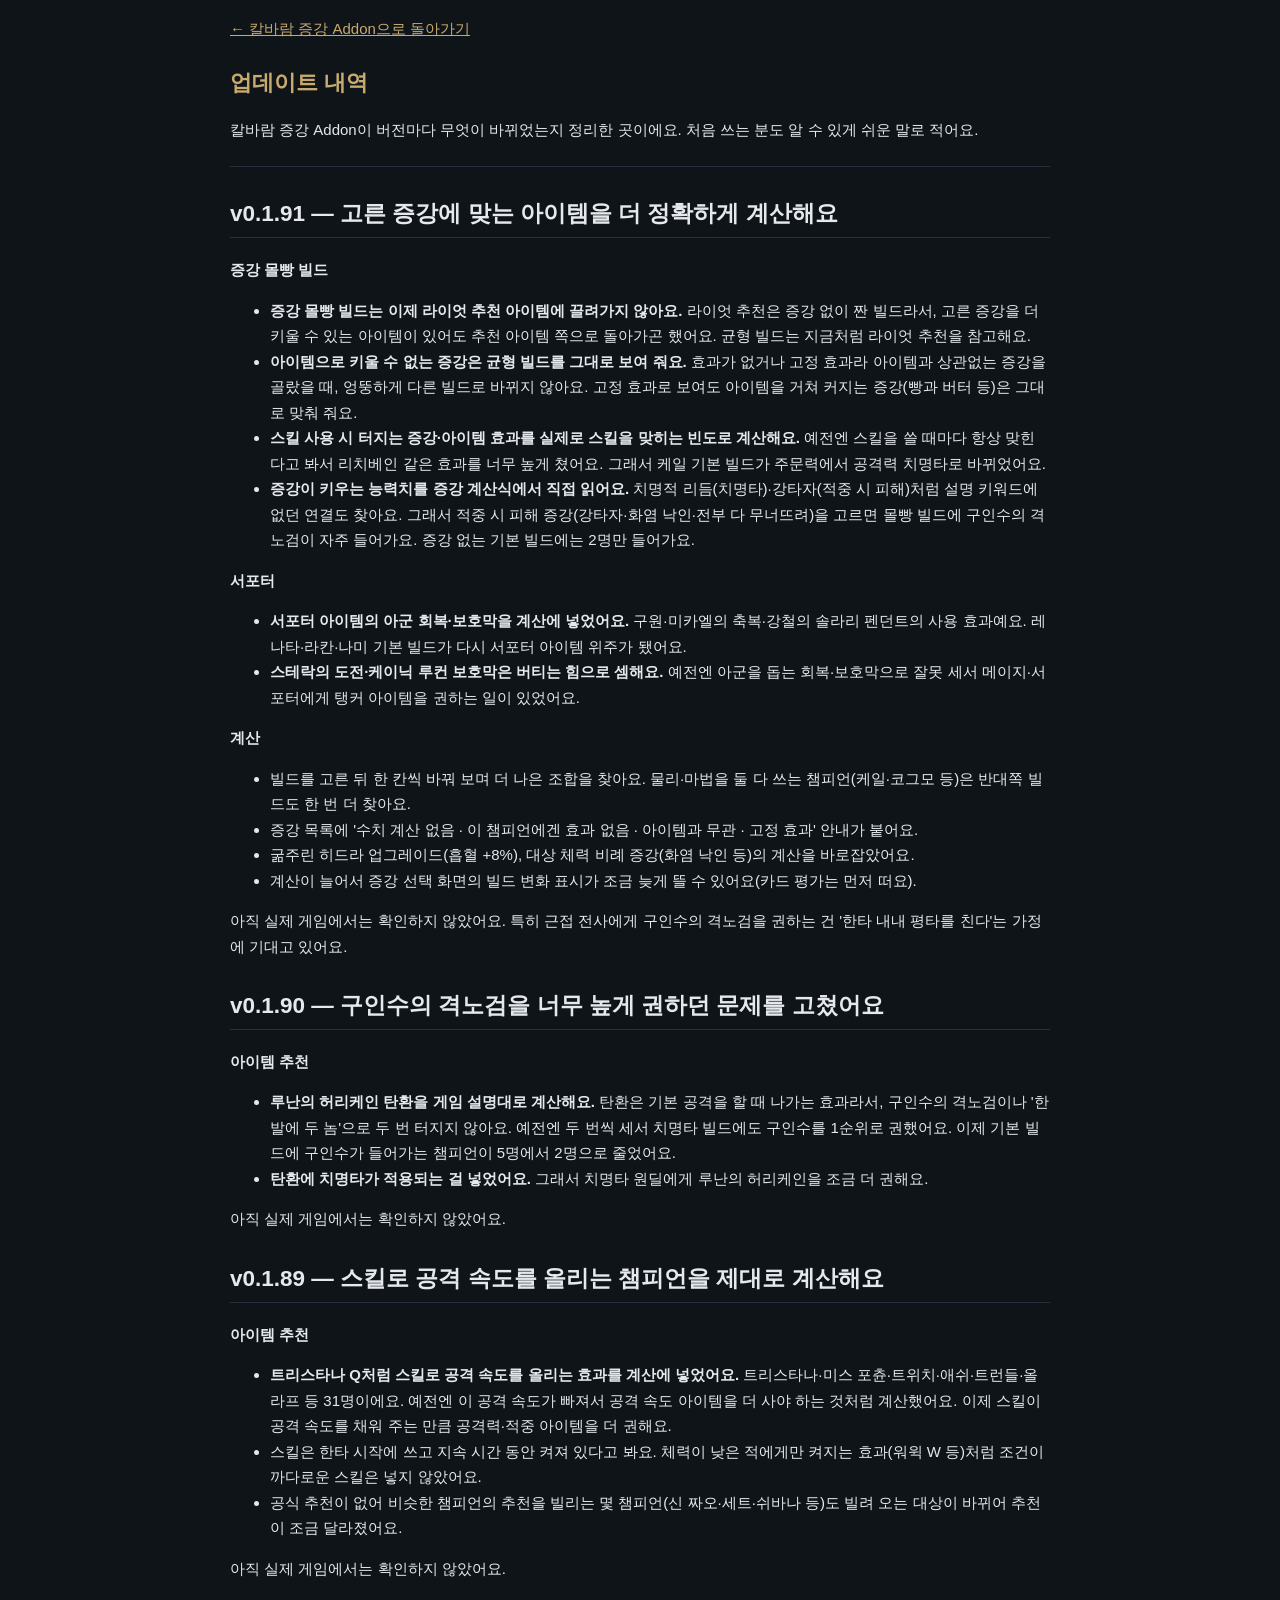
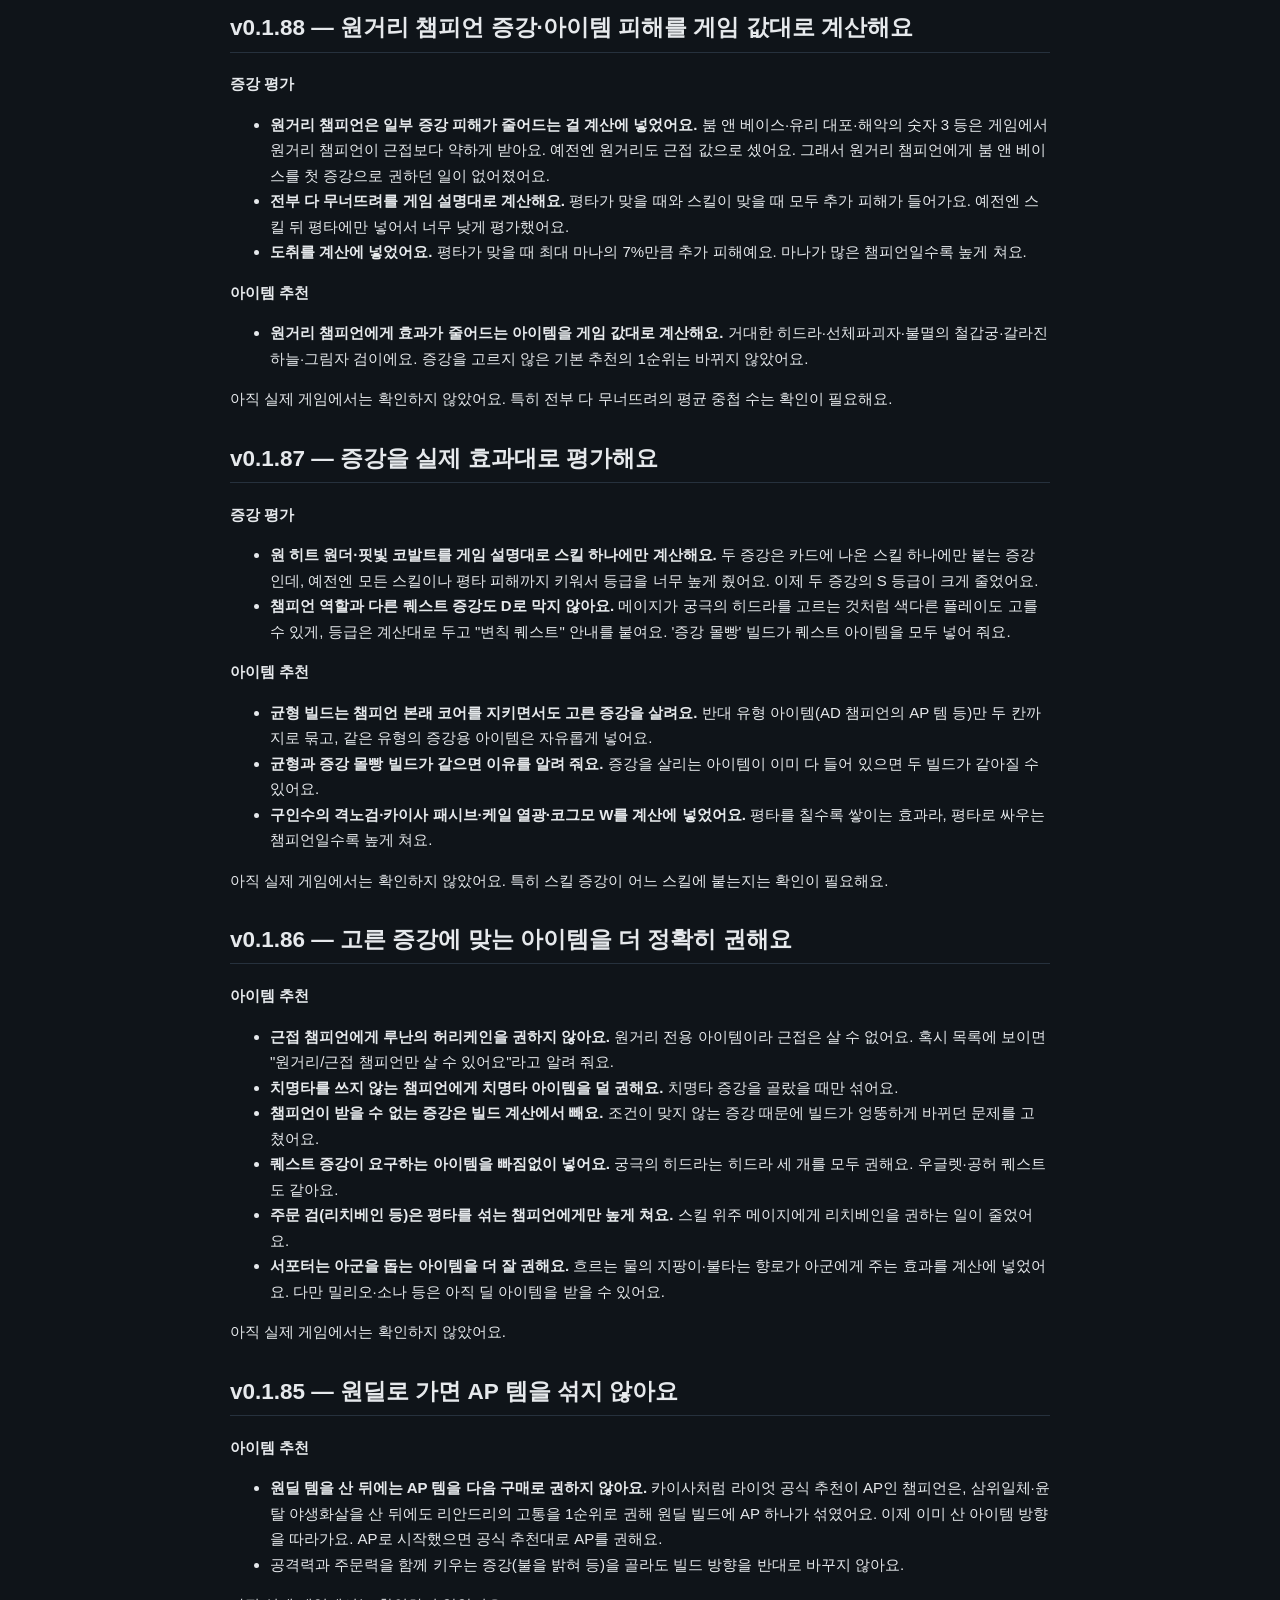
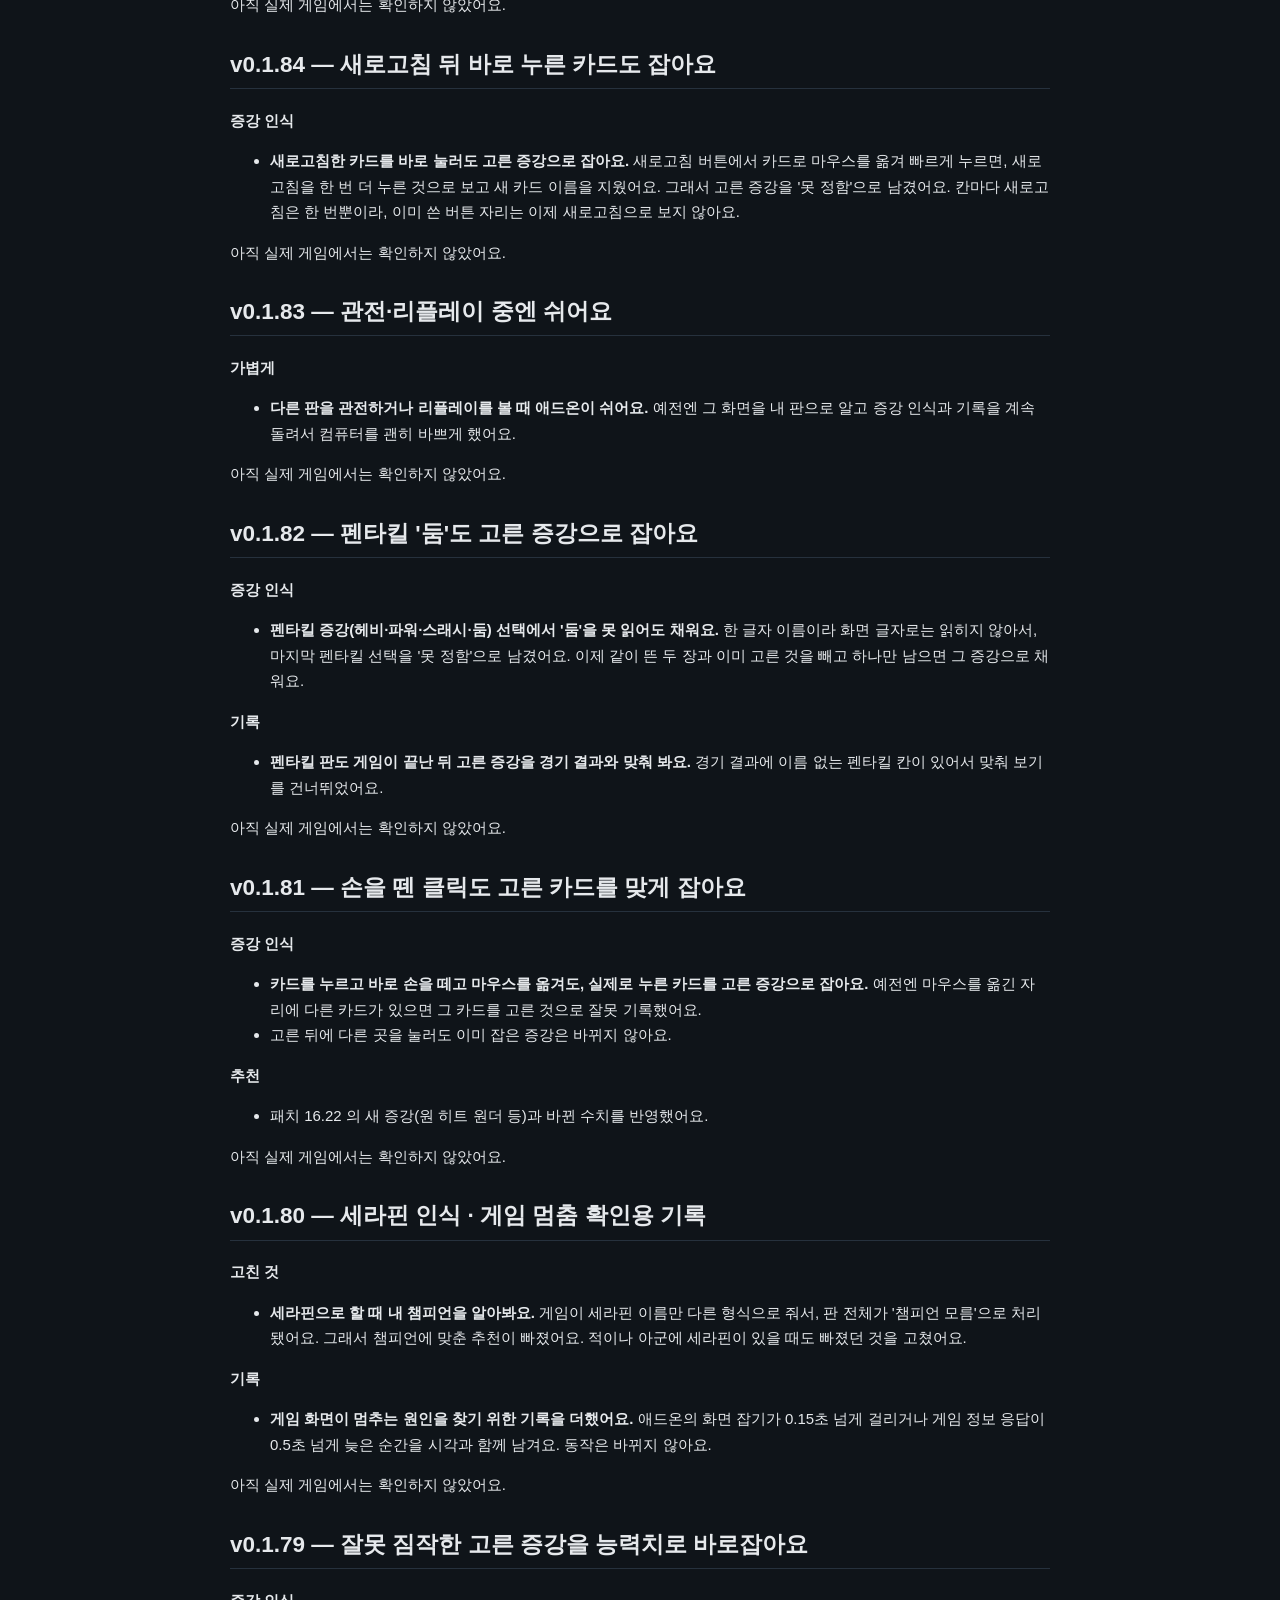
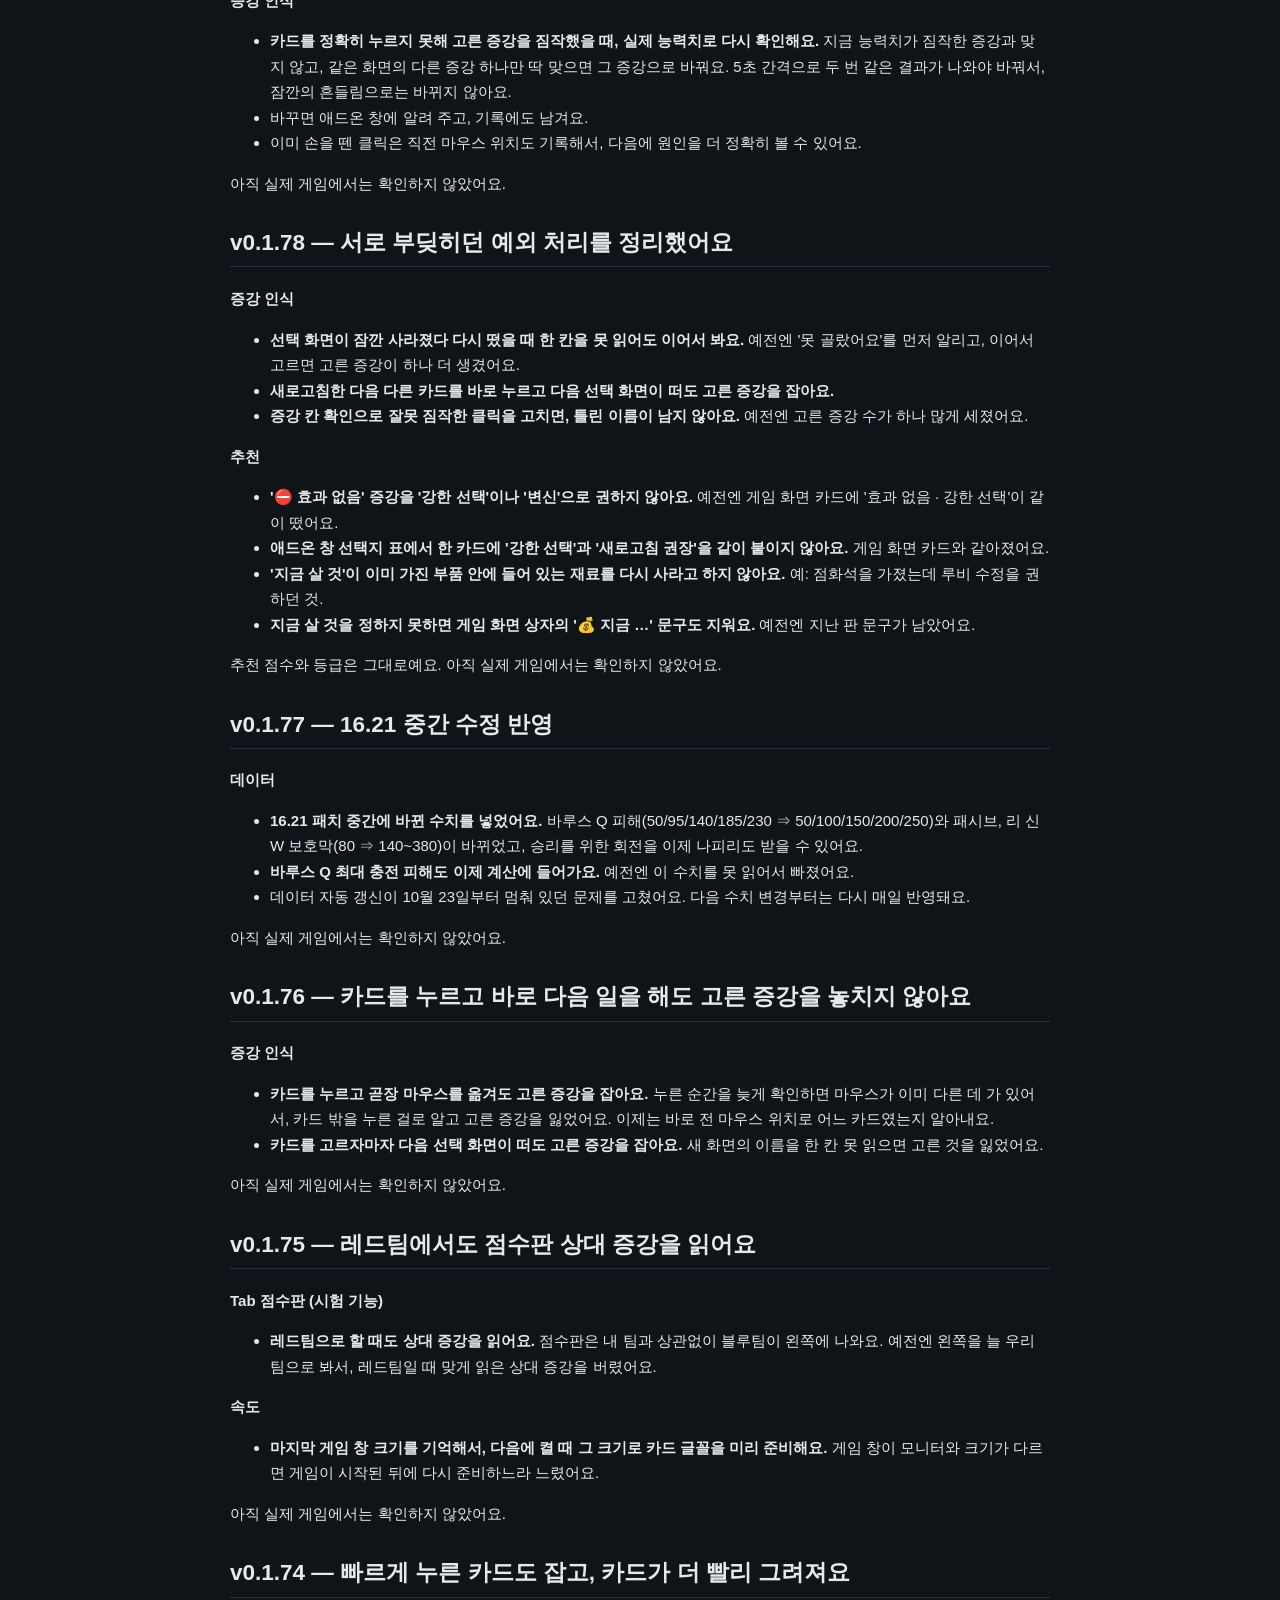
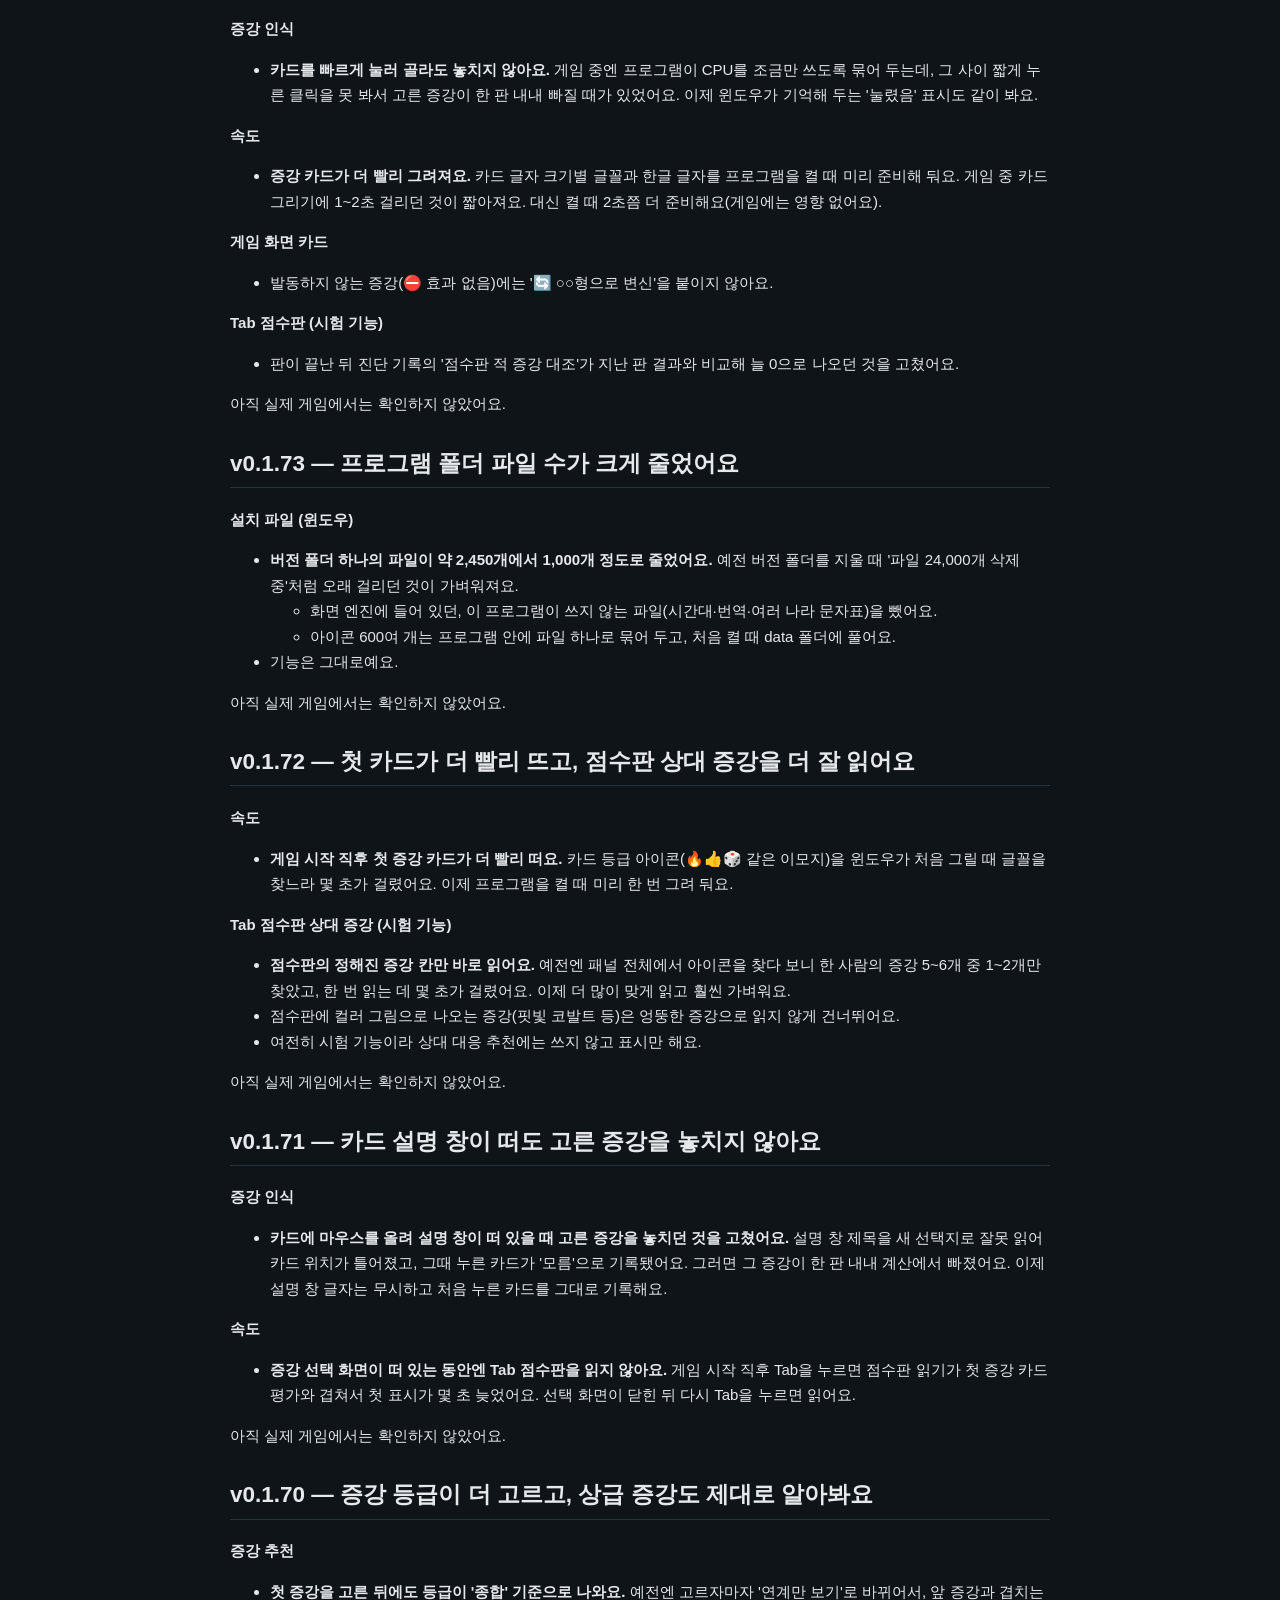
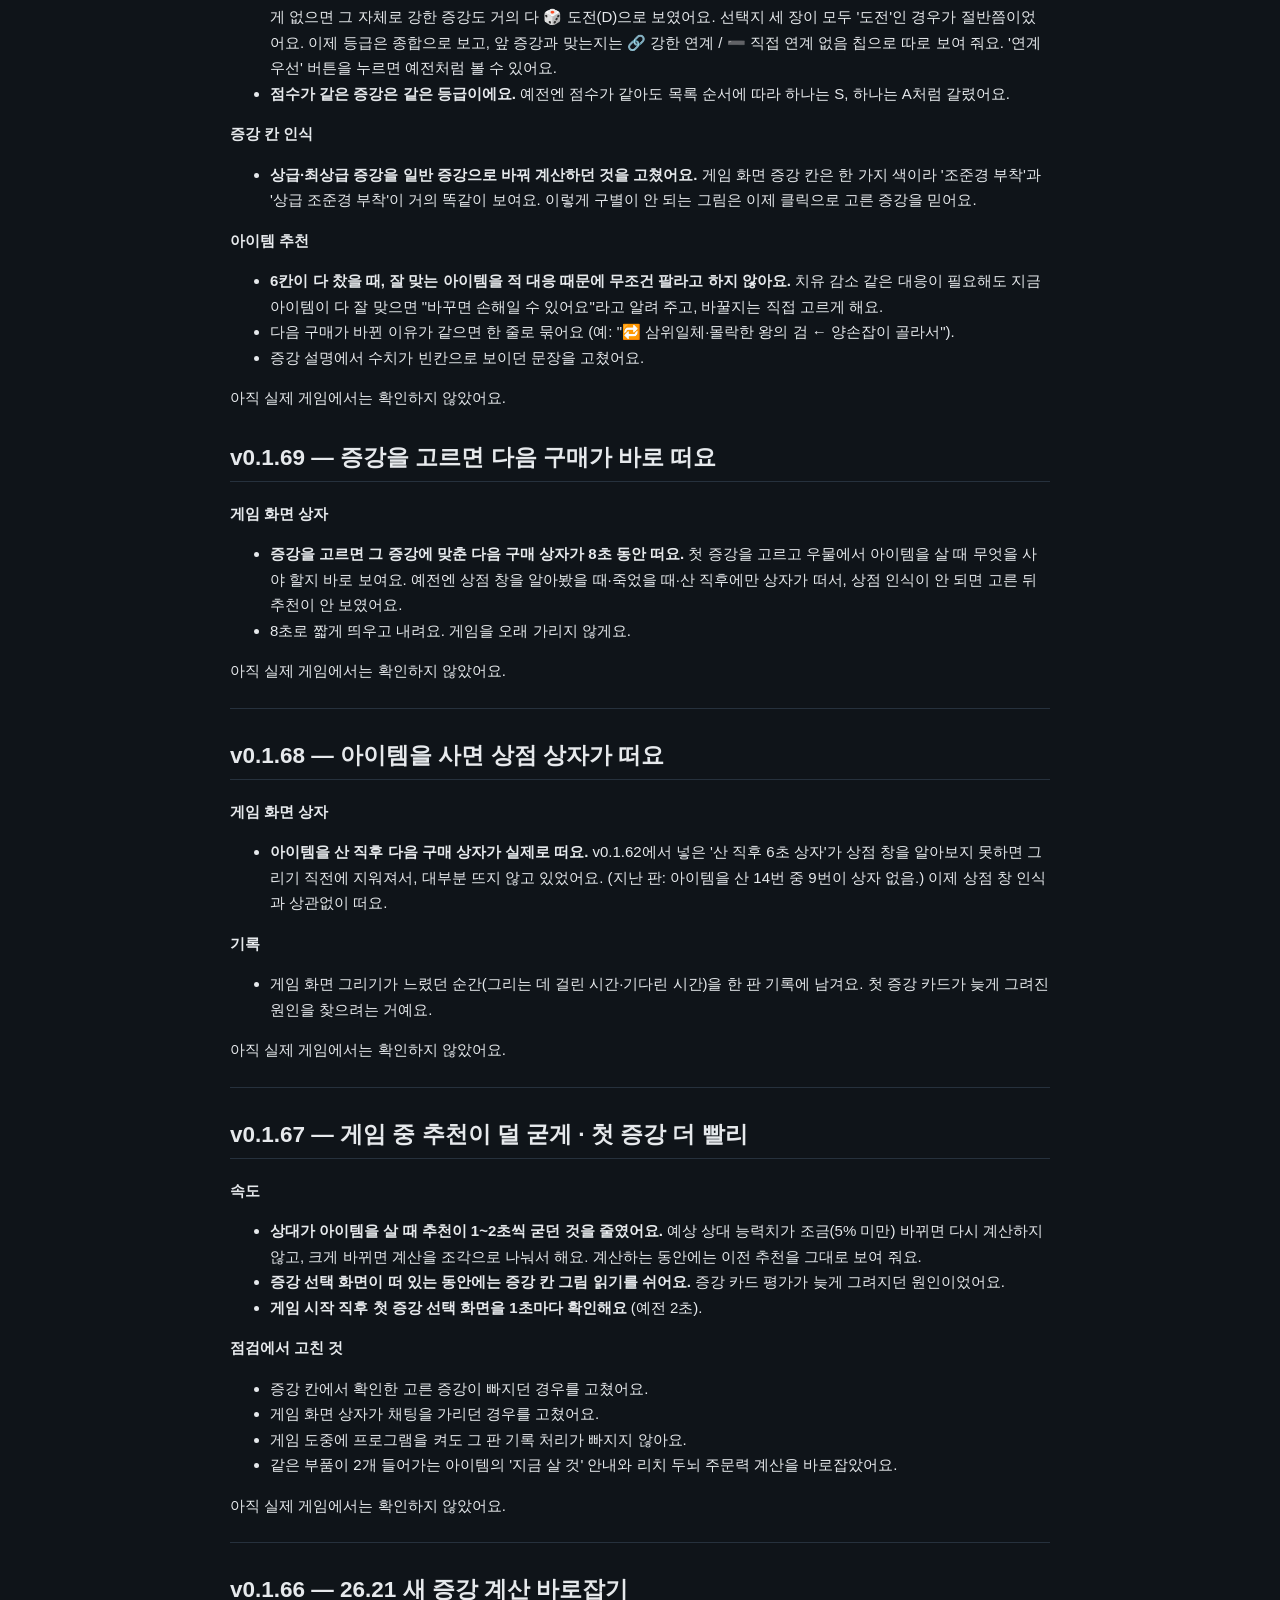
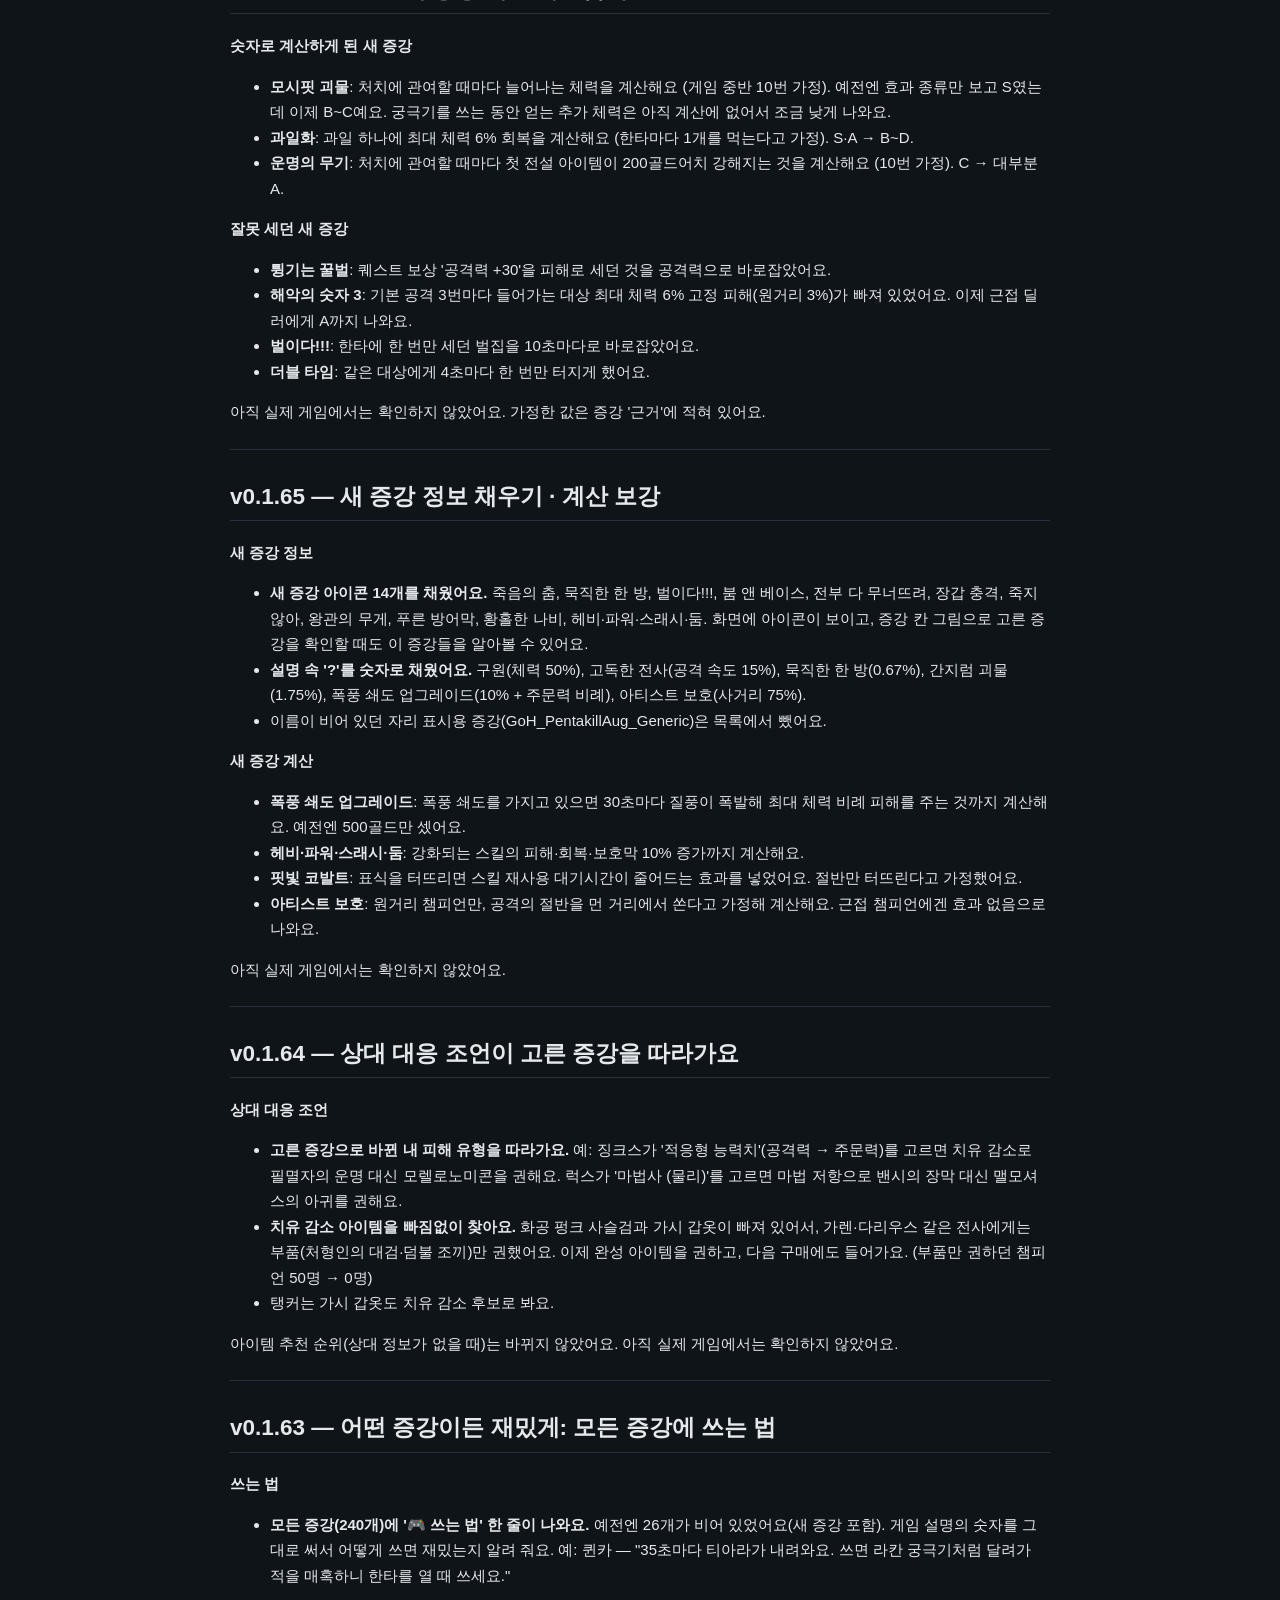
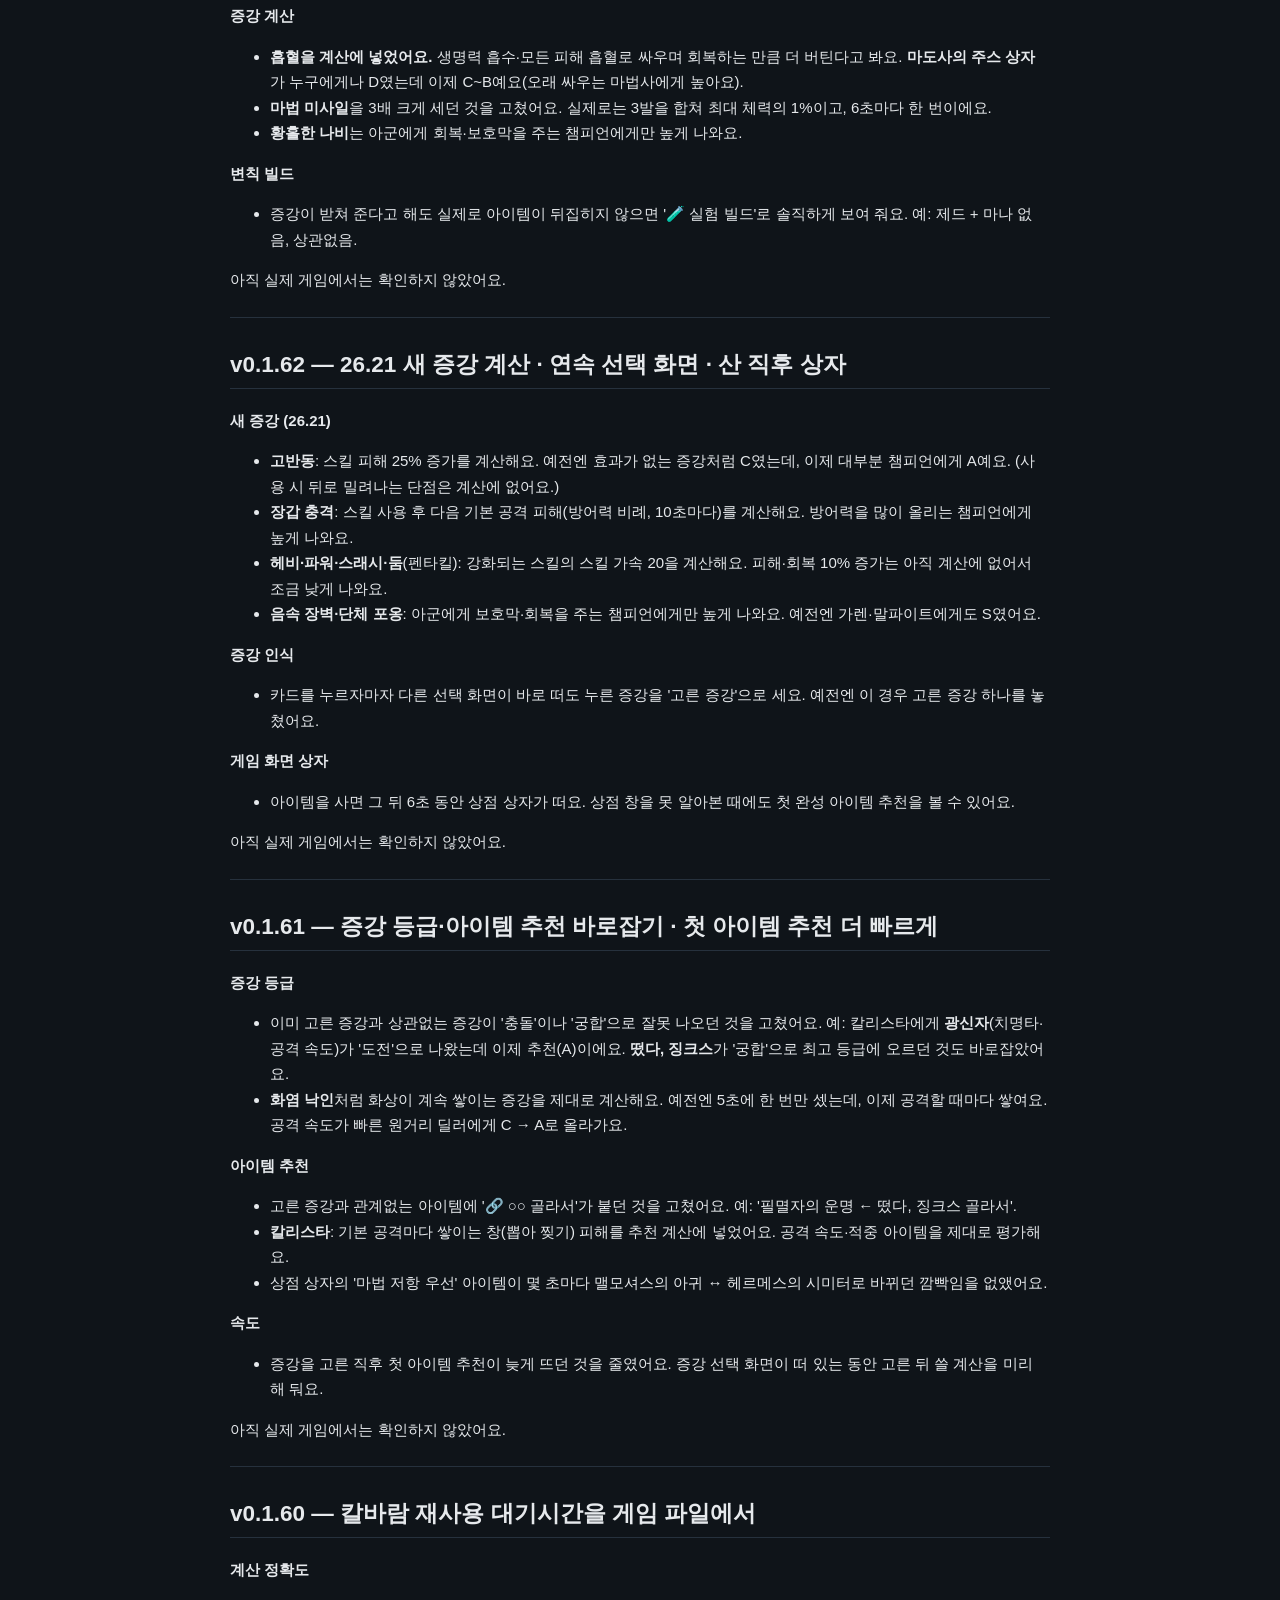
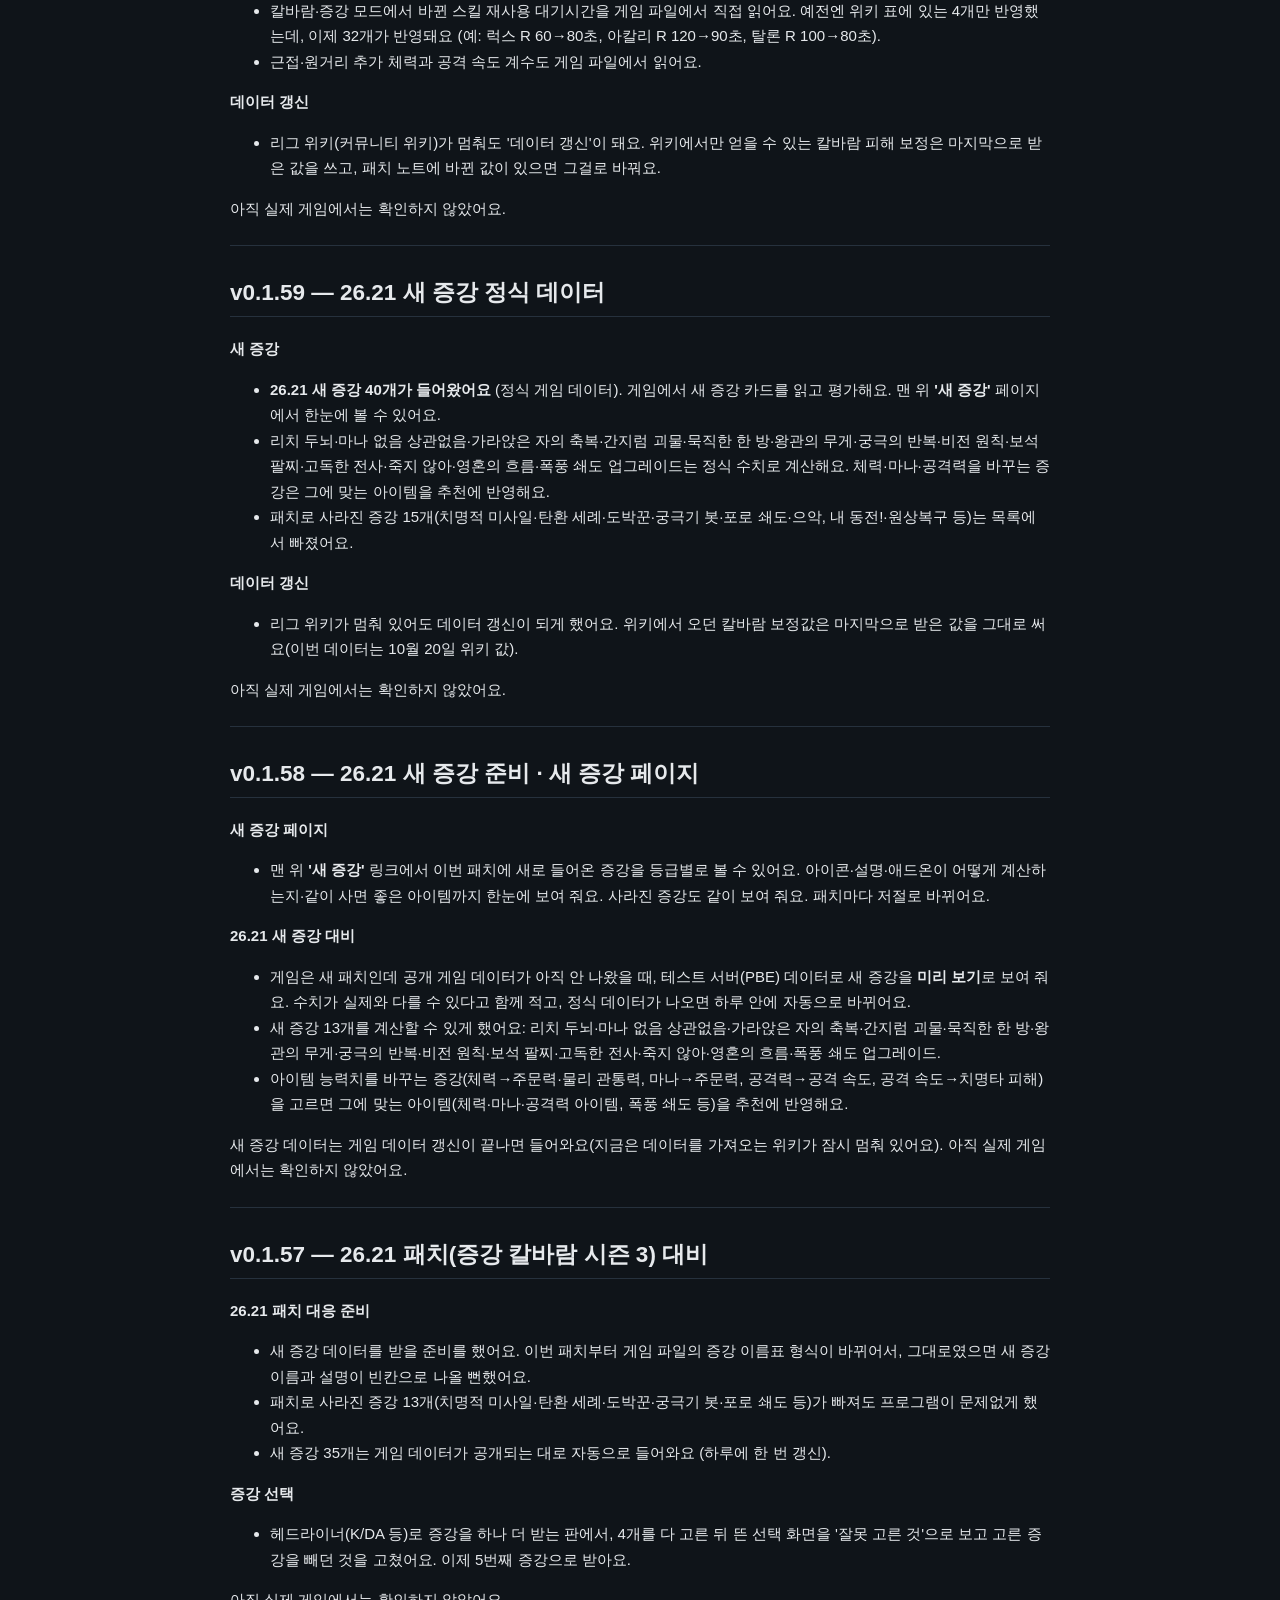
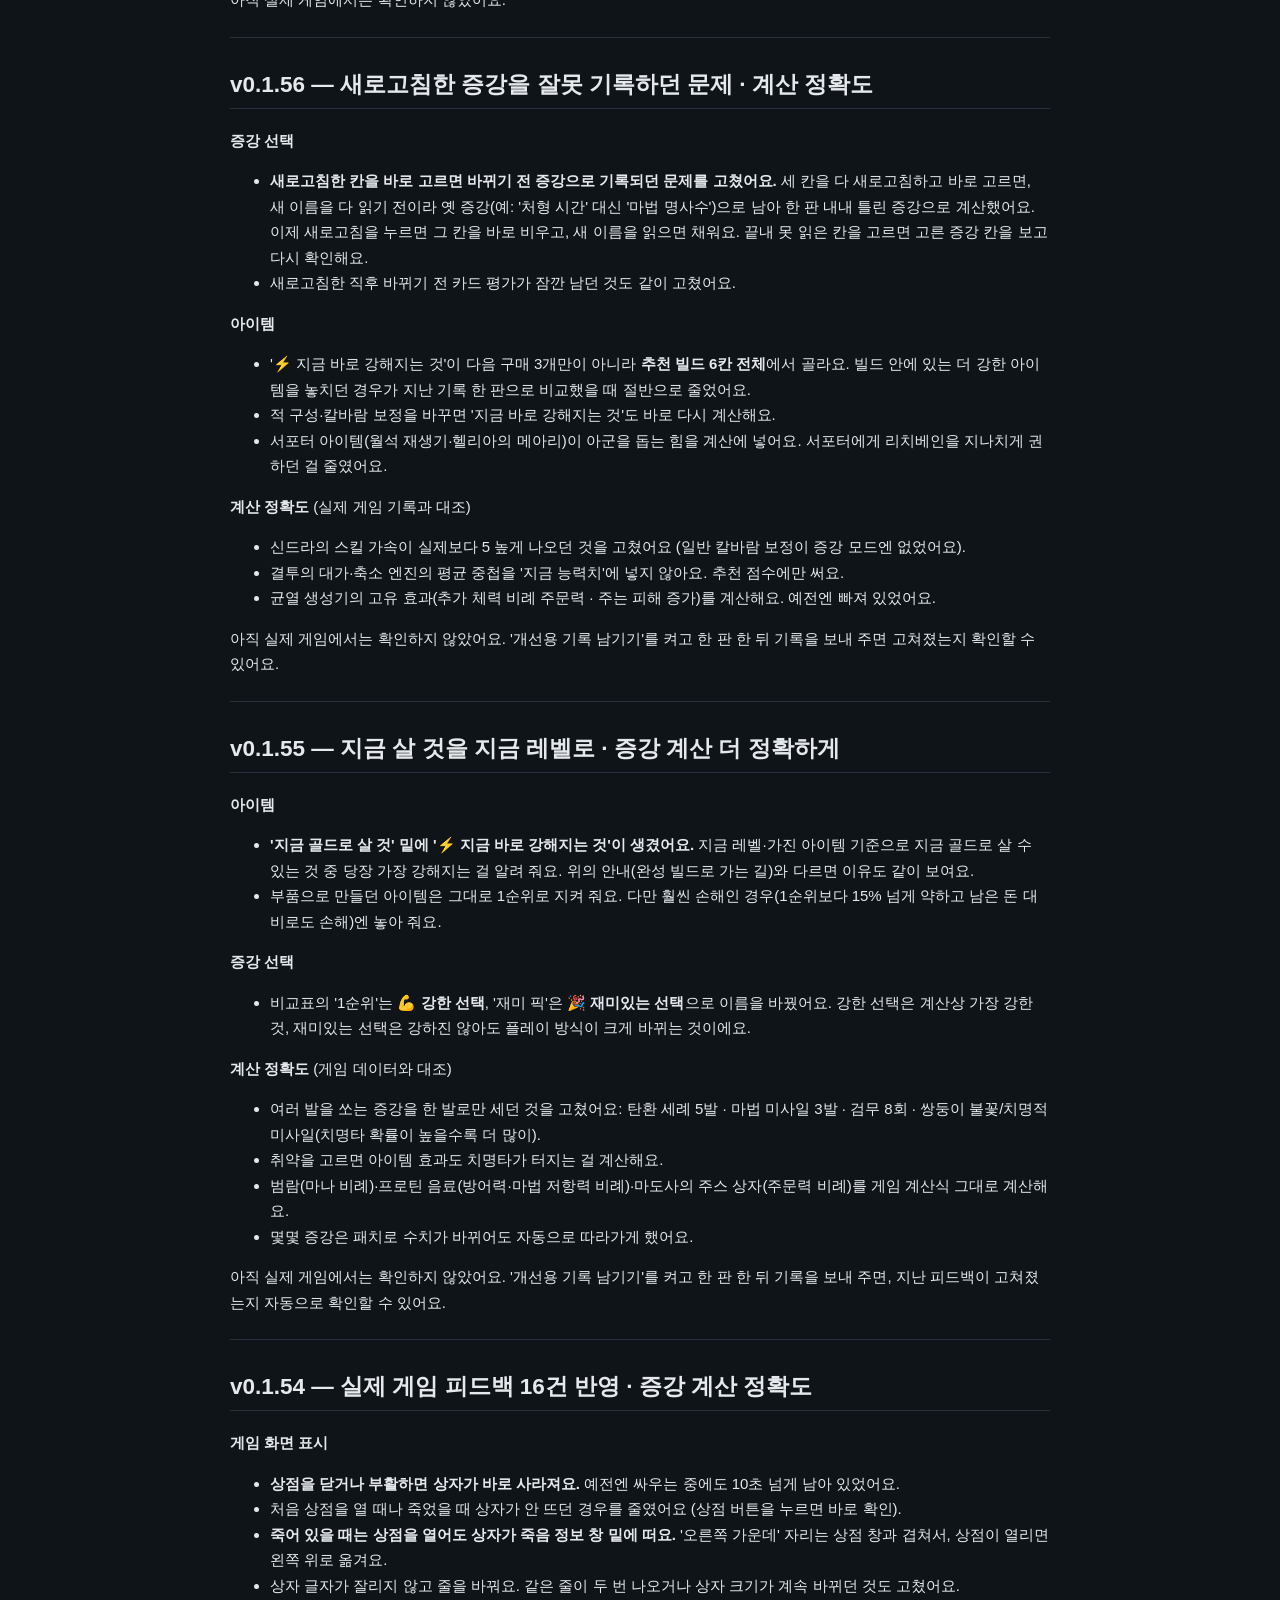
==== web/changelog.html @ 16fe7e18 "docs: 릴리스 후보 점검(균형 재사용·서포터·케일·구인수·재측정·계산 시간), 업데이트 내역·버전 v0.1.91 후보: desktop.py APP_VERSION 0.1.91, " ====
<!doctype html>
<html lang="ko"><head><meta charset="utf-8"><meta name="viewport" content="width=device-width, initial-scale=1"><meta http-equiv="Content-Security-Policy" content="default-src 'self'; script-src 'self' 'unsafe-eval'; style-src 'self' 'unsafe-inline'; img-src 'self' data:; connect-src 'self'; object-src 'none'; base-uri 'none'; form-action 'none'">
<title>업데이트 내역 · 칼바람 증강 Addon</title>
<style>
:root { --bg:#0f1419; --panel:#171e26; --line:#26313d; --text:#e6e9ec; --muted:#8b96a3; --accent:#c8aa6e; }
body { margin:0; background:var(--bg); color:var(--text); font:15px/1.7 -apple-system,"Apple SD Gothic Neo","Malgun Gothic",sans-serif; }
main { max-width:820px; margin:0 auto; padding:16px; }
a { color:var(--accent); } h1 { color:var(--accent); font-size:22px; } h2 { margin-top:28px; border-bottom:1px solid var(--line); padding-bottom:4px; }
h3 { font-size:15px; margin:16px 0 4px; } blockquote { margin:8px 0; padding:8px 12px; background:var(--panel); border-left:3px solid var(--accent); }
code { background:var(--panel); padding:0 4px; border-radius:4px; } hr { border:0; border-top:1px solid var(--line); margin:24px 0; }
.back { display:inline-block; margin-bottom:8px; }
</style></head><body><main>
<a class="back" href="index.html">← 칼바람 증강 Addon으로 돌아가기</a>
<h1>업데이트 내역</h1>
<p>칼바람 증강 Addon이 버전마다 무엇이 바뀌었는지 정리한 곳이에요. 처음 쓰는 분도 알 수 있게 쉬운 말로 적어요.</p>
<hr>
<h2>v0.1.91 — 고른 증강에 맞는 아이템을 더 정확하게 계산해요</h2>
<p><b>증강 몰빵 빌드</b></p>
<ul>
<li><b>증강 몰빵 빌드는 이제 라이엇 추천 아이템에 끌려가지 않아요.</b> 라이엇 추천은 증강 없이 짠 빌드라서, 고른 증강을 더 키울 수 있는 아이템이 있어도 추천 아이템 쪽으로 돌아가곤 했어요. 균형 빌드는 지금처럼 라이엇 추천을 참고해요.</li>
<li><b>아이템으로 키울 수 없는 증강은 균형 빌드를 그대로 보여 줘요.</b> 효과가 없거나 고정 효과라 아이템과 상관없는 증강을 골랐을 때, 엉뚱하게 다른 빌드로 바뀌지 않아요. 고정 효과로 보여도 아이템을 거쳐 커지는 증강(빵과 버터 등)은 그대로 맞춰 줘요.</li>
<li><b>스킬 사용 시 터지는 증강·아이템 효과를 실제로 스킬을 맞히는 빈도로 계산해요.</b> 예전엔 스킬을 쓸 때마다 항상 맞힌다고 봐서 리치베인 같은 효과를 너무 높게 쳤어요. 그래서 케일 기본 빌드가 주문력에서 공격력 치명타로 바뀌었어요.</li>
<li><b>증강이 키우는 능력치를 증강 계산식에서 직접 읽어요.</b> 치명적 리듬(치명타)·강타자(적중 시 피해)처럼 설명 키워드에 없던 연결도 찾아요. 그래서 적중 시 피해 증강(강타자·화염 낙인·전부 다 무너뜨려)을 고르면 몰빵 빌드에 구인수의 격노검이 자주 들어가요. 증강 없는 기본 빌드에는 2명만 들어가요.</li>
</ul>
<p><b>서포터</b></p>
<ul>
<li><b>서포터 아이템의 아군 회복·보호막을 계산에 넣었어요.</b> 구원·미카엘의 축복·강철의 솔라리 펜던트의 사용 효과예요. 레나타·라칸·나미 기본 빌드가 다시 서포터 아이템 위주가 됐어요.</li>
<li><b>스테락의 도전·케이닉 루컨 보호막은 버티는 힘으로 셈해요.</b> 예전엔 아군을 돕는 회복·보호막으로 잘못 세서 메이지·서포터에게 탱커 아이템을 권하는 일이 있었어요.</li>
</ul>
<p><b>계산</b></p>
<ul>
<li>빌드를 고른 뒤 한 칸씩 바꿔 보며 더 나은 조합을 찾아요. 물리·마법을 둘 다 쓰는 챔피언(케일·코그모 등)은 반대쪽 빌드도 한 번 더 찾아요.</li>
<li>증강 목록에 &#x27;수치 계산 없음 · 이 챔피언에겐 효과 없음 · 아이템과 무관 · 고정 효과&#x27; 안내가 붙어요.</li>
<li>굶주린 히드라 업그레이드(흡혈 +8%), 대상 체력 비례 증강(화염 낙인 등)의 계산을 바로잡았어요.</li>
<li>계산이 늘어서 증강 선택 화면의 빌드 변화 표시가 조금 늦게 뜰 수 있어요(카드 평가는 먼저 떠요).</li>
</ul>
<p>아직 실제 게임에서는 확인하지 않았어요. 특히 근접 전사에게 구인수의 격노검을 권하는 건 &#x27;한타 내내 평타를 친다&#x27;는 가정에 기대고 있어요.</p>
<h2>v0.1.90 — 구인수의 격노검을 너무 높게 권하던 문제를 고쳤어요</h2>
<p><b>아이템 추천</b></p>
<ul>
<li><b>루난의 허리케인 탄환을 게임 설명대로 계산해요.</b> 탄환은 기본 공격을 할 때 나가는 효과라서, 구인수의 격노검이나 &#x27;한 발에 두 놈&#x27;으로 두 번 터지지 않아요. 예전엔 두 번씩 세서 치명타 빌드에도 구인수를 1순위로 권했어요. 이제 기본 빌드에 구인수가 들어가는 챔피언이 5명에서 2명으로 줄었어요.</li>
<li><b>탄환에 치명타가 적용되는 걸 넣었어요.</b> 그래서 치명타 원딜에게 루난의 허리케인을 조금 더 권해요.</li>
</ul>
<p>아직 실제 게임에서는 확인하지 않았어요.</p>
<h2>v0.1.89 — 스킬로 공격 속도를 올리는 챔피언을 제대로 계산해요</h2>
<p><b>아이템 추천</b></p>
<ul>
<li><b>트리스타나 Q처럼 스킬로 공격 속도를 올리는 효과를 계산에 넣었어요.</b> 트리스타나·미스 포츈·트위치·애쉬·트런들·올라프 등 31명이에요. 예전엔 이 공격 속도가 빠져서 공격 속도 아이템을 더 사야 하는 것처럼 계산했어요. 이제 스킬이 공격 속도를 채워 주는 만큼 공격력·적중 아이템을 더 권해요.</li>
<li>스킬은 한타 시작에 쓰고 지속 시간 동안 켜져 있다고 봐요. 체력이 낮은 적에게만 켜지는 효과(워윅 W 등)처럼 조건이 까다로운 스킬은 넣지 않았어요.</li>
<li>공식 추천이 없어 비슷한 챔피언의 추천을 빌리는 몇 챔피언(신 짜오·세트·쉬바나 등)도 빌려 오는 대상이 바뀌어 추천이 조금 달라졌어요.</li>
</ul>
<p>아직 실제 게임에서는 확인하지 않았어요.</p>
<h2>v0.1.88 — 원거리 챔피언 증강·아이템 피해를 게임 값대로 계산해요</h2>
<p><b>증강 평가</b></p>
<ul>
<li><b>원거리 챔피언은 일부 증강 피해가 줄어드는 걸 계산에 넣었어요.</b> 붐 앤 베이스·유리 대포·해악의 숫자 3 등은 게임에서 원거리 챔피언이 근접보다 약하게 받아요. 예전엔 원거리도 근접 값으로 셌어요. 그래서 원거리 챔피언에게 붐 앤 베이스를 첫 증강으로 권하던 일이 없어졌어요.</li>
<li><b>전부 다 무너뜨려를 게임 설명대로 계산해요.</b> 평타가 맞을 때와 스킬이 맞을 때 모두 추가 피해가 들어가요. 예전엔 스킬 뒤 평타에만 넣어서 너무 낮게 평가했어요.</li>
<li><b>도취를 계산에 넣었어요.</b> 평타가 맞을 때 최대 마나의 7%만큼 추가 피해예요. 마나가 많은 챔피언일수록 높게 쳐요.</li>
</ul>
<p><b>아이템 추천</b></p>
<ul>
<li><b>원거리 챔피언에게 효과가 줄어드는 아이템을 게임 값대로 계산해요.</b> 거대한 히드라·선체파괴자·불멸의 철갑궁·갈라진 하늘·그림자 검이에요. 증강을 고르지 않은 기본 추천의 1순위는 바뀌지 않았어요.</li>
</ul>
<p>아직 실제 게임에서는 확인하지 않았어요. 특히 전부 다 무너뜨려의 평균 중첩 수는 확인이 필요해요.</p>
<h2>v0.1.87 — 증강을 실제 효과대로 평가해요</h2>
<p><b>증강 평가</b></p>
<ul>
<li><b>원 히트 원더·핏빛 코발트를 게임 설명대로 스킬 하나에만 계산해요.</b> 두 증강은 카드에 나온 스킬 하나에만 붙는 증강인데, 예전엔 모든 스킬이나 평타 피해까지 키워서 등급을 너무 높게 줬어요. 이제 두 증강의 S 등급이 크게 줄었어요.</li>
<li><b>챔피언 역할과 다른 퀘스트 증강도 D로 막지 않아요.</b> 메이지가 궁극의 히드라를 고르는 것처럼 색다른 플레이도 고를 수 있게, 등급은 계산대로 두고 &quot;변칙 퀘스트&quot; 안내를 붙여요. &#x27;증강 몰빵&#x27; 빌드가 퀘스트 아이템을 모두 넣어 줘요.</li>
</ul>
<p><b>아이템 추천</b></p>
<ul>
<li><b>균형 빌드는 챔피언 본래 코어를 지키면서도 고른 증강을 살려요.</b> 반대 유형 아이템(AD 챔피언의 AP 템 등)만 두 칸까지로 묶고, 같은 유형의 증강용 아이템은 자유롭게 넣어요.</li>
<li><b>균형과 증강 몰빵 빌드가 같으면 이유를 알려 줘요.</b> 증강을 살리는 아이템이 이미 다 들어 있으면 두 빌드가 같아질 수 있어요.</li>
<li><b>구인수의 격노검·카이사 패시브·케일 열광·코그모 W를 계산에 넣었어요.</b> 평타를 칠수록 쌓이는 효과라, 평타로 싸우는 챔피언일수록 높게 쳐요.</li>
</ul>
<p>아직 실제 게임에서는 확인하지 않았어요. 특히 스킬 증강이 어느 스킬에 붙는지는 확인이 필요해요.</p>
<h2>v0.1.86 — 고른 증강에 맞는 아이템을 더 정확히 권해요</h2>
<p><b>아이템 추천</b></p>
<ul>
<li><b>근접 챔피언에게 루난의 허리케인을 권하지 않아요.</b> 원거리 전용 아이템이라 근접은 살 수 없어요. 혹시 목록에 보이면 &quot;원거리/근접 챔피언만 살 수 있어요&quot;라고 알려 줘요.</li>
<li><b>치명타를 쓰지 않는 챔피언에게 치명타 아이템을 덜 권해요.</b> 치명타 증강을 골랐을 때만 섞어요.</li>
<li><b>챔피언이 받을 수 없는 증강은 빌드 계산에서 빼요.</b> 조건이 맞지 않는 증강 때문에 빌드가 엉뚱하게 바뀌던 문제를 고쳤어요.</li>
<li><b>퀘스트 증강이 요구하는 아이템을 빠짐없이 넣어요.</b> 궁극의 히드라는 히드라 세 개를 모두 권해요. 우글렛·공허 퀘스트도 같아요.</li>
<li><b>주문 검(리치베인 등)은 평타를 섞는 챔피언에게만 높게 쳐요.</b> 스킬 위주 메이지에게 리치베인을 권하는 일이 줄었어요.</li>
<li><b>서포터는 아군을 돕는 아이템을 더 잘 권해요.</b> 흐르는 물의 지팡이·불타는 향로가 아군에게 주는 효과를 계산에 넣었어요. 다만 밀리오·소나 등은 아직 딜 아이템을 받을 수 있어요.</li>
</ul>
<p>아직 실제 게임에서는 확인하지 않았어요.</p>
<h2>v0.1.85 — 원딜로 가면 AP 템을 섞지 않아요</h2>
<p><b>아이템 추천</b></p>
<ul>
<li><b>원딜 템을 산 뒤에는 AP 템을 다음 구매로 권하지 않아요.</b> 카이사처럼 라이엇 공식 추천이 AP인 챔피언은, 삼위일체·윤 탈 야생화살을 산 뒤에도 리안드리의 고통을 1순위로 권해 원딜 빌드에 AP 하나가 섞였어요. 이제 이미 산 아이템 방향을 따라가요. AP로 시작했으면 공식 추천대로 AP를 권해요.</li>
<li>공격력과 주문력을 함께 키우는 증강(불을 밝혀 등)을 골라도 빌드 방향을 반대로 바꾸지 않아요.</li>
</ul>
<p>아직 실제 게임에서는 확인하지 않았어요.</p>
<h2>v0.1.84 — 새로고침 뒤 바로 누른 카드도 잡아요</h2>
<p><b>증강 인식</b></p>
<ul>
<li><b>새로고침한 카드를 바로 눌러도 고른 증강으로 잡아요.</b> 새로고침 버튼에서 카드로 마우스를 옮겨 빠르게 누르면, 새로고침을 한 번 더 누른 것으로 보고 새 카드 이름을 지웠어요. 그래서 고른 증강을 &#x27;못 정함&#x27;으로 남겼어요. 칸마다 새로고침은 한 번뿐이라, 이미 쓴 버튼 자리는 이제 새로고침으로 보지 않아요.</li>
</ul>
<p>아직 실제 게임에서는 확인하지 않았어요.</p>
<h2>v0.1.83 — 관전·리플레이 중엔 쉬어요</h2>
<p><b>가볍게</b></p>
<ul>
<li><b>다른 판을 관전하거나 리플레이를 볼 때 애드온이 쉬어요.</b> 예전엔 그 화면을 내 판으로 알고 증강 인식과 기록을 계속 돌려서 컴퓨터를 괜히 바쁘게 했어요.</li>
</ul>
<p>아직 실제 게임에서는 확인하지 않았어요.</p>
<h2>v0.1.82 — 펜타킬 &#x27;둠&#x27;도 고른 증강으로 잡아요</h2>
<p><b>증강 인식</b></p>
<ul>
<li><b>펜타킬 증강(헤비·파워·스래시·둠) 선택에서 &#x27;둠&#x27;을 못 읽어도 채워요.</b> 한 글자 이름이라 화면 글자로는 읽히지 않아서, 마지막 펜타킬 선택을 &#x27;못 정함&#x27;으로 남겼어요. 이제 같이 뜬 두 장과 이미 고른 것을 빼고 하나만 남으면 그 증강으로 채워요.</li>
</ul>
<p><b>기록</b></p>
<ul>
<li><b>펜타킬 판도 게임이 끝난 뒤 고른 증강을 경기 결과와 맞춰 봐요.</b> 경기 결과에 이름 없는 펜타킬 칸이 있어서 맞춰 보기를 건너뛰었어요.</li>
</ul>
<p>아직 실제 게임에서는 확인하지 않았어요.</p>
<h2>v0.1.81 — 손을 뗀 클릭도 고른 카드를 맞게 잡아요</h2>
<p><b>증강 인식</b></p>
<ul>
<li><b>카드를 누르고 바로 손을 떼고 마우스를 옮겨도, 실제로 누른 카드를 고른 증강으로 잡아요.</b> 예전엔 마우스를 옮긴 자리에 다른 카드가 있으면 그 카드를 고른 것으로 잘못 기록했어요.</li>
<li>고른 뒤에 다른 곳을 눌러도 이미 잡은 증강은 바뀌지 않아요.</li>
</ul>
<p><b>추천</b></p>
<ul>
<li>패치 16.22 의 새 증강(원 히트 원더 등)과 바뀐 수치를 반영했어요.</li>
</ul>
<p>아직 실제 게임에서는 확인하지 않았어요.</p>
<h2>v0.1.80 — 세라핀 인식 · 게임 멈춤 확인용 기록</h2>
<p><b>고친 것</b></p>
<ul>
<li><b>세라핀으로 할 때 내 챔피언을 알아봐요.</b> 게임이 세라핀 이름만 다른 형식으로 줘서, 판 전체가 &#x27;챔피언 모름&#x27;으로 처리됐어요. 그래서 챔피언에 맞춘 추천이 빠졌어요. 적이나 아군에 세라핀이 있을 때도 빠졌던 것을 고쳤어요.</li>
</ul>
<p><b>기록</b></p>
<ul>
<li><b>게임 화면이 멈추는 원인을 찾기 위한 기록을 더했어요.</b> 애드온의 화면 잡기가 0.15초 넘게 걸리거나 게임 정보 응답이 0.5초 넘게 늦은 순간을 시각과 함께 남겨요. 동작은 바뀌지 않아요.</li>
</ul>
<p>아직 실제 게임에서는 확인하지 않았어요.</p>
<h2>v0.1.79 — 잘못 짐작한 고른 증강을 능력치로 바로잡아요</h2>
<p><b>증강 인식</b></p>
<ul>
<li><b>카드를 정확히 누르지 못해 고른 증강을 짐작했을 때, 실제 능력치로 다시 확인해요.</b> 지금 능력치가 짐작한 증강과 맞지 않고, 같은 화면의 다른 증강 하나만 딱 맞으면 그 증강으로 바꿔요. 5초 간격으로 두 번 같은 결과가 나와야 바꿔서, 잠깐의 흔들림으로는 바뀌지 않아요.</li>
<li>바꾸면 애드온 창에 알려 주고, 기록에도 남겨요.</li>
<li>이미 손을 뗀 클릭은 직전 마우스 위치도 기록해서, 다음에 원인을 더 정확히 볼 수 있어요.</li>
</ul>
<p>아직 실제 게임에서는 확인하지 않았어요.</p>
<h2>v0.1.78 — 서로 부딪히던 예외 처리를 정리했어요</h2>
<p><b>증강 인식</b></p>
<ul>
<li><b>선택 화면이 잠깐 사라졌다 다시 떴을 때 한 칸을 못 읽어도 이어서 봐요.</b> 예전엔 &#x27;못 골랐어요&#x27;를 먼저 알리고, 이어서 고르면 고른 증강이 하나 더 생겼어요.</li>
<li><b>새로고침한 다음 다른 카드를 바로 누르고 다음 선택 화면이 떠도 고른 증강을 잡아요.</b></li>
<li><b>증강 칸 확인으로 잘못 짐작한 클릭을 고치면, 틀린 이름이 남지 않아요.</b> 예전엔 고른 증강 수가 하나 많게 세졌어요.</li>
</ul>
<p><b>추천</b></p>
<ul>
<li><b>&#x27;⛔ 효과 없음&#x27; 증강을 &#x27;강한 선택&#x27;이나 &#x27;변신&#x27;으로 권하지 않아요.</b> 예전엔 게임 화면 카드에 &#x27;효과 없음 · 강한 선택&#x27;이 같이 떴어요.</li>
<li><b>애드온 창 선택지 표에서 한 카드에 &#x27;강한 선택&#x27;과 &#x27;새로고침 권장&#x27;을 같이 붙이지 않아요.</b> 게임 화면 카드와 같아졌어요.</li>
<li><b>&#x27;지금 살 것&#x27;이 이미 가진 부품 안에 들어 있는 재료를 다시 사라고 하지 않아요.</b> 예: 점화석을 가졌는데 루비 수정을 권하던 것.</li>
<li><b>지금 살 것을 정하지 못하면 게임 화면 상자의 &#x27;💰 지금 …&#x27; 문구도 지워요.</b> 예전엔 지난 판 문구가 남았어요.</li>
</ul>
<p>추천 점수와 등급은 그대로예요. 아직 실제 게임에서는 확인하지 않았어요.</p>
<h2>v0.1.77 — 16.21 중간 수정 반영</h2>
<p><b>데이터</b></p>
<ul>
<li><b>16.21 패치 중간에 바뀐 수치를 넣었어요.</b> 바루스 Q 피해(50/95/140/185/230 ⇒ 50/100/150/200/250)와 패시브, 리 신 W 보호막(80 ⇒ 140~380)이 바뀌었고, 승리를 위한 회전을 이제 나피리도 받을 수 있어요.</li>
<li><b>바루스 Q 최대 충전 피해도 이제 계산에 들어가요.</b> 예전엔 이 수치를 못 읽어서 빠졌어요.</li>
<li>데이터 자동 갱신이 10월 23일부터 멈춰 있던 문제를 고쳤어요. 다음 수치 변경부터는 다시 매일 반영돼요.</li>
</ul>
<p>아직 실제 게임에서는 확인하지 않았어요.</p>
<h2>v0.1.76 — 카드를 누르고 바로 다음 일을 해도 고른 증강을 놓치지 않아요</h2>
<p><b>증강 인식</b></p>
<ul>
<li><b>카드를 누르고 곧장 마우스를 옮겨도 고른 증강을 잡아요.</b> 누른 순간을 늦게 확인하면 마우스가 이미 다른 데 가 있어서, 카드 밖을 누른 걸로 알고 고른 증강을 잃었어요. 이제는 바로 전 마우스 위치로 어느 카드였는지 알아내요.</li>
<li><b>카드를 고르자마자 다음 선택 화면이 떠도 고른 증강을 잡아요.</b> 새 화면의 이름을 한 칸 못 읽으면 고른 것을 잃었어요.</li>
</ul>
<p>아직 실제 게임에서는 확인하지 않았어요.</p>
<h2>v0.1.75 — 레드팀에서도 점수판 상대 증강을 읽어요</h2>
<p><b>Tab 점수판 (시험 기능)</b></p>
<ul>
<li><b>레드팀으로 할 때도 상대 증강을 읽어요.</b> 점수판은 내 팀과 상관없이 블루팀이 왼쪽에 나와요. 예전엔 왼쪽을 늘 우리 팀으로 봐서, 레드팀일 때 맞게 읽은 상대 증강을 버렸어요.</li>
</ul>
<p><b>속도</b></p>
<ul>
<li><b>마지막 게임 창 크기를 기억해서, 다음에 켤 때 그 크기로 카드 글꼴을 미리 준비해요.</b> 게임 창이 모니터와 크기가 다르면 게임이 시작된 뒤에 다시 준비하느라 느렸어요.</li>
</ul>
<p>아직 실제 게임에서는 확인하지 않았어요.</p>
<h2>v0.1.74 — 빠르게 누른 카드도 잡고, 카드가 더 빨리 그려져요</h2>
<p><b>증강 인식</b></p>
<ul>
<li><b>카드를 빠르게 눌러 골라도 놓치지 않아요.</b> 게임 중엔 프로그램이 CPU를 조금만 쓰도록 묶어 두는데, 그 사이 짧게 누른 클릭을 못 봐서 고른 증강이 한 판 내내 빠질 때가 있었어요. 이제 윈도우가 기억해 두는 &#x27;눌렸음&#x27; 표시도 같이 봐요.</li>
</ul>
<p><b>속도</b></p>
<ul>
<li><b>증강 카드가 더 빨리 그려져요.</b> 카드 글자 크기별 글꼴과 한글 글자를 프로그램을 켤 때 미리 준비해 둬요. 게임 중 카드 그리기에 1~2초 걸리던 것이 짧아져요. 대신 켤 때 2초쯤 더 준비해요(게임에는 영향 없어요).</li>
</ul>
<p><b>게임 화면 카드</b></p>
<ul>
<li>발동하지 않는 증강(⛔ 효과 없음)에는 &#x27;🔄 ○○형으로 변신&#x27;을 붙이지 않아요.</li>
</ul>
<p><b>Tab 점수판 (시험 기능)</b></p>
<ul>
<li>판이 끝난 뒤 진단 기록의 &#x27;점수판 적 증강 대조&#x27;가 지난 판 결과와 비교해 늘 0으로 나오던 것을 고쳤어요.</li>
</ul>
<p>아직 실제 게임에서는 확인하지 않았어요.</p>
<h2>v0.1.73 — 프로그램 폴더 파일 수가 크게 줄었어요</h2>
<p><b>설치 파일 (윈도우)</b></p>
<ul>
<li><b>버전 폴더 하나의 파일이 약 2,450개에서 1,000개 정도로 줄었어요.</b> 예전 버전 폴더를 지울 때 &#x27;파일 24,000개 삭제 중&#x27;처럼 오래 걸리던 것이 가벼워져요.</li>
<ul>
<li>화면 엔진에 들어 있던, 이 프로그램이 쓰지 않는 파일(시간대·번역·여러 나라 문자표)을 뺐어요.</li>
<li>아이콘 600여 개는 프로그램 안에 파일 하나로 묶어 두고, 처음 켤 때 data 폴더에 풀어요.</li>
</ul>
<li>기능은 그대로예요.</li>
</ul>
<p>아직 실제 게임에서는 확인하지 않았어요.</p>
<h2>v0.1.72 — 첫 카드가 더 빨리 뜨고, 점수판 상대 증강을 더 잘 읽어요</h2>
<p><b>속도</b></p>
<ul>
<li><b>게임 시작 직후 첫 증강 카드가 더 빨리 떠요.</b> 카드 등급 아이콘(🔥👍🎲 같은 이모지)을 윈도우가 처음 그릴 때 글꼴을 찾느라 몇 초가 걸렸어요. 이제 프로그램을 켤 때 미리 한 번 그려 둬요.</li>
</ul>
<p><b>Tab 점수판 상대 증강 (시험 기능)</b></p>
<ul>
<li><b>점수판의 정해진 증강 칸만 바로 읽어요.</b> 예전엔 패널 전체에서 아이콘을 찾다 보니 한 사람의 증강 5~6개 중 1~2개만 찾았고, 한 번 읽는 데 몇 초가 걸렸어요. 이제 더 많이 맞게 읽고 훨씬 가벼워요.</li>
<li>점수판에 컬러 그림으로 나오는 증강(핏빛 코발트 등)은 엉뚱한 증강으로 읽지 않게 건너뛰어요.</li>
<li>여전히 시험 기능이라 상대 대응 추천에는 쓰지 않고 표시만 해요.</li>
</ul>
<p>아직 실제 게임에서는 확인하지 않았어요.</p>
<h2>v0.1.71 — 카드 설명 창이 떠도 고른 증강을 놓치지 않아요</h2>
<p><b>증강 인식</b></p>
<ul>
<li><b>카드에 마우스를 올려 설명 창이 떠 있을 때 고른 증강을 놓치던 것을 고쳤어요.</b> 설명 창 제목을 새 선택지로 잘못 읽어 카드 위치가 틀어졌고, 그때 누른 카드가 &#x27;모름&#x27;으로 기록됐어요. 그러면 그 증강이 한 판 내내 계산에서 빠졌어요. 이제 설명 창 글자는 무시하고 처음 누른 카드를 그대로 기록해요.</li>
</ul>
<p><b>속도</b></p>
<ul>
<li><b>증강 선택 화면이 떠 있는 동안엔 Tab 점수판을 읽지 않아요.</b> 게임 시작 직후 Tab을 누르면 점수판 읽기가 첫 증강 카드 평가와 겹쳐서 첫 표시가 몇 초 늦었어요. 선택 화면이 닫힌 뒤 다시 Tab을 누르면 읽어요.</li>
</ul>
<p>아직 실제 게임에서는 확인하지 않았어요.</p>
<h2>v0.1.70 — 증강 등급이 더 고르고, 상급 증강도 제대로 알아봐요</h2>
<p><b>증강 추천</b></p>
<ul>
<li><b>첫 증강을 고른 뒤에도 등급이 &#x27;종합&#x27; 기준으로 나와요.</b> 예전엔 고르자마자 &#x27;연계만 보기&#x27;로 바뀌어서, 앞 증강과 겹치는 게 없으면 그 자체로 강한 증강도 거의 다 🎲 도전(D)으로 보였어요. 선택지 세 장이 모두 &#x27;도전&#x27;인 경우가 절반쯤이었어요. 이제 등급은 종합으로 보고, 앞 증강과 맞는지는 🔗 강한 연계 / ➖ 직접 연계 없음 칩으로 따로 보여 줘요. &#x27;연계 우선&#x27; 버튼을 누르면 예전처럼 볼 수 있어요.</li>
<li><b>점수가 같은 증강은 같은 등급이에요.</b> 예전엔 점수가 같아도 목록 순서에 따라 하나는 S, 하나는 A처럼 갈렸어요.</li>
</ul>
<p><b>증강 칸 인식</b></p>
<ul>
<li><b>상급·최상급 증강을 일반 증강으로 바꿔 계산하던 것을 고쳤어요.</b> 게임 화면 증강 칸은 한 가지 색이라 &#x27;조준경 부착&#x27;과 &#x27;상급 조준경 부착&#x27;이 거의 똑같이 보여요. 이렇게 구별이 안 되는 그림은 이제 클릭으로 고른 증강을 믿어요.</li>
</ul>
<p><b>아이템 추천</b></p>
<ul>
<li><b>6칸이 다 찼을 때, 잘 맞는 아이템을 적 대응 때문에 무조건 팔라고 하지 않아요.</b> 치유 감소 같은 대응이 필요해도 지금 아이템이 다 잘 맞으면 &quot;바꾸면 손해일 수 있어요&quot;라고 알려 주고, 바꿀지는 직접 고르게 해요.</li>
<li>다음 구매가 바뀐 이유가 같으면 한 줄로 묶어요 (예: &quot;🔁 삼위일체·몰락한 왕의 검 ← 양손잡이 골라서&quot;).</li>
<li>증강 설명에서 수치가 빈칸으로 보이던 문장을 고쳤어요.</li>
</ul>
<p>아직 실제 게임에서는 확인하지 않았어요.</p>
<h2>v0.1.69 — 증강을 고르면 다음 구매가 바로 떠요</h2>
<p><b>게임 화면 상자</b></p>
<ul>
<li><b>증강을 고르면 그 증강에 맞춘 다음 구매 상자가 8초 동안 떠요.</b> 첫 증강을 고르고 우물에서 아이템을 살 때 무엇을 사야 할지 바로 보여요. 예전엔 상점 창을 알아봤을 때·죽었을 때·산 직후에만 상자가 떠서, 상점 인식이 안 되면 고른 뒤 추천이 안 보였어요.</li>
<li>8초로 짧게 띄우고 내려요. 게임을 오래 가리지 않게요.</li>
</ul>
<p>아직 실제 게임에서는 확인하지 않았어요.</p>
<hr>
<h2>v0.1.68 — 아이템을 사면 상점 상자가 떠요</h2>
<p><b>게임 화면 상자</b></p>
<ul>
<li><b>아이템을 산 직후 다음 구매 상자가 실제로 떠요.</b> v0.1.62에서 넣은 &#x27;산 직후 6초 상자&#x27;가 상점 창을 알아보지 못하면 그리기 직전에 지워져서, 대부분 뜨지 않고 있었어요. (지난 판: 아이템을 산 14번 중 9번이 상자 없음.) 이제 상점 창 인식과 상관없이 떠요.</li>
</ul>
<p><b>기록</b></p>
<ul>
<li>게임 화면 그리기가 느렸던 순간(그리는 데 걸린 시간·기다린 시간)을 한 판 기록에 남겨요. 첫 증강 카드가 늦게 그려진 원인을 찾으려는 거예요.</li>
</ul>
<p>아직 실제 게임에서는 확인하지 않았어요.</p>
<hr>
<h2>v0.1.67 — 게임 중 추천이 덜 굳게 · 첫 증강 더 빨리</h2>
<p><b>속도</b></p>
<ul>
<li><b>상대가 아이템을 살 때 추천이 1~2초씩 굳던 것을 줄였어요.</b> 예상 상대 능력치가 조금(5% 미만) 바뀌면 다시 계산하지 않고, 크게 바뀌면 계산을 조각으로 나눠서 해요. 계산하는 동안에는 이전 추천을 그대로 보여 줘요.</li>
<li><b>증강 선택 화면이 떠 있는 동안에는 증강 칸 그림 읽기를 쉬어요.</b> 증강 카드 평가가 늦게 그려지던 원인이었어요.</li>
<li><b>게임 시작 직후 첫 증강 선택 화면을 1초마다 확인해요</b> (예전 2초).</li>
</ul>
<p><b>점검에서 고친 것</b></p>
<ul>
<li>증강 칸에서 확인한 고른 증강이 빠지던 경우를 고쳤어요.</li>
<li>게임 화면 상자가 채팅을 가리던 경우를 고쳤어요.</li>
<li>게임 도중에 프로그램을 켜도 그 판 기록 처리가 빠지지 않아요.</li>
<li>같은 부품이 2개 들어가는 아이템의 &#x27;지금 살 것&#x27; 안내와 리치 두뇌 주문력 계산을 바로잡았어요.</li>
</ul>
<p>아직 실제 게임에서는 확인하지 않았어요.</p>
<hr>
<h2>v0.1.66 — 26.21 새 증강 계산 바로잡기</h2>
<p><b>숫자로 계산하게 된 새 증강</b></p>
<ul>
<li><b>모시핏 괴물</b>: 처치에 관여할 때마다 늘어나는 체력을 계산해요 (게임 중반 10번 가정). 예전엔 효과 종류만 보고 S였는데 이제 B~C예요. 궁극기를 쓰는 동안 얻는 추가 체력은 아직 계산에 없어서 조금 낮게 나와요.</li>
<li><b>과일화</b>: 과일 하나에 최대 체력 6% 회복을 계산해요 (한타마다 1개를 먹는다고 가정). S·A → B~D.</li>
<li><b>운명의 무기</b>: 처치에 관여할 때마다 첫 전설 아이템이 200골드어치 강해지는 것을 계산해요 (10번 가정). C → 대부분 A.</li>
</ul>
<p><b>잘못 세던 새 증강</b></p>
<ul>
<li><b>튕기는 꿀벌</b>: 퀘스트 보상 &#x27;공격력 +30&#x27;을 피해로 세던 것을 공격력으로 바로잡았어요.</li>
<li><b>해악의 숫자 3</b>: 기본 공격 3번마다 들어가는 대상 최대 체력 6% 고정 피해(원거리 3%)가 빠져 있었어요. 이제 근접 딜러에게 A까지 나와요.</li>
<li><b>벌이다!!!</b>: 한타에 한 번만 세던 벌집을 10초마다로 바로잡았어요.</li>
<li><b>더블 타임</b>: 같은 대상에게 4초마다 한 번만 터지게 했어요.</li>
</ul>
<p>아직 실제 게임에서는 확인하지 않았어요. 가정한 값은 증강 &#x27;근거&#x27;에 적혀 있어요.</p>
<hr>
<h2>v0.1.65 — 새 증강 정보 채우기 · 계산 보강</h2>
<p><b>새 증강 정보</b></p>
<ul>
<li><b>새 증강 아이콘 14개를 채웠어요.</b> 죽음의 춤, 묵직한 한 방, 벌이다!!!, 붐 앤 베이스, 전부 다 무너뜨려, 장갑 충격, 죽지 않아, 왕관의 무게, 푸른 방어막, 황홀한 나비, 헤비·파워·스래시·둠. 화면에 아이콘이 보이고, 증강 칸 그림으로 고른 증강을 확인할 때도 이 증강들을 알아볼 수 있어요.</li>
<li><b>설명 속 &#x27;?&#x27;를 숫자로 채웠어요.</b> 구원(체력 50%), 고독한 전사(공격 속도 15%), 묵직한 한 방(0.67%), 간지럼 괴물(1.75%), 폭풍 쇄도 업그레이드(10% + 주문력 비례), 아티스트 보호(사거리 75%).</li>
<li>이름이 비어 있던 자리 표시용 증강(GoH_PentakillAug_Generic)은 목록에서 뺐어요.</li>
</ul>
<p><b>새 증강 계산</b></p>
<ul>
<li><b>폭풍 쇄도 업그레이드</b>: 폭풍 쇄도를 가지고 있으면 30초마다 질풍이 폭발해 최대 체력 비례 피해를 주는 것까지 계산해요. 예전엔 500골드만 셌어요.</li>
<li><b>헤비·파워·스래시·둠</b>: 강화되는 스킬의 피해·회복·보호막 10% 증가까지 계산해요.</li>
<li><b>핏빛 코발트</b>: 표식을 터뜨리면 스킬 재사용 대기시간이 줄어드는 효과를 넣었어요. 절반만 터뜨린다고 가정했어요.</li>
<li><b>아티스트 보호</b>: 원거리 챔피언만, 공격의 절반을 먼 거리에서 쏜다고 가정해 계산해요. 근접 챔피언에겐 효과 없음으로 나와요.</li>
</ul>
<p>아직 실제 게임에서는 확인하지 않았어요.</p>
<hr>
<h2>v0.1.64 — 상대 대응 조언이 고른 증강을 따라가요</h2>
<p><b>상대 대응 조언</b></p>
<ul>
<li><b>고른 증강으로 바뀐 내 피해 유형을 따라가요.</b> 예: 징크스가 &#x27;적응형 능력치&#x27;(공격력 → 주문력)를 고르면 치유 감소로 필멸자의 운명 대신 모렐로노미콘을 권해요. 럭스가 &#x27;마법사 (물리)&#x27;를 고르면 마법 저항으로 밴시의 장막 대신 맬모셔스의 아귀를 권해요.</li>
<li><b>치유 감소 아이템을 빠짐없이 찾아요.</b> 화공 펑크 사슬검과 가시 갑옷이 빠져 있어서, 가렌·다리우스 같은 전사에게는 부품(처형인의 대검·덤불 조끼)만 권했어요. 이제 완성 아이템을 권하고, 다음 구매에도 들어가요. (부품만 권하던 챔피언 50명 → 0명)</li>
<li>탱커는 가시 갑옷도 치유 감소 후보로 봐요.</li>
</ul>
<p>아이템 추천 순위(상대 정보가 없을 때)는 바뀌지 않았어요. 아직 실제 게임에서는 확인하지 않았어요.</p>
<hr>
<h2>v0.1.63 — 어떤 증강이든 재밌게: 모든 증강에 쓰는 법</h2>
<p><b>쓰는 법</b></p>
<ul>
<li><b>모든 증강(240개)에 &#x27;🎮 쓰는 법&#x27; 한 줄이 나와요.</b> 예전엔 26개가 비어 있었어요(새 증강 포함). 게임 설명의 숫자를 그대로 써서 어떻게 쓰면 재밌는지 알려 줘요. 예: 퀸카 — &quot;35초마다 티아라가 내려와요. 쓰면 라칸 궁극기처럼 달려가 적을 매혹하니 한타를 열 때 쓰세요.&quot;</li>
</ul>
<p><b>증강 계산</b></p>
<ul>
<li><b>흡혈을 계산에 넣었어요.</b> 생명력 흡수·모든 피해 흡혈로 싸우며 회복하는 만큼 더 버틴다고 봐요. <b>마도사의 주스 상자</b>가 누구에게나 D였는데 이제 C~B예요(오래 싸우는 마법사에게 높아요).</li>
<li><b>마법 미사일</b>을 3배 크게 세던 것을 고쳤어요. 실제로는 3발을 합쳐 최대 체력의 1%이고, 6초마다 한 번이에요.</li>
<li><b>황홀한 나비</b>는 아군에게 회복·보호막을 주는 챔피언에게만 높게 나와요.</li>
</ul>
<p><b>변칙 빌드</b></p>
<ul>
<li>증강이 받쳐 준다고 해도 실제로 아이템이 뒤집히지 않으면 &#x27;🧪 실험 빌드&#x27;로 솔직하게 보여 줘요. 예: 제드 + 마나 없음, 상관없음.</li>
</ul>
<p>아직 실제 게임에서는 확인하지 않았어요.</p>
<hr>
<h2>v0.1.62 — 26.21 새 증강 계산 · 연속 선택 화면 · 산 직후 상자</h2>
<p><b>새 증강 (26.21)</b></p>
<ul>
<li><b>고반동</b>: 스킬 피해 25% 증가를 계산해요. 예전엔 효과가 없는 증강처럼 C였는데, 이제 대부분 챔피언에게 A예요. (사용 시 뒤로 밀려나는 단점은 계산에 없어요.)</li>
<li><b>장갑 충격</b>: 스킬 사용 후 다음 기본 공격 피해(방어력 비례, 10초마다)를 계산해요. 방어력을 많이 올리는 챔피언에게 높게 나와요.</li>
<li><b>헤비·파워·스래시·둠</b>(펜타킬): 강화되는 스킬의 스킬 가속 20을 계산해요. 피해·회복 10% 증가는 아직 계산에 없어서 조금 낮게 나와요.</li>
<li><b>음속 장벽·단체 포옹</b>: 아군에게 보호막·회복을 주는 챔피언에게만 높게 나와요. 예전엔 가렌·말파이트에게도 S였어요.</li>
</ul>
<p><b>증강 인식</b></p>
<ul>
<li>카드를 누르자마자 다른 선택 화면이 바로 떠도 누른 증강을 &#x27;고른 증강&#x27;으로 세요. 예전엔 이 경우 고른 증강 하나를 놓쳤어요.</li>
</ul>
<p><b>게임 화면 상자</b></p>
<ul>
<li>아이템을 사면 그 뒤 6초 동안 상점 상자가 떠요. 상점 창을 못 알아본 때에도 첫 완성 아이템 추천을 볼 수 있어요.</li>
</ul>
<p>아직 실제 게임에서는 확인하지 않았어요.</p>
<hr>
<h2>v0.1.61 — 증강 등급·아이템 추천 바로잡기 · 첫 아이템 추천 더 빠르게</h2>
<p><b>증강 등급</b></p>
<ul>
<li>이미 고른 증강과 상관없는 증강이 &#x27;충돌&#x27;이나 &#x27;궁합&#x27;으로 잘못 나오던 것을 고쳤어요. 예: 칼리스타에게 <b>광신자</b>(치명타·공격 속도)가 &#x27;도전&#x27;으로 나왔는데 이제 추천(A)이에요. <b>떴다, 징크스</b>가 &#x27;궁합&#x27;으로 최고 등급에 오르던 것도 바로잡았어요.</li>
<li><b>화염 낙인</b>처럼 화상이 계속 쌓이는 증강을 제대로 계산해요. 예전엔 5초에 한 번만 셌는데, 이제 공격할 때마다 쌓여요. 공격 속도가 빠른 원거리 딜러에게 C → A로 올라가요.</li>
</ul>
<p><b>아이템 추천</b></p>
<ul>
<li>고른 증강과 관계없는 아이템에 &#x27;🔗 ○○ 골라서&#x27;가 붙던 것을 고쳤어요. 예: &#x27;필멸자의 운명 ← 떴다, 징크스 골라서&#x27;.</li>
<li><b>칼리스타</b>: 기본 공격마다 쌓이는 창(뽑아 찢기) 피해를 추천 계산에 넣었어요. 공격 속도·적중 아이템을 제대로 평가해요.</li>
<li>상점 상자의 &#x27;마법 저항 우선&#x27; 아이템이 몇 초마다 맬모셔스의 아귀 ↔ 헤르메스의 시미터로 바뀌던 깜빡임을 없앴어요.</li>
</ul>
<p><b>속도</b></p>
<ul>
<li>증강을 고른 직후 첫 아이템 추천이 늦게 뜨던 것을 줄였어요. 증강 선택 화면이 떠 있는 동안 고른 뒤 쓸 계산을 미리 해 둬요.</li>
</ul>
<p>아직 실제 게임에서는 확인하지 않았어요.</p>
<hr>
<h2>v0.1.60 — 칼바람 재사용 대기시간을 게임 파일에서</h2>
<p><b>계산 정확도</b></p>
<ul>
<li>칼바람·증강 모드에서 바뀐 스킬 재사용 대기시간을 게임 파일에서 직접 읽어요. 예전엔 위키 표에 있는 4개만 반영했는데, 이제 32개가 반영돼요 (예: 럭스 R 60→80초, 아칼리 R 120→90초, 탈론 R 100→80초).</li>
<li>근접·원거리 추가 체력과 공격 속도 계수도 게임 파일에서 읽어요.</li>
</ul>
<p><b>데이터 갱신</b></p>
<ul>
<li>리그 위키(커뮤니티 위키)가 멈춰도 &#x27;데이터 갱신&#x27;이 돼요. 위키에서만 얻을 수 있는 칼바람 피해 보정은 마지막으로 받은 값을 쓰고, 패치 노트에 바뀐 값이 있으면 그걸로 바꿔요.</li>
</ul>
<p>아직 실제 게임에서는 확인하지 않았어요.</p>
<hr>
<h2>v0.1.59 — 26.21 새 증강 정식 데이터</h2>
<p><b>새 증강</b></p>
<ul>
<li><b>26.21 새 증강 40개가 들어왔어요</b> (정식 게임 데이터). 게임에서 새 증강 카드를 읽고 평가해요. 맨 위 <b>&#x27;새 증강&#x27;</b> 페이지에서 한눈에 볼 수 있어요.</li>
<li>리치 두뇌·마나 없음 상관없음·가라앉은 자의 축복·간지럼 괴물·묵직한 한 방·왕관의 무게·궁극의 반복·비전 원칙·보석 팔찌·고독한 전사·죽지 않아·영혼의 흐름·폭풍 쇄도 업그레이드는 정식 수치로 계산해요. 체력·마나·공격력을 바꾸는 증강은 그에 맞는 아이템을 추천에 반영해요.</li>
<li>패치로 사라진 증강 15개(치명적 미사일·탄환 세례·도박꾼·궁극기 봇·포로 쇄도·으악, 내 동전!·원상복구 등)는 목록에서 빠졌어요.</li>
</ul>
<p><b>데이터 갱신</b></p>
<ul>
<li>리그 위키가 멈춰 있어도 데이터 갱신이 되게 했어요. 위키에서 오던 칼바람 보정값은 마지막으로 받은 값을 그대로 써요(이번 데이터는 10월 20일 위키 값).</li>
</ul>
<p>아직 실제 게임에서는 확인하지 않았어요.</p>
<hr>
<h2>v0.1.58 — 26.21 새 증강 준비 · 새 증강 페이지</h2>
<p><b>새 증강 페이지</b></p>
<ul>
<li>맨 위 <b>&#x27;새 증강&#x27;</b> 링크에서 이번 패치에 새로 들어온 증강을 등급별로 볼 수 있어요. 아이콘·설명·애드온이 어떻게 계산하는지·같이 사면 좋은 아이템까지 한눈에 보여 줘요. 사라진 증강도 같이 보여 줘요. 패치마다 저절로 바뀌어요.</li>
</ul>
<p><b>26.21 새 증강 대비</b></p>
<ul>
<li>게임은 새 패치인데 공개 게임 데이터가 아직 안 나왔을 때, 테스트 서버(PBE) 데이터로 새 증강을 <b>미리 보기</b>로 보여 줘요. 수치가 실제와 다를 수 있다고 함께 적고, 정식 데이터가 나오면 하루 안에 자동으로 바뀌어요.</li>
<li>새 증강 13개를 계산할 수 있게 했어요: 리치 두뇌·마나 없음 상관없음·가라앉은 자의 축복·간지럼 괴물·묵직한 한 방·왕관의 무게·궁극의 반복·비전 원칙·보석 팔찌·고독한 전사·죽지 않아·영혼의 흐름·폭풍 쇄도 업그레이드.</li>
<li>아이템 능력치를 바꾸는 증강(체력→주문력·물리 관통력, 마나→주문력, 공격력→공격 속도, 공격 속도→치명타 피해)을 고르면 그에 맞는 아이템(체력·마나·공격력 아이템, 폭풍 쇄도 등)을 추천에 반영해요.</li>
</ul>
<p>새 증강 데이터는 게임 데이터 갱신이 끝나면 들어와요(지금은 데이터를 가져오는 위키가 잠시 멈춰 있어요). 아직 실제 게임에서는 확인하지 않았어요.</p>
<hr>
<h2>v0.1.57 — 26.21 패치(증강 칼바람 시즌 3) 대비</h2>
<p><b>26.21 패치 대응 준비</b></p>
<ul>
<li>새 증강 데이터를 받을 준비를 했어요. 이번 패치부터 게임 파일의 증강 이름표 형식이 바뀌어서, 그대로였으면 새 증강 이름과 설명이 빈칸으로 나올 뻔했어요.</li>
<li>패치로 사라진 증강 13개(치명적 미사일·탄환 세례·도박꾼·궁극기 봇·포로 쇄도 등)가 빠져도 프로그램이 문제없게 했어요.</li>
<li>새 증강 35개는 게임 데이터가 공개되는 대로 자동으로 들어와요 (하루에 한 번 갱신).</li>
</ul>
<p><b>증강 선택</b></p>
<ul>
<li>헤드라이너(K/DA 등)로 증강을 하나 더 받는 판에서, 4개를 다 고른 뒤 뜬 선택 화면을 &#x27;잘못 고른 것&#x27;으로 보고 고른 증강을 빼던 것을 고쳤어요. 이제 5번째 증강으로 받아요.</li>
</ul>
<p>아직 실제 게임에서는 확인하지 않았어요.</p>
<hr>
<h2>v0.1.56 — 새로고침한 증강을 잘못 기록하던 문제 · 계산 정확도</h2>
<p><b>증강 선택</b></p>
<ul>
<li><b>새로고침한 칸을 바로 고르면 바뀌기 전 증강으로 기록되던 문제를 고쳤어요.</b> 세 칸을 다 새로고침하고 바로 고르면, 새 이름을 다 읽기 전이라 옛 증강(예: &#x27;처형 시간&#x27; 대신 &#x27;마법 명사수&#x27;)으로 남아 한 판 내내 틀린 증강으로 계산했어요. 이제 새로고침을 누르면 그 칸을 바로 비우고, 새 이름을 읽으면 채워요. 끝내 못 읽은 칸을 고르면 고른 증강 칸을 보고 다시 확인해요.</li>
<li>새로고침한 직후 바뀌기 전 카드 평가가 잠깐 남던 것도 같이 고쳤어요.</li>
</ul>
<p><b>아이템</b></p>
<ul>
<li>&#x27;⚡ 지금 바로 강해지는 것&#x27;이 다음 구매 3개만이 아니라 <b>추천 빌드 6칸 전체</b>에서 골라요. 빌드 안에 있는 더 강한 아이템을 놓치던 경우가 지난 기록 한 판으로 비교했을 때 절반으로 줄었어요.</li>
<li>적 구성·칼바람 보정을 바꾸면 &#x27;지금 바로 강해지는 것&#x27;도 바로 다시 계산해요.</li>
<li>서포터 아이템(월석 재생기·헬리아의 메아리)이 아군을 돕는 힘을 계산에 넣어요. 서포터에게 리치베인을 지나치게 권하던 걸 줄였어요.</li>
</ul>
<p><b>계산 정확도</b> (실제 게임 기록과 대조)</p>
<ul>
<li>신드라의 스킬 가속이 실제보다 5 높게 나오던 것을 고쳤어요 (일반 칼바람 보정이 증강 모드엔 없었어요).</li>
<li>결투의 대가·축소 엔진의 평균 중첩을 &#x27;지금 능력치&#x27;에 넣지 않아요. 추천 점수에만 써요.</li>
<li>균열 생성기의 고유 효과(추가 체력 비례 주문력 · 주는 피해 증가)를 계산해요. 예전엔 빠져 있었어요.</li>
</ul>
<p>아직 실제 게임에서는 확인하지 않았어요. &#x27;개선용 기록 남기기&#x27;를 켜고 한 판 한 뒤 기록을 보내 주면 고쳐졌는지 확인할 수 있어요.</p>
<hr>
<h2>v0.1.55 — 지금 살 것을 지금 레벨로 · 증강 계산 더 정확하게</h2>
<p><b>아이템</b></p>
<ul>
<li><b>&#x27;지금 골드로 살 것&#x27; 밑에 &#x27;⚡ 지금 바로 강해지는 것&#x27;이 생겼어요.</b> 지금 레벨·가진 아이템 기준으로 지금 골드로 살 수 있는 것 중 당장 가장 강해지는 걸 알려 줘요. 위의 안내(완성 빌드로 가는 길)와 다르면 이유도 같이 보여요.</li>
<li>부품으로 만들던 아이템은 그대로 1순위로 지켜 줘요. 다만 훨씬 손해인 경우(1순위보다 15% 넘게 약하고 남은 돈 대비로도 손해)엔 놓아 줘요.</li>
</ul>
<p><b>증강 선택</b></p>
<ul>
<li>비교표의 &#x27;1순위&#x27;는 <b>💪 강한 선택</b>, &#x27;재미 픽&#x27;은 <b>🎉 재미있는 선택</b>으로 이름을 바꿨어요. 강한 선택은 계산상 가장 강한 것, 재미있는 선택은 강하진 않아도 플레이 방식이 크게 바뀌는 것이에요.</li>
</ul>
<p><b>계산 정확도</b> (게임 데이터와 대조)</p>
<ul>
<li>여러 발을 쏘는 증강을 한 발로만 세던 것을 고쳤어요: 탄환 세례 5발 · 마법 미사일 3발 · 검무 8회 · 쌍둥이 불꽃/치명적 미사일(치명타 확률이 높을수록 더 많이).</li>
<li>취약을 고르면 아이템 효과도 치명타가 터지는 걸 계산해요.</li>
<li>범람(마나 비례)·프로틴 음료(방어력·마법 저항력 비례)·마도사의 주스 상자(주문력 비례)를 게임 계산식 그대로 계산해요.</li>
<li>몇몇 증강은 패치로 수치가 바뀌어도 자동으로 따라가게 했어요.</li>
</ul>
<p>아직 실제 게임에서는 확인하지 않았어요. &#x27;개선용 기록 남기기&#x27;를 켜고 한 판 한 뒤 기록을 보내 주면, 지난 피드백이 고쳐졌는지 자동으로 확인할 수 있어요.</p>
<hr>
<h2>v0.1.54 — 실제 게임 피드백 16건 반영 · 증강 계산 정확도</h2>
<p><b>게임 화면 표시</b></p>
<ul>
<li><b>상점을 닫거나 부활하면 상자가 바로 사라져요.</b> 예전엔 싸우는 중에도 10초 넘게 남아 있었어요.</li>
<li>처음 상점을 열 때나 죽었을 때 상자가 안 뜨던 경우를 줄였어요 (상점 버튼을 누르면 바로 확인).</li>
<li><b>죽어 있을 때는 상점을 열어도 상자가 죽음 정보 창 밑에 떠요.</b> &#x27;오른쪽 가운데&#x27; 자리는 상점 창과 겹쳐서, 상점이 열리면 왼쪽 위로 옮겨요.</li>
<li>상자 글자가 잘리지 않고 줄을 바꿔요. 같은 줄이 두 번 나오거나 상자 크기가 계속 바뀌던 것도 고쳤어요.</li>
<li><b>아이템을 산 직후 &#x27;지금 살 것&#x27;이 틀리던 것을 고쳤어요.</b> 상점이 열려 있거나 죽어 있을 땐 게임 정보를 1초마다 읽고, 💰 줄에 몇 골드 기준인지 같이 적어요.</li>
<li>증강 카드 평가가 카드 설명을 가리지 않게 카드 아래쪽에 붙여요. 이유 글은 카드 폭 안으로 줄였고, ⚙ 표시 설정의 세로 위치가 게임 중에도 들어요.</li>
</ul>
<p><b>증강 선택</b></p>
<ul>
<li><b>증강 카드 3장 중 1장에 평가가 안 뜨던 것을 고쳤어요.</b> 못 읽은 카드는 그 자리만 다시 읽어요.</li>
<li><b>카드 밑 새로고침 버튼을 누르면 &#x27;새로고침 씀&#x27;이 자동으로 체크돼요.</b> 이미 쓴 칸에 &#x27;새로고침 권장&#x27;이 붙지 않아요.</li>
<li>죽어 있을 때 뜬 증강 선택 화면을 바로 알아봐요 (예전엔 5초쯤 늦었어요).</li>
<li><b>증강을 고른 뒤 다음 추천이 전부 🔥 강력 추천 · 🔗 강한 연계로 나오던 것을 고쳤어요.</b> 정말 잘 맞는 증강만 강한 연계예요.</li>
<li>점수가 같은 증강은 &#x27;공동 1순위&#x27;로 보여요. 보석 건틀릿(스킬 치명타)·한 발에 두 놈(치명타 때 적중 효과 한 번 더)은 효과를 계산에 넣어 서로 구분돼요.</li>
<li>대마법사 + 노련한 저격수처럼 재사용 대기시간을 돌려받는 증강을 같이 고르면 터무니없이 강하게 계산되던 오류를 고쳤어요.</li>
<li>최첨단 발명가가 &#x27;스킬 가속&#x27;으로 잘못 평가되던 것을 고쳤어요. 증강 4개를 다 고르면 &#x27;증강 4개 완료&#x27;로 바뀌어요.</li>
</ul>
<p><b>계산 정확도</b> (게임 데이터와 하나씩 대조)</p>
<ul>
<li>설명에 &#x27;?&#x27;로 나오던 증강 16개 중 9개를 고쳤어요. 곰 투하·신념을 통한 강화 같은 증강의 피해가 이제 계산에 들어가요.</li>
<li>골드 강탈(챔피언별 30초)·탄환 세례·쌍둥이 불꽃·지옥불 난사 발동을 공격할 때마다 터지는 것으로 세던 것을 재사용 대기시간대로 고쳤어요.</li>
<li>케일 E·바루스 W처럼 기본 공격마다 붙는 스킬 피해를 평타 피해로 세요 (케일은 주문력 적중 빌드가 앞서요). 진의 4번째 탄 확정 치명타도 넣었어요.</li>
<li>고른 증강과 &#x27;연계&#x27;되는 아이템 표시(🔗)가 엉뚱한 아이템에 붙던 것을 고쳤어요.</li>
</ul>
<p><b>애드온 창</b></p>
<ul>
<li>위쪽 상태 글이 짧아지고 버튼이 더 이상 좌우로 움직이지 않아요. 자세한 값은 마우스를 올리면 보여요.</li>
<li>⚙ 표시 설정은 바깥을 누르거나 Esc·✕로 닫혀요.</li>
<li>상점 추천 등록 상태가 &#x27;기본 빌드 등록됨&#x27;으로 보여요 (기본 빌드 한 줄이 원래 동작이에요).</li>
</ul>
<p>아직 실제 게임에서는 확인하지 않았어요. 이상한 점이 보이면 &#x27;개선용 기록 남기기&#x27;를 켜고 알려 주세요.</p>
<hr>
<h2>v0.1.53 — 원딜 챔피언 추천을 더 챔피언답게</h2>
<ul>
<li><b>챔피언만의 스킬 효과를 추천 점수에 넣었어요.</b> 지금까지는 게임 계산식에 없는 효과가 빠져 있어서 원딜 추천이 서로 비슷했어요.</li>
<ul>
<li>베인 은화살 · 바루스 역병 폭발 · 진 4번째 탄 · 징크스 미니건 공격 속도 · 케일 18레벨 사거리</li>
<li>몇 번 터지는지 같은 부분은 스킬 설명 수치로 어림한 값이라 📐 근거에 적어 뒀어요. 추천 점수에만 쓰고, 게임 중 &#x27;지금 능력치&#x27; 비교에는 넣지 않아요.</li>
</ul>
<li><b>물리·마법 판단이 정확해졌어요.</b> 바루스·이즈리얼·잭스처럼 스킬 피해는 마법이지만 실제로는 물리 아이템을 가는 챔피언은 라이엇 기준(물리/마법)을 따라요. 케일·카이사처럼 둘 다 가는 챔피언은 한쪽 아이템을 밀어내지 않아요.</li>
<li>점수가 비슷할 때 정하는 순서(증강에 꼭 필요한 것 → 증강과 연계되는 것 → 라이엇 추천)를 실제 전적으로 점검했어요. 지금 규칙이 실제로 산 아이템을 더 잘 맞혀서 그대로 둬요.</li>
<li>아직 실제 게임에서는 확인하지 않았어요.</li>
</ul>
<hr>
<h2>v0.1.52 — 표시 설정을 찾기 쉽게 · 글자 크기</h2>
<ul>
<li><b>게임 화면 팁 설정을 맨 위로 옮겼어요.</b> 맨 위 줄 &#x27;게임 화면 표시&#x27; 바로 옆의 <b>⚙ 표시 설정</b>을 누르면 한곳에서 다 바꿀 수 있어요. 예전엔 가운데 칸의 &#x27;위치 맞추기&#x27; 안에 숨어 있어서 찾기 어려웠어요.</li>
<ul>
<li><b>상점 상자</b> (상점을 열면 왼쪽에 뜨는 팁): 자리 · 내용(보통/간단히/자세히) · 글자 크기</li>
<li><b>증강 카드 평가</b> (증강을 고를 때 카드 밑): 세로 위치 · 카드 간격</li>
<li>고르는 칸마다 무엇이 바뀌는지 한 줄 설명이 붙어 있어요.</li>
</ul>
<li><b>상자 글자 크기를 고를 수 있어요</b> (작게 · 보통 · 크게). 크게로 해도 죽음 정보 창과 채팅은 가리지 않아요.</li>
<li><b>미리 보기가 좋아졌어요.</b> 상자 설정을 바꾸면 예시 상자가, 카드 위치를 움직이면 예시 카드가 게임 화면에 바로 떠요. 게임 밖에서도 볼 수 있어요.</li>
<li>처음 한 번은 표시 설정이 어디 있는지 안내해 줘요.</li>
</ul>
<hr>
<h2>v0.1.51 — 상자를 상황에 맞춰 자동으로 · 증강 이름 다시 읽기 넓힘</h2>
<ul>
<li><b>상자 내용에 &#x27;보통&#x27;이 생겼고 기본이 됐어요.</b> 상황에 맞춰 정보량을 바꿔요.</li>
<ul>
<li>상점을 열었을 때: 다음 구매·지금 살 것·적 대응 조언까지 자세히</li>
<li>죽어 있을 때: 다음 구매·💰 지금 살 것·가장 중요한 적 대응 한 줄 (예: 치유 감소)</li>
<li>싸우는 중: 아무것도 안 띄워요</li>
<li>간단히·자세히도 그대로 고를 수 있어요 (&#x27;게임 화면 표시 위치 맞추기&#x27; → 상자 내용).</li>
</ul>
<li><b>상자가 게임 화면을 가리지 않게 했어요.</b> 죽어 있을 땐 상자가 왼쪽 위 죽음 정보 창 밑으로 내려가요. 그리고 어떤 설정이든 상자가 왼쪽 아래 채팅 위에서 멈추고, 넘치는 줄은 &#x27;…&#x27;로 줄여요.</li>
<li><b>증강 이름을 다시 읽는 경우를 넓혔어요.</b> 이전엔 카드 3장 중 2장을 읽었을 때만 나머지를 다시 읽었어요. 이제 1장만 읽었을 때, 이름 조각만 보일 때, 비슷하게만 맞은 이름도 그 카드 자리를 크게 키워 다시 읽어요. 선택 화면이 떠 있을 때만, 정해진 횟수까지만 해서 게임에 부담을 주지 않아요.</li>
<li>아직 실제 게임에서 확인하지 못했어요. 이상하면 ⚙ 더보기 → &#x27;개선용 기록 남기기&#x27;를 켜고 한 판 해서 기록을 보내 주세요.</li>
</ul>
<hr>
<h2>v0.1.50 — 증강 카드 표시 고침 · 상자 간단히/자세히 · 증강 기준 아이템 순서</h2>
<ul>
<li><b>첫 증강 설명이 안 뜨던 문제를 줄였어요.</b> 카드 이름 3개 중 하나를 못 읽으면(예: &#x27;주문 분산&#x27;) 그 카드 자리만 크게 키워 한 번 더 읽어요.</li>
<li><b>증강을 고른 뒤 팁이 오래 남지 않아요.</b> 카드를 누른 걸 놓쳐도 선택 화면이 닫히면 게임 화면의 카드 평가를 바로 지워요. 예전엔 20초쯤 남아 있었고, 화면 아래쪽으로 내려가 엉뚱한 곳에 떠 있었어요.</li>
<li><b>왼쪽 상자가 &#x27;나오다 마는&#x27; 문제를 고쳤어요.</b> 죽어 있을 땐 다음 구매(아이템마다 한 줄)와 💰 지금 살 것만 보여 주고, 상자 크기도 글자에 맞춰 작아져요. 아이템 이름이 잘리지 않아요.</li>
<li><b>상자를 &#x27;간단히/자세히&#x27;로 고를 수 있어요.</b> &#x27;게임 화면 표시 위치 맞추기&#x27; → 상자 내용. 간단히(기본)는 지금처럼 짧게, 자세히는 예전처럼 죽어 있을 때·게임 시작 직후에도 조언까지 다 보여 줘요.</li>
<li><b>점수가 비슷한 아이템은 증강 기준으로 골라요.</b> 다음 구매에서 점수 차이가 5% 안쪽이면 고른 증강에 필요한 것 → 고른 증강과 연계되는 것(🔗) → 라이엇 추천 순서로 앞에 둬요. 그렇게 바뀐 줄에는 &#x27;점수 비슷 → 증강 연계 우선&#x27;처럼 표시돼요.</li>
<li><b>Tab 점수판 적 증강 읽기(시험)를 다시 만들었어요.</b> 실제 점수판 스크린샷으로 확인해 보니, 증강은 점수판 양옆 패널(왼쪽 우리 팀, 오른쪽 적 팀)에 있고 줄 순서가 정해져 있었어요. 이제 초상화 대신 줄 위치로 읽어서, 아군 증강을 적 것으로 붙이는 일이 없어요. 다만 아이콘을 비슷한 다른 증강으로 착각하는 일이 아직 있어서, 기본 꺼짐과 &#x27;정보로만 보여 줌&#x27;은 그대로예요.</li>
<li>아직 실제 게임에서 확인하지 못했어요. 이상하면 ⚙ 더보기 → &#x27;개선용 기록 남기기&#x27;를 켜고 한 판 해서 기록을 보내 주세요.</li>
</ul>
<hr>
<h2>v0.1.49 — 게임 화면을 덜 가리게 · 무거운 확인 줄이기</h2>
<ul>
<li><b>증강을 고를 때는 카드 밑 평가만 떠요.</b> 왼쪽 상자가 카드와 게임 정보를 가리던 문제를 고쳤어요. 고르는 동안은 상자·바꾸기·쿨타임 표시를 숨겨요.</li>
<li><b>게임 시작 직후에 상자가 계속 떠 있지 않아요.</b> 예전엔 시작하고 1분 넘게 상자가 떠 있어 방해가 됐어요. 이제 상점을 열었을 때만 상자가 떠요.</li>
<li><b>죽어 있을 땐 다음 구매 한 줄만 떠요.</b> 죽었을 때 상세 정보가 크게 떠서 죽음 정보(받은 피해)가 안 보였어요. 상세는 상점을 열었을 때만 보여 줘요.</li>
<li><b>상점 상자 자리를 고를 수 있어요.</b> &#x27;게임 화면 표시 위치 맞추기&#x27;에서 왼쪽 위 · 왼쪽 가운데 · 오른쪽 가운데 중에 골라요. 상자는 7줄까지, 줄이 길면 줄여서 보여 줘요.</li>
<li><b>증강 평가가 없을 때 빈칸 대신 &#x27;❔ 평가 없음&#x27;으로 보여 줘요.</b> 라벨이 안 보인다는 제보를 따라가려고, 판마다 선택지를 몇 장 읽었고 라벨을 몇 장 보냈는지 진단 기록에 남겨요.</li>
<li><b>Tab 점수판 적 증강 읽기는 이제 기본으로 꺼져 있어요.</b> 첫 실제 판에서 적 증강 3개 중 1개만 맞았어요 (아군 줄을 적으로 착각). 켜고 싶으면 ⚙ 더보기 → &#x27;Tab 점수판 적 증강 읽기 (시험)&#x27;. 켜도 정보로만 보여 주고 아이템 대응에는 쓰지 않아요.</li>
<li><b>증강 칸이 안 보이는 화면에서는 무거운 확인을 건너뛰어요.</b> 해상도에 따라 화면 아래 증강 칸 아이콘을 못 찾는 경우가 있는데, 그래도 고를 때마다 몇 초씩 확인을 반복해 게임이 버벅일 수 있었어요. 고른 증강은 판이 끝나면 경기 결과로 맞춰 봐요.</li>
<li>아직 실제 게임에서 확인하지 못했어요. 이상하면 ⚙ 더보기 → &#x27;개선용 기록 남기기&#x27;를 켜고 한 판 해서 기록을 보내 주세요.</li>
</ul>
<hr>
<h2>v0.1.48 — 사던 아이템 그대로 · 증강 표시 빨라짐 · 상자 글자 크게</h2>
<ul>
<li><b>부품을 사던 아이템이 다음 구매 1순위에 그대로 남아요.</b> 루난의 허리케인을 보고 단검·민첩성의 망토를 샀는데 다음에 윤 탈 야생화살로 바뀌는 일이 있었어요. 두 아이템 점수가 비슷하면 레벨이 오르거나 적이 아이템을 살 때 순서가 뒤집혔어요. 이제 그 아이템에 쓰이는 부품을 500G 넘게 샀으면 <b>🧩 만드는 중</b> 으로 표시하고 1순위로 둬요.</li>
<li><b>증강 선택지 추천이 더 빨리 떠요.</b> 7·11·15레벨에 오르고 아직 증강을 안 골랐으면 선택 화면을 1초마다 찾아요. 예전엔 레벨이 오르고 20초가 지나면 6초에 한 번만 찾아서, 선택 화면을 늦게 열면 추천 표시가 늦었어요.</li>
<li><b>게임 화면 표시가 게임 뒤로 숨지 않게 했어요.</b> 알트탭을 한 번 해야 보이던 경우가 있었어요. 보이는 동안 1초마다 맨 위로 다시 올리고, 게임이 맨 앞인지 더 정확히 확인해요.</li>
<li><b>게임 화면 왼쪽 위 상자 글자가 커졌어요.</b> &#x27;다음 구매&#x27;는 한 줄에 아이템 하나씩 번호를 붙여 보여 줘요. 상자가 길어지면 증강 쿨타임 아이콘은 상자 밑으로 내려가요.</li>
<li><b>애드온 창의 왼쪽·가운데·오른쪽 칸 너비가 창 크기에 맞춰 바뀌어요.</b> 게임 중 가운데 내용이 좁은 칸에 끼고 오른쪽에 빈 칸이 생기던 문제도 고쳤어요.</li>
<li>아직 실제 게임에서 확인하지 못했어요. 이상하면 <b>⚙ 더보기 → &#x27;개선용 기록 남기기&#x27;</b> 를 켜고 한 판 해서 기록을 보내 주세요.</li>
</ul>
<hr>
<h2>v0.1.47 — 원딜 추천이 챔피언마다 달라짐 · 적 대응 바꾸기</h2>
<ul>
<li><b>크라켄 학살자를 너무 높게 계산하던 문제를 고쳤어요.</b> 크라켄의 추가 피해는 &#x27;세 번째 기본 공격마다&#x27; 들어가고, 350은 상대 체력이 많이 깎였을 때의 최대값이에요. 그런데 최대값을 평타마다 넣고 있어서 크라켄 하나로 평타 피해가 약 5배가 됐어요. 그래서 원딜이면 누구든 1순위가 크라켄이었고 6칸이 거의 똑같았어요. 이제 게임 데이터 그대로(3번째 평타마다, 기본 피해 150~200) 계산해요.</li>
<ul>
<li>징크스·이즈리얼은 삼위일체, 케이틀린은 정수 약탈자, 베인·트리스타나는 몰락한 왕의 검처럼 챔피언마다 달라졌어요. 서로 다른 6칸 구성: 49가지 → 79가지.</li>
</ul>
<li><b>라이엇 칼바람 추천이 없는 챔피언(54명)은 성향이 비슷한 챔피언 3명의 라이엇 추천을 참고해요.</b> 이유 칸에 <b>비슷한 챔피언 라이엇 추천 (시비르·카이사·유나라)</b> 처럼 표시돼요. 내 주 피해 유형과 반대인 아이템(물리 챔피언에게 주문력 아이템 등)은 빌리지 않아요.</li>
<li><b>6칸이 다 찼어도 적 대응이 필요하면 바꿀 아이템을 알려 줘요.</b> 예전에는 아래에 &#x27;적 회복 많음 → 치유 감소&#x27;라고 하면서 위에는 &#x27;지금 빌드 그대로 좋아요&#x27;라고 했어요. 이제 &#x27;적 대응(치유 감소)으로 바꾸면 좋아요: 도미닉 경의 인사 → 필멸자의 운명&#x27;처럼 무엇을 팔고 무엇을 살지 알려 줘요. 고른 증강에 필요한 아이템과 신발은 팔라고 하지 않아요.</li>
<li><b>적 증강도 대응에 써요.</b> 회복·흡혈 증강은 치유 감소, 체력·방어 증강은 관통, 공격 속도 증강은 공속 대응, 군중 제어 증강이 2개 이상이면 헤르메스의 발걸음·시미터를 검토하라고 알려 줘요. 조언 줄에 어떤 적 증강 때문인지 함께 보여 줘요 (게임 화면 상자에선 짧게).</li>
<li>아이템 이유 칸에 고른 증강과의 연계가 라이엇 추천보다 먼저 나와요.</li>
<li>추천이 바뀐 이유 줄이, 증강을 여러 개 고른 뒤 바뀌었을 때 가장 최근에 고른 증강을 원인으로 보여 줘요.</li>
</ul>
<hr>
<h2>v0.1.46 — 챔피언마다 다른 아이템 추천 · 적 증강 정답 확인</h2>
<ul>
<li><b>추천 아이템이 챔피언마다 달라졌어요.</b> 지금까지는 같은 역할(원딜·탱커 등)이면 추천이 거의 똑같았어요. 이제 라이엇이 챔피언마다 정해 둔 칼바람 추천 아이템을 점수에 더해요. 이유 칸에 <b>라이엇 추천 (칼바람)</b> 으로 표시돼요. 그대로 따라 하지는 않고, 고른 증강에 맞는 아이템이 여전히 먼저예요 (변칙 빌드에는 넣지 않아요).</li>
<ul>
<li>공식 핵심 아이템을 담는 챔피언: 108명 중 24명 → 76명. 같은 역할에서 6칸이 똑같던 챔피언: 137명 → 100명.</li>
<li>징크스·베인처럼 라이엇 칼바람 추천이 없는 챔피언(54명)은 예전과 같아요.</li>
</ul>
<li><b>Tab 점수판으로 읽은 적 증강이 맞았는지 판이 끝나면 확인해요.</b> 롤 클라이언트 전적에 그 판 10명이 실제로 고른 증강이 올라오면, 점수판에서 읽은 것과 맞춰 진단 기록에 남겨요. 이름·계정 정보는 저장하지 않아요.</li>
<li>증강을 5개 고른 사람도 있어서(최근 전적), 점수판에서 적 증강을 게임이 기록하는 6칸까지 읽어요.</li>
<li>새 패치 직후 데이터가 아직 안 바뀌었을 때도, 롤 클라이언트에서 증강 번호를 찾아 고른 증강 확인을 이어 가요.</li>
</ul>
<hr>
<h2>v0.1.45 — Tab 점수판으로 적 증강 보기 (시험)</h2>
<ul>
<li><b>Tab 을 누르면 적이 고른 증강을 알아봐요 (시험 기능).</b> 지금까지는 급속 성장·점멸 난사처럼 소환사 주문 칸에 생기는 증강 몇 개만 알 수 있었어요. 이제 게임 중 Tab(점수판)을 잠깐 누르고 있으면, 점수판에 보이는 적 증강 아이콘을 그 챔피언 것으로 읽어 <b>적 증강 (확인됨)</b> 과 상대 능력치 계산에 넣어요.</li>
<li>키를 누르는 것만 보고 게임에는 아무것도 보내지 않아요. 6초에 한 번만 읽고, 적 증강을 다 찾으면 더 읽지 않아요. 점수판 그림은 저장하지 않아요.</li>
<li>그림이 똑같은 증강(돌진·앙파상 등)은 적이 무엇을 골랐는지 몰라서 표시하지 않아요.</li>
<li>아직 실제 게임 점수판에서 확인하지 못했어요. 적 증강이 안 뜨거나 틀리면 <b>⚙ 더보기 → &#x27;개선용 기록 남기기&#x27;</b> 를 켜고 한 판 해서 기록을 보내 주세요.</li>
</ul>
<hr>
<h2>v0.1.44 — 상점 추천 놓침 수정 · 진 계산</h2>
<ul>
<li><b>상점에 우리 추천이 안 뜨던 문제를 고쳤어요.</b> 대기석에서 선택 끝나기 직전에 챔피언을 바꾸면 바꾸기 전 챔피언으로 등록돼서, 실제로 한 챔피언 상점에는 아무 추천도 없었어요 (아우렐리온 솔 판: 제라스로 등록). 이제 챔피언 선택·로딩 중엔 1초마다 확인하고, 선택이 끝난 뒤엔 그 판의 실제 챔피언으로 맞춰요.</li>
<li><b>진 계산을 고쳤어요.</b> 진 패시브(속삭임)가 빠져 있어 18레벨 공격력을 367로 봤어요 (실제 788). 이제 공격 속도는 레벨로만 오르고, 치명타·추가 공격 속도만큼 공격력이 늘어요. 진에게 윤 탈·루난 같은 공격 속도 아이템을 권하지 않아요.</li>
</ul>
<hr>
<h2>v0.1.43 — 고른 증강 클릭 놓침 수정 · 모루 능력치</h2>
<ul>
<li><b>고른 증강을 잘못 알던 문제를 고쳤어요.</b> 프로그램이 선택 화면 글자를 읽는 동안(0.1~1.5초)엔 클릭을 보지 못해서, 그 사이 누른 카드가 빠지고 닫히는 중 누른 다른 카드가 고른 것으로 잡혔어요 (아우렐리온 솔 판: 환영 무기 → 최첨단 발명가로 잘못 알고, 추천도 그 증강 기준으로 바뀌었어요). 이제 선택 화면이 떠 있는 동안 클릭을 따로 지켜봐요.</li>
<li><b>모루 능력치를 지금 능력치에 넣어요.</b> 모루에서 고른 능력치는 게임이 알려 주지 않아요. 도박꾼·능력치! 같은 모루 증강을 골랐거나 모루 아이템을 쓴 판에서, 계산과 게임 실제 값의 차이가 30초 넘게 그대로면 모루 능력치로 더해요 (🔨 표시). 잠깐 켜지는 효과와 헷갈리지 않게 공격 속도·이동 속도·치명타는 보지 않아요.</li>
</ul>
<hr>
<h2>v0.1.42 — 기록은 켤 때만 · 쌓는 챔피언 지금 능력치</h2>
<ul>
<li><b>게임 기록은 이제 켤 때만 남아요 (기본 꺼짐).</b> 판마다 몇 MB씩 쌓이던 한 판 기록(읽은 화면 조각 그림)·게임 정보 파일·경기 결과 파일을 일반 사용자는 남기지 않아요. 인식이 빗나가거나 추천이 이상해서 알려 주실 때 <b>⚙ 더보기 → &#x27;개선용 기록 남기기&#x27;</b> 를 켜고 한 판 해 주세요. 작은 진단 기록(<code>diag.log</code>)은 늘 남고, 이미 쌓인 기록은 지우지 않아요.</li>
<li><b>경기 결과 파일에서 계정 정보를 더 지워요.</b> 경기 후 채팅방 접속 토큰 안에 계정 고유 ID가 들어 있었어요.</li>
<li><b>쌓는 챔피언의 지금 능력치가 맞아졌어요.</b> 세나 안개·베이가 극악·쓰레쉬 영혼처럼 쌓는 능력치를 게임 중반 평균으로 고정해서, 세나는 초반 공격력이 30 높게, 후반엔 46 낮게 나왔어요. 이제 게임 실제 값으로 지금 쌓인 만큼 맞춰요 (세나 치명타는 20개마다 10% 계단). 추천 점수는 평균 그대로예요.</li>
</ul>
<hr>
<h2>v0.1.41 — 경기 결과 대조 고침 · 게임 중 부담 줄이기</h2>
<ul>
<li><b>경기 결과와 고른 증강 대조가 이제 돌아요.</b> 경기 결과가 판 끝 처리보다 몇 초 먼저 오면 대조를 건너뛰었어요 (그래서 맞게 읽은 그림도 안 지워졌어요). 먼저 오면 기억해 두고 판이 끝날 때 맞춰요.</li>
<li><b>게임 중 부담을 줄였어요.</b> 증강 칸 아이콘을 여러 번 읽어도 하나도 못 찾으면 (그 자리가 평소엔 능력치 창이에요) 30초마다 다시 읽던 것을 멈춰요. 세나 판에서 44번, 한 번에 평균 3초씩 헛돌았어요. 증강을 고른 직후 확인은 그대로 해요.</li>
</ul>
<hr>
<h2>v0.1.40 — 게임 중 멈춤 수정 · 지금 할 일 먼저 · 적에 맞춘 추천</h2>
<ul>
<li><b>판이 끝나면 게임 연동이 멈추던 문제를 고쳤어요.</b> 판 끝 기록에서 오류가 나 다음 판을 알아보지 못하고, 게임 중 CPU 제한이 그대로 남았어요. 지난 버전의 &#x27;문제없던 판 그림 지우기&#x27;도 이것 때문에 돌지 않았어요.</li>
<li><b>지금 할 일이 먼저 보여요.</b> 게임 화면 상자 맨 위에 &#x27;다음 구매&#x27;·&#x27;지금 살 것&#x27;, 고른 증강은 맨 아래로. 6칸이 다 차면 &#x27;✅ 6칸 완성&#x27;과 바꿀 것만 보여요.</li>
<li><b>추천이 바뀌면 이유를 붙여요.</b> 예: &quot;🔁 필멸자의 운명 ← 적 회복 많음 (소라카·유미)&quot;, &quot;🔁 거대한 히드라 ← 도취 골라서&quot;.</li>
<li><b>1순위가 한눈에.</b> 카드 밑 1순위는 금색 테두리, 애드온 창 1순위 줄은 금색 띠·굵은 이름.</li>
<li><b>상점 상자가 커졌다 작아졌다 하지 않아요</b> (창이 움직이는 것처럼 보이던 것).</li>
<li><b>적에 맞춘 추천:</b> 적 마법(물리) 피해가 많으면 마법 저항(방어력) 아이템을 다음 구매에, 킬·아이템이 많은 적을 더 크게 봐요 (&quot;많이 큼: 럭스&quot;).</li>
<li><b>같이 못 가지는 아이템을 함께 권하지 않아요.</b> 도미닉 경의 인사·필멸자의 운명·세릴다의 원한은 하나만 가질 수 있어요. 관통력 %도 게임처럼 곱해서 계산해요 (35% + 35% = 57.75%).</li>
<li><b>그레이브즈:</b> 공격 속도는 재장전 속도라 상한(0.65~0.89)이 있어요. 공격 속도 아이템을 너무 높게 치던 것을 고쳤어요. 탄환 세례가 스킬 가속 아이템을 끌어오던 것도 고쳤어요.</li>
<li>화면 정리: 게임 중엔 챔피언 칸을 좁히고, 자주 안 쓰는 버튼은 &#x27;⚙ 더보기&#x27;로.</li>
</ul>
<hr>
<h2>v0.1.39 — 지금 능력치 더 정확하게 · 로그 덜 쌓기</h2>
<ul>
<li><b>처치 관여로 쌓는 능력치를 셉니다.</b> 무한 반복의 스킬 가속을 60으로만 셌어요 (실제 147 = 60 + 처치 관여 29 × 3). 이제 게임이 알려 준 킬·어시스트 수로 더해요.</li>
<li><b>잠깐만 켜지는 능력치는 지금 능력치에서 빼요.</b> 윤 탈 야생화살 &#x27;광풍&#x27; 공격 속도처럼 평균으로 셈한 값 때문에 공격 속도가 늘 0.1 높게 나왔어요. 추천 점수에는 그대로 써요.</li>
<li><b>치명타 100% 넘는 부분이 공격력으로 가요.</b> 공격력을 쌓은 트리스타나에게 주문력으로 주던 것을 고쳤어요. 게임처럼 추가 공격력과 주문력 중 큰 쪽으로 줘요.</li>
<li><b>문제없던 판은 그림을 지워요.</b> 판이 끝나고 경기 결과의 증강과 고른 증강이 모두 같으면, 맞게 읽은 화면 그림(판마다 6~7MB)을 지워요. 틀린 판·못 알아본 상점 그림·기록 파일은 남겨요.</li>
<li>상점 글자를 &#x27;증강 인식 못 맞춘 글자&#x27;로 남기던 것을 고쳤어요.</li>
</ul>
<hr>
<h2>v0.1.38 — 고른 증강·상점·능력치 더 정확하게</h2>
<ul>
<li><b>가려진 증강 이름을 짐작하지 않아요.</b> 카드 설명 창이 이름을 가려 &#x27;지옥불&#x27;만 보일 때 &#x27;지옥불 영혼&#x27;으로 짐작해 고른 증강을 잘못 알려 줬어요 (실제는 지옥불 난사 발동). 이제 여러 증강에 해당하는 잘린 이름은 정하지 않아요.</li>
<li><b>증강에 필요한 아이템은 ✅.</b> 징수의 총 업그레이드를 고르고 징수의 총을 사면 &#x27;🤔 다른 선택이 나아요&#x27;로 나오던 것을 고쳤어요.</li>
<li><b>지금 능력치를 바로잡았어요.</b> 골드를 주는 증강(징수의 총 업그레이드 등)의 골드를 공격력으로 한 번 더 세던 것을 고쳤어요. 지난 사미라 판 기록과 비교하면 모든 능력치가 실제와 같아요.</li>
<li><b>게임을 덜 무겁게.</b> 상점이 닫혀 있을 때는 클릭마다 상점을 확인하지 않고 (P·ESC는 그대로), 결과가 없던 상점 안 아이템 자리 찾기(한 번에 7초)는 껐어요. 그림으로 확인할 수 없는 증강(공용 아이콘 20개)은 확인을 건너뛰어요.</li>
<li>불러오는 중 계산·실제 능력치를 비교해 기록하던 것, 사고 바로 닫은 상점을 &#x27;못 알아봄&#x27;으로 세던 것을 고쳤어요.</li>
</ul>
<hr>
<h2>v0.1.37 — 상점을 바로 알아보기 · 카드 문구 바로잡기</h2>
<ul>
<li><b>상점을 열고 닫을 때 바로 알아봐요.</b> 2초마다 화면을 읽어서 짧게 열고 닫으면 놓쳤어요. 이제 P·ESC·클릭을 보면 바로 상점 창을 확인해요 (키를 읽기만 하고 게임에 입력은 보내지 않아요).</li>
<li><b>카드 문구를 바로잡았어요.</b> 원래 탱커 역할이 있는 챔피언(우르곳 등)에게 체력 증강을 &#x27;탱커형으로 변신&#x27;이라고 하지 않아요. 등급이 &#x27;애매&#x27;인데 &#x27;잘 맞아요&#x27;라고 하던 문구도 고쳤어요.</li>
<li><b>선택 화면을 잠깐 내렸다 다시 열어도</b> &#x27;못 정함&#x27;을 먼저 알리지 않아요.</li>
<li>지난 버전의 &#x27;게임 중 상점 추천 갱신&#x27; 시험을 뺐어요. 게임 중에 바꿔도 그 판 상점에는 반영되지 않는 걸 확인했어요 (상점은 게임 시작 때 한 번만 읽어요).</li>
</ul>
<hr>
<h2>v0.1.36 — 상대 대응을 다음 구매와 연결</h2>
<ul>
<li><b>대응 조언과 다음 구매를 연결했어요.</b> &quot;적 회복 많음 → 치유 감소: 필멸자의 운명&quot;이라고 하면서 다음 구매엔 없던 문제를 고쳤어요. 이제 다음 구매 3번째에 <code>필멸자의 운명(치유 감소)</code>처럼 이유와 함께 넣어요 (보호막 감소·공격 속도 대응·관통도).</li>
<li><b>적 구성 비율을 산 아이템으로 고쳐요.</b> 아이템을 2개 이상 산 적은 실제로 산 아이템(주문력·공격력)으로 봐요. AP로 간 원딜 같은 경우도 맞게 나와요.</li>
<li><b>보이는 적 증강을 계산에 넣어요.</b> 급속 성장처럼 체력을 올리는 증강을 상대 능력치에 더해요 (게임이 알려 주는 증강만).</li>
<li><b>(시험) 게임 중 상점 추천 갱신.</b> 다음 구매가 바뀌면 상점의 &#x27;칼바람 증강 Addon&#x27; 세트 맨 위에 &quot;지금 추천 (게임 5:05 갱신)&quot; 줄을 다시 써요. 게임 중에 상점에서 이 시각이 바뀌는지 봐 주세요. 바뀌면 상점 안에서 바로 추천을 볼 수 있게 키울게요.</li>
</ul>
<hr>
<h2>v0.1.35 — 고른 증강을 잘못 알려 주던 문제</h2>
<ul>
<li><b>고른 증강을 잘못 알려 주던 문제를 고쳤어요.</b> 카드를 누른 뒤 사라지는 옆 카드를 한 번 더 누르면 그 카드로 알려 줬어요 (예: 광휘의 검 업그레이드를 골랐는데 &#x27;빵과 치즈&#x27;). 이제 처음 누른 카드로 봐요.</li>
<li><b>지금 능력치에 부품도 더해요.</b> 롱소드·광휘의 검 같은 부품 능력치가 빠져서 게임 실제보다 낮게 나왔어요. 지난 카이사 판 기록과 비교하면 체력·공격력·방어·치명타·스킬 가속이 모두 실제와 같아졌어요.</li>
<li><b>상점 창을 더 잘 알아봐요.</b> 아이템을 고르지 않으면 &#x27;판매&#x27; 버튼이 흐려서 상점이 열린 걸 못 알아봤어요. &#x27;되돌리기&#x27;나 &#x27;상위 아이템&#x27; 글자로도 알아봐요.</li>
<li>게임 시작 직후 계산과 실제를 다른 레벨로 비교해 기록하던 것을 고쳤어요.</li>
</ul>
<hr>
<h2>v0.1.34 — 능력치 계산을 실제 게임 값에 맞춤</h2>
<ul>
<li><b>레벨당 공격력을 바로잡았어요.</b> 라이엇 공식 데이터가 모든 챔피언의 레벨당 공격력을 0으로 주고 있어서, 레벨이 올라도 공격력이 안 늘게 계산됐어요. 위키 값으로 채웠고, 지난 베인 판 실제 공격력과 똑같아졌어요.</li>
<li><b>증강 모드가 주는 기본 능력치를 넣었어요.</b> 모든 챔피언이 받는 기본 체력(원거리 20→400, 근접 20→600), 공격 속도 상한 5.0(전엔 2.5로 막았어요), 치명타 100% 넘는 만큼 적응형 능력치. 베인 18레벨 체력이 실제처럼 2646이 됐어요.</li>
<li><b>증강에 맞는 아이템을 덜 치던 문제를 고쳤어요.</b> 예: 가렌이 치명타 증강을 고르면 탱커템 빌드가 나왔어요.</li>
<li><b>게임 실제 능력치를 옆에 보여 줘요.</b> 능력치 표에 &#x27;게임 실제&#x27; 칸이 생겼어요. 계산과 5% 넘게 다르면 ⚠️ (룬·중첩·데이터 차이). 기록에도 남겨서 계산이 틀린 곳을 찾는 데 써요.</li>
<li><b>증강 쿨타임 숫자:</b> 발동 3초 전부터 노랗게, 60초 넘으면 1:05처럼.</li>
<li>선택 화면이 막 떴을 때 카드 평가가 1~3초 늦던 경우를 줄였어요.</li>
</ul>
<hr>
<h2>v0.1.33 — 적별 대응·치명타 순위·아이템 바꾸기 골드</h2>
<ul>
<li><b>적마다 위협을 보여 줘요.</b> 팀 평균에 묻히지 않게 &quot;모데카이저 탱커 3·보호막 · 자야 공속 2&quot;처럼 적별로 알려 줘요. 이 줄은 애드온 창에만 나와요.</li>
<li><b>새 대응 추천.</b> 적이 보호막 아이템을 3개 이상 사면 독사의 송곳니, 공격 속도가 높은 적이 있고 내가 앞에서 맞는 챔피언이면 얼어붙은 심장·가시 갑옷을 검토하라고 알려 줘요.</li>
<li><b>확인된 적 증강을 보여 줘요.</b> 게임 데이터에는 소환사 주문 칸을 바꾸는 증강만 나와요 (215개 중 9개). 추측한 증강은 보여 주지 않아요.</li>
<li><b>치명타 순위를 바로잡았어요.</b> 치명적 리듬 베인에서 무한의 대검보다 불경한 히드라를 높게 치던 문제를 고쳤어요. 치명타마다 쌓이는 공격 속도를 계산에 넣고(게임 데이터: 중첩당 6%·최대 10·6초 유지), 원거리 챔피언의 히드라 쪼개기는 근접의 절반(공격력 20%)으로 셌어요.</li>
<li><b>아이템 바꾸기에 실제로 드는 골드.</b> 팔 때 돌려받는 골드(게임 데이터 판매가)를 빼고 &quot;지금 바꿀 수 있어요&quot; 또는 &quot;○○G 더 모으면 돼요&quot;로 알려 줘요.</li>
<li><b>효과 종류만 있는 증강도 빌드에 반영해요.</b> 메아리 시전(스킬 가속)을 골라도 평타 빌드 그대로 나오던 것을 고쳤어요. 눈 오는 날(눈덩이 가속)·퀸카(티아라 매혹)는 아이템과 상관없어서 빌드를 바꾸지 않고, 최첨단 발명가(아이템 가속)는 사용 효과 아이템을 넣어요.</li>
<li><b>고른 증강 옆에 출처.</b> &#x27;✔ 확인됨&#x27;(증강 칸에서 봄) / &#x27;화면 추정&#x27;(클릭으로 짐작).</li>
<li><b>게임 끊김 줄이기.</b> 쿨타임 숫자만 바뀔 때는 쿨타임만 다시 그려요. 글자 읽기가 계속 느리면 진단용 그림·상점 위쪽 띠부터 건너뛰어요 (증강 선택 읽기는 줄이지 않아요).</li>
<li><b>기록 추가.</b> 그리기·추천 계산 시간, 상점 인식 횟수, 자동 보호 켬·끔, 상점 안 추천 아이템 자리 찾기(시험 — 아직 화면에 표시하지 않아요), 적 증강.</li>
</ul>
<hr>
<h2>v0.1.32 — 게임 끊김 줄이기</h2>
<ul>
<li><b>아이콘 비교가 CPU 코어를 다 쓰지 않아요.</b> 고른 증강을 찾는 아이콘 비교가 계산할 때 모든 코어를 잠깐씩 차지해 게임이 끊길 수 있었어요. 이제 코어 하나만, 게임보다 낮은 순서로 써요 (걸리는 시간은 같아요).</li>
<li><b>글자 읽기도 게임보다 뒤에 돌아요.</b></li>
<li><b>증강 칸을 덜 읽어요.</b> 고른 증강을 다 찾았으면 60초에 한 번만, 4개를 다 찾았으면 더 읽지 않아요. 새로 고르면 그때 바로 읽어요. 지난 판엔 30초마다 이미 아는 증강을 다시 확인했어요.</li>
<li><b>상점 확인을 덜 해요.</b> 아래 &#x27;판매·되돌리기&#x27; 줄로 상점을 알아본 뒤에는 위쪽 넓은 띠를 따로 읽지 않아요.</li>
<li>기록 추가: 화면을 잡는 데 걸린 시간 (그래도 끊기면 원인을 숫자로 보려고).</li>
</ul>
<hr>
<h2>v0.1.31 — 상점 창 그림 기록</h2>
<ul>
<li><b>상점 창 그림을 기록에 남겨요.</b> 상점을 알아본 순간 상점 창 전체를 한 장 남기고(채팅은 빼고), 5분 뒤 한 장 더 남겨요 (한 판에 최대 2장). 다음 버전에서 상점 안 아이템 칸 위에 추천·팔 아이템을 직접 표시하려고 위치를 재는 데 써요.</li>
</ul>
<hr>
<h2>v0.1.30 — 상점 인식·카드 크기·증강 인식 바로잡기·아이템 바꾸기 표시</h2>
<ul>
<li><b>상점 창을 알아봐요.</b> 창 크기에 따라 상점이 생각보다 아래에 있어 한 번도 못 알아봤어요. 이제 상점 아래쪽 &#x27;판매 · 되돌리기&#x27; 버튼 줄로 알아봐요.</li>
<li><b>증강 카드 밑 설명이 새로고침 버튼을 가리지 않아요.</b> 윈도우 화면 배율(150% 등)에서 글자가 두 번 커지던 문제를 고치고, 길면 글자를 줄이거나 뒤 문장을 덜어 새로고침 버튼 위에서 끝나게 했어요.</li>
<li><b>고른 증강을 틀리게 바꾸지 않아요.</b> 색만 다르고 그림이 같은 증강(시작부터 끝까지·포로 쇄도 등)을 헷갈려, 맞게 잡은 증강을 다른 것으로 바꾸고 4번째 증강이 빠지던 문제를 고쳤어요. 증강 칸은 고른 순서대로 차니까 한 번 정해진 칸은 그대로 둬요.</li>
<li><b>🔁 아이템 바꾸기 표시</b>: 아이템 6칸이 다 찼고 안 맞는 아이템(🤔·⚠️)이 있으면 게임 화면 상자 밑에 &#x27;팔 아이템 ✕ → 살 아이템&#x27; 아이콘을 보여 줘요. 글은 늘리지 않았어요.</li>
</ul>
<hr>
<h2>v0.1.29 — 적 대응 표시·증강 인식 바로잡기·아이템 추천 상자</h2>
<ul>
<li><b>🛡️ 적 대응</b>: 적이 산 아이템 때문에 순위가 크게 오른 아이템을 &#x27;다음 구매&#x27;에 넣고 표시해요. 게임 화면 상자에 이유도 같이 보여 줘요 (예: 적 가시 갑옷 2·강철심장 2 (체력·방어력 높음) → 적 대응: 리안드리의 고통). 증강 선택 화면에서도 이번 판 적에게 더 좋은 증강(고정 피해·체력 비례 피해 등)에 표시해요.</li>
<li><b>🎯 증강에 필요</b>: 강철 같은 심장처럼 아이템이 있어야 효과가 나는 증강을 고르면 그 아이템을 &#x27;다음 구매&#x27; 맨 앞에 올려요.</li>
<li><b>게임 화면 상자(다음 구매·조언)</b> 가 상점 창 인식이 안 돼도 죽어 있을 때·게임 시작 직후에 떠요. 지난 버전은 상점을 못 알아봐서 한 번도 안 뜨는 일이 있었어요.</li>
<li><b>고른 증강을 잘못 잡았을 때 늦게라도 바로잡아요.</b> 클릭으로 잘못 짐작한 증강이 남아 4개가 찬 걸로 보고 마지막 선택 화면에 카드가 안 뜨던 문제를 고쳤어요.</li>
<li>기록 추가: 상점을 못 알아봤을 때의 화면, 게임 화면 표시를 누가 지웠는지, 게임 중 멈춤(몇 초 멈췄는지)·30초마다 자원 사용량. 한 판 그림 한도 20 → 32장.</li>
</ul>
<hr>
<h2>v0.1.28 — 상대 능력치를 용도별로 나눠 더 정확하게</h2>
<ul>
<li><b>아이템·증강 비교</b>는 지금처럼 &#x27;18레벨 완성&#x27; 기준이라, 상대도 18레벨 예상(산 아이템 + 안 산 칸은 평균 빌드)으로 계산해요.</li>
<li><b>능력치 패널의 지금 수치</b>는 적의 <b>지금 레벨과 실제로 산 아이템만</b>으로 계산해요. &#x27;상대&#x27; 칸에 두 값을 같이 보여 줘요.</li>
<li><b>관통 조언</b>은 예상 빌드로 채운 값이 아니라 적이 <b>실제로 산 방어 아이템</b>(팀 합계 3개 이상)을 보고 해요.</li>
<li>한 판 기록에 적 레벨·지금 상대 능력치·실제로 산 방어 아이템 수를 더 남겨요.</li>
</ul>
<hr>
<h2>v0.1.27 — 상대가 산 아이템으로 추천</h2>
<ul>
<li><b>이번 판 상대 기준으로 계산해요.</b> 게임 중엔 적이 실제로 산 아이템(게임 안 Tab 점수판에 보이는 정보)으로 상대 체력·방어력·마법 저항력을 잡아요. 아직 안 산 칸은 평균 빌드만큼 산다고 봐요. 스킬 피해·초당 피해·아이템 순위가 그 판 상대에 맞춰져요. &#x27;상대&#x27;를 직접 고르면 그대로 두고, 게임이 끝나면 원래 기준으로 돌아가요.</li>
<li><b>관통 조언</b>: 적이 방어 아이템을 많이 사서 내 피해 쪽 방어가 평소보다 25% 넘게 높으면 관통 아이템을 권해요.</li>
<li><b>치유 감소 조언</b>: 흡혈 아이템을 산 적도 &#x27;회복 많음&#x27;으로 보고 치유 감소를 권해요. 방어 아이템을 2개 이상 산 적은 탱커로 봐요.</li>
<li>한 판 기록에 적 아이템·잡은 상대 능력치·조언을 남겨요 (잘 맞았는지 확인용).</li>
</ul>
<hr>
<h2>v0.1.26 — 쿨타임 아이콘 자리 기록</h2>
<ul>
<li>쿨타임 아이콘이 뜬 판에는 아이콘 자리 밑의 게임 화면을 한 번 저장해요 (아이콘이 무엇을 가리는지 확인용, 채팅창과 떨어진 자리만). 한 판 기록에 들어가요.</li>
</ul>
<hr>
<h2>v0.1.25 — 증강 쿨타임을 아이콘으로</h2>
<ul>
<li><b>⏳ 증강 쿨타임이 아이콘으로 바뀌었어요.</b> 게임 스킬 쿨처럼 증강 아이콘 위의 어두운 덮개가 12시부터 시계 방향으로 걷히고, 가운데에 남은 초가 보여요. 다시 쓸 수 있으면 초록 테두리. 점선 테두리는 예상값이라는 뜻이에요.</li>
<li>아이콘 크기는 게임 창 크기에 맞춰요 (1080p 기준 32픽셀, 24~40픽셀). 창 모드로 작게 하면 같이 작아져서 게임을 덜 가려요.</li>
</ul>
<hr>
<h2>v0.1.24 — 게임 화면에 증강 쿨타임 (예상)</h2>
<ul>
<li><b>⏳ 증강 쿨타임</b>: 게임 화면 왼쪽에 쿨타임이 있는 증강의 남은 시간을 보여 줘요. 모두 <b>예상값</b>이에요 (게임은 증강 발동을 알려 주지 않아서 짐작해요).</li>
<ul>
<li>퀸카·신성한 중재(35초)·감시의 장막(30초): 고른 순간부터 주기로 세요.</li>
<li>도주 계획(체력 35% → 75초)·빛의 인도자 결의(체력 50% 아래 → 45초, 죽으면 초기화): 내 체력으로 발동을 짐작해요 (1~3초 늦을 수 있어요).</li>
<li>궁극기·스킬을 써야 도는 증강은 쓴 순간을 알 수 없어서 표시하지 않아요.</li>
</ul>
<li>실게임 확인용 기록을 늘렸어요: 카드 밑 이유 문장, 쿨타임을 언제 시작했다고 봤는지, 게임 화면 표시가 어디에 떴는지. 한 판 기록은 최근 15판까지 남겨요.</li>
</ul>
<hr>
<h2>v0.1.23 — 증강 선택 화면 반응 빠르게 · 게임 중 증강 읽기 우선</h2>
<ul>
<li><b>게임 화면 카드 평가가 바로 떠요.</b> 등급·연계·이유를 먼저 보내고, 선택지별 몰빵 빌드(아이템 아이콘·수치)는 그다음에 채워요. 윈도우 측정에서 카드가 뜨기까지 최대 1.5초 → 0.2초 안.</li>
<li><b>추천 계산이 빨라졌어요.</b> 능력치 계산에서 스킬 이름을 매번 다시 분류하던 것을 스킬마다 한 번만 하게 바꿨어요. 선택지 3개 계산 0.7~2.2초 → 0.3초. 계산 결과는 그대로예요 (챔피언 전원 4,152가지 경우 비교, 차이 0).</li>
<li><b>게임 중엔 증강 이름 읽기가 먼저.</b> 게임 시작 직후 화면 계산과 겹쳐 선택 화면을 15초 늦게 읽은 경우가 있어서, 게임 중엔 화면 엔진 우선순위를 낮춰요 (게임이 끝나면 되돌림).</li>
<li>증강 칸 결과와 고른 증강이 같이 오면 화면을 한 번만 다시 그려요.</li>
<li>측정은 윈도우 가상 PC·가짜 게임 창 기준이에요. 실제 게임에서 렉·반응이 어떤지 알려 주세요.</li>
</ul>
<hr>
<h2>v0.1.22 — 연계 상태 따로 보기 · 효과 충돌 알림 · 쓰는 법 문장 바로잡기</h2>
<ul>
<li><b>연계 상태를 등급과 따로 보여 줘요.</b> S~D 등급은 같은 등급 증강끼리의 순위라서, 고른 증강과 실제로 맞는지는 🔗 강한 연계 · ➕ 일반 연계 · ➖ 직접 연계 없음 · ⚠️ 효과 충돌 · ❔ 판정 불확실로 따로 표시해요. 지금까지 고른 증강을 모두 합쳐서 봐요.</li>
<li><b>⚠️ 효과 충돌</b>은 확실한 경우만 알려 줘요: 궁극기를 봉인하는 증강 + 궁극기 증강, 서로 반대 방향 환산, 공격 속도가 스킬 가속으로 바뀌는 증강 + 공격 속도 증강, 근접으로 바뀌는 증강 + 원거리 전용 증강. 숫자로 계산이 안 되는 증강이 끼면 &#x27;판정 불확실&#x27;이라고 해요 (단정하지 않아요).</li>
<li><b>🎉 재미 픽</b>은 플레이 방향이 실제로 바뀌는 선택(🔄 변신·🎭 변칙 열쇠)만 골라요. 고른 증강과 충돌하는 건 빼요.</li>
<li><b>🎮 쓰는 법 문장</b>을 바로잡았어요 (예: 재사용 대기시간이 있을 뿐인 증강을 &#x27;저절로 터진다&#x27;고 하던 것, 자동 발동 증강에 &#x27;스킬 위주로 싸우세요&#x27;). 증강 215개 문장 목록을 문서로 만들었어요.</li>
<li>&#x27;메아리 시전&#x27;이 주문력 전용으로 계산되던 것을 고쳤어요 (물리 스킬도 두 번 써요).</li>
<li>추천 품질 점검(계산끼리의 일관성, 실제 게임 정확도 아님): 몰빵 98.3% · 변칙 100%, 실패 원인을 나눠 적었어요.</li>
</ul>
<hr>
<h2>v0.1.21 — 증강 쓰는 법 · 재미 픽 · 변칙은 증강이 받쳐 줄 때만 · 몰빵 빌드 바로잡기</h2>
<ul>
<li><b>🎮 쓰는 법</b>: 선택지와 고른 증강 밑에 &quot;어떻게 싸우면 되는지&quot;와 같이 살 아이템이 떠요 (예: 강타자 &quot;기본 공격을 자주 넣어야 터져요&quot;, 징수의 총 업그레이드 &quot;징수의 총을 사야 효과가 나요&quot;).</li>
<li><b>🎉 재미 픽</b>: 가장 강하진 않아도 플레이가 확 바뀌는 선택지를 하나 알려 줘요 (게임 화면 카드에도 표시). 변칙 빌드를 진짜로 만들어 주는 증강엔 <b>🎭 변칙 열쇠</b>.</li>
<li><b>변칙 빌드</b>는 반대쪽을 키워 주는 증강이 있을 때만 그만큼 뒤집어요 (예: 징크스 + 전술적 대비 → 주문력 보호막 징크스). 그런 증강이 없으면 &quot;🧪 실험 빌드&quot;라고 알려 줘요.</li>
<li><b>증강 몰빵 빌드 바로잡기</b></li>
<ul>
<li>아이템 업그레이드 증강(징수의 총·무한의 대검 등)을 골라도 그 아이템이 빌드에 안 들어가던 문제를 고쳤어요.</li>
<li>적 방어력을 깎는 &#x27;부식&#x27;에 방어력 아이템을 추천하던 것처럼, 증강 효과 종류를 잘못 따라가던 문제를 고쳤어요. 이제 증강이 실제로 키우는 능력치만 따라가요. &#x27;🔄 변신&#x27; 표시도 같은 기준이에요.</li>
<li>몰빵은 &#x27;증강이 보태는 힘&#x27;까지 키우는 방향으로 아이템을 골라요.</li>
</ul>
<li>추천 품질 점검 도구: 대표 챔피언 12명 × 증강 전부 계산에서 몰빵 빌드가 증강을 살리는 비율 98.0%, 변칙 정상 100% (실제 게임 결과와의 대조는 아직이에요).</li>
</ul>
<hr>
<h2>v0.1.20 — 롤 연결이 안 될 때 챔피언 직접 고르기 · 게임 사이 증강 칸 섞임 막기 · 처리 시간 기록</h2>
<ul>
<li>윈도우 프로그램: <b>롤 클라이언트와 연결이 안 되면</b> 챔피언 목록이 다시 보여 직접 고를 수 있어요 (연결되거나 게임에 들어가면 다시 숨김).</li>
<li>게임이 끝나고 바로 다음 게임이 시작될 때, 지난 게임의 증강 칸 그림이 새 게임에 섞이지 않게.</li>
<li>한 판 기록에 글자 인식·증강 칸 처리 시간(평균·p95·최대)과 넓혀 찾기 실패 이유를 남겨요 (실제 게임에서 느린 구간을 찾으려고).</li>
</ul>
<hr>
<h2>v0.1.19 — 챔피언 검색 없애기 · 게임 포커스 지키기 · 증강 칸 넓혀 찾기</h2>
<ul>
<li><b>윈도우 프로그램에선 챔피언 검색·목록을 없앴어요.</b> 롤 챔피언 선택 화면·게임에서 고른 챔피언이 가운데 칸에 자동으로 떠요 (웹사이트·맥은 그대로 검색).</li>
<li>게임 화면 표시 창이 나타날 때 게임이 키 입력을 잃지 않게 (활성화 없이 띄우고, 숨길 땐 화면 밖으로).</li>
<li>선택지 이름을 잘못 읽어 고른 증강을 못 찾으면 증강 전체로 넓혀 찾아요 (아주 확실한 그림만).</li>
</ul>
<hr>
<h2>v0.1.18 — 게임 렉 줄이기 · 모드 하나로 · 고른 증강 더 정확하게</h2>
<h3>⚡ 게임 렉 줄이기</h3>
<ul>
<li><b>게임 위 투명 창은 보여 줄 게 있을 때만, 그 크기만큼만 떠요.</b> 예전엔 카드 평가·상점 상자가 없어도 게임 크기만 한 투명 창이 게임 위에 계속 떠 있었어요. 윈도우가 게임 화면을 그릴 때마다 그 창까지 섞어야 해서 렉의 원인이 될 수 있었어요. 같은 내용은 다시 그리지 않고, 게임 창이 움직이면 위치만 옮겨요.</li>
<li><b>전투 중 증강 이름 읽기는 6초에 한 번만.</b> 게임 시작 60초·레벨이 오른 뒤 20초·죽어 있는 동안·선택 화면이 떠 있는 동안은 지금처럼 자주 읽어요 (미뤘다가 연 선택 화면도 6초 안에 잡아요).</li>
<li><b>게임 중 화면 확인은 3초마다.</b> 증강 선택 화면이 뜨거나, 고르거나, 상점을 열면 바로 깨워서 카드 평가는 오히려 빨라졌어요 (0.1~0.8초).</li>
<li>칼바람은 골드가 1초마다 올라서 &#x27;지금 살 것&#x27;·게임 화면 상자를 1초마다 다시 계산했어요 (산 아이템 비교도 잘못돼 늘 바뀐 걸로 봤어요). 이제 상점을 열었을 때·아이템이 바뀌었을 때만 바로, 그 밖엔 10초마다.</li>
<li>추천 빌드는 종류(증강 몰빵·균형·변칙)마다 따로 기억해서 같은 빌드를 두 번 찾지 않아요. 보통 화면에선 지금 보는 탭만 계산해요.</li>
<li>게임 중엔 애드온 화면 엔진을 &#x27;메모리 적게 쓰기&#x27;로, 2분마다 하던 메모리 강제 반납은 끊김이 생길 수 있어 게임 중엔 하지 않아요.</li>
<li>CPU 상한(코어 0.5개분)은 게임 중에만. 켤 때까지 묶으면 애드온 창이 몇 초 굳었어요.</li>
<li>켤 때 화면 엔진이 아이콘을 받을 때마다 프로그램을 부르던 것을 꺼서 창이 굳지 않아요.</li>
</ul>
<h3>🎯 모드는 하나 · 고른 증강 더 정확하게</h3>
<ul>
<li><b>가벼운/전체 모드를 하나로 합쳤어요.</b> 증강 칸(화면 아래 고른 증강 아이콘) 읽기를 모두에게 켜되, <b>그 판 선택 화면에 떴던 증강하고만</b> 비교해서 가벼워요 (예전 전체 모드는 215개 전부와 30초마다).</li>
<li><b>클릭으로 짐작한 증강이 틀리면 증강 칸 그림으로 고쳐요.</b> 클릭을 못 잡았으면 그림으로 채워요 (&#x27;이걸로 선택&#x27;을 덜 눌러도 돼요).</li>
<li>증강 칸 아이콘 크기를 해상도별로 기억해서 두 번째 판부터 더 가볍게 찾아요.</li>
</ul>
<h3>🐛 계산 고친 것</h3>
<ul>
<li>조건을 못 맞춘 증강(예: 럭스 + 승리를 위한 회전)은 D등급인데도 능력치가 계산에 남아 있었어요 → 능력치도 0.</li>
<li>계산 기억이 길이만 같은 다른 증강 목록을 같은 것으로 착각할 수 있었어요 → 이름까지 보고 구분.</li>
<li>적 마법/물리 비율은 실제 받은 피해가 아니라 적 챔피언 유형으로 짐작한 값이라 <b>&#x27;적 구성 추정&#x27;</b>으로 표시해요.</li>
</ul>
<h3>🔒 안정성</h3>
<ul>
<li>롤 클라이언트 연결 정보(lockfile)가 이상하면 연결하지 않아요 (이 컴퓨터 주소·올바른 포트만).</li>
<li>매일 데이터 갱신에서 챔피언·증강·아이템 수가 갑자기 크게 줄면(덜 받음) 반영하지 않아요.</li>
</ul>
<h3>측정 (윈도우 가상 PC, 게임 중)</h3>
<p>| | v0.1.17 | v0.1.18 |</p>
<p>|---|---|---|</p>
<p>| 애드온 메모리 (평소) | 약 370MB | <b>약 200MB</b> |</p>
<p>| 카드 평가가 뜨기까지 | 0.4~2.1초 | <b>0.1~0.8초</b> |</p>
<p>| 게임 위 투명 창 | 게임 내내 | <b>카드·상점 상자가 있을 때만</b> |</p>
<blockquote>가상 PC 에선 게임 FPS 를 잴 수 없어요. 렉이 나아졌는지는 실제 게임에서 확인해 주세요.</blockquote>
<hr>
<h2>v0.1.17 — 렉·순간 멈춤 줄이기</h2>
<h3>🐛 고친 것</h3>
<ul>
<li><b>게임 중 PC가 갑자기 뚝 멈추던 문제.</b> 증강 칸 아이콘 찾기가 화면 아래쪽을 한꺼번에 메모리에 펼쳐 놓고 비교해서, 큰 화면(2520 너비 등)에선 <b>한 번에 480MB</b>를 잡았다 놓았어요. 나눠서 비교하게 바꿔 <b>21MB</b>로 줄였어요 (결과는 같아요).</li>
<li><b>증강 칸을 못 찾는 화면에서 5초마다 무겁게 다시 찾던 것</b> → 증강을 고른 직후와 30초마다만 (아직 못 찾았으면 60초마다).</li>
</ul>
<h3>⚡ 가벼워진 것 (윈도우 가상 PC 측정)</h3>
<ul>
<li><b>게임 중 CPU 평균 30% → 약 5% (가벼운 모드 · 전체 모드는 약 15%).</b></li>
<ul>
<li>애드온을 <b>낮은 우선순위</b>로 실행해요 (게임이 CPU 를 먼저 써요).</li>
<li>글자 인식은 큰 화면이면 줄여서 읽고, 상점 탭은 2초마다, 필요한 범위만.</li>
</ul>
<li><b>메모리 (게임 중 최대 약 920MB → 약 480MB)</b>: 화면 엔진을 저사양 모드로 (GPU 끄기·화면 프로세스 하나·백그라운드 네트워크 끄기), 쓰고 남은 메모리는 2분마다 돌려줘요. 게임 중엔 챔피언 목록을 접어요 (검색하면 보여요).</li>
<li>증강 선택 화면이 아닐 땐 이름 줄을 2초마다만 읽어요 (뜨면 1초마다). 상점이 열려 있을 땐 더 드물게.</li>
<li><b>가벼운 모드가 기본이에요 (저사양 PC 도).</b> 증강 칸 아이콘 읽기를 꺼서 이미지 비교 라이브러리를 아예 안 불러오고(고른 증강은 선택 화면 클릭으로 — 실제 게임에서 4번 다 맞았어요), 쉽게 보기만·계산 기억도 작게. 위쪽 <b>가벼운 모드</b> 체크를 풀면 증강 칸 읽기까지 켜진 전체 모드예요 (다시 켜야 다 적용돼요).</li>
<li>화면 엔진의 네트워크 처리를 본체에 합치고 JavaScript 를 크기 우선으로.</li>
<li><b>CPU 상한</b>: 애드온 전체(화면 엔진 포함)가 쓸 수 있는 CPU 를 윈도우가 묶어요 — 가벼운 모드 코어 0.5개분, 전체 모드 1개분. 무거운 계산이 몰려도 게임 몫을 뺏지 않아요 (대신 게임 시작 직후 첫 계산이 조금 늦게 끝나요).</li>
</ul>
<h3>🐛 같이 고친 것</h3>
<ul>
<li>애드온 상자에 쓴 글자(&#x27;허리케인 &gt; 몰락한 왕의 검&#x27; 등)를 증강 이름으로 읽던 문제.</li>
<li>상점 아이템 이름(&#x27;무한의 대검&#x27;)을 증강 이름 일부로 읽던 문제.</li>
<li>해상도에 따라 왼쪽으로 치우친 HUD(2520×1575 등)에서도 증강 칸을 찾도록 범위를 넓혔어요.</li>
</ul>
<hr>
<h2>v0.1.16 — 엉뚱한 증강 표시 고침 · 상자는 왼쪽 위 고정</h2>
<h3>🐛 고친 것</h3>
<ul>
<li><b>&#x27;고른 증강&#x27;에 고르지 않은 증강(예: 존야 업그레이드)이 뜨던 문제.</b> 증강 칸 아이콘 비교에서 바닥·단색 영역의 점수가 계산 오류로 터져(7.4) 엉뚱한 증강으로 읽었어요 (보내 주신 한 판 기록으로 찾았어요). 단색 영역은 비교하지 않고, <b>그 판 선택 화면에 떴던 증강만</b> 증강 칸에서 인정해요.</li>
<li>증강 칸 판정이 클릭으로 맞게 잡은 증강(광신자·조준경 부착 등)을 <b>지우던 문제</b> → 이제 합치기만 해요.</li>
</ul>
<h3>🔧 바뀐 것</h3>
<ul>
<li><b>상점 옆 상자를 게임 창 왼쪽 위에 고정했어요.</b> 상점 위치를 따라가서 너무 움직였어요. 상점을 열었을 때만 보여요.</li>
<li>한 판 기록에 증강 칸 둘레(화면 아래 가운데) 그림을 한 판에 한 장 더 남겨요 (해상도마다 증강 칸 위치를 맞추려고).</li>
</ul>
<hr>
<h2>v0.1.15 — 고른 증강은 게임 증강 칸으로 확정 · 적 구성 맞춤 추천 · 상자는 상점 옆에만</h2>
<h3>✨ 새로 생긴 것</h3>
<ul>
<li><b>고른 증강을 게임 화면 증강 칸(초상화 왼쪽)의 아이콘으로 확정해요.</b> 선택 화면에서 클릭한 카드로 짐작하던 방식은 새로고침·빠른 선택 때 놓쳤어요. 이제 실제로 칸에 들어간 증강을 읽어서, 애드온을 게임 중간에 켜도 이미 고른 증강을 알아요. 실제 게임 화면(나피리 판)으로 확인했어요.</li>
<ul>
<li>같은 그림을 쓰는 증강(돌진·앙파상 등)은 그 판 선택 화면에 떴던 이름으로 가려요.</li>
</ul>
<li><b>적 구성에 맞춘 추천.</b> 게임 중 적 챔피언 5명으로:</li>
<ul>
<li>받는 피해의 마법·물리 비율에 맞춰 &#x27;버티는 힘&#x27;을 계산해서 다음 구매가 바뀌어요 (예: 마법 위주 → 마법 저항).</li>
<li>회복 많은 적이 2명 이상이면 내 챔피언에게 맞는 치유 감소 아이템(없으면 부품)을 알려 줘요.</li>
<li>탱커가 2명 이상이면 관통 아이템을 알려 줘요.</li>
</ul>
<li><b>한 판 기록.</b> 게임마다 <code>data\logs\games\날짜_챔피언</code> 폴더(끝나면 zip)에 그 판 동안 읽은 것·보여 준 추천을 순서대로, 그리고 증강 이름 줄·증강 칸·상점 탭 줄만 잘라 낸 화면 조각을 남겨요. 이상했던 판의 zip 하나만 보내 주시면 왜 그랬는지 바로 볼 수 있어요. 최근 5판만 남겨요.</li>
</ul>
<h3>🔧 바뀐 것</h3>
<ul>
<li><b>게임 화면 상자는 상점 창을 열었을 때만, 상점 옆에 떠요.</b> 오른쪽 위에 늘 떠서 게임을 가렸어요. 상자엔 고른 증강 · 산 아이템 평가 · 적 구성 조언 · 다음 구매 · 지금 살 것.</li>
</ul>
<h3>🐛 고친 것</h3>
<ul>
<li>증강 이름이 짧으면 한 글자만 잘못 읽어도 못 맞추던 문제 (&#x27;양파상&#x27; → 앙파상).</li>
</ul>
<hr>
<h2>v0.1.14 — 고른 증강 제대로 잡기 · &#x27;항상 위&#x27; 없앰 · 전체 멈춤 기록</h2>
<h3>🐛 고친 것</h3>
<ul>
<li><b>증강 카드에 마우스를 올리면 선택 화면이 닫혔다고 착각하던 문제.</b> 카드가 펼쳐지며 이름이 &#x27;포로&#x27;·&#x27;난사 발동&#x27;처럼 잘려 읽히자 닫힌 걸로 보고, 그 뒤 클릭을 못 잡아 &#x27;고른 증강&#x27;이 안 들어갔어요 (v0.1.13 실제 게임 기록으로 확인). 이름이 일부라도 보이면 아직 선택 화면으로 봐요. 그래서 고른 증강 기준 &#x27;연계 좋은 증강&#x27;·&#x27;다음 구매&#x27;도 이제 바뀌어요.</li>
<li><b>선택이 끝났는데 게임 화면 카드 팁이 안 사라지던 문제.</b> 선택 화면이 닫히면 카드 팁은 항상 지워요 (고른 증강을 못 정했을 때는 애드온에서 &#x27;이걸로 선택&#x27;).</li>
<li>카드 이름이 다른 글자와 붙어 읽혀도 맞춰요 (예: &#x27;포로 쇄도 저항&#x27; → 포로 쇄도).</li>
<li><b>&#x27;데이터 갱신&#x27;이 브라우저 확인창(127.0.0.1:…의 메시지)으로 묻던 것</b> → 버튼 옆 안내로. 이미 최신이면 &#x27;한 번 더 누르면 다시 받아요&#x27;. (&#x27;데이터 갱신&#x27;은 게임 패치 데이터만 받아요. 프로그램은 위 &#x27;새 버전&#x27; 알림으로 바꿔요.)</li>
</ul>
<h3>🔧 바뀐 것</h3>
<ul>
<li><b>&#x27;항상 위&#x27;를 없앴어요.</b> 이 기능을 켠 판에서만 애드온이 &#x27;응답 없음&#x27;으로 통째로 멈췄어요 (두 번). 예전 설정에 켜져 있어도 무시해요. 게임 옆에 두려면 &#x27;작게 보기&#x27;를 쓰세요.</li>
<li>화면이 프로그램에 게임 상태를 묻는 횟수를 줄였어요 (게임 중에만 1초마다, 그 밖엔 3초마다).</li>
</ul>
<h3>🔍 새로 생긴 것</h3>
<ul>
<li><b>프로그램 전체가 멈춰도 기록이 남아요.</b> 45초 넘게 굳으면 그 순간 프로그램이 어디서 멈췄는지 <code>data\logs\freeze_stack.txt</code> 에 남겨요 (v0.1.13 까지는 통째로 멈추면 <code>diag.log</code> 도 같이 멈춰서 남지 않았어요). 또 멈추면 이 파일을 보내 주세요.</li>
</ul>
<hr>
<h2>v0.1.13 — 증강 인식 실제로 동작 · 증강 기준 추천 · 산 아이템 평가</h2>
<h3>🐛 고친 것</h3>
<ul>
<li><b>증강 선택 화면 인식이 한 번도 동작하지 않던 문제 (v0.1.12).</b> <code>diag.log</code> 에 &#x27;읽기 오류: Invalid parameter count&#x27; 가 남던 것 — 화면 이미지를 윈도우 글자 인식에 넘기는 방법을 고쳤어요. 윈도우에서 처음부터 끝까지 확인했어요: 선택지 채우기 → 카드 밑 표시 → 클릭한 카드를 고른 증강으로 → 다음 구매가 그 증강 기준으로.</li>
<li><b>기본 빌드가 챔피언과 반대 유형으로 쏠리던 문제.</b> 이렐리아가 라바돈·리치베인, 아지르·티모·케일이 치명타 원딜템, 다리우스·트런들이 윤 탈 야생화살을 추천받았어요. 라이엇 게임 데이터의 챔피언 주 피해 유형(물리·마법·혼합)을 따르고, 치명타 아이템은 원거리 딜러·치명타 특성 챔피언만 넣어요. 증강이 반대 유형을 키우면(환산·AP 증강 등) 막지 않아요.</li>
</ul>
<h3>✨ 새로 생긴 것</h3>
<ul>
<li><b>게임 화면 오른쪽 위 상자에 추천 증강 TOP.</b> 첫 증강은 이 챔피언 기준, 고른 뒤엔 고른 증강과 연계 좋은 것 — 등급별(실버·골드·프리즘) 2개씩. 카드에 표시를 못 붙일 때도 이름 보고 고를 수 있어요.</li>
<li><b>산 아이템 평가.</b> ✅ 잘 맞아요 · 👍 괜찮아요 · 🤔 더 잘 맞는 것: ○○ · ⚠️ 반대 유형이에요 — 애드온 &#x27;고른 아이템&#x27; 밑과 게임 화면 상자에 보여요.</li>
<li><b>게임에서 산 부품도 보여요</b> (완성 아이템만 칸에 들어가서 초반엔 산 게 안 보였어요).</li>
<li><b>상단에 &#x27;증강 인식&#x27; 상태</b>가 보여요 (안 될 때 이유를 바로 알 수 있게).</li>
<li>카드 표시에서 셋 중 가장 좋은 카드는 &#x27;1순위&#x27;로 표시해요.</li>
</ul>
<h3>💡 알아 두기</h3>
<ul>
<li>&#x27;항상 위&#x27;로 애드온 창이 증강 카드를 가리면 클릭이 애드온으로 가서 고른 증강을 못 잡아요. &#x27;작게 보기&#x27;로 게임 옆에 두세요.</li>
</ul>
<hr>
<h2>v0.1.12 — 증강 선택 화면 자동 인식 · 멈춤 줄이기 · 데이터 폴더 옮김</h2>
<h3>✨ 새로 생긴 것</h3>
<ul>
<li><b>증강 선택 화면을 자동으로 읽어요 (윈도우).</b> 카드 3장의 이름을 윈도우 기본 글자 인식으로 읽어서 &#x27;이번 선택지&#x27;를 채워요. 이제 입력하지 않아도 게임 화면의 카드마다 🔥 강력 추천 · 👍 추천 같은 표시가 붙어요.</li>
<ul>
<li>고르고 화면이 닫히면, 선택 화면에서 <b>클릭한 카드</b>를 &#x27;고른 증강&#x27;에 넣어요 (마우스 위치·버튼만 읽고 게임에 입력을 보내지 않아요. 카드 밑 새로고침 버튼은 빼요). 클릭을 못 봤으면 애드온에서 <b>이걸로 선택</b>을 한 번 눌러 달라고 알려 줘요.</li>
<li>라이엇 게임 중 데이터에는 고른 증강이 들어 있지 않아서(실제 게임 기록으로 확인) 화면을 읽는 방식이에요. 게임에 손대지 않고 화면만 봐요.</li>
<li>윈도우에 한국어 &#x27;광학 문자 인식&#x27;이 있어야 해요 (한국어 윈도우는 보통 있어요). 없으면 상단 상태와 <code>diag.log</code> 에 이유가 나와요.</li>
</ul>
<li><b>게임 화면 카드 표시가 실제 카드 위치에 붙어요.</b> 읽은 카드 자리 기준으로 설명 밑 빈 곳에 표시해서 블리츠 같은 다른 프로그램 배지와 겹치지 않아요.</li>
</ul>
<h3>🐛 고친 것</h3>
<ul>
<li><b>데이터 갱신 중에 애드온 창이 &#x27;응답 없음&#x27;이 될 수 있던 문제.</b> 갱신을 별도 실행으로 떼어 냈어요. 버튼에 지금 단계와 걸린 시간이 보여요 (예: 받는 중… 아이콘 512개 받는 중 · 1분 20초).</li>
<li><b>롤 상점 아이템 세트 이름 앞에 &#x27;?&#x27;가 붙던 문제.</b> 상점이 이모지를 못 그려서 생긴 거라 이모지를 뺐어요. 세트 이름도 &#x27;칼바람 증강 Addon · 챔피언&#x27;으로 바꿨어요.</li>
<li><b>챔피언 선택 중에 애드온이 챔피언을 몰랐던 문제.</b> 이제 챔피언 선택 화면에서 내 챔피언을 바로 보여 주고, 대기석에서 바꾸면 따라가요.</li>
<li><b>대기석에서 챔피언을 바꿔도 상점 추천이 앞 챔피언으로 남던 문제</b> (예: 암베사로 바꿨는데 이렐리아 세트).</li>
</ul>
<h3>🔧 바뀐 것</h3>
<ul>
<li><b>상점 추천은 기본 빌드 한 줄만</b> 넣어요 (왼쪽부터 사면 돼요). 증강별 후보를 여러 줄 넣던 건 뭘 사야 할지 헷갈려서 뺐어요. 상점은 게임 로딩 때 한 번만 읽혀서 증강을 고른 뒤엔 안 바뀌어요 → 고른 증강 기준 아이템은 게임 화면 오른쪽 위 &#x27;다음 구매&#x27;를 보세요.</li>
<li><b>윈도우 데이터 폴더가 프로그램 폴더 안 <code>data</code> 로 바뀌었어요</b> (설정·기록 <code>logs</code>·받은 데이터). 예전 <code>%APPDATA%\AramAugment</code> 는 처음 켤 때 옮기고 지워요. 새 버전으로 바꿀 땐 예전 폴더의 <code>data</code> 를 새 폴더로 옮기면 돼요.</li>
<li><code>diag.log</code> 에 증강 인식 결과(읽은 선택지·고른 증강·못 맞춘 글자)도 남아요.</li>
</ul>
<hr>
<h2>v0.1.11 — 멈춤 진단 기록 · 게임 화면 표시 상태 보이기</h2>
<h3>🔍 새로 생긴 것</h3>
<ul>
<li><b>멈춤 진단 기록 <code>diag.log</code></b> (<code>%APPDATA%\AramAugment\logs\diag.log</code>)</li>
<ul>
<li>게임 연동·롤 클라이언트·게임 화면 표시·애드온 화면이 오래 멈추면, 무엇이 몇 초째 멈췄는지와 그 순간 프로그램이 어느 줄에 있었는지를 남겨요.</li>
<li>다시 움직이면 &quot;다시 움직임&quot;도 남겨요.</li>
<li>게임 화면 표시 상태가 바뀔 때마다 남겨요 (예: 게임 창 없음 → 표시 중). 게임 위에 안 보이는 이유를 알 수 있어요.</li>
<li>이름·사용자 폴더 경로는 남기지 않아요. 파일이 커지면(512KB) 예전 내용은 <code>diag.old.log</code> 로 옮겨요.</li>
</ul>
<li><b>게임 중 상단 상태에 &#x27;게임 화면 표시&#x27; 상태가 같이 보여요.</b> 게임 위에 안 보일 때 이유를 바로 확인할 수 있어요.</li>
</ul>
<h3>💬 멈춤이 생기면</h3>
<p><code>logs</code> 폴더의 <code>diag.log</code> 와 그 판 <code>game_*.json</code> 을 보내 주세요.</p>
<hr>
<h2>v0.1.10 — 정확도 올리기 (숫자로 계산되는 증강 155개 · 스킬 빈자리 25곳)</h2>
<h3>🎯 더 정확해진 것</h3>
<ul>
<li><b>숫자로 계산되는 증강 138 → 155개</b>. 새로 17개: 흡수(스킬 피해의 30% 회복), 죽음의 순환(회복량의 70% 피해), 정신 변환(최대 마나 50% 체력), 끝없는 학살(8초마다 자동 피해), 부식, 감시의 장막, 감쇠 광선, 적응형 와드, 믿음직한 무기, 결투의 대가, 우당탕탕, 탱크 엔진, 극악무도, 영혼의 포식자, 거인의 결의, 이빨 요정, 보강. 평균 중첩 같은 가정은 📐 근거에 이유와 함께 있어요.</li>
<li><b>스킬 수치 빈자리 71 → 25곳</b>: 능력치끼리 곱하는 식((피해 + 계수) × (1 + 치명타 확률) 등)을 그대로 저장해서 실제 능력치로 계산해요. 닐라 Q, 비에고 Q·R, 시비르 Q, 케이틀린 R, 루시안 R, 트페 W, 킨드레드 E 등이 채워졌어요.</li>
<li><b>같은 스킬의 대체 버전은 하나만</b>: 강화 버전(렝가 강화 Q, 이블린 E, 베인 E, 모데카이저 Q, 유미 Q 등)을 기본 피해에 <b>더하던 것을 고쳤어요</b>. 트페 W는 카드 한 장, 총합과 한 번당 값이 같이 있으면 총합만, 치명타 버전은 치명타 확률만큼만. 리 신 Q2처럼 실제로 한 번 더 맞는 피해는 그대로 더해요.</li>
<li><b>중첩형 패시브·스킬 9명</b>: 베이가(주문력)·쓰레쉬(방어력·주문력)·세나(공격력·치명타)·초가스(R 체력)·사이온(W 체력)·스웨인(체력)·킨드레드·나서스(Q 중첩)·스몰더(Q 중첩)를 게임 중반 평균 중첩으로 계산해요.</li>
</ul>
<h3>🐛 고친 것</h3>
<ul>
<li><b>가속 추구·위력 추구·압력솥·초장거리 저격의 설명이 비어 있던</b> 문제 (게임 툴팁이 비어 있으면 기본 설명을 써요).</li>
<li>숫자로 계산되는 증강(능력치 모루·후원 등)에 &quot;효과 분류 안 됨&quot;이 붙던 문제. 숫자가 없는 증강은 이제 이유를 보여 줘요: 📜 퀘스트 · 🎰 무작위 · ✨ 소환사 주문.</li>
</ul>
<hr>
<h2>v0.1.9 — 이름 변경: kalbaram-addon</h2>
<h3>🔧 바뀐 것</h3>
<ul>
<li>GitHub 저장소 이름이 <b><code>kalbaram-addon</code></b> 으로 바뀌었어요.</li>
<ul>
<li>저장소·릴리스·이슈의 예전 주소는 새 주소로 자동 연결돼요.</li>
<li><b>웹 사이트 주소가 바뀌었어요</b>: https://theddack.github.io/kalbaram-addon/ (예전 <code>…/aram-augment-tool/</code> 주소는 열리지 않아요)</li>
<li>받은 파일 확인: https://theddack.github.io/kalbaram-addon/verify.html</li>
</ul>
<li>상점 추천에 등록하는 세트 이름표도 새 이름으로 바꿨어요. 예전 이름으로 등록된 세트는 다음 등록 때 알아서 교체돼요 (두 개씩 남지 않아요).</li>
</ul>
<hr>
<h2>v0.1.8 — 지금 골드로 살 것 · 실측 기록 · 전체 코드 점검</h2>
<h3>🐛 고친 것 (전체 코드 점검에서 찾은 33건 중 32건, 남은 1건: 일부 계산식 종류 미지원)</h3>
<p><b>계산</b></p>
<ul>
<li>최소·최대가 있는 스킬 피해를 <b>둘 다 더하던</b> 문제 (36개 스킬, 예: 다리우스 R 375+750 → 750). 이제 최대 하나만 세요 (계산 가정값에 적음).</li>
<li><b>추가 주문력 계수가 0으로</b> 계산되던 문제 (잭스 E·R, 잔나 W, 벨베스 W 등).</li>
<li><b>레벨별 수치 표를 한 칸 밀려</b> 읽던 문제 (카타리나 패시브 0~224 → 68~240, 세트 패시브 0~85 → 5~90, 위키와 일치).</li>
<li><b>스킬 레벨</b>: 제이스(Q·W·E 6단계), 니달리·엘리스·카르마(R 4단계, 1레벨부터), 우디르(4개 모두 기본 스킬)가 18레벨에 포인트를 잃던 문제.</li>
<li><b>검을 뽑아라(근접 전환)</b>가 추천 빌드·아이템 순위·능력치 표에는 안 들어가던 문제.</li>
<li>상대 챔피언 능력치가 <b>앞에 고른 상대에 따라 달라지던</b> 문제.</li>
<li>이동 속도: % 증가는 더하고, 게임의 감속 구간(415·490 초과)을 반영.</li>
<li>아래·위 한계가 있는 계산식, &#x27;중첩 × 값&#x27; 계산식 지원.</li>
</ul>
<p><b>화면</b></p>
<ul>
<li><b>쉽게 보기에서 &#x27;다음에 살 아이템&#x27;이 안 나오던 문제</b> (v0.1.7) — 게임 화면 표시의 &#x27;다음 구매&#x27;도.</li>
<li>같은 챔피언으로 <b>다음 게임을 하면 지난 게임의 증강이 남던</b> 문제.</li>
<li>가중치를 바꿔도 선택지 비교가 그대로이던 문제, 칼바람 보정을 꺼도 상대 능력치가 그대로이던 문제.</li>
<li>상점 추천 등록이 한 번 실패하면 <b>다시 시도하지 않던</b> 문제.</li>
<li>데이터에서 온 글자 몇 곳을 이스케이프하지 않던 문제 (보안).</li>
</ul>
<p><b>프로그램</b></p>
<ul>
<li>앱을 새 버전으로 바꿔도 <b>예전 패치 데이터를 계속 쓰던</b> 문제. 갱신 중에 꺼져 <b>반쯤 쓰인 데이터가 남던</b> 문제.</li>
<li>위치 슬라이더를 빠르게 움직이면 <b>설정 파일이 깨지던</b> 문제.</li>
<li>윈도우 <b>시스템 프록시</b>(VPN·PC방 등)가 켜져 있으면 게임 연동·롤 클라이언트 연결이 안 되던 문제.</li>
<li>피들스틱을 게임 연동에서 못 알아보던 문제 (대소문자).</li>
<li>게임 화면 표시: 오류가 한 번 나면 <b>멈춰 버리던</b> 문제, 64비트 창 번호 처리, 엉뚱한 설치 폴더의 화면 설정을 읽던 문제.</li>
<li>게임 데이터 감시가 디스크 오류 하나로 <b>조용히 멈추던</b> 문제, 잠깐 끊겨도 게임이 끝난 걸로 보던 문제.</li>
<li>위키를 못 받으면 데이터 갱신 전체가 실패하던 문제 → 그 부분만 빼고 진행 + 확인 이슈.</li>
<li>상점 추천 저장 전 사용자 세트 확인이 실제로는 아무것도 안 걸러내던 문제.</li>
</ul>
<h3>✨ 새로 생긴 것</h3>
<ul>
<li><b>💰 지금 골드로 살 것</b> (게임 연동): &#x27;다음에 살 아이템&#x27; 1순위를 완성하려면 얼마 남았는지, 지금 골드로 살 수 있는 가장 비싼 부품을 알려 줘요. 이미 가진 부품은 빼고 계산해요. 게임 화면 표시에도 한 줄 나와요.</li>
<li><b>📏 내 실측</b>: 게임이 끝나면 롤 클라이언트의 경기 결과(가한 피해·받은 피해·회복·CC)를 이 컴퓨터에 저장해요 (이름은 지움, 최근 100판). &#x27;데이터 출처 → 계산 가정값&#x27; 아래에 분당 평균이 나와요. 판 수가 쌓이면 가정값을 실측으로 바꿔 갈 거예요.</li>
<li><b>자동 테스트</b>: 화면·계산 33개 + 파이썬 30개. 빌드·사이트 배포·매일 갱신 모두 테스트를 통과해야 진행돼요. 매일 갱신은 새 데이터로 테스트가 깨지면 반영하지 않아요.</li>
</ul>
<h3>⚠️ 알아 두세요</h3>
<ul>
<li>지금 골드·실측은 <b>윈도우 실제 게임에서 아직 확인하지 않았어요</b>. 실측에 쓰는 경기 결과는 라이엇이 문서로 보장하지 않는 클라이언트 내부 API라, 형식이 다르면 그 칸은 비어요.</li>
</ul>
<hr>
<h2>v0.1.7 — 더 가볍게 · 계산 오류 수정</h2>
<h3>🐛 고친 것 (계산)</h3>
<ul>
<li><b>&#x27;스킬 사용 시&#x27; 효과가 부풀던 문제</b>: 징크스 Q(무기 바꾸기, 0.9초)처럼 재사용 대기시간이 아주 짧은 토글·충전형 스킬을 &quot;스킬 사용&quot;으로 세서, 리안드리의 고통 같은 효과가 과하게 계산됐어요. 이제 한 스킬당 최대 2초에 1번으로 세요.</li>
<li><b>지속 피해(화상 등)는 다시 걸면 시간만 갱신</b>되는 게임 규칙대로 지속 시간마다 1번만 세요. 예) 징크스 + 리안드리 화상 초당 피해 109 → 25. 그래서 징크스 + 능수능란 추천 아이템에서 리안드리가 빠졌어요.</li>
</ul>
<h3>⚡ 가벼워진 것 (맥 실측)</h3>
<p>| 동작 | 전 | 후 |</p>
<p>|---|---|---|</p>
<p>| 게임 중 레벨업 | 0.83초 | <b>0.05초</b> |</p>
<p>| 챔피언 선택 (처음 계산) | 약 0.64초 | <b>0.28초</b> |</p>
<p>| 증강 고르기 | 약 0.71초 | <b>0.18초</b> |</p>
<p>| 이미 계산한 상태로 돌아가기 | 약 0.4초 | <b>0.006초</b> |</p>
<ul>
<li>같은 챔피언·증강·아이템 조합은 계산 결과를 기억해 다시 계산하지 않아요.</li>
<li>레벨만 바뀌면 순위를 다시 계산하지 않아요 (순위는 18레벨 완성 빌드 기준이라).</li>
<li>쉽게 보기에서는 숨긴 표·목록을 그리지 않아요.</li>
<li>게임 밖에서는 게임·롤 클라이언트 확인을 10초마다로 줄였어요 (게임 중·챔피언 선택 중은 3초). 게임 화면 표시도 게임 창이 없으면 1초마다만.</li>
<li>아이콘을 WebP로 바꿔 7.4MB → 2MB.</li>
</ul>
<h3>✨ 새로 생긴 것</h3>
<ul>
<li>🤖 자동 추정 값을 <b>위키 설명과 자동 대조</b>해요 (📚 위키 대조). 지금 자동 추정 13개 모두 일치. 다르면 확인 이슈로 올라가요.</li>
</ul>
<h3>🔧 기타</h3>
<ul>
<li>GitHub Actions 9개를 최신 버전으로 올렸어요 (Dependabot 제안 5개 + 같은 이유의 4개). 버전 알림은 한 달에 한 번, 묶어서 와요.</li>
</ul>
<hr>
<h2>v0.1.6 — 받은 파일 확인 페이지</h2>
<h3>✨ 새로 생긴 것</h3>
<ul>
<li><b><a href="https://theddack.github.io/kalbaram-addon/verify.html" target="_blank" rel="noopener">받은 파일 확인</a></b>: 받은 zip을 끌어다 놓으면 ✅ 공식 파일 / ⚠️ 예전 공식 파일 / ⛔ 공식 파일 아님을 알려 줘요. 실행하기 전에 확인하세요.</li>
<ul>
<li>파일은 업로드되지 않아요. 브라우저가 지문(SHA-256)을 계산해서 GitHub가 공식 릴리스 파일마다 직접 계산해 둔 지문과 비교해요.</li>
<li>코드 서명이 없는 동안 변조된 파일을 걸러 내는 방법이에요 (Overwolf로 옮기면 플랫폼 서명으로 바꿀 예정).</li>
</ul>
<li>화면 맨 위·사용 설명서·릴리스 안내에 확인 링크</li>
</ul>
<hr>
<h2>v0.1.5 — 보안 점검 대응 · 새 버전 알림</h2>
<h3>🔒 보안</h3>
<ul>
<li><b>화면에서 부를 수 있는 프로그램 기능을 15개로 줄였어요.</b> 예전에는 내부 기능까지 530개가 화면 코드에 열려 있었어요 (파일 쓰기·롤 클라이언트 요청 포함). 화면에 악성 코드가 들어올 경로는 찾지 못했지만, 만약을 대비해 막았어요.</li>
<li>화면에 <b>CSP</b>를 넣어 끼워 넣은 스크립트가 실행되지 않게 했어요. 외부 데이터의 이름표(id)와 링크도 검사해요.</li>
<li><b>상점 추천 등록</b>: 내 아이템 세트 목록을 못 읽으면 저장하지 않아요. 예전에는 이 경우 내가 만든 세트가 지워질 수 있었어요. 저장 직전 목록을 <code>itemset_backup</code> 폴더에 남겨요.</li>
<li><b>게임 기록 파일</b>: 소환사 이름을 &#x27;플레이어0·1…&#x27;로 바꿔 저장하고, 최근 30개만 남겨요.</li>
<li><b>받은 파일 확인</b>: 릴리스마다 SHA-256 체크섬과 GitHub 빌드 출처 증명을 붙여요. 사용 설명서에 &quot;공식 릴리스에서 받은 파일만 경고를 넘기세요&quot;를 적었어요.</li>
<li>빌드 도구·GitHub Actions 버전을 고정했어요 (오염된 새 버전이 자동으로 들어오지 않게).</li>
</ul>
<h3>✨ 새로 생긴 것</h3>
<ul>
<li><b>새 버전 알림</b>: 프로그램을 켜면 새 버전이 있는지 알려 줘요. 받기는 공식 릴리스 페이지에서 직접 해요 (보안 때문에 자동으로 바꾸지 않아요).</li>
</ul>
<hr>
<h2>v0.1.4 — 쉽게 보기 · 숫자마다 근거 · 패치 노트 대조 · 맥 실행 오류 수정</h2>
<h3>🐛 고친 것</h3>
<ul>
<li><b>맥에서 &quot;손상되었기 때문에 열 수 없습니다&quot;</b>가 뜨던 문제. 한글 실행 파일 이름 때문에 서명이 도중에 끊긴 채로 묶였어요. 이제 서명을 끝까지 하고 검사한 뒤에만 내보내요.</li>
<li>이유 문장의 큰 퍼센트(&quot;회복·보호막이 263% 늘어요&quot;)를 실제 숫자로 바꿨어요 → &quot;회복·보호막이 늘어요 (402 → 1,538)&quot;</li>
<li>계산이 설명과 안 맞던 증강 2개: 신난다! 공격 속도 3% → 2.25% (15% × 가동률 15%), 급속 성장 최대 체력 20% 부분 반영</li>
</ul>
<h3>✨ 새로 생긴 것</h3>
<ul>
<li><b>쉽게 보기</b> (기본): 처음 보는 사람도 헷갈리지 않게 3단계 안내 + 추천 평가 · 이유 · 살 아이템만. 능력치 표·점수·가중치는 맨 위 <b>자세히 보기</b>에서.</li>
<li><b>📐 근거 보기</b>: 증강·아이템마다 숫자가 어디서 왔는지 — 📊 게임 데이터 / 📖 설명 수치 / 🧮 계산 / ⚠️ 가정(+이유) / ⏱️ 발동 빈도. 근거 없는 가정값은 데이터를 만들 때 경고가 나요.</li>
<li><b>계산 가정값 표</b>: 데이터 출처 페이지에 공통 가정 12개와 이유.</li>
<li><b>패치 노트 대조</b>: 패치 노트 줄마다 게임 데이터·위키와 맞춰 봐요 (✅ 반영 확인 · 📄 패치 노트 값으로 임시 계산 · ⚠️ 이전 값 · ❔ 못 찾음). 챔피언 모드 보정·재사용 대기시간·증강 수치는 게임 데이터가 늦으면 확실한 줄만 패치 노트 값으로 계산해요.</li>
<li><b>기록 파일 위치</b> 안내 (사용 설명서): 윈도우 <code>%APPDATA%\AramAugment\logs</code></li>
</ul>
<h3>🎯 더 정확해진 것</h3>
<ul>
<li><b>기준 상대</b>를 정한 값(체력 3000·방어력 80·마법 저항력 60)에서 <b>전 챔피언 173명의 18레벨 추천 빌드 중앙값</b>(체력 2470·방어력 113·마법 저항력 63)으로 바꿨어요.</li>
</ul>
<hr>
<h2>v0.1.3 — 새 증강 자동 반영 · 출처 표시 · 매일 자동 갱신</h2>
<h3>✨ 새로 생긴 것</h3>
<ul>
<li><b>✨ 새 증강 표시</b>: 이번 패치에 처음 나온 증강에 표시가 붙어요.</li>
<li><b>🤖 새 증강 자동 추정</b>: 아직 사람이 규칙을 안 만든 증강도, 설명의 조건 없는 능력치 문장(&quot;치명타 확률이 25% 증가합니다&quot;)을 읽어서 바로 숫자로 평가해요. 직접 만든 규칙 12개와 대조해 12개 모두 일치했어요.</li>
<li><b>확인 필요 자동 알림</b>: 매일 갱신 때 새 증강, 설명이 바뀐 증강, 패치 노트 숫자와 게임 데이터가 다른 것, 규칙이 깨진 것을 모아 GitHub 이슈로 올려요.</li>
<li><b>상대 고르기</b>: 능력치 패널의 &#x27;상대&#x27;에서 챔피언을 고르면 그 챔피언의 18레벨 추천 빌드 능력치로 피해를 계산해요. 예) 상대 말파이트(체력 5,457·방어력 313)</li>
<li><b>🆕 이번 패치 표시</b>: 라이엇 공식 패치 노트의 아수라장 변경을 가져와서, 바뀐 증강·챔피언에 표시해요. 예) 지옥불 난사 발동 &quot;재사용 대기시간 15초 ⇒ 5초&quot;</li>
<li><b>🔗 출처 링크</b>: 증강·챔피언·아이템마다 정보를 가져온 곳(게임 데이터, 위키, 패치 노트)으로 가는 링크가 붙어요.</li>
<li><b>통계 보기 (외부)</b>: 증강마다 승률 통계 사이트로 가는 링크. 통계는 가져오지 않고 링크만 걸어요.</li>
<li><b>데이터 출처 페이지</b>: 맨 위 &quot;데이터 출처&quot;에서 가져온 곳 16곳의 링크·라이선스·받은 시각과 이번 패치 아수라장 변경 전체를 볼 수 있어요.</li>
<li><b>매일 자동 갱신</b>: 웹 버전은 매일 새벽 3시에 새 데이터를 받아요 (바뀐 게 있을 때만). 프로그램은 &quot;데이터 갱신&quot; 버튼으로 받아요.</li>
</ul>
<h3>🎯 더 정확해진 것</h3>
<ul>
<li><b>상대 체력 % 피해</b>가 스킬 피해에 들어가요 (25명). 예) 문도 박사 Q 현재 체력 20~30%, 제이스 E 최대 체력 8~22%, 가렌 R 잃은 체력 25~35%. 체력 소모(로크 W 등)는 빼요.</li>
<li><b>중첩당 수치</b> 표시: &quot;?&quot;였던 자리 중 중첩 비례 값을 &quot;중첩당 20&quot;처럼 보여 줘요. 스킬 못 채운 자리 77 → 71곳, 증강 17 → 15개.</li>
<li><b>소환 특징</b>: 9명 → 14명 (엘리스·아지르·일라오이·나피리·마오카이 추가) → 소환술사 같은 증강 판정에 반영</li>
</ul>
<h3>🐛 고친 것</h3>
<ul>
<li>능력치 패널의 체크 상자가 넓게 늘어나 보이던 문제</li>
</ul>
<h3>⚠️ 수집 원칙</h3>
<ul>
<li>라이선스가 허용하는 곳(위키 CC BY-SA 등)과 공개된 공식 자료만, 하루 1번, 출처를 남겨서 가져와요.</li>
<li>승률 통계 사이트는 이용약관상 자동 수집하지 않아요.</li>
</ul>
<hr>
<h2>v0.1.2 — 정확도 대폭 개선</h2>
<blockquote>한 줄 요약: <b>&quot;정확한 지표가 곧 재미&quot;</b> — 게임 파일과 위키에서 칼바람 증강 모드 전용 수치를 찾아 넣고, 숫자로 평가되는 증강을 77개 → 137개로 늘렸어요.</blockquote>
<h3>✨ 새로 생긴 것</h3>
<ul>
<li><b>기동성 · 제어력 지표</b>: 능력치 패널에 두 칸이 생겼어요.</li>
<ul>
<li>기동성 = 평균 이동 속도 (조건부 이동 속도는 켜져 있는 시간 비율로)</li>
<li>제어력 = 콤보 한 번에 거는 CC 시간 (기절·속박은 그대로, 둔화는 30%만)</li>
</ul>
<li><b>📐 계산 기준</b>: 숫자가 아닌 효과를 어떻게 계산했는지 증강마다 적어 둬요.</li>
<li><b>아이템 같은 계열 안내</b>: 주문 검·히드라·치명 계열처럼 하나만 효과가 있는 아이템은 같이 추천하지 않고, 직접 고를 때도 알려 줘요.</li>
</ul>
<h3>🎯 더 정확해진 것</h3>
<ul>
<li><b>칼바람 증강 모드 전용 스킬 수치</b>를 씁니다. 예) 바드 미프 주문력 계수 50% → <b>67%</b>, 가렌 패시브 회복 → <b>2~12%</b> (패치 26.20 노트와 일치)</li>
<li><b>증강 모드 전용 재사용 대기시간</b>: 가렌 W 22 → 18초, 크산테 W 14 → 10초, 스카너 E, 쓰레쉬 W</li>
<li><b>증강 모드 전용 챔피언 보정 59명</b>: 일반 칼바람 보정 위에 증강 모드 보정을 덮어써요. 예) 아크샨 가하는 피해 +5% → 0%</li>
<li><b>쿨 반환·초기화 증강을 스킬 가속으로 환산</b>: 신비한 주먹, 대마법사, 노련한 저격수, 궁극기 대변혁 등 25개</li>
<li><b>조건부 효과를 기대값으로</b>: 윤 탈 야생화살(치명타 영구 중첩), 쇼진의 창, 나보리 명멸검, 생명선 아이템 등</li>
<li><b>무적·피해 감소 → 버티는 힘</b>, <b>골드·모루 → 능력치</b>(위키 골드 효율 기준)</li>
<li><b>증강 적용 스킬 목록</b>: 승리를 위한 회전은 위키에 나온 24명만 발동해요.</li>
</ul>
<h3>🐛 고친 것</h3>
<ul>
<li><b>레벨 구간 계산 버그</b>: 레벨에 따라 증가량이 바뀌는 수치를 낮게 계산하던 문제. 스킬·패시브 <b>77개</b>의 18레벨 값이 바로잡혔어요 (다리우스 패시브, 쉔 Q, 파이크 R 등).</li>
<li><b>비활성 증강</b>: 위키에 &#x27;현재 비활성&#x27;으로 나온 <b>신발 수집가</b>를 추천에서 뺐어요 (모두 8개).</li>
</ul>
<h3>⚠️ 알아 두세요</h3>
<ul>
<li>가정값(받는 피해 초당 600, 가동률 등)은 실제 게임과 다를 수 있어요. 이상하면 알려 주세요.</li>
<li>위키 증강 모드 보정 표는 기준 시점이 25.17로 적혀 있어 최신 패치와 조금 다를 수 있어요.</li>
</ul>
<hr>
<h2>v0.1.1 — 이름 변경</h2>
<h3>✨ 바뀐 것</h3>
<ul>
<li>이름이 <b>칼바람 증강 Addon</b>이 됐어요. 압축을 풀면 <code>칼바람증강Addon</code> 폴더가 나와요.</li>
</ul>
<h3>🐛 고친 것</h3>
<ul>
<li><b>맥</b>: 보조 모니터를 쓰다가 뺀 경우처럼 저장된 창 위치가 화면 밖이면 시작하다 멈추던 문제</li>
<li>압축 파일 안의 한글 파일 이름이 깨지던 문제</li>
</ul>
<hr>
<h2>v0.1.0 — 첫 공개</h2>
<h3>✨ 기능</h3>
<ul>
<li><b>첫 증강 추천 → 다음 증강은 고른 증강과의 연계 순서</b>로 추천 (🔥 강력 추천 ~ 🎲 도전, ⛔ 효과 없음, 🔄 변신)</li>
<li><b>이번 선택지</b>: 게임에 뜬 증강 3개를 넣으면 비교하고, 새로고침할 칸도 알려 줘요.</li>
<li><b>다음에 살 아이템</b>과 <b>추천 빌드</b> (증강 몰빵 · 균형 · 변칙)</li>
<li><b>게임 연동</b>: 챔피언·레벨·산 아이템 자동 반영</li>
<li><b>게임 화면 표시</b> (윈도우, 창 모드·테두리 없음): 증강 카드 밑에 평가, 오른쪽 위에 다음 구매</li>
<li><b>상점 추천 등록</b>: 챔피언이 정해지면 게임 상점 추천 칸에 우리 빌드를 넣어요.</li>
<li><b>작게 보기</b>, <b>항상 위</b>, <b>데이터 갱신</b></li>
</ul>
<p style="color:var(--muted);font-size:12px">라이엇 게임즈와 무관한 팬 제작 도구입니다.</p>
</main></body></html>
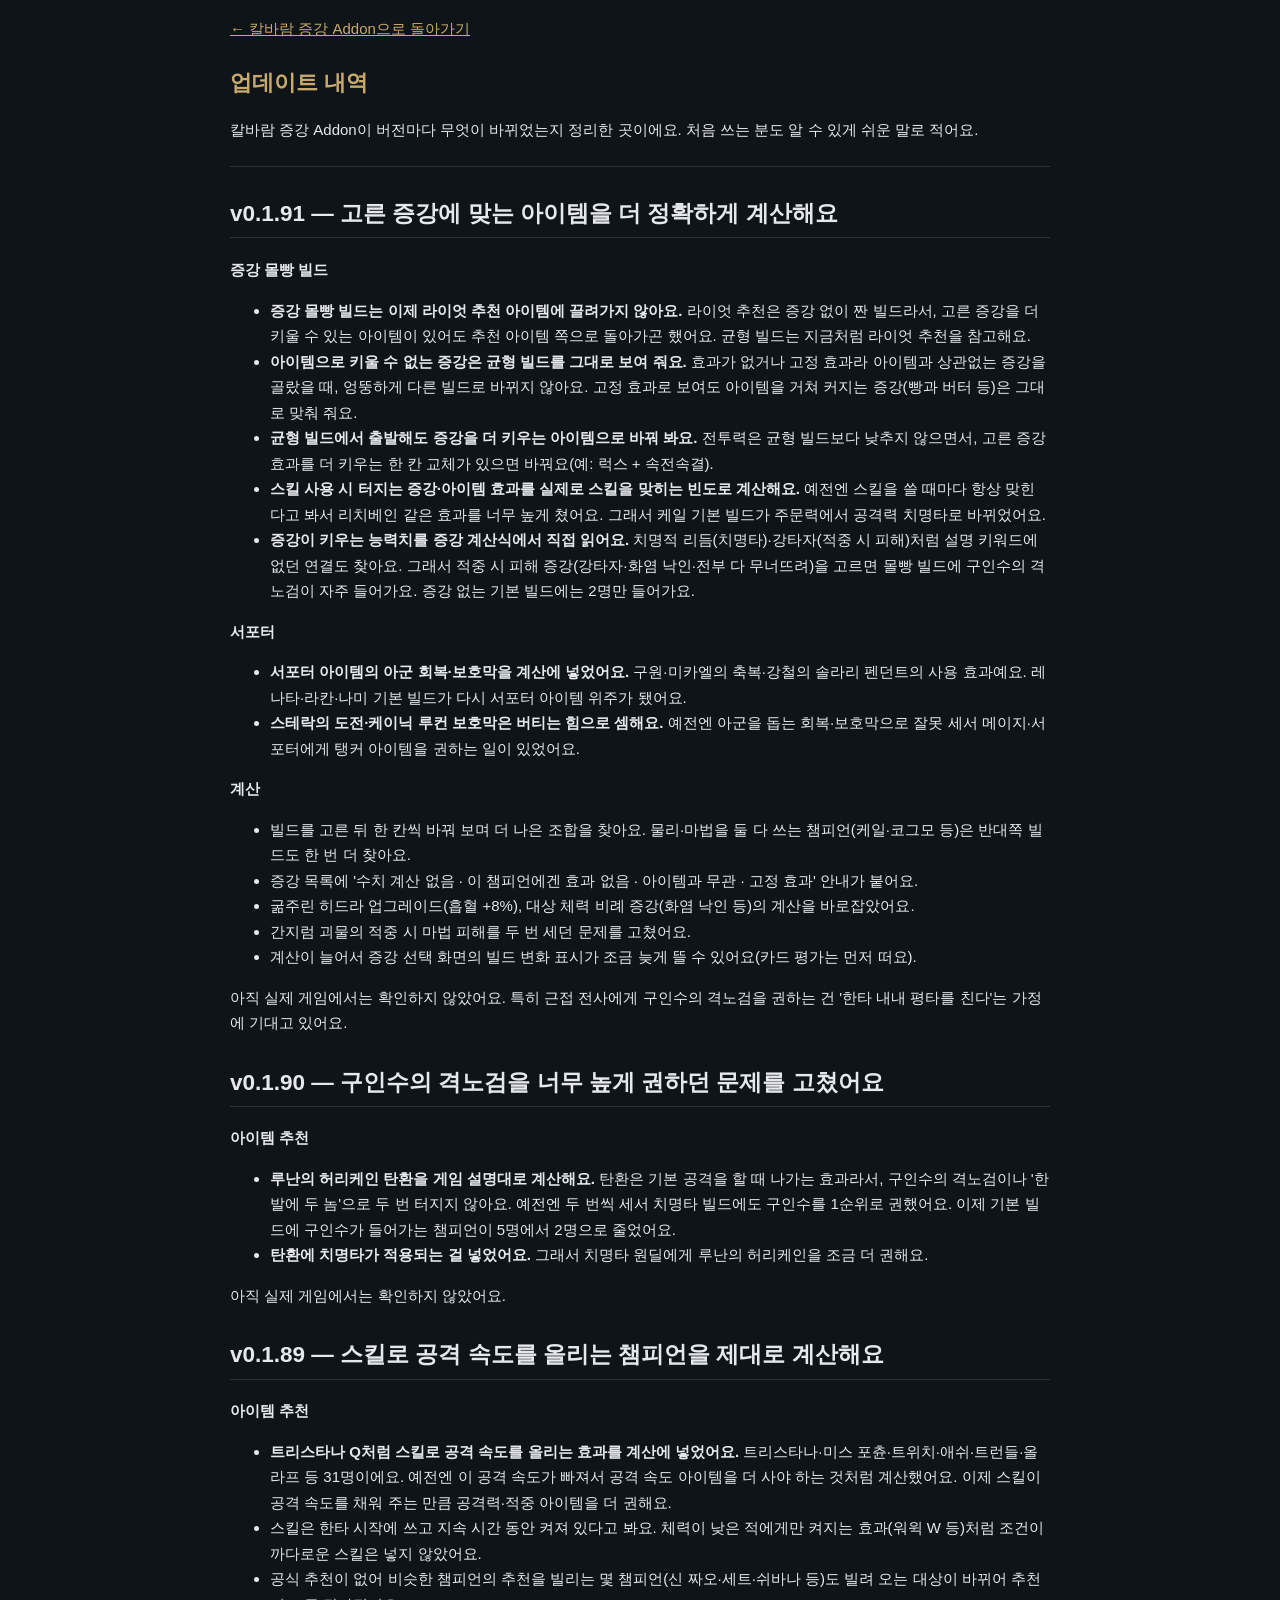
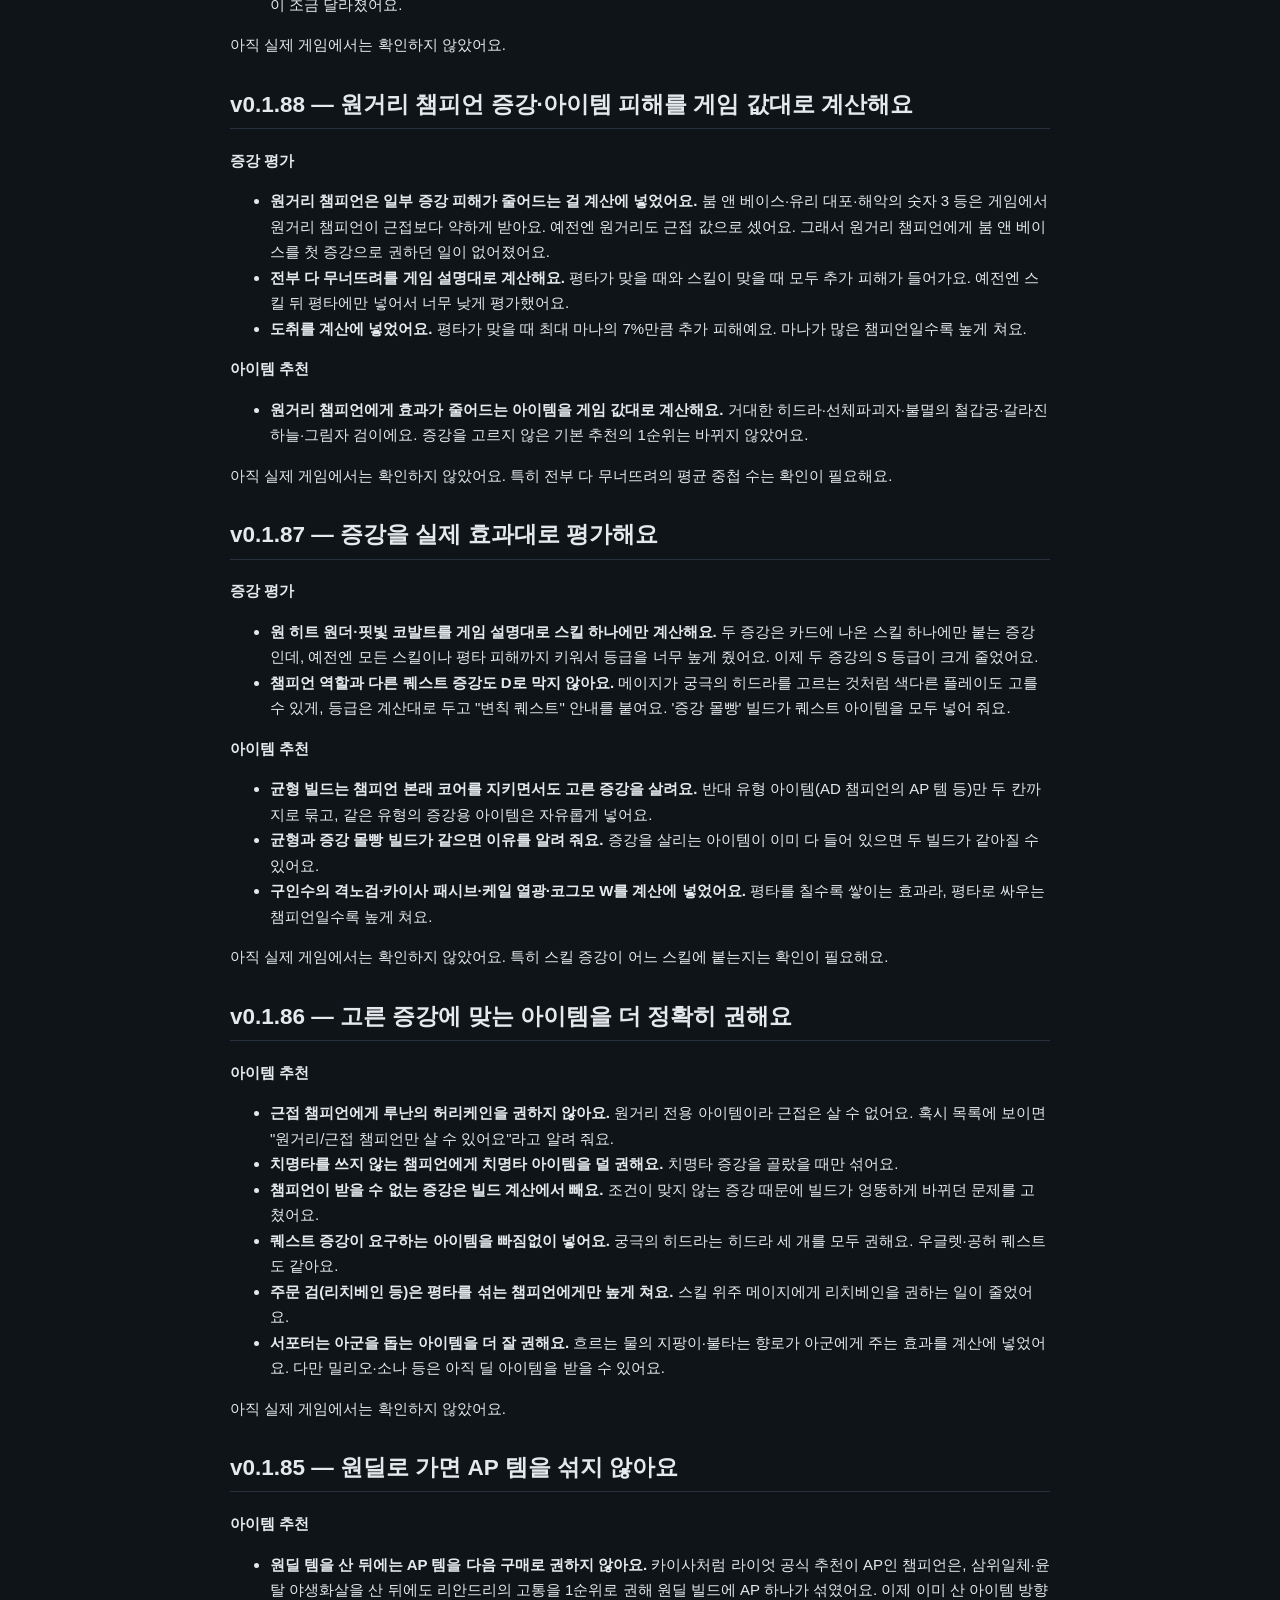
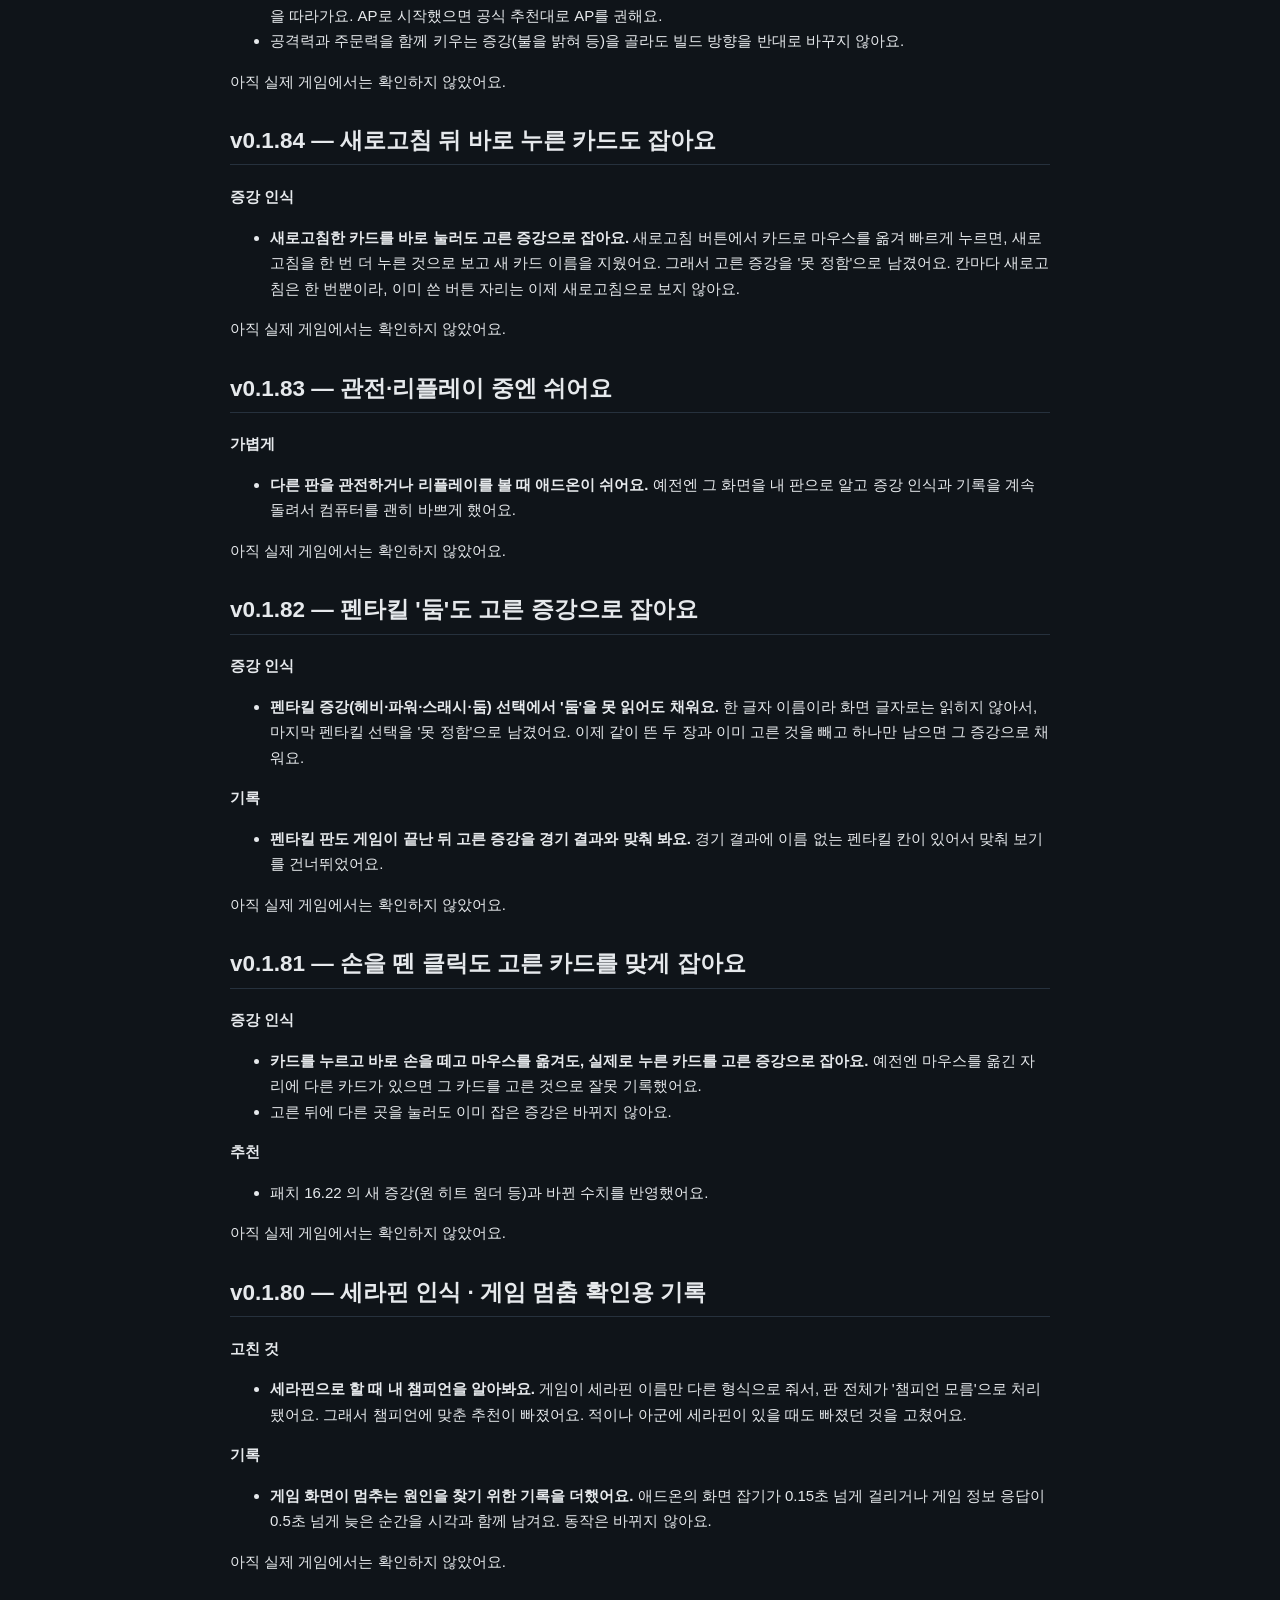
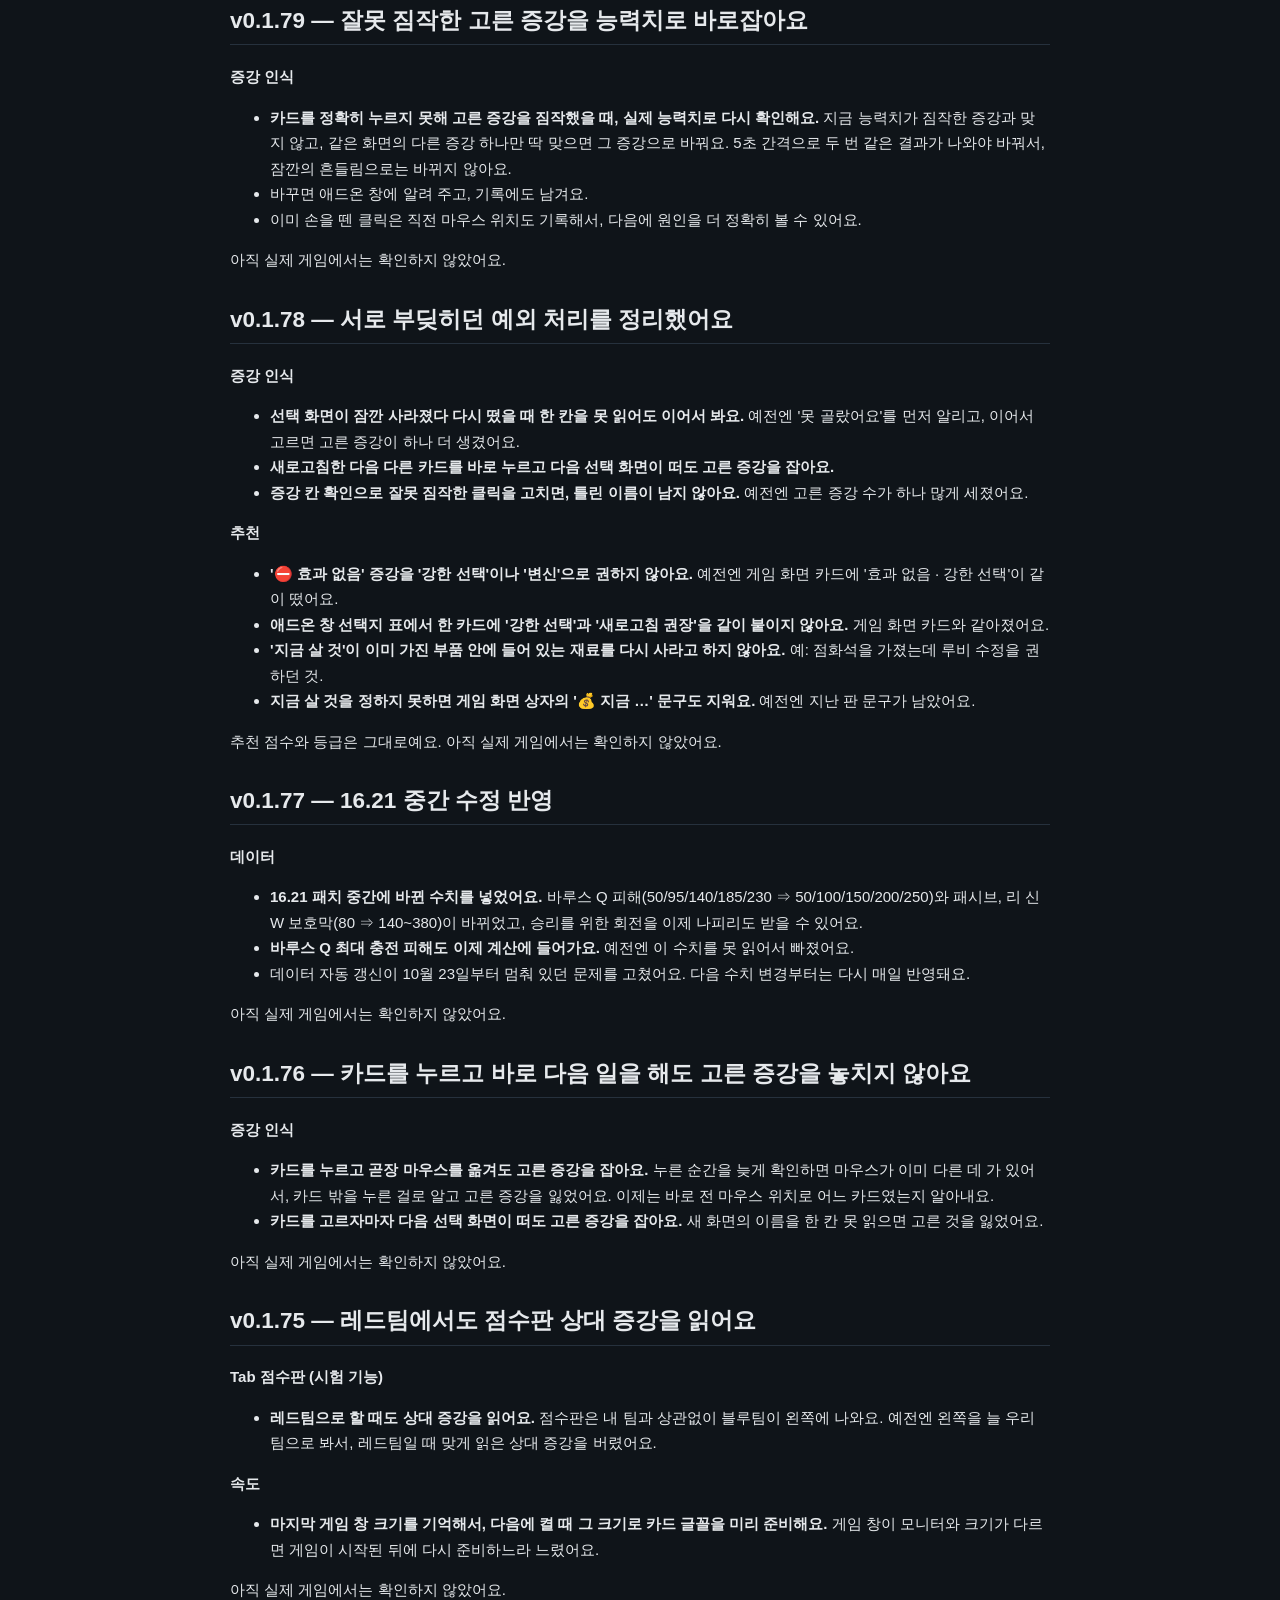
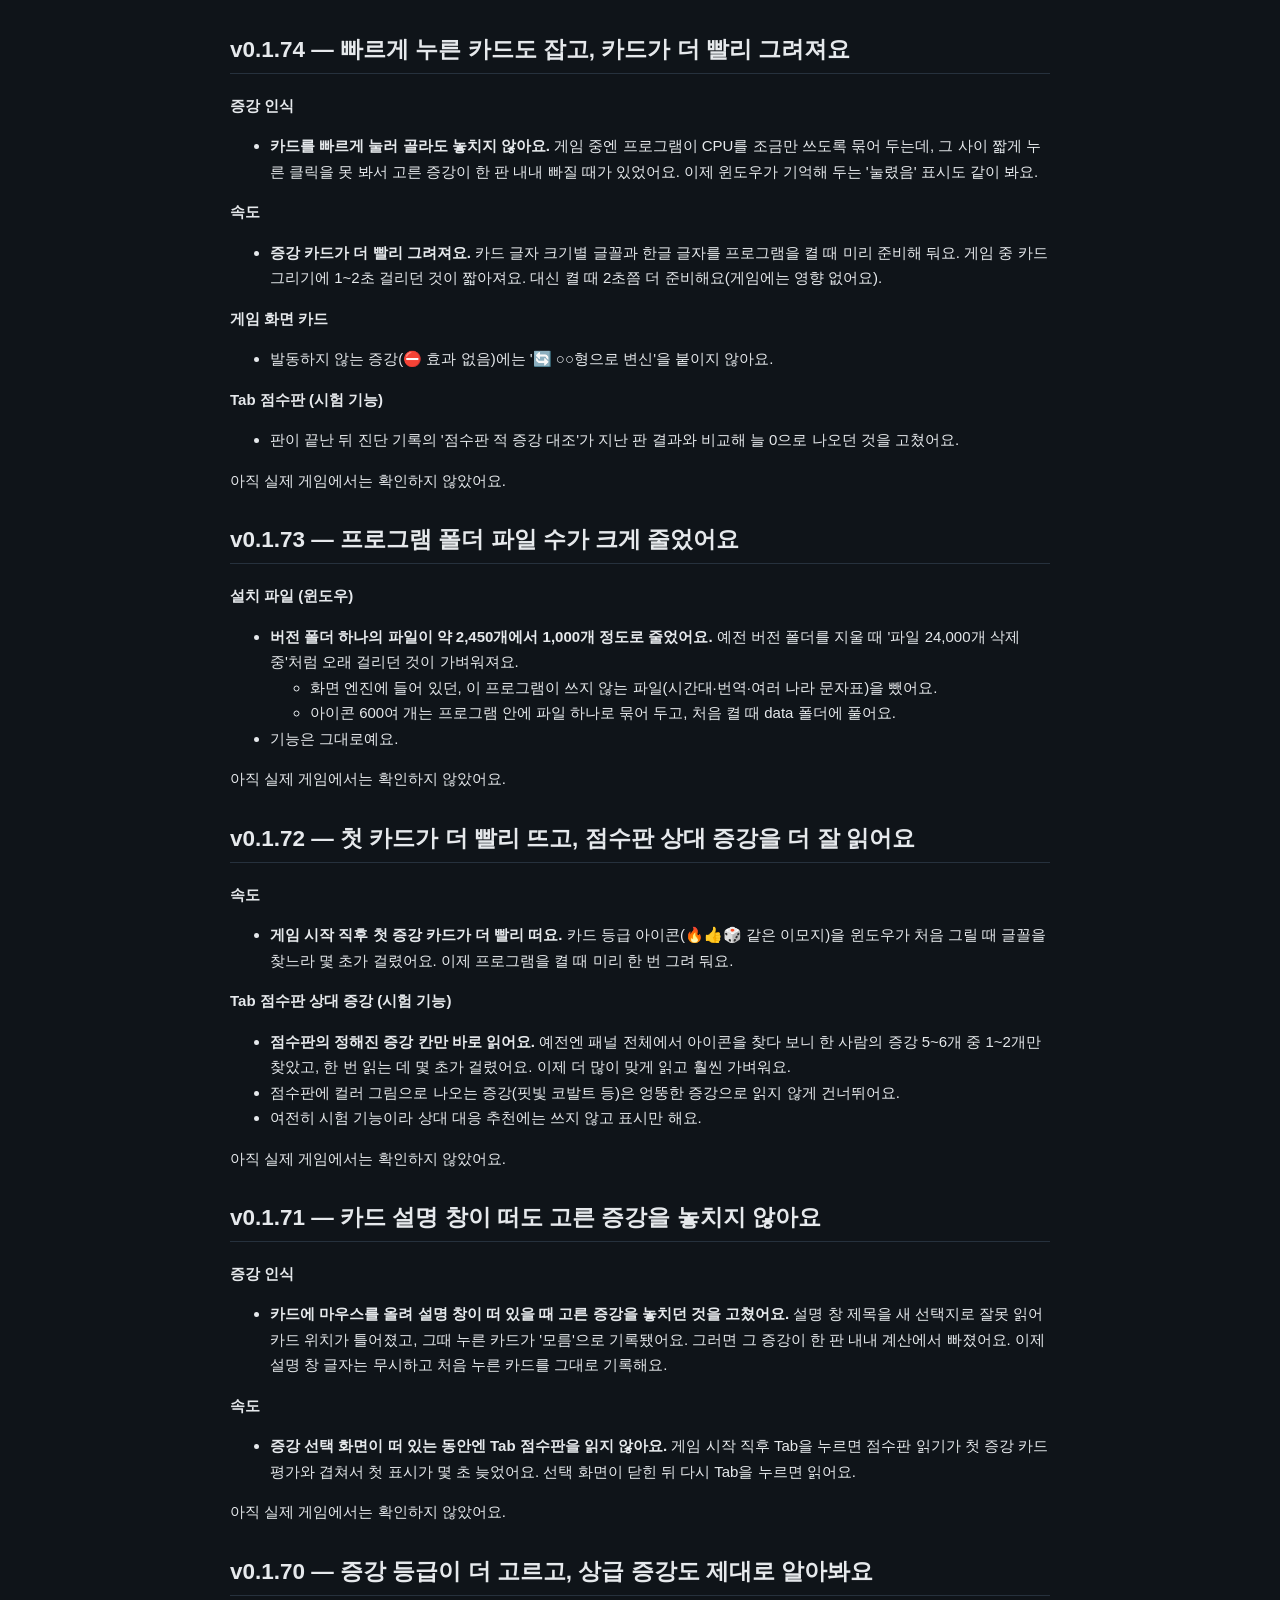
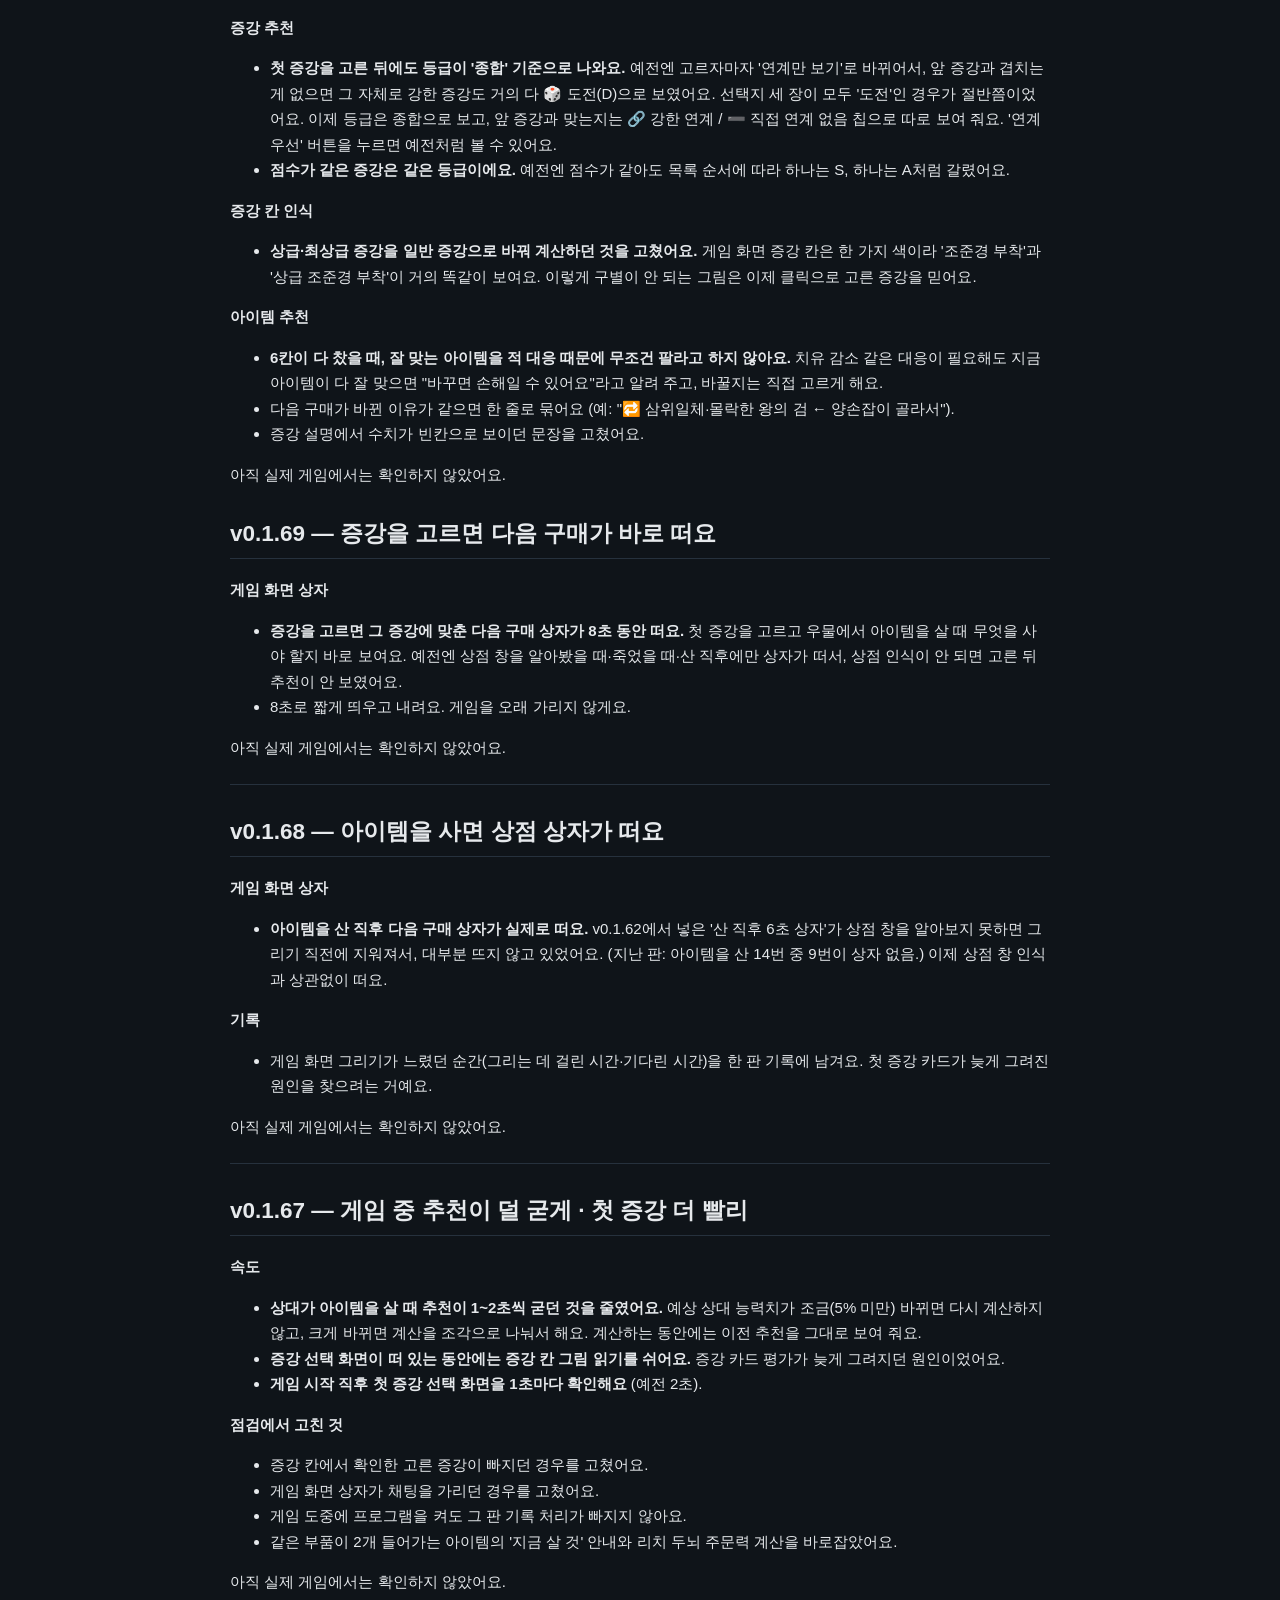
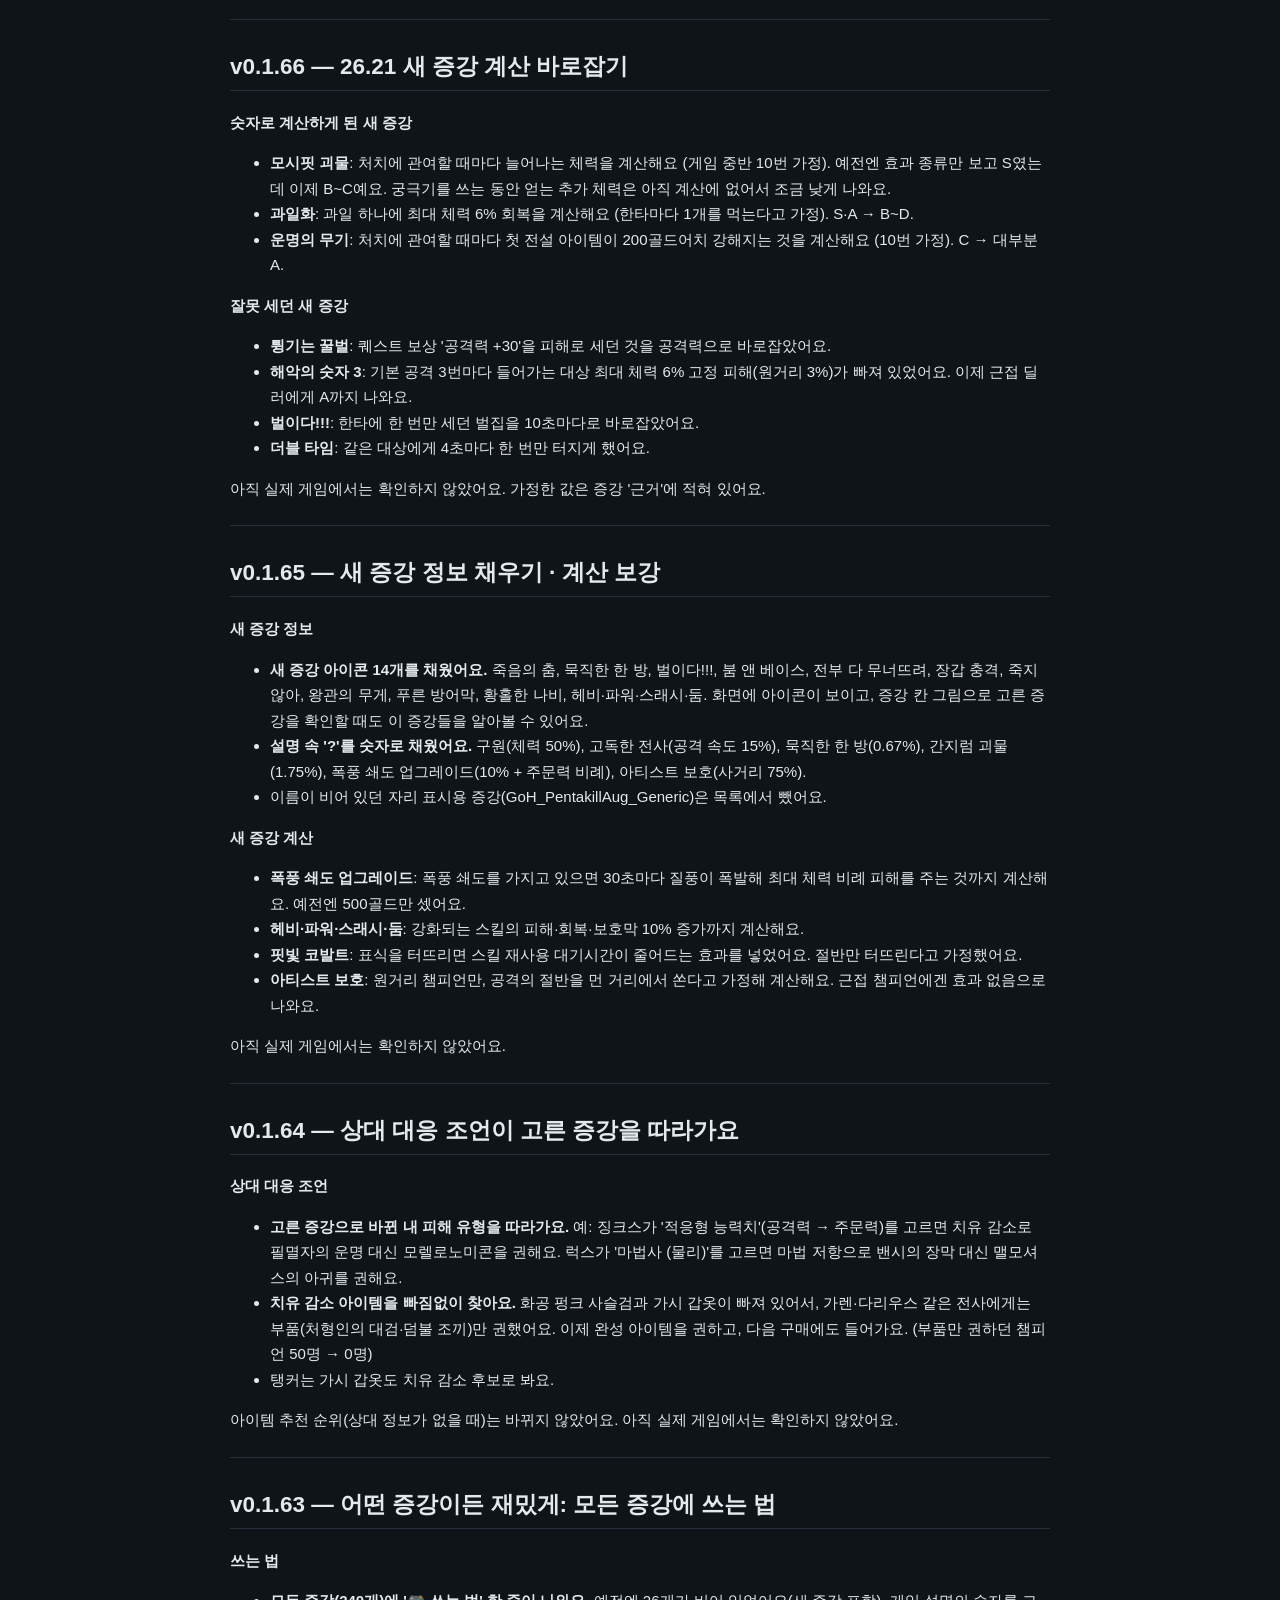
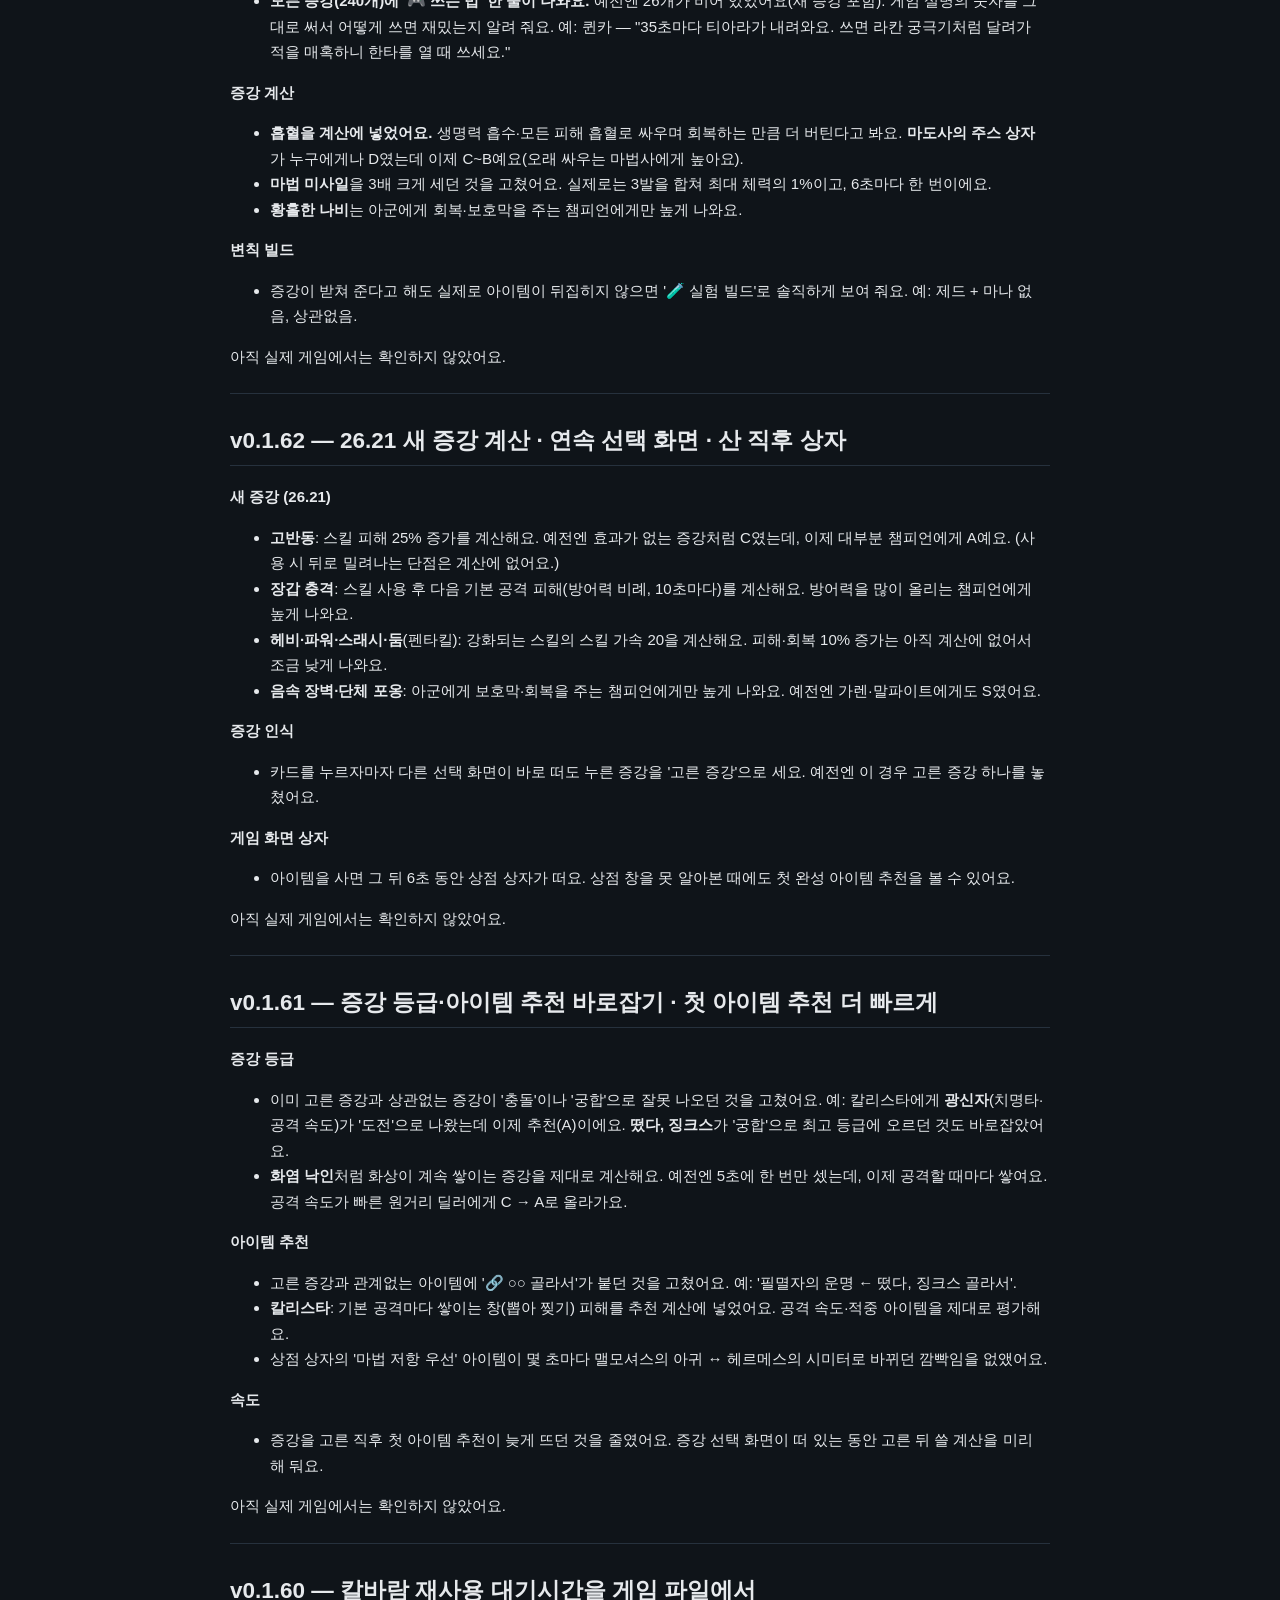
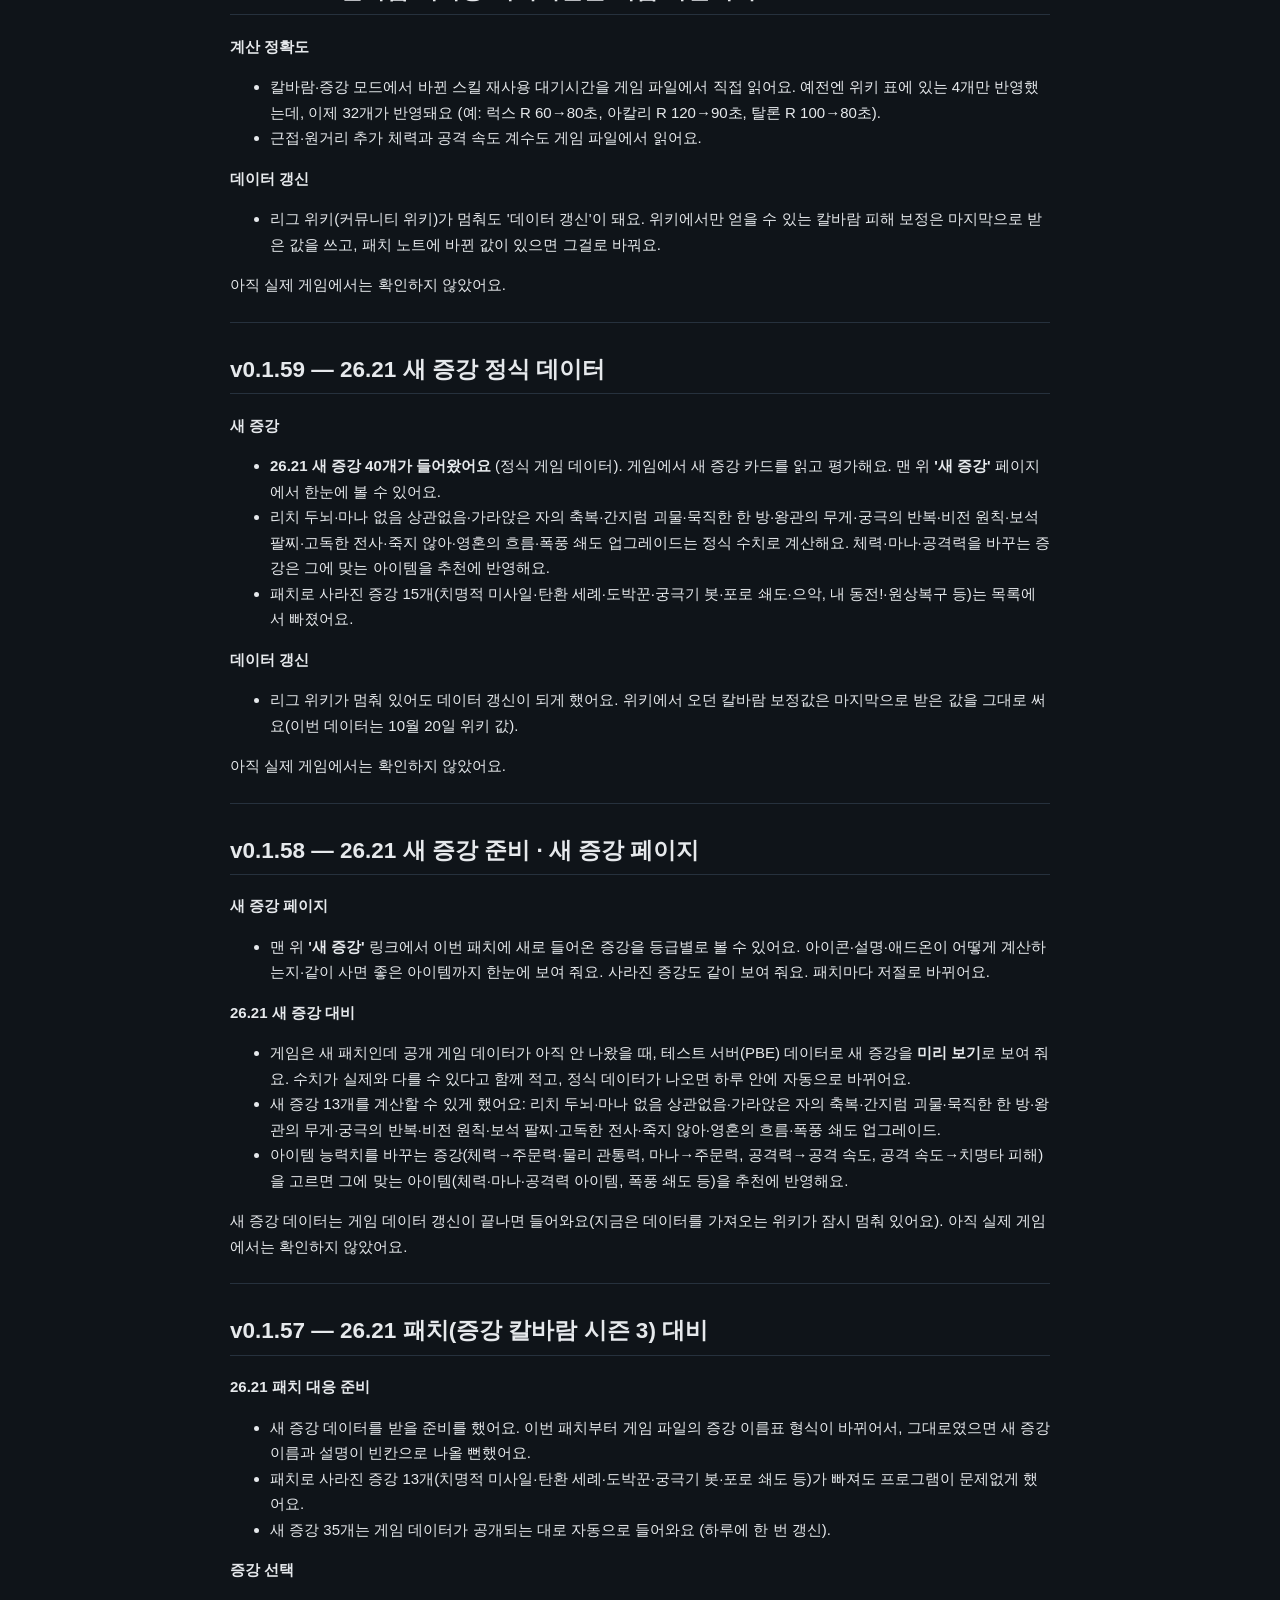
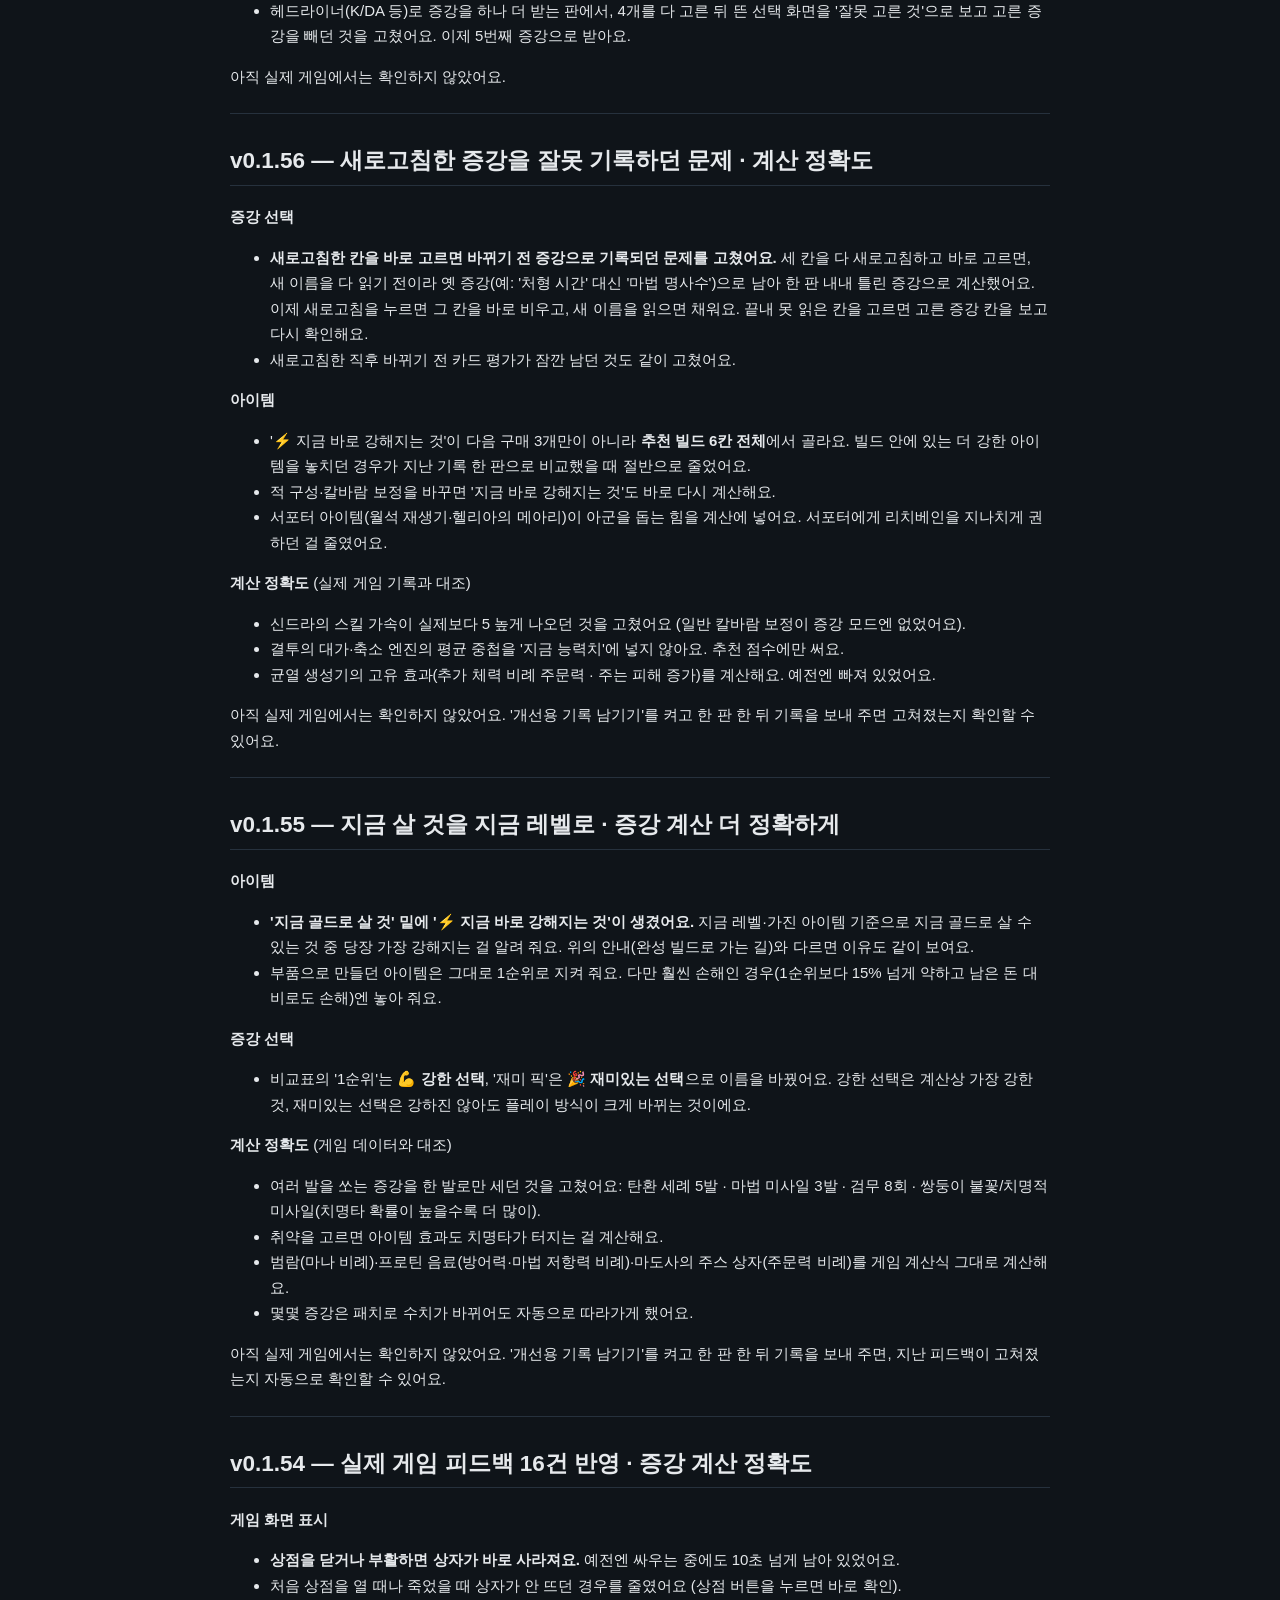
==== commit 3c35fd5f: "docs: 전체 아이템·증강 검증 도구와 보고서(P1~P7), 업데이트 내역 보강 - tools/item_audit.js: 아이템 능력치 대조·고유 효과 계산 상태·순서 점검 → " ====
--- a/web/changelog.html
+++ b/web/changelog.html
@@ -19,6 +19,7 @@
 <ul>
 <li><b>증강 몰빵 빌드는 이제 라이엇 추천 아이템에 끌려가지 않아요.</b> 라이엇 추천은 증강 없이 짠 빌드라서, 고른 증강을 더 키울 수 있는 아이템이 있어도 추천 아이템 쪽으로 돌아가곤 했어요. 균형 빌드는 지금처럼 라이엇 추천을 참고해요.</li>
 <li><b>아이템으로 키울 수 없는 증강은 균형 빌드를 그대로 보여 줘요.</b> 효과가 없거나 고정 효과라 아이템과 상관없는 증강을 골랐을 때, 엉뚱하게 다른 빌드로 바뀌지 않아요. 고정 효과로 보여도 아이템을 거쳐 커지는 증강(빵과 버터 등)은 그대로 맞춰 줘요.</li>
+<li><b>균형 빌드에서 출발해도 증강을 더 키우는 아이템으로 바꿔 봐요.</b> 전투력은 균형 빌드보다 낮추지 않으면서, 고른 증강 효과를 더 키우는 한 칸 교체가 있으면 바꿔요(예: 럭스 + 속전속결).</li>
 <li><b>스킬 사용 시 터지는 증강·아이템 효과를 실제로 스킬을 맞히는 빈도로 계산해요.</b> 예전엔 스킬을 쓸 때마다 항상 맞힌다고 봐서 리치베인 같은 효과를 너무 높게 쳤어요. 그래서 케일 기본 빌드가 주문력에서 공격력 치명타로 바뀌었어요.</li>
 <li><b>증강이 키우는 능력치를 증강 계산식에서 직접 읽어요.</b> 치명적 리듬(치명타)·강타자(적중 시 피해)처럼 설명 키워드에 없던 연결도 찾아요. 그래서 적중 시 피해 증강(강타자·화염 낙인·전부 다 무너뜨려)을 고르면 몰빵 빌드에 구인수의 격노검이 자주 들어가요. 증강 없는 기본 빌드에는 2명만 들어가요.</li>
 </ul>
@@ -32,6 +33,7 @@
 <li>빌드를 고른 뒤 한 칸씩 바꿔 보며 더 나은 조합을 찾아요. 물리·마법을 둘 다 쓰는 챔피언(케일·코그모 등)은 반대쪽 빌드도 한 번 더 찾아요.</li>
 <li>증강 목록에 &#x27;수치 계산 없음 · 이 챔피언에겐 효과 없음 · 아이템과 무관 · 고정 효과&#x27; 안내가 붙어요.</li>
 <li>굶주린 히드라 업그레이드(흡혈 +8%), 대상 체력 비례 증강(화염 낙인 등)의 계산을 바로잡았어요.</li>
+<li>간지럼 괴물의 적중 시 마법 피해를 두 번 세던 문제를 고쳤어요.</li>
 <li>계산이 늘어서 증강 선택 화면의 빌드 변화 표시가 조금 늦게 뜰 수 있어요(카드 평가는 먼저 떠요).</li>
 </ul>
 <p>아직 실제 게임에서는 확인하지 않았어요. 특히 근접 전사에게 구인수의 격노검을 권하는 건 &#x27;한타 내내 평타를 친다&#x27;는 가정에 기대고 있어요.</p>
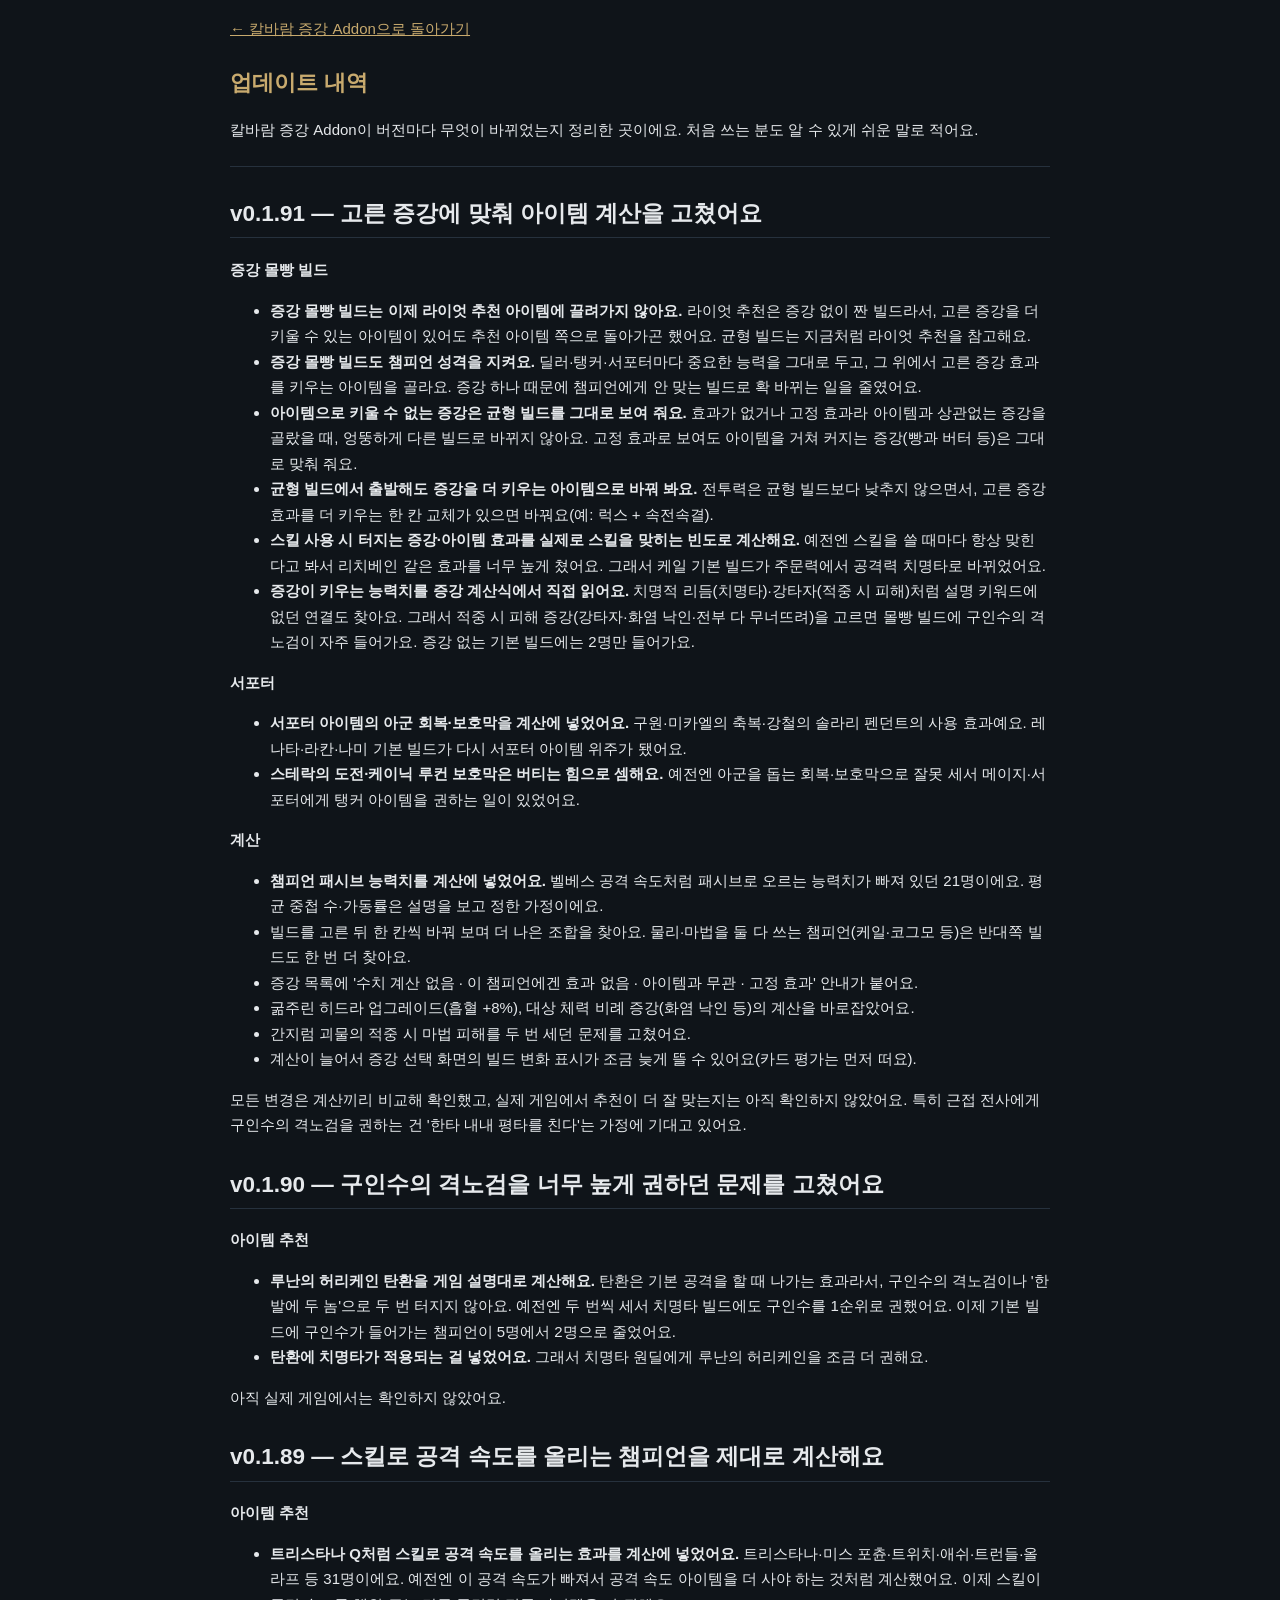
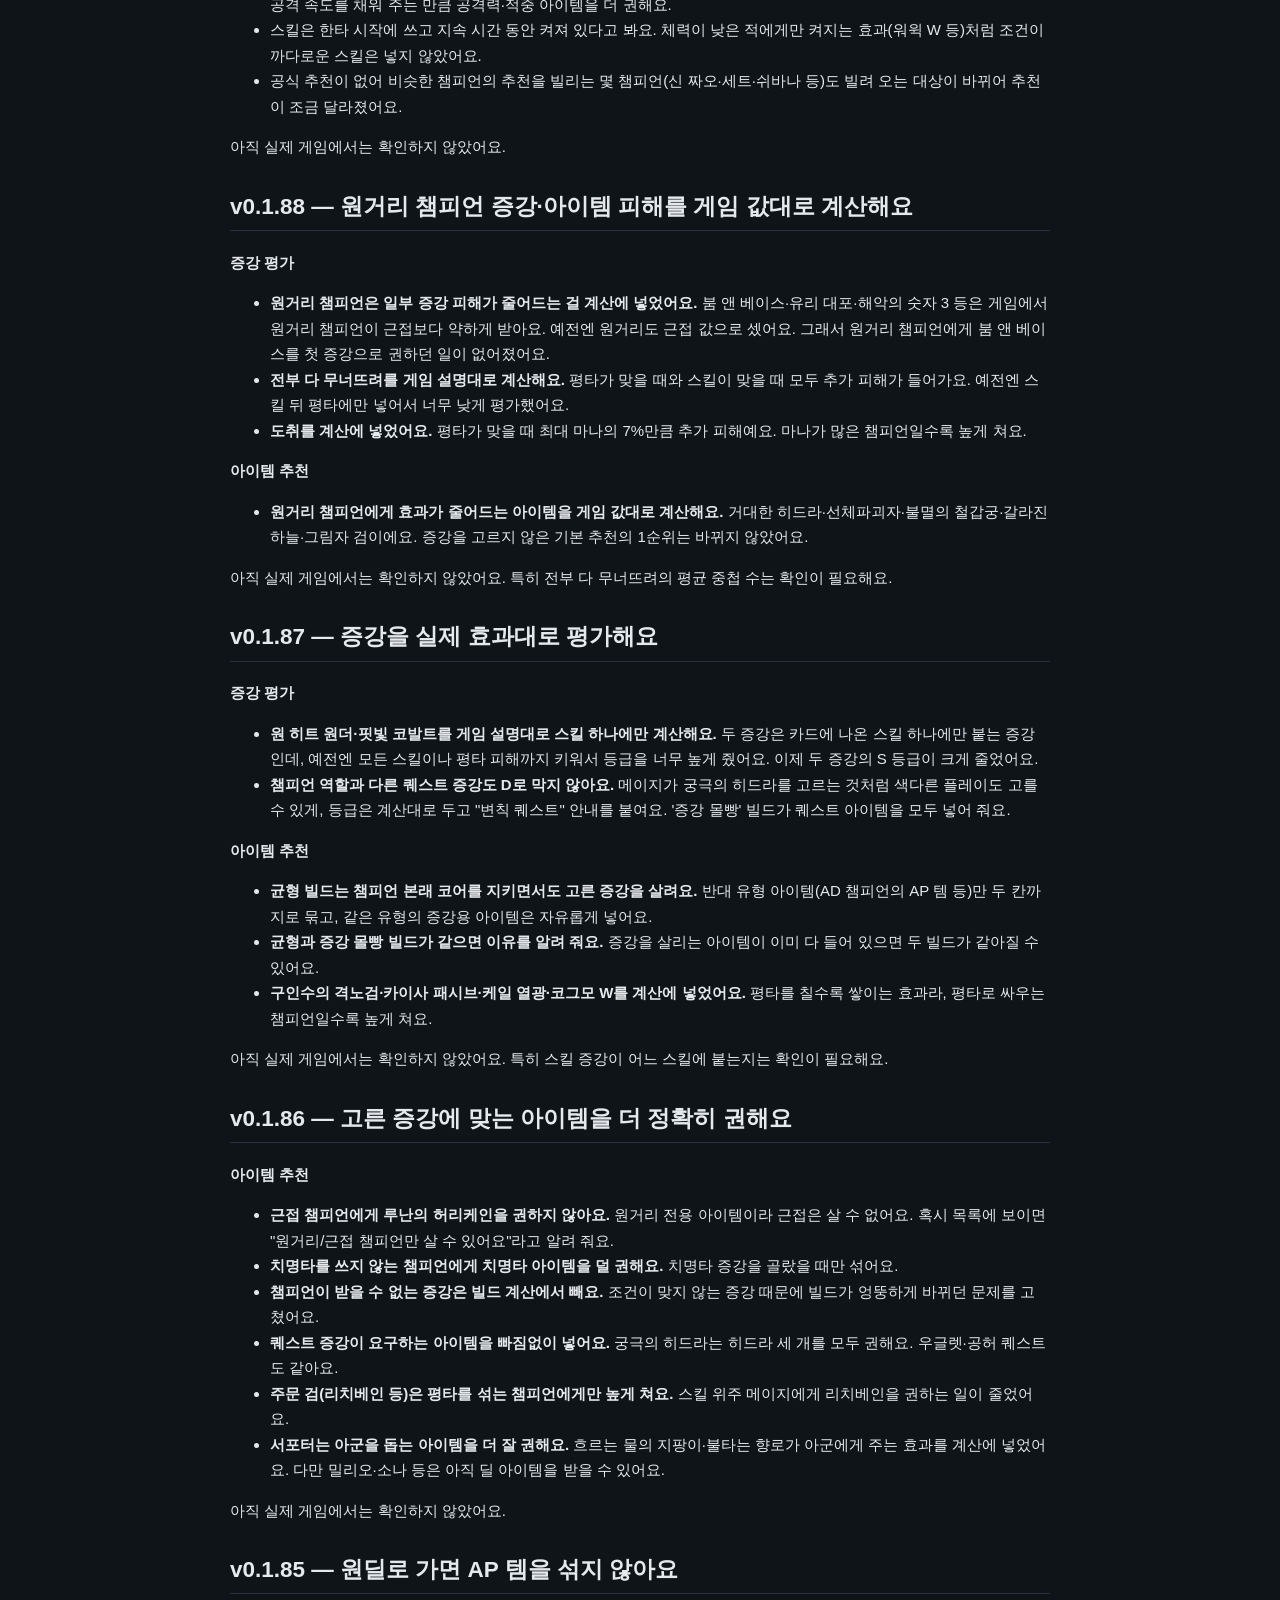
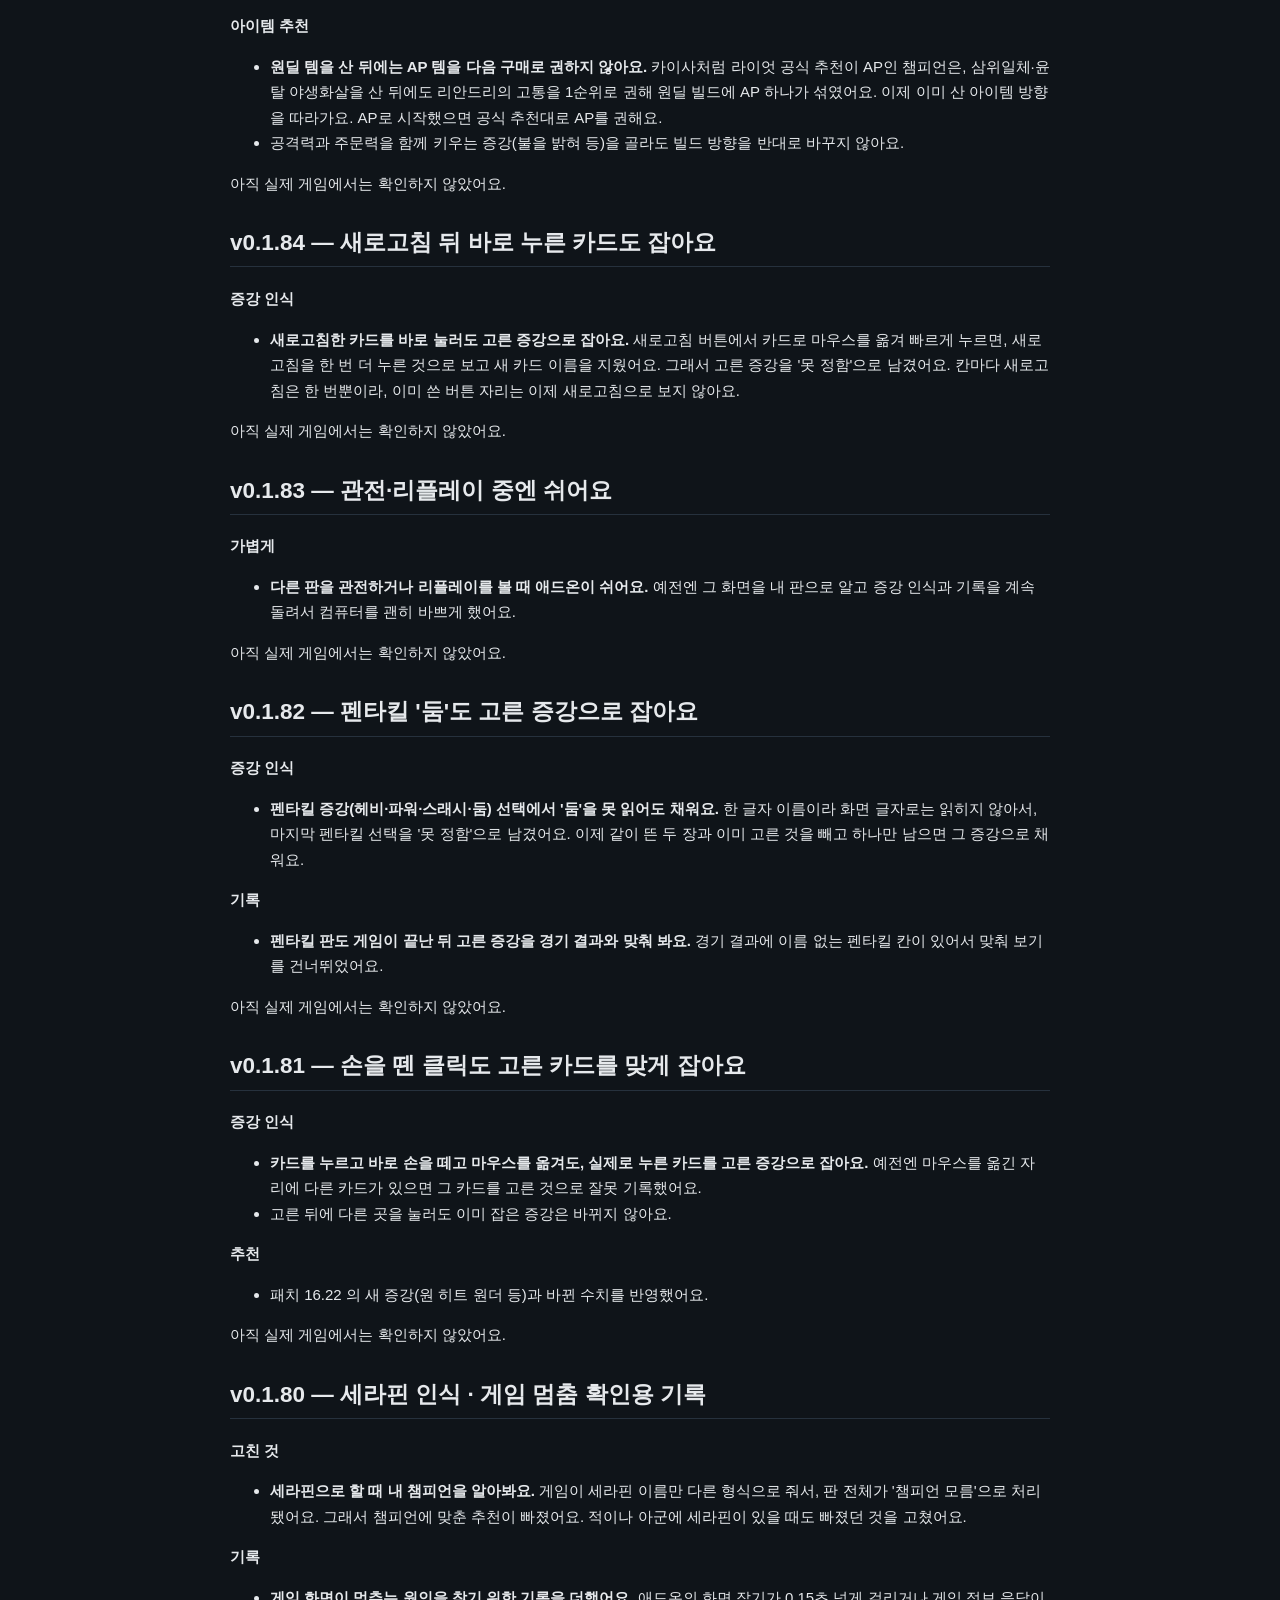
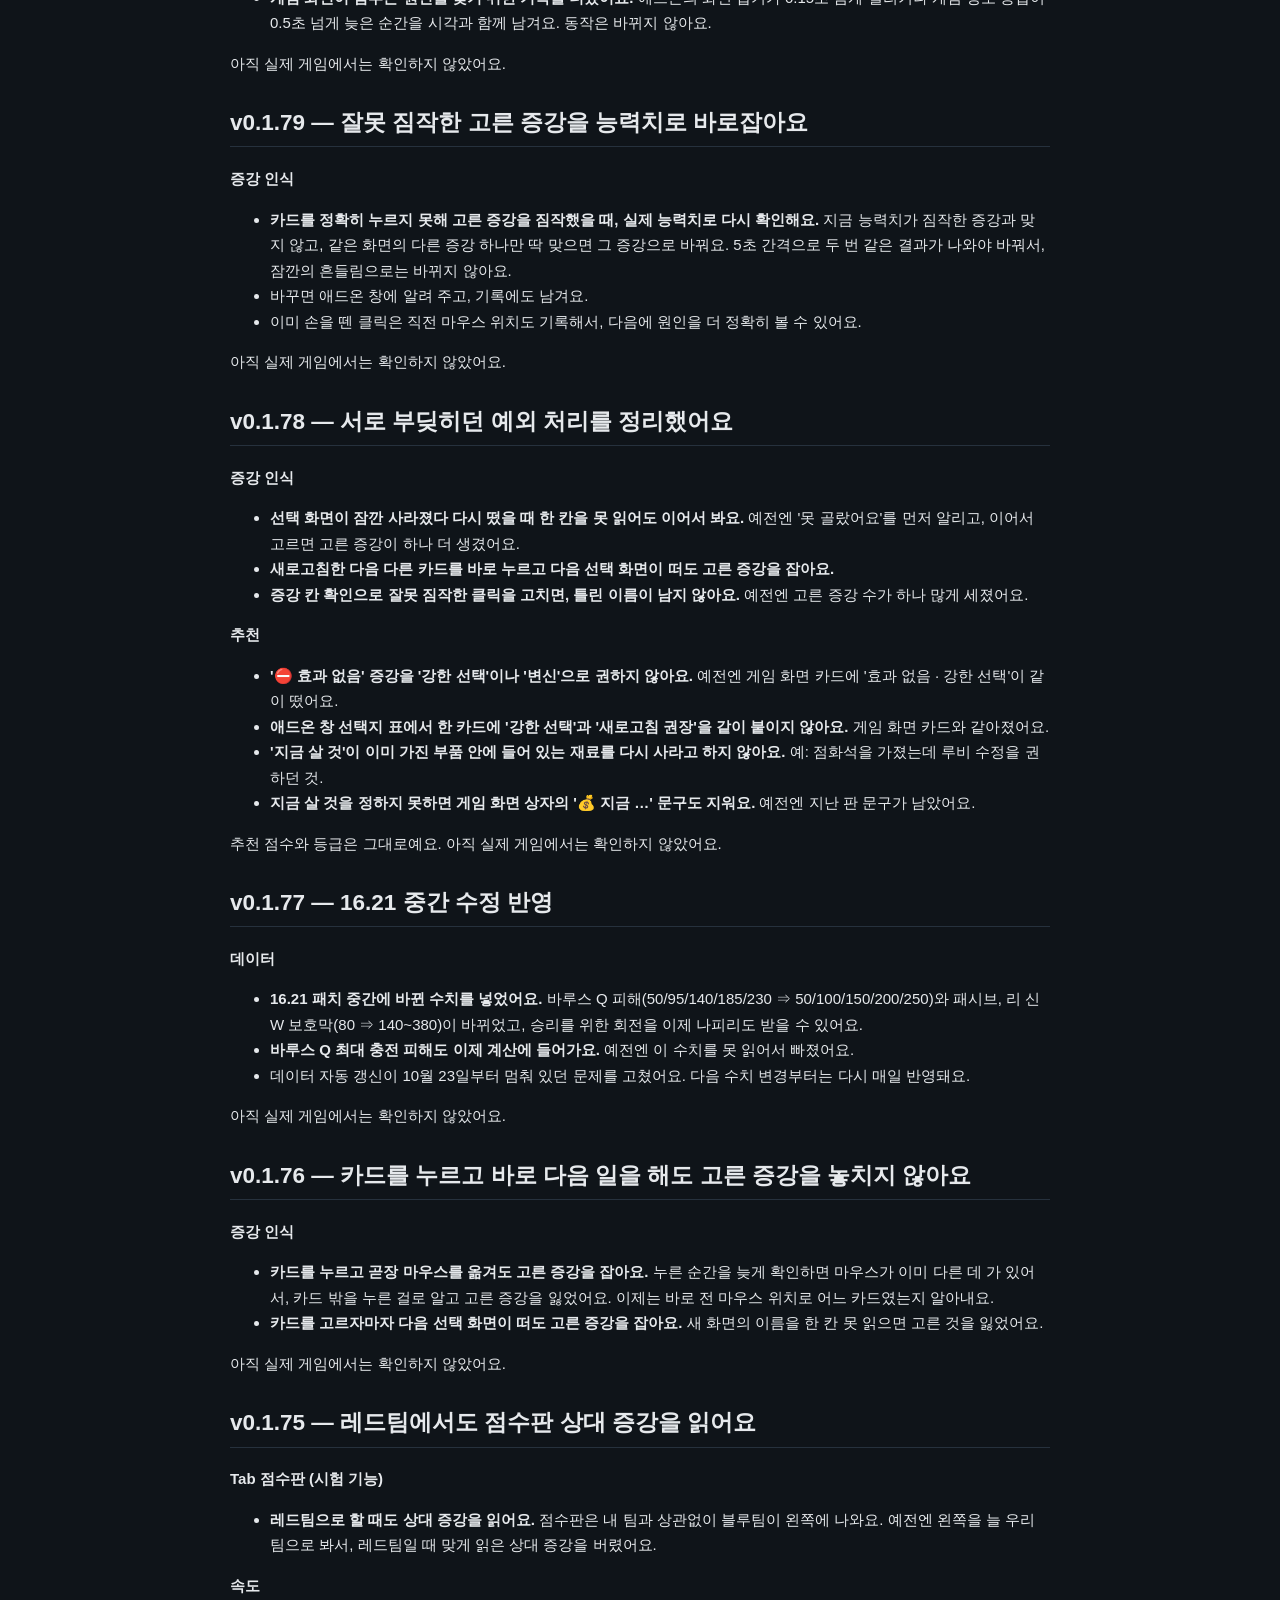
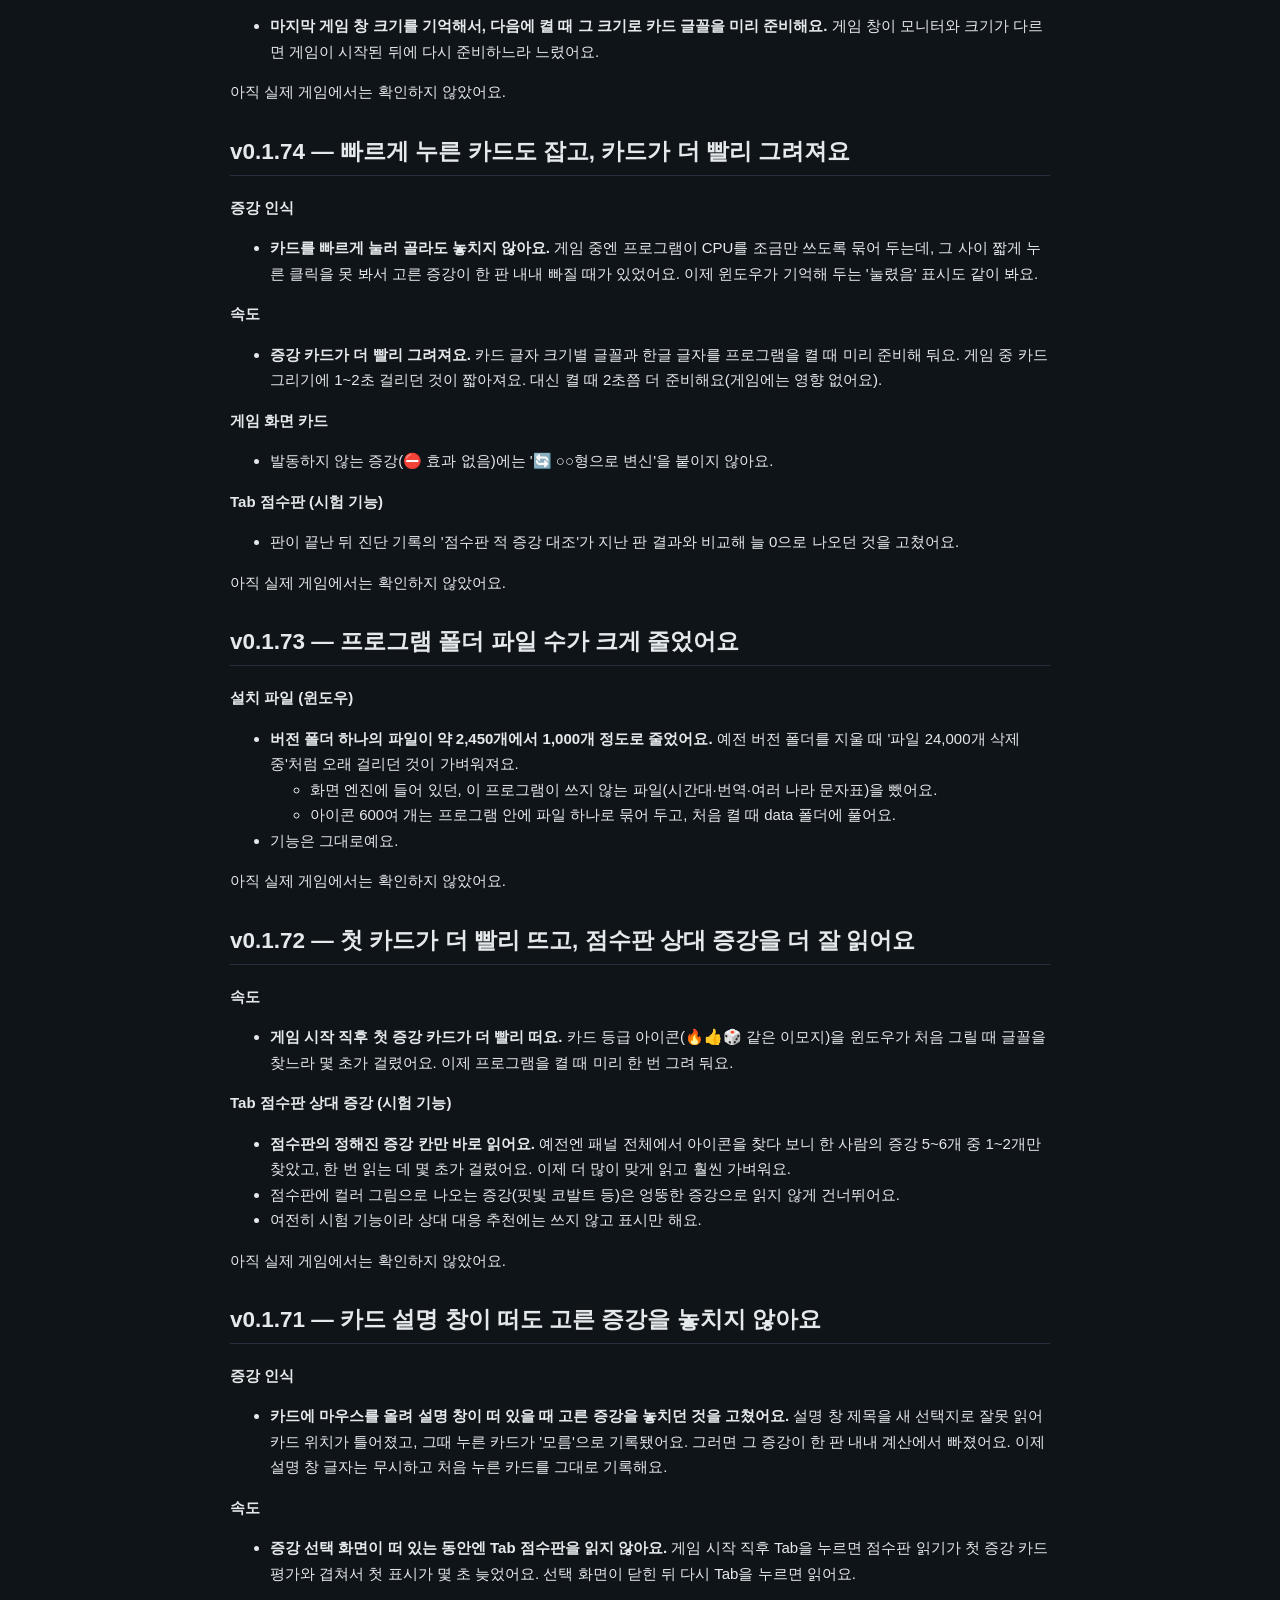
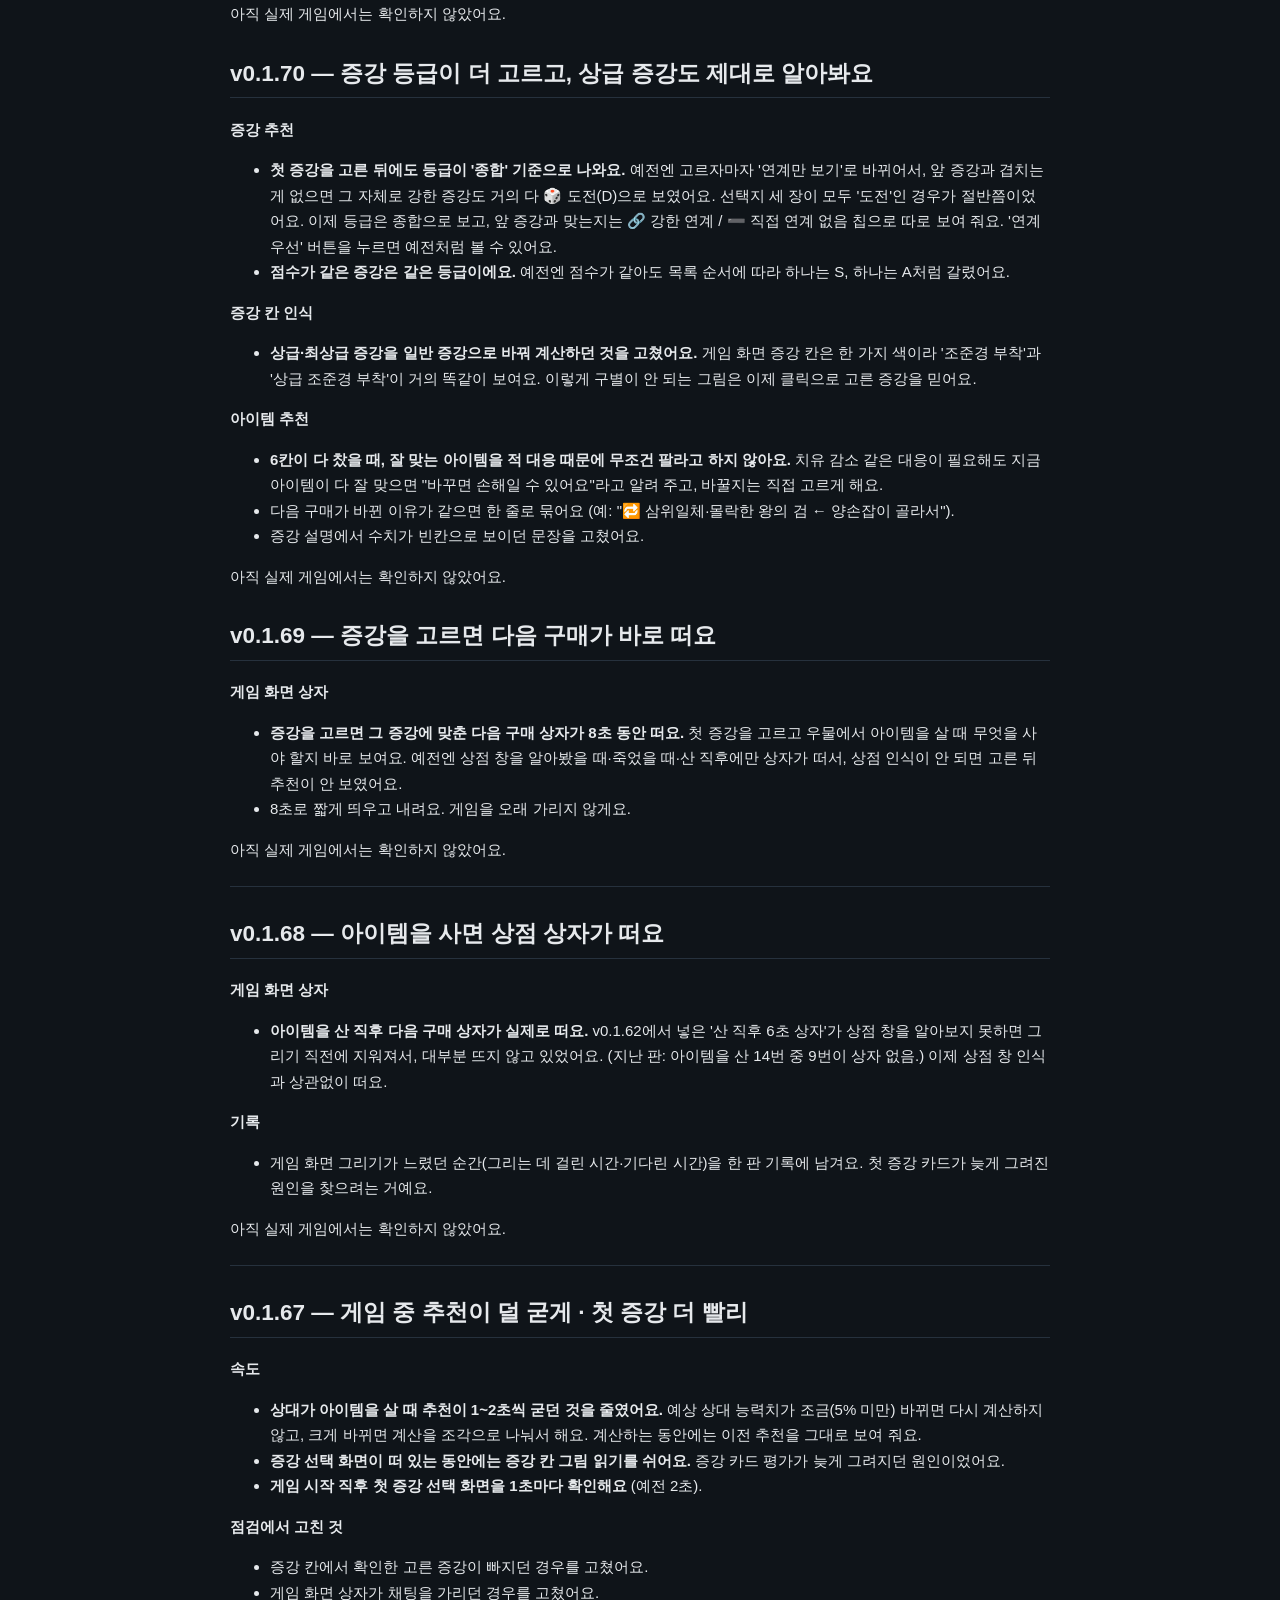
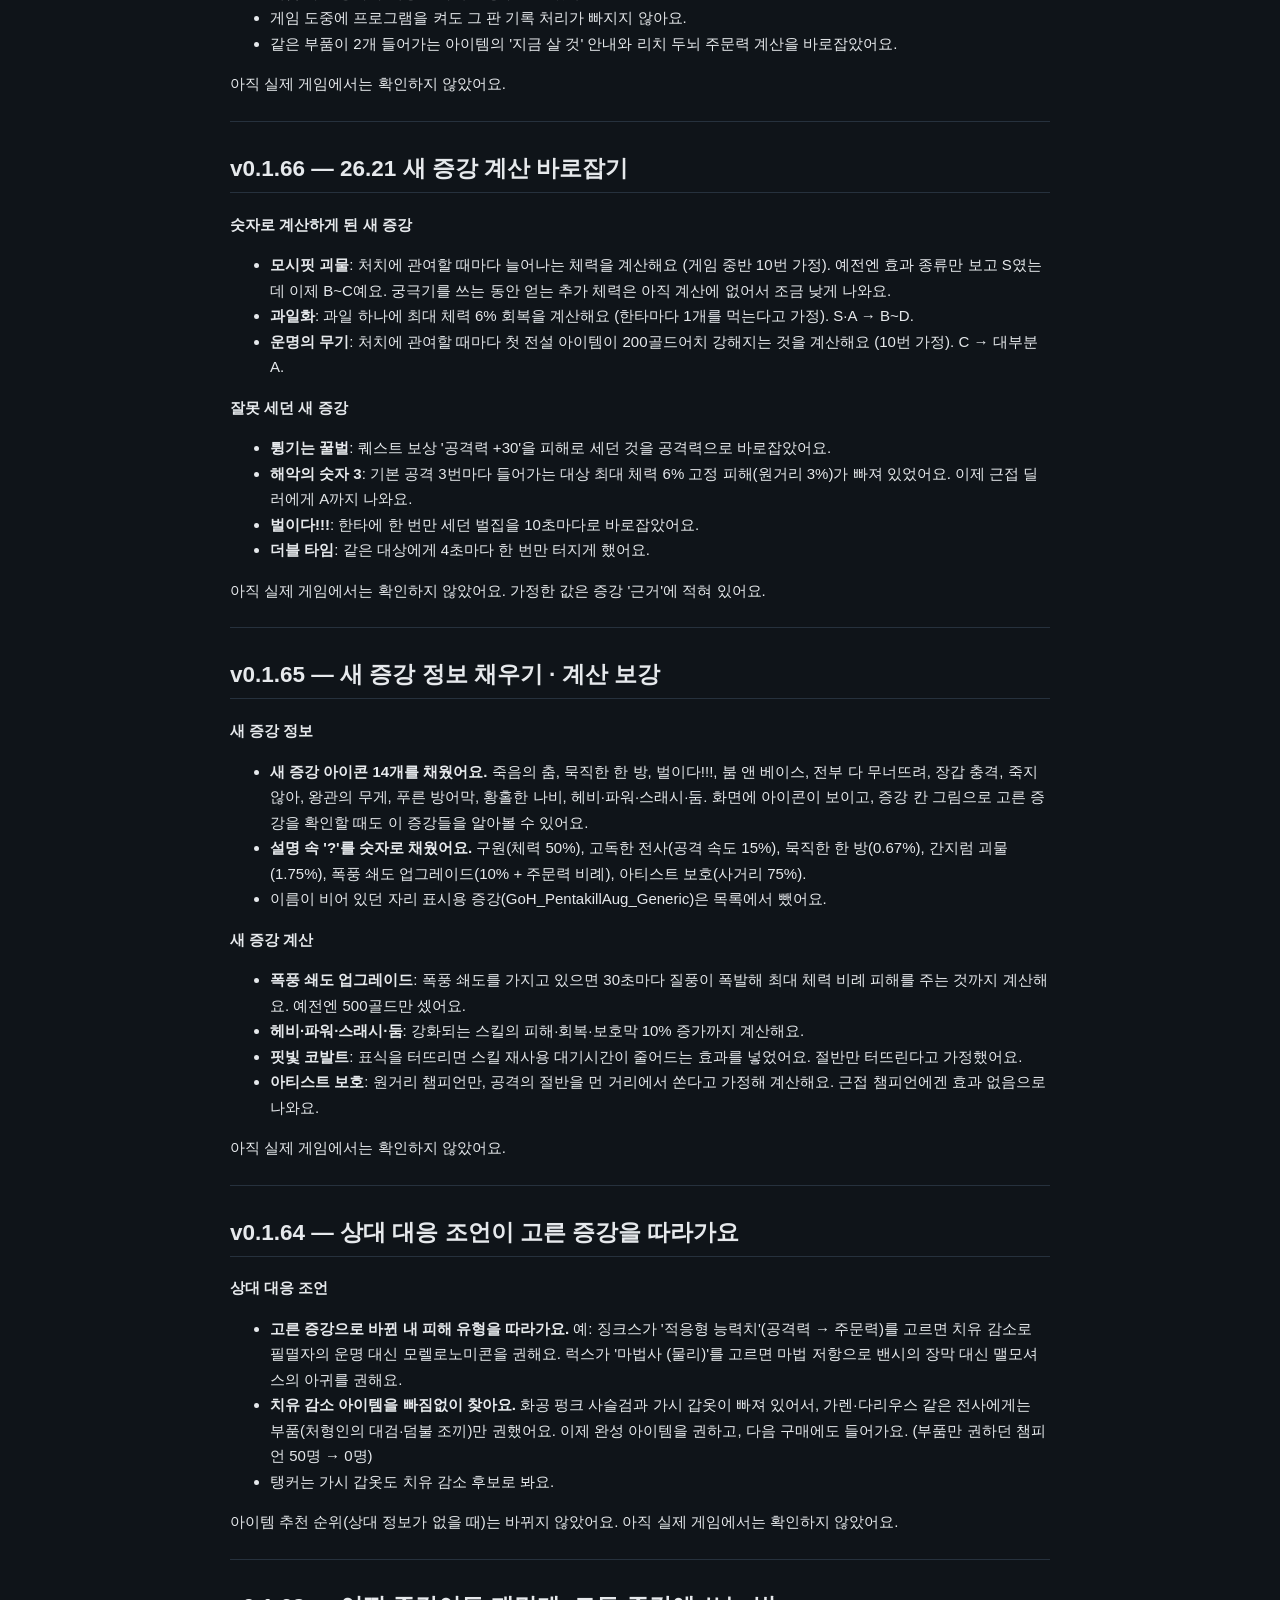
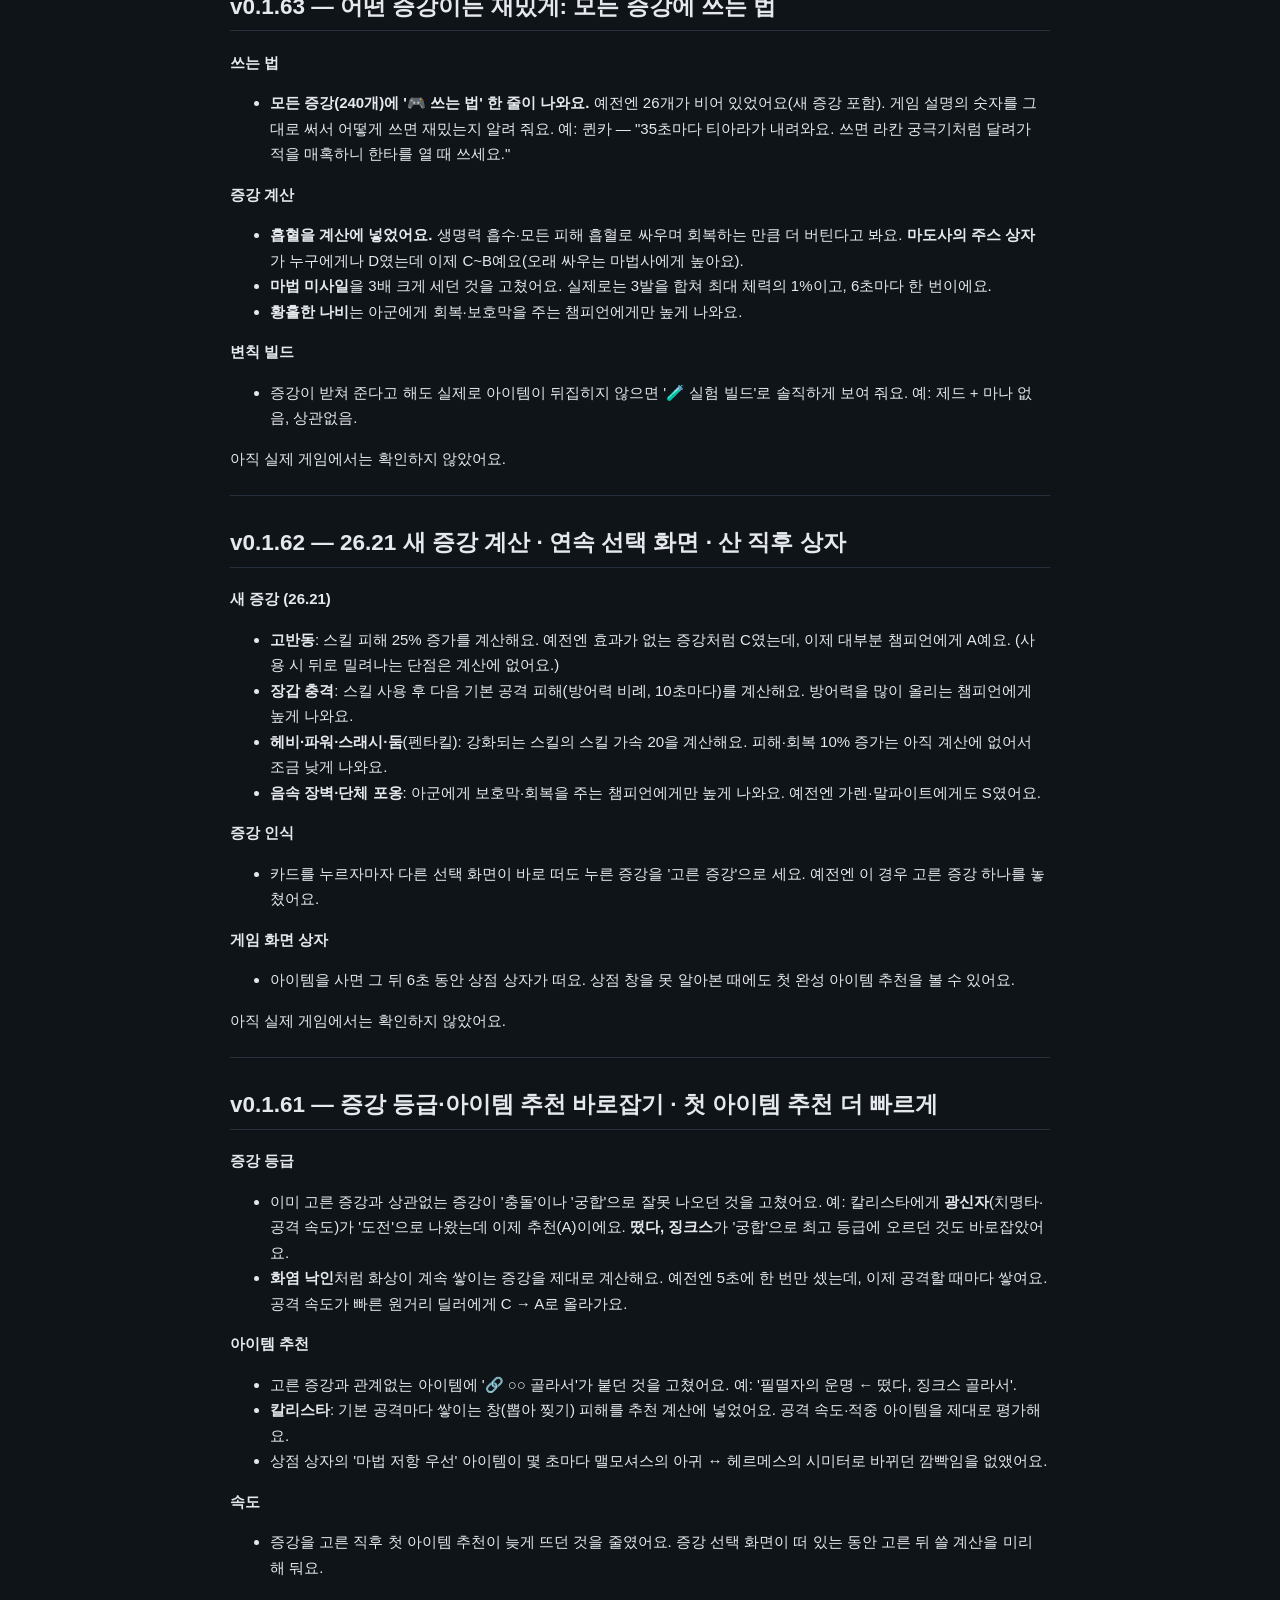
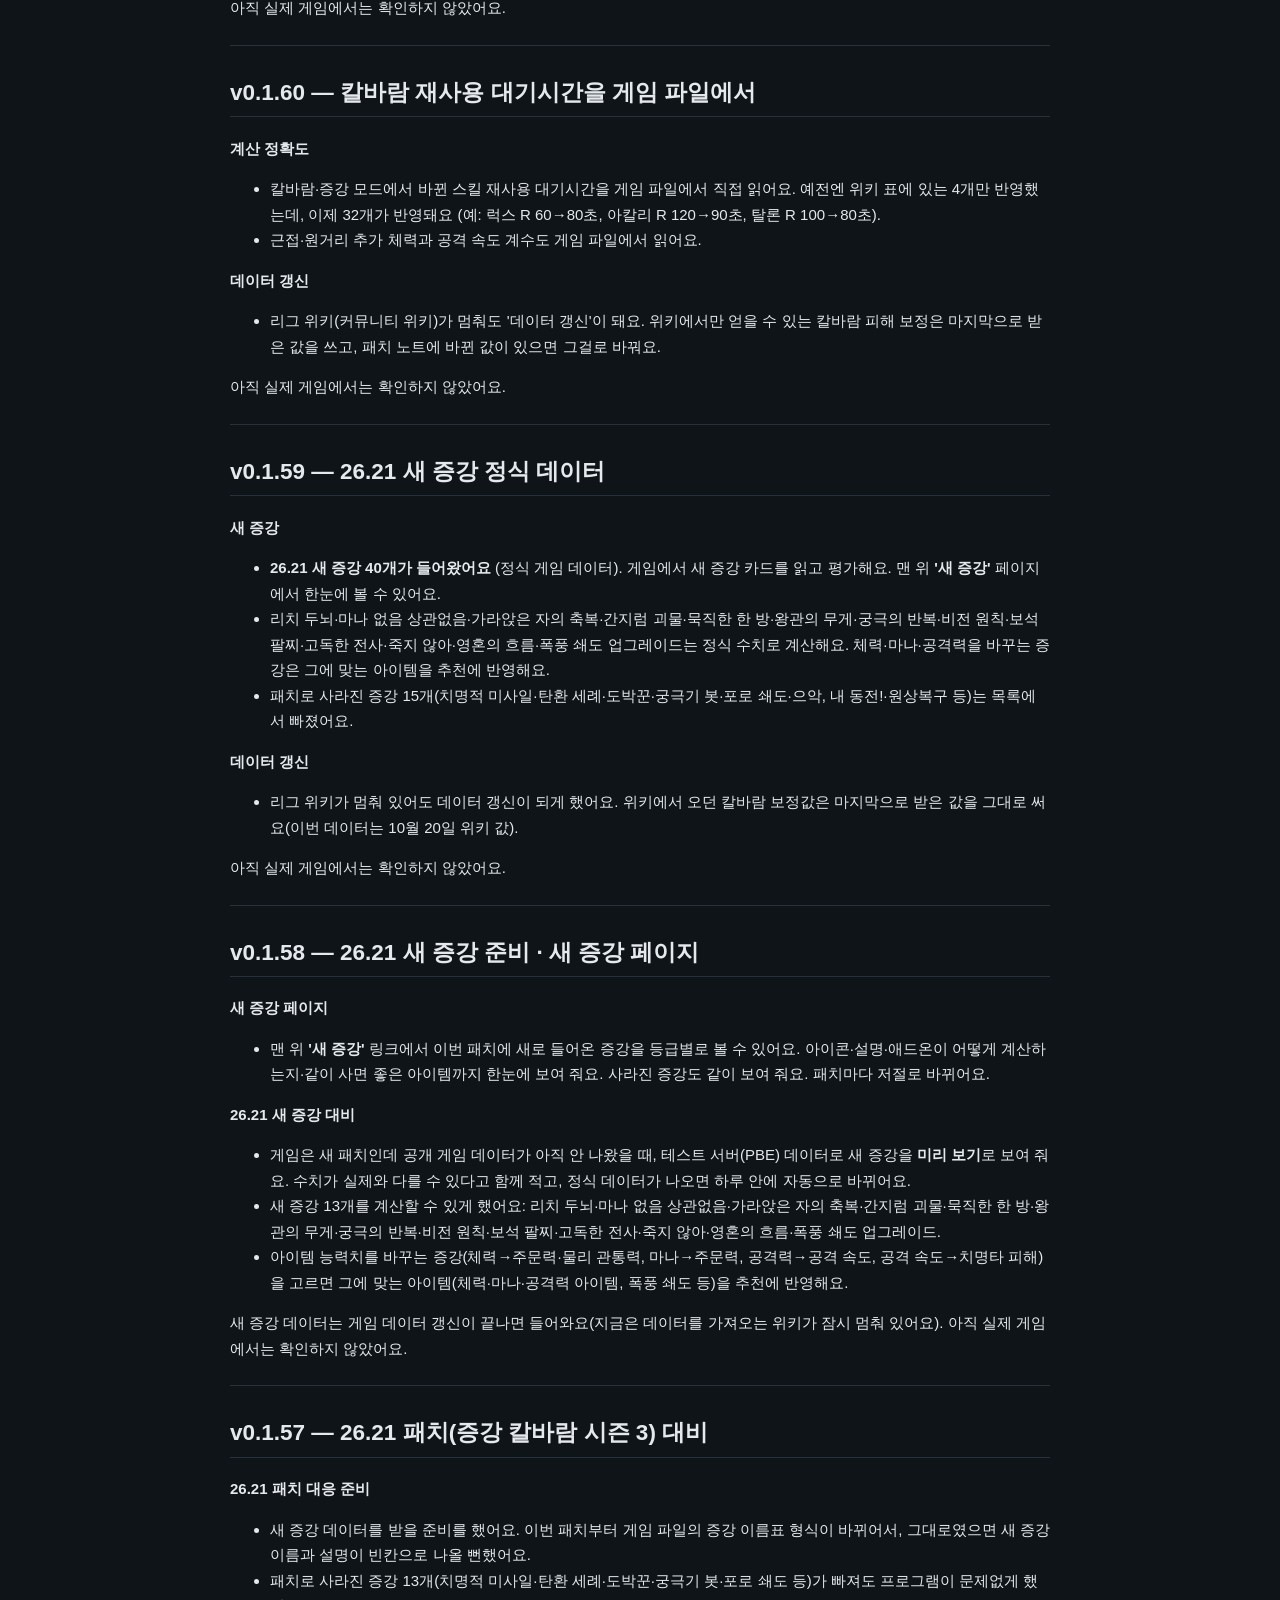
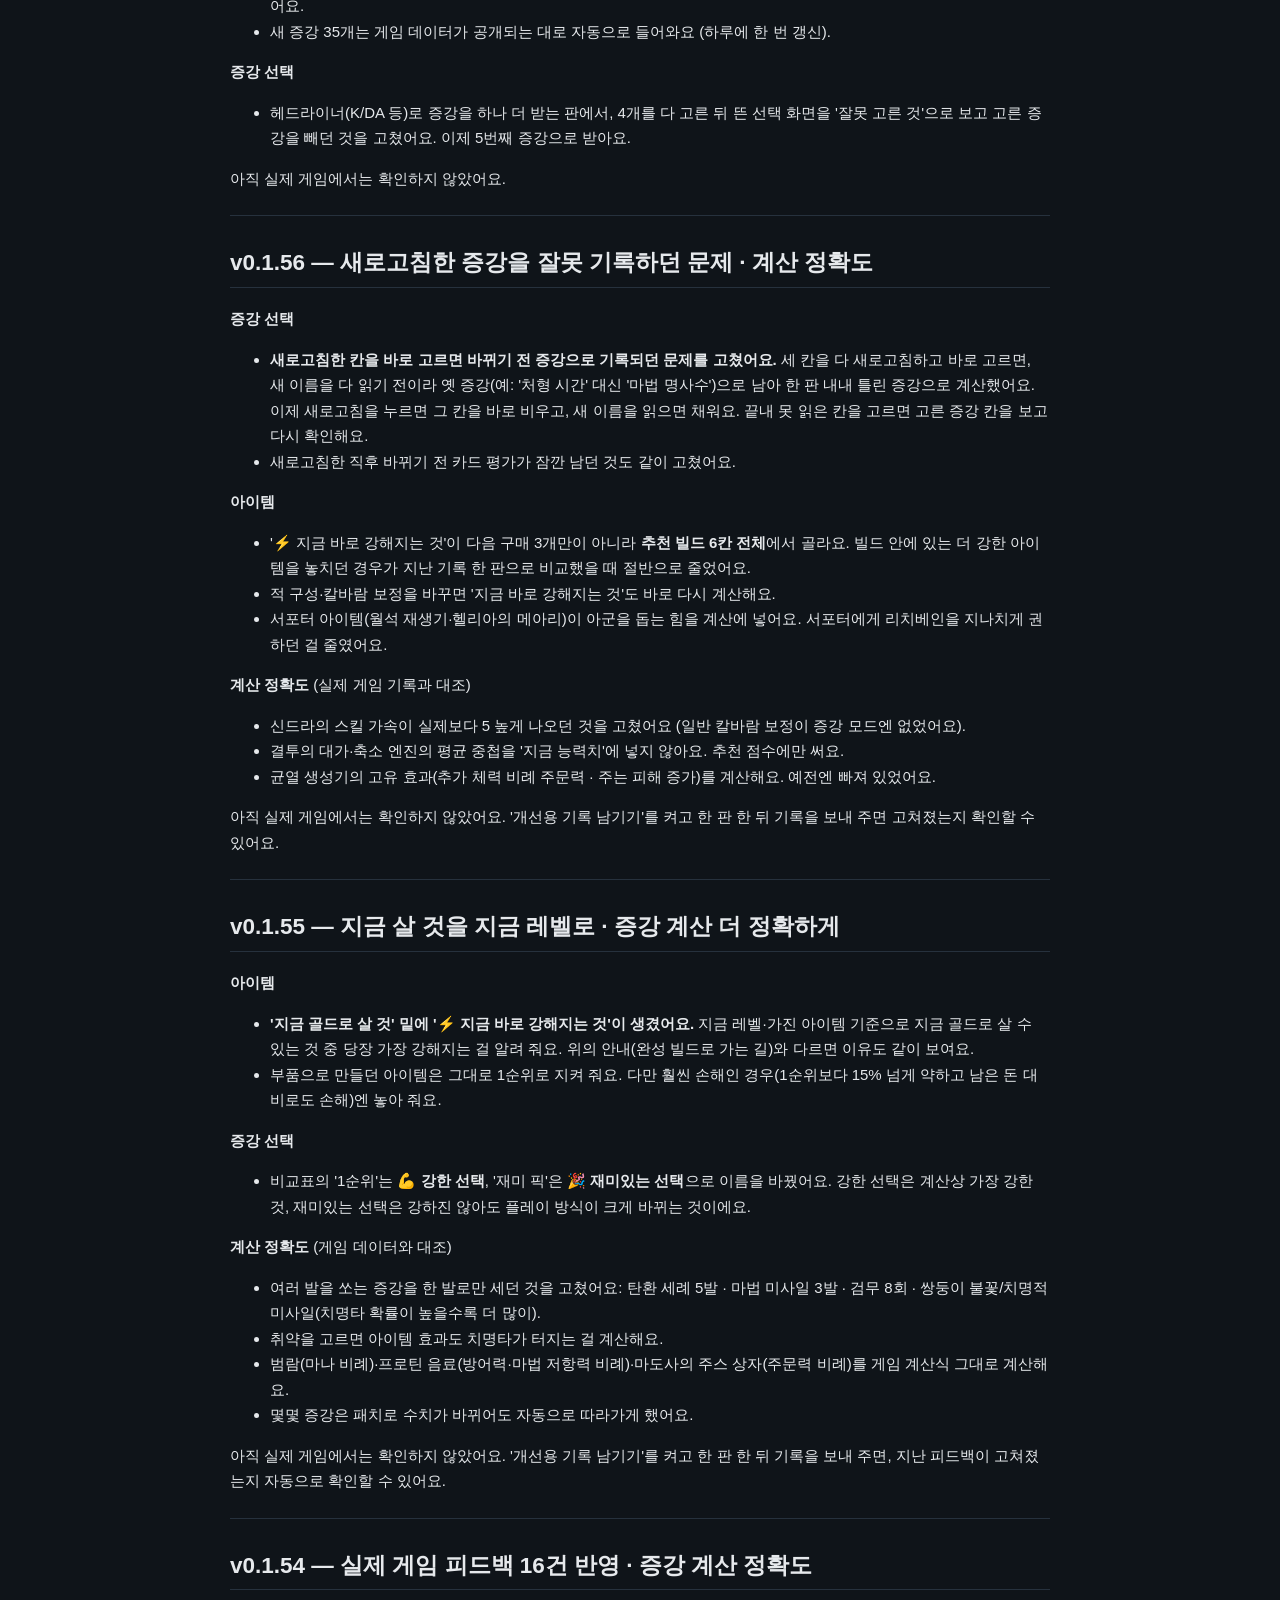
==== commit 1da2846b: "docs: v0.1.91 업데이트 내역에 챔피언 패시브·챔피언 성격 유지 추가, 실게임 미확인 문구 명확히 Co-Authored-By: Claude Opus 5.5 <noreply" ====
--- a/web/changelog.html
+++ b/web/changelog.html
@@ -14,10 +14,11 @@
 <h1>업데이트 내역</h1>
 <p>칼바람 증강 Addon이 버전마다 무엇이 바뀌었는지 정리한 곳이에요. 처음 쓰는 분도 알 수 있게 쉬운 말로 적어요.</p>
 <hr>
-<h2>v0.1.91 — 고른 증강에 맞는 아이템을 더 정확하게 계산해요</h2>
+<h2>v0.1.91 — 고른 증강에 맞춰 아이템 계산을 고쳤어요</h2>
 <p><b>증강 몰빵 빌드</b></p>
 <ul>
 <li><b>증강 몰빵 빌드는 이제 라이엇 추천 아이템에 끌려가지 않아요.</b> 라이엇 추천은 증강 없이 짠 빌드라서, 고른 증강을 더 키울 수 있는 아이템이 있어도 추천 아이템 쪽으로 돌아가곤 했어요. 균형 빌드는 지금처럼 라이엇 추천을 참고해요.</li>
+<li><b>증강 몰빵 빌드도 챔피언 성격을 지켜요.</b> 딜러·탱커·서포터마다 중요한 능력을 그대로 두고, 그 위에서 고른 증강 효과를 키우는 아이템을 골라요. 증강 하나 때문에 챔피언에게 안 맞는 빌드로 확 바뀌는 일을 줄였어요.</li>
 <li><b>아이템으로 키울 수 없는 증강은 균형 빌드를 그대로 보여 줘요.</b> 효과가 없거나 고정 효과라 아이템과 상관없는 증강을 골랐을 때, 엉뚱하게 다른 빌드로 바뀌지 않아요. 고정 효과로 보여도 아이템을 거쳐 커지는 증강(빵과 버터 등)은 그대로 맞춰 줘요.</li>
 <li><b>균형 빌드에서 출발해도 증강을 더 키우는 아이템으로 바꿔 봐요.</b> 전투력은 균형 빌드보다 낮추지 않으면서, 고른 증강 효과를 더 키우는 한 칸 교체가 있으면 바꿔요(예: 럭스 + 속전속결).</li>
 <li><b>스킬 사용 시 터지는 증강·아이템 효과를 실제로 스킬을 맞히는 빈도로 계산해요.</b> 예전엔 스킬을 쓸 때마다 항상 맞힌다고 봐서 리치베인 같은 효과를 너무 높게 쳤어요. 그래서 케일 기본 빌드가 주문력에서 공격력 치명타로 바뀌었어요.</li>
@@ -30,13 +31,14 @@
 </ul>
 <p><b>계산</b></p>
 <ul>
+<li><b>챔피언 패시브 능력치를 계산에 넣었어요.</b> 벨베스 공격 속도처럼 패시브로 오르는 능력치가 빠져 있던 21명이에요. 평균 중첩 수·가동률은 설명을 보고 정한 가정이에요.</li>
 <li>빌드를 고른 뒤 한 칸씩 바꿔 보며 더 나은 조합을 찾아요. 물리·마법을 둘 다 쓰는 챔피언(케일·코그모 등)은 반대쪽 빌드도 한 번 더 찾아요.</li>
 <li>증강 목록에 &#x27;수치 계산 없음 · 이 챔피언에겐 효과 없음 · 아이템과 무관 · 고정 효과&#x27; 안내가 붙어요.</li>
 <li>굶주린 히드라 업그레이드(흡혈 +8%), 대상 체력 비례 증강(화염 낙인 등)의 계산을 바로잡았어요.</li>
 <li>간지럼 괴물의 적중 시 마법 피해를 두 번 세던 문제를 고쳤어요.</li>
 <li>계산이 늘어서 증강 선택 화면의 빌드 변화 표시가 조금 늦게 뜰 수 있어요(카드 평가는 먼저 떠요).</li>
 </ul>
-<p>아직 실제 게임에서는 확인하지 않았어요. 특히 근접 전사에게 구인수의 격노검을 권하는 건 &#x27;한타 내내 평타를 친다&#x27;는 가정에 기대고 있어요.</p>
+<p>모든 변경은 계산끼리 비교해 확인했고, 실제 게임에서 추천이 더 잘 맞는지는 아직 확인하지 않았어요. 특히 근접 전사에게 구인수의 격노검을 권하는 건 &#x27;한타 내내 평타를 친다&#x27;는 가정에 기대고 있어요.</p>
 <h2>v0.1.90 — 구인수의 격노검을 너무 높게 권하던 문제를 고쳤어요</h2>
 <p><b>아이템 추천</b></p>
 <ul>
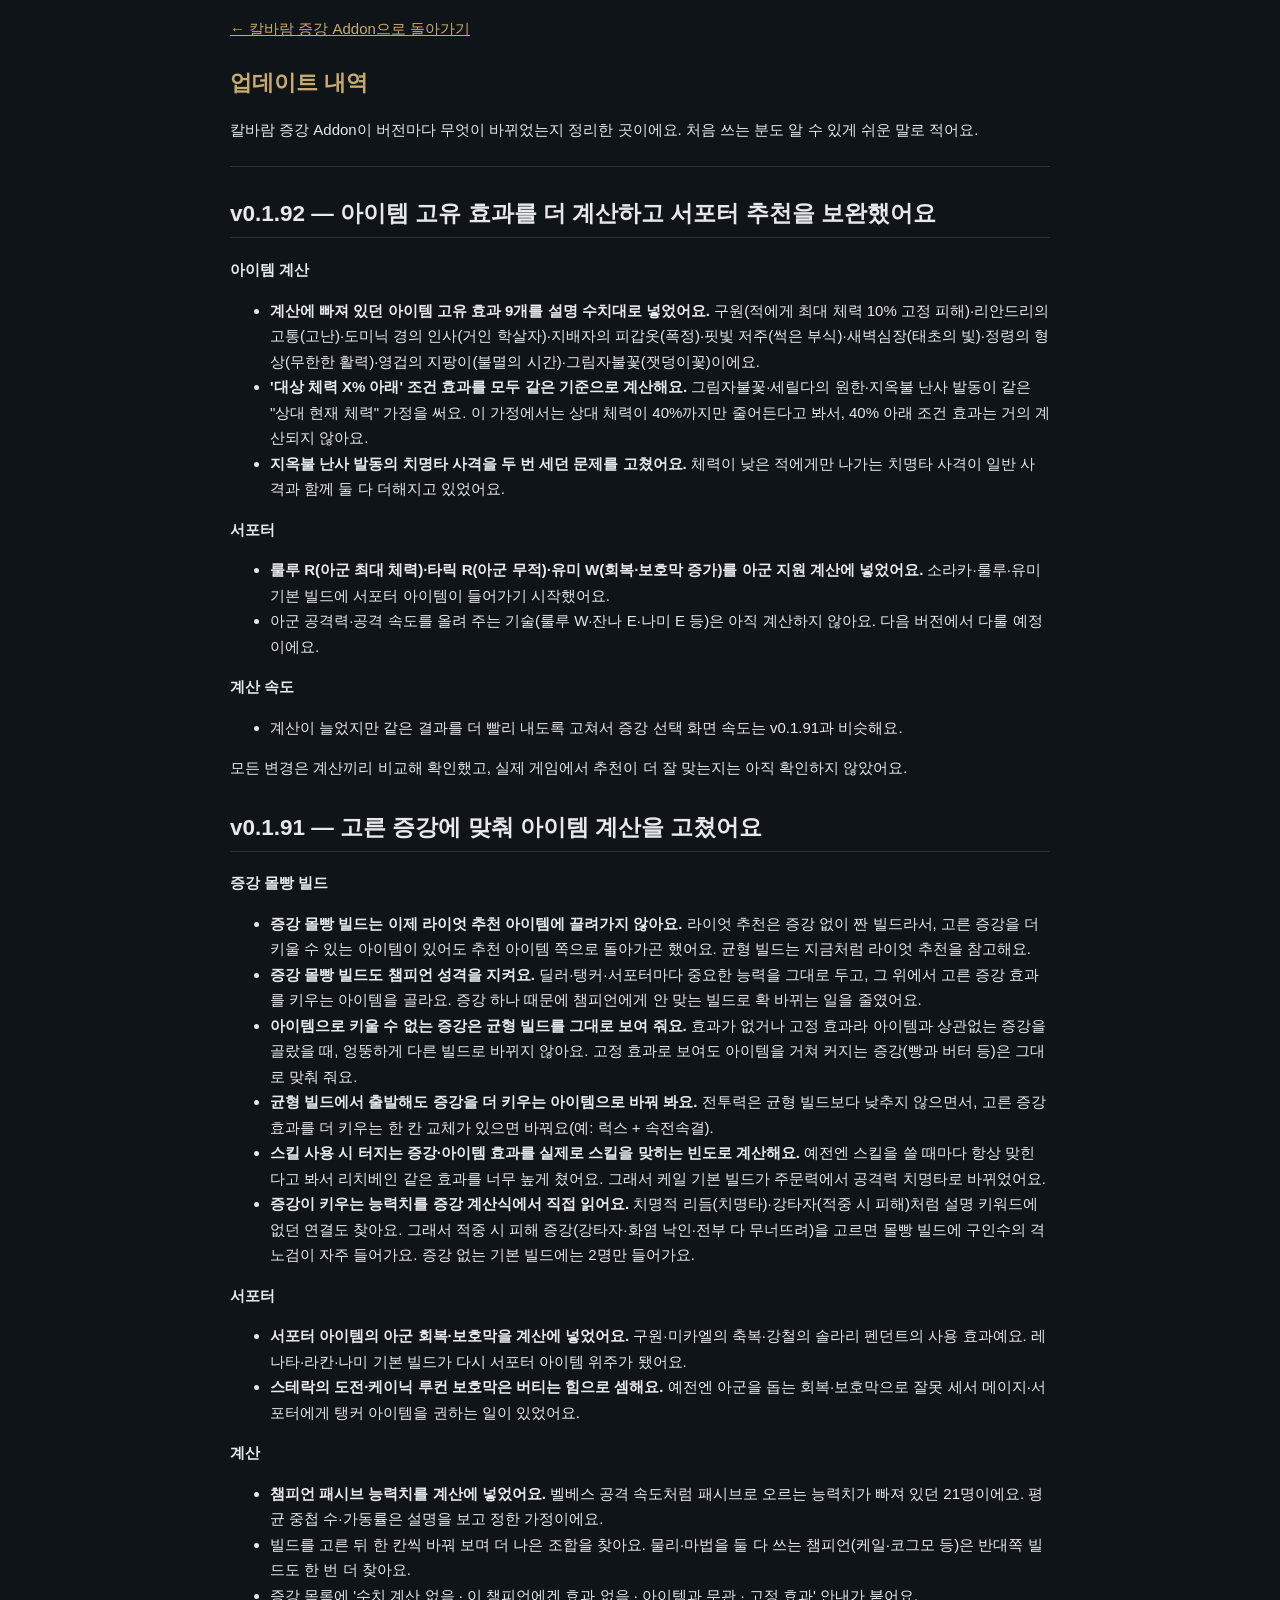
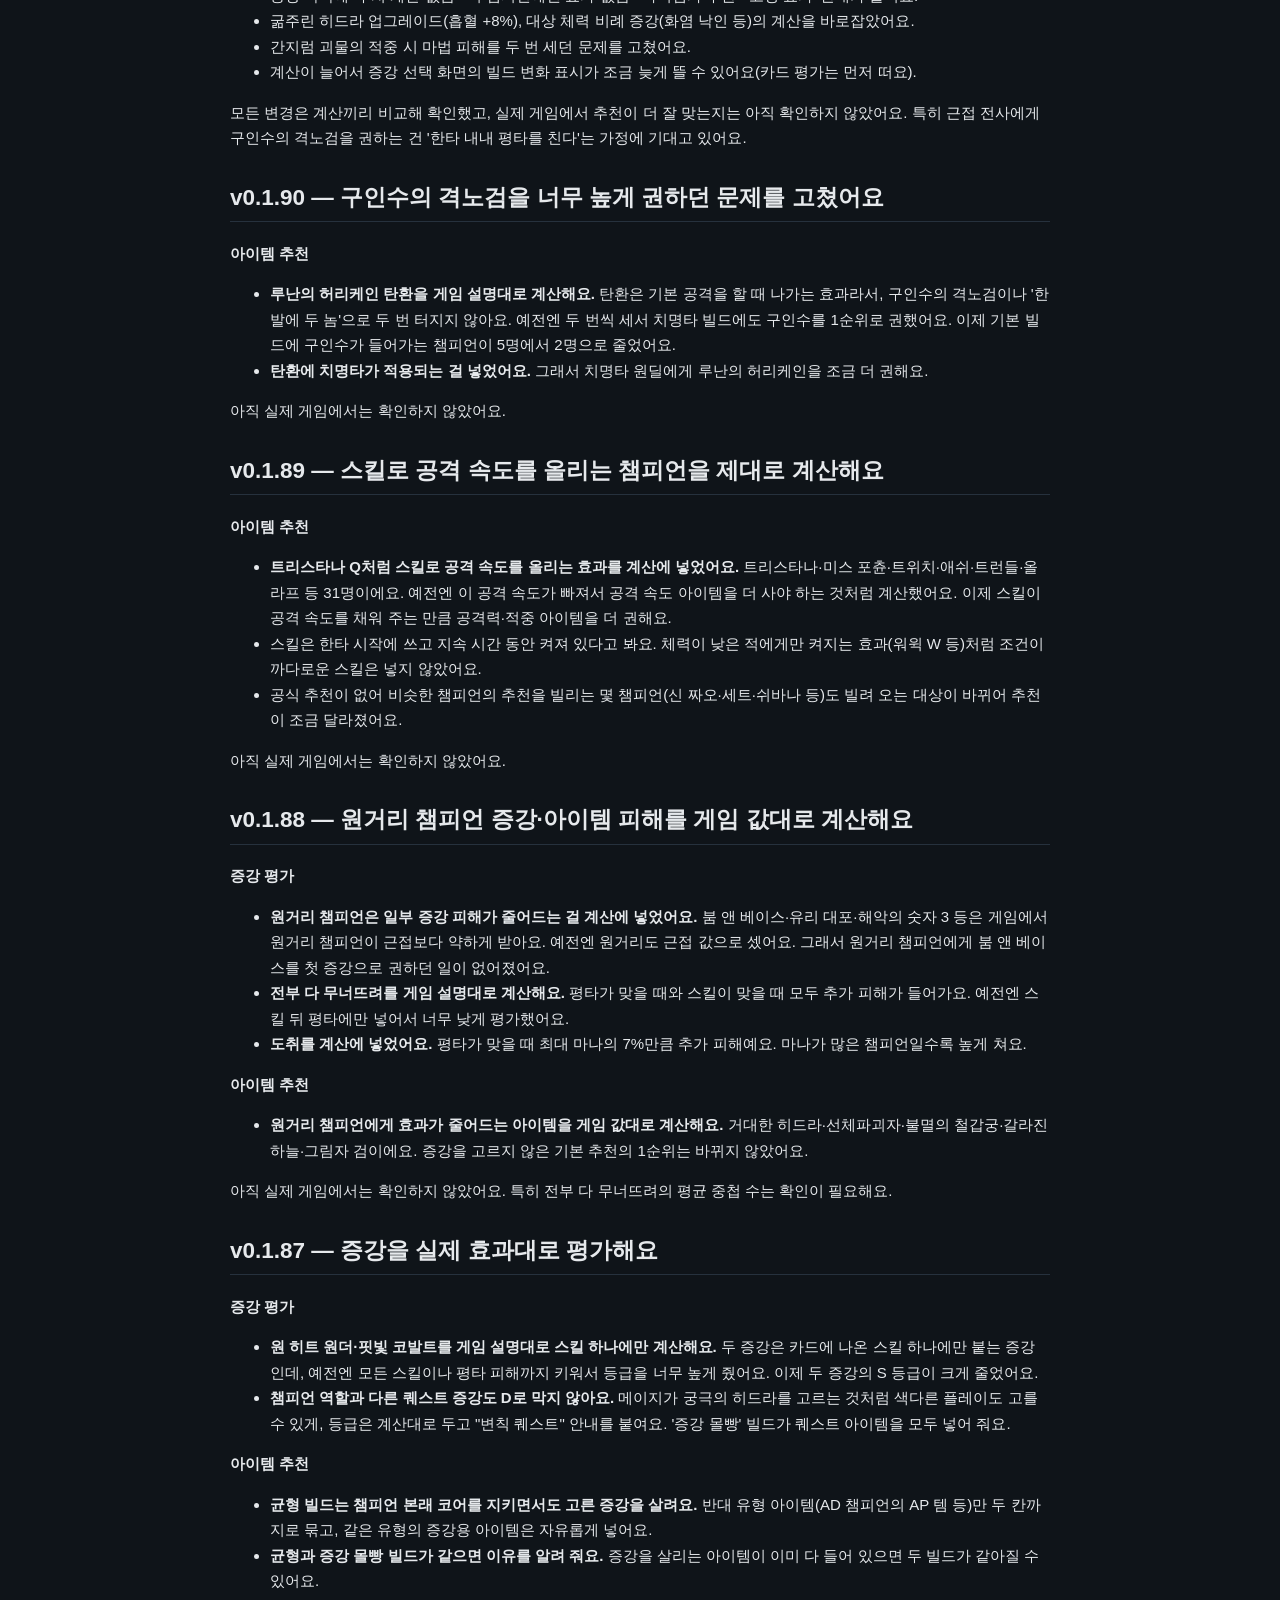
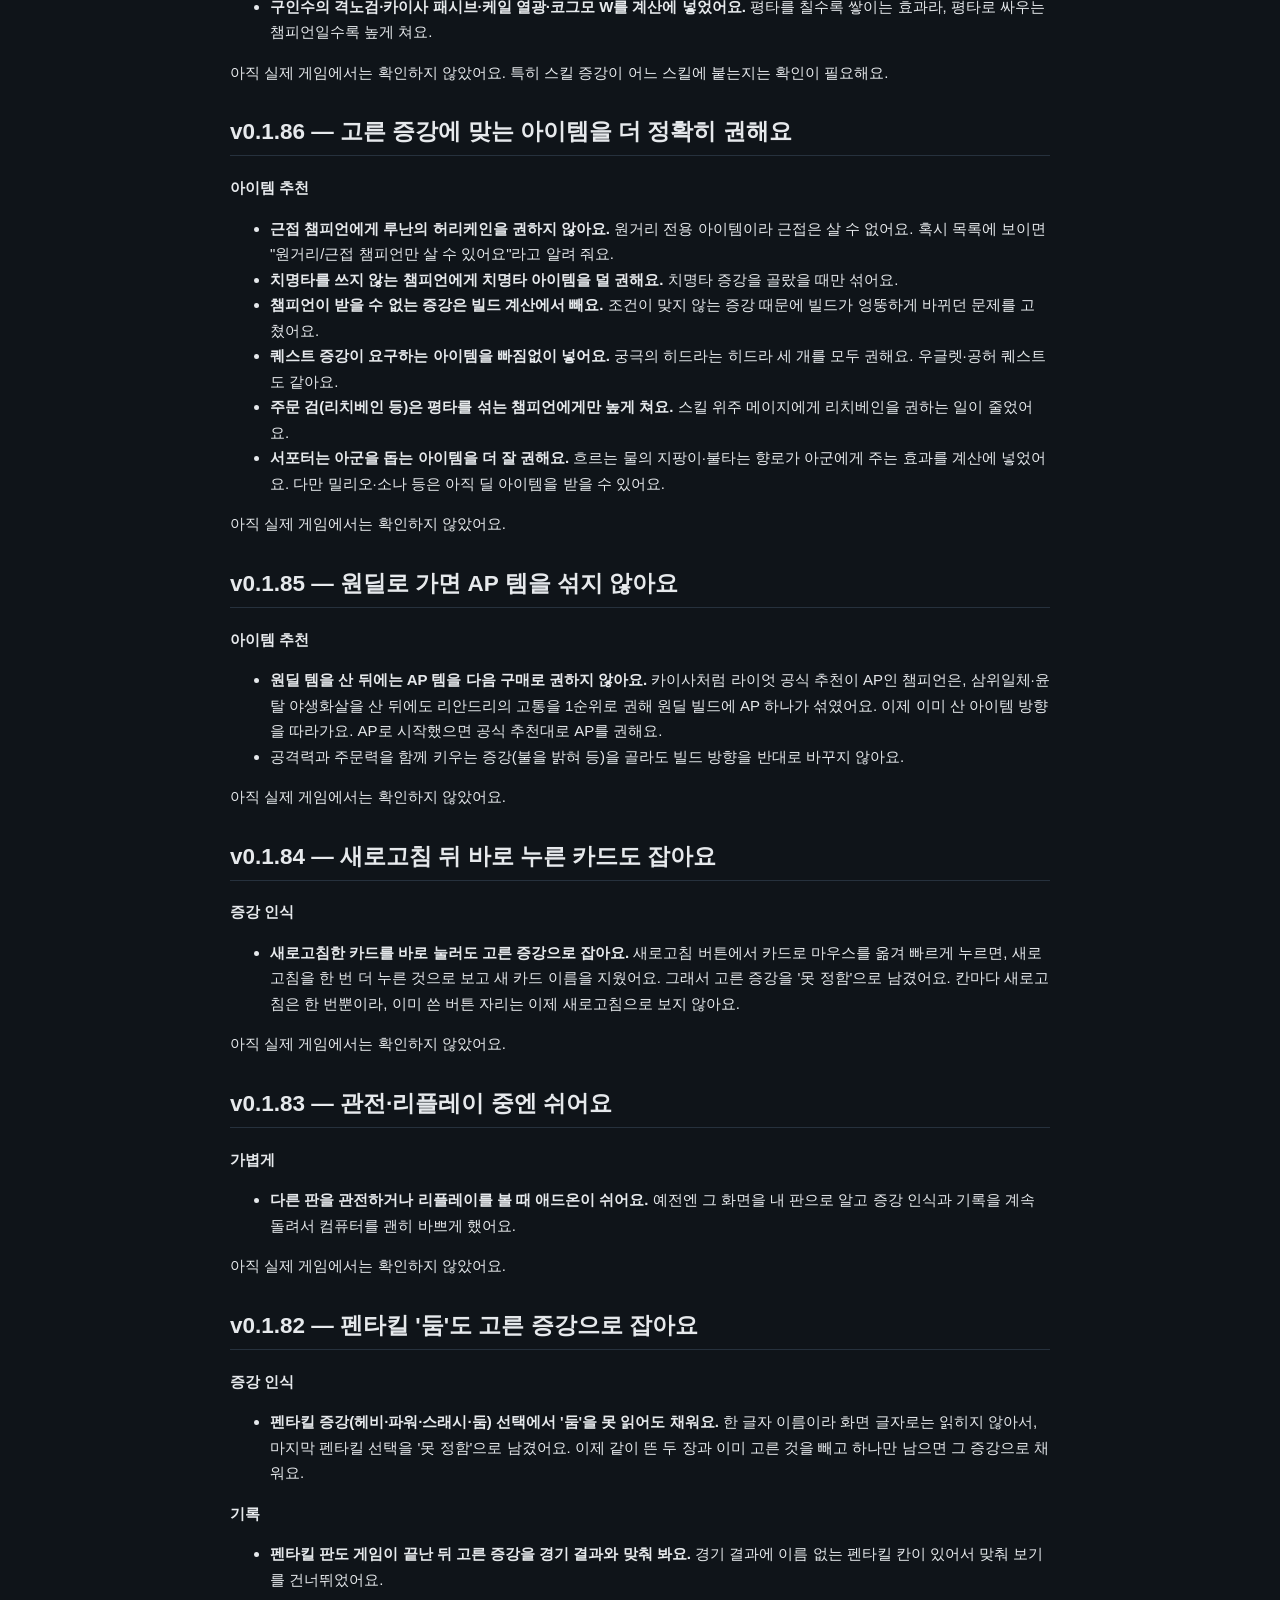
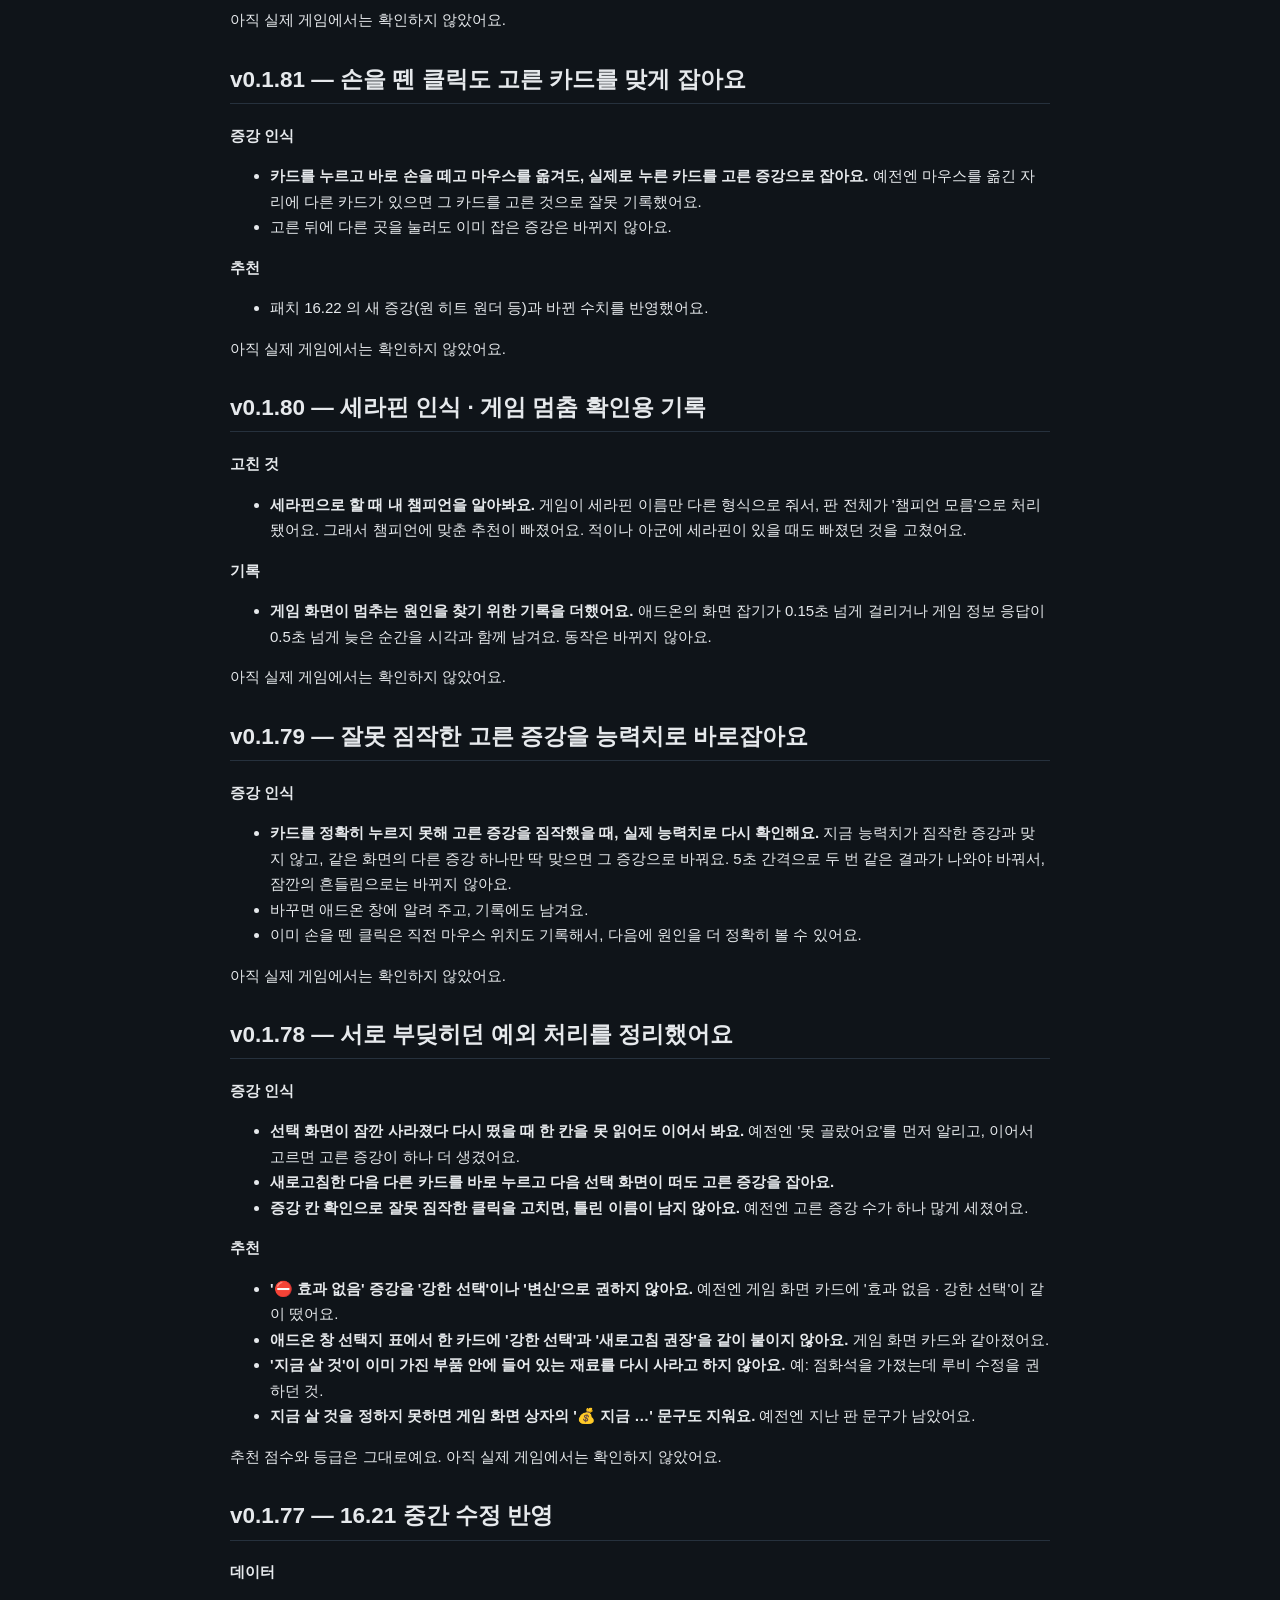
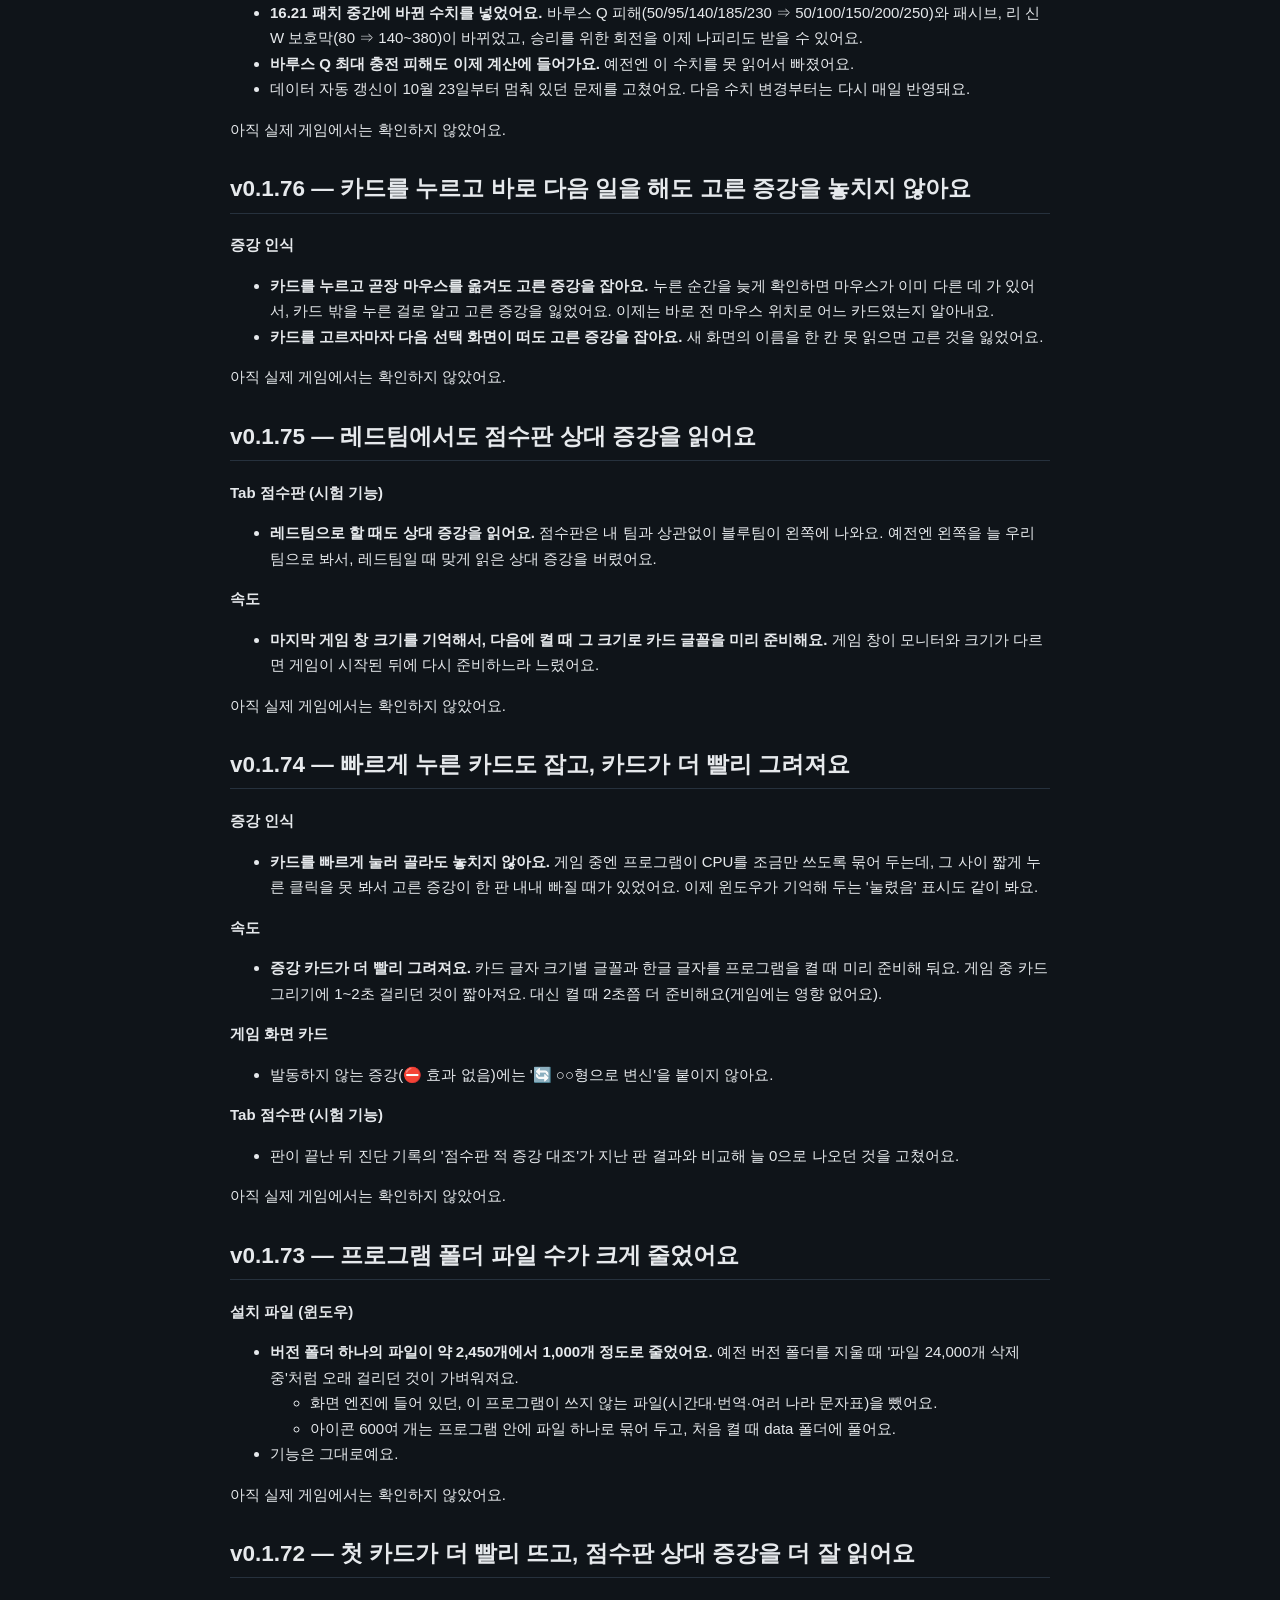
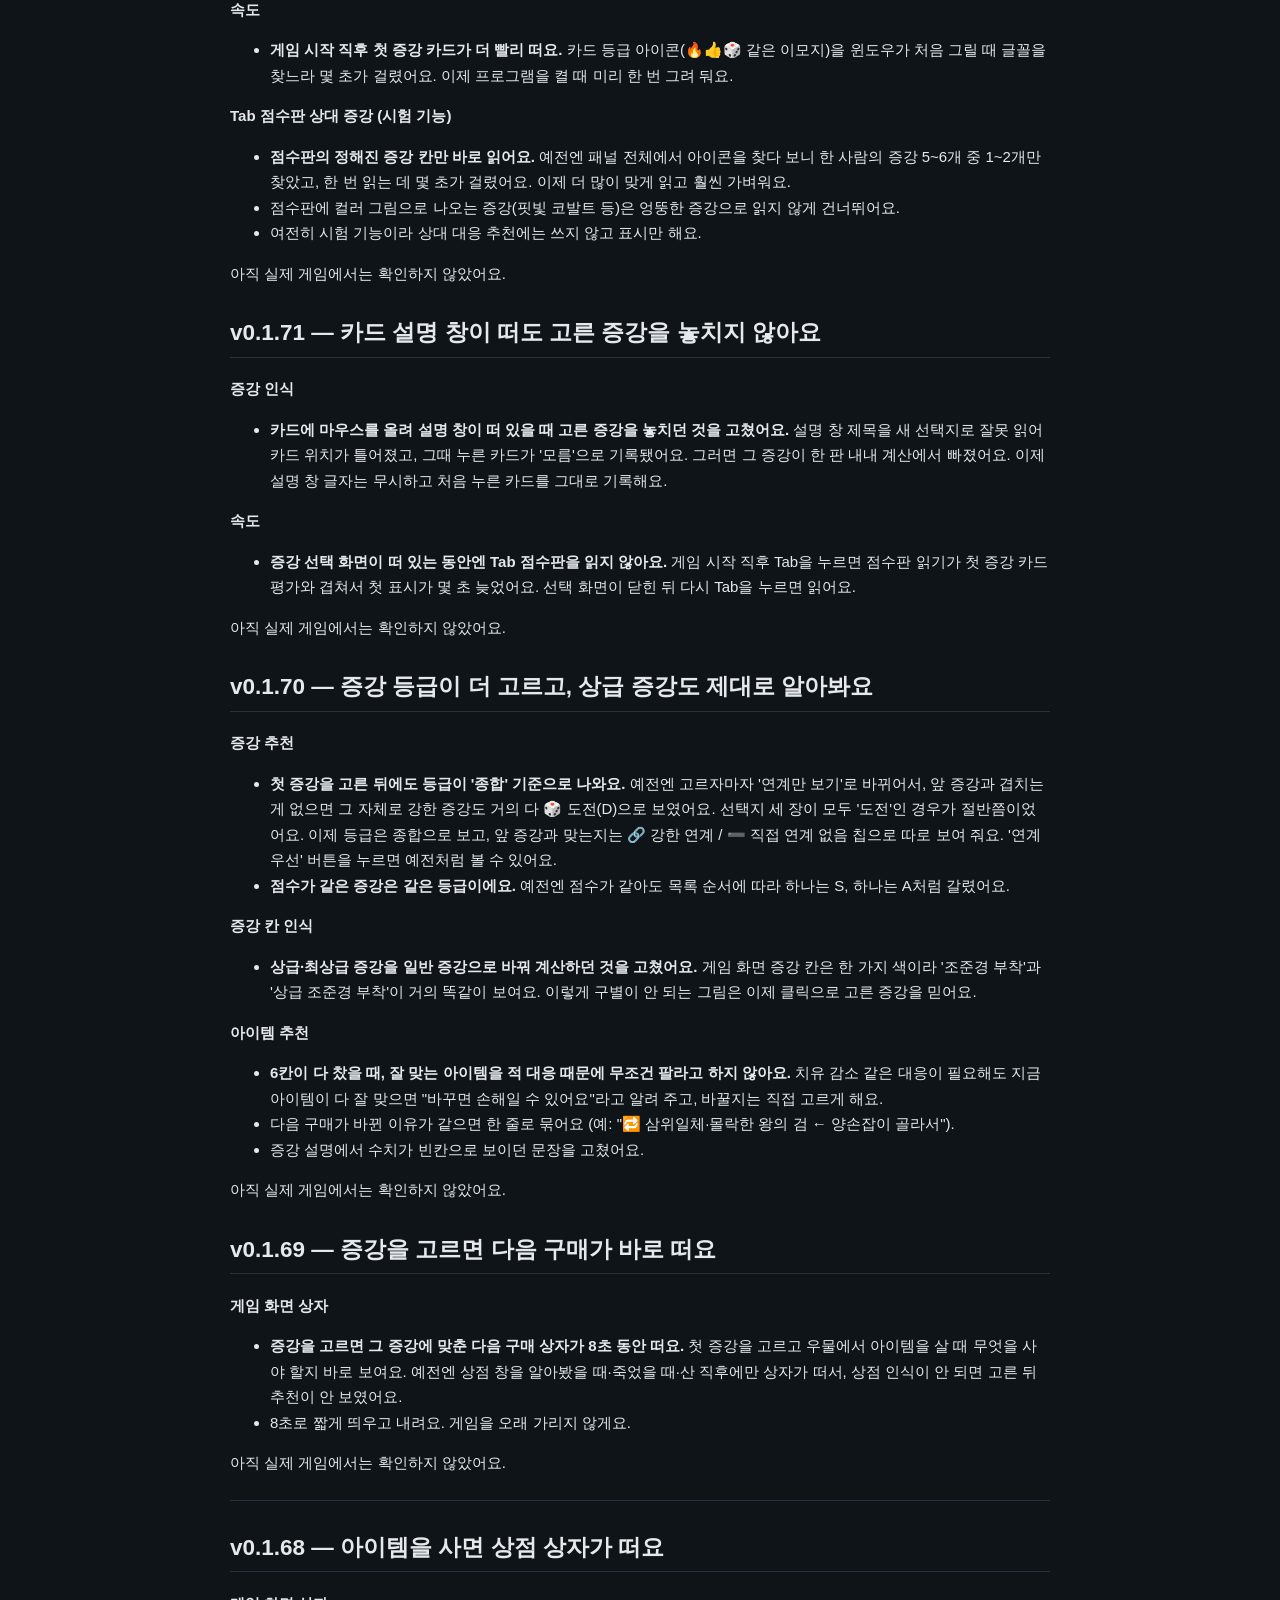
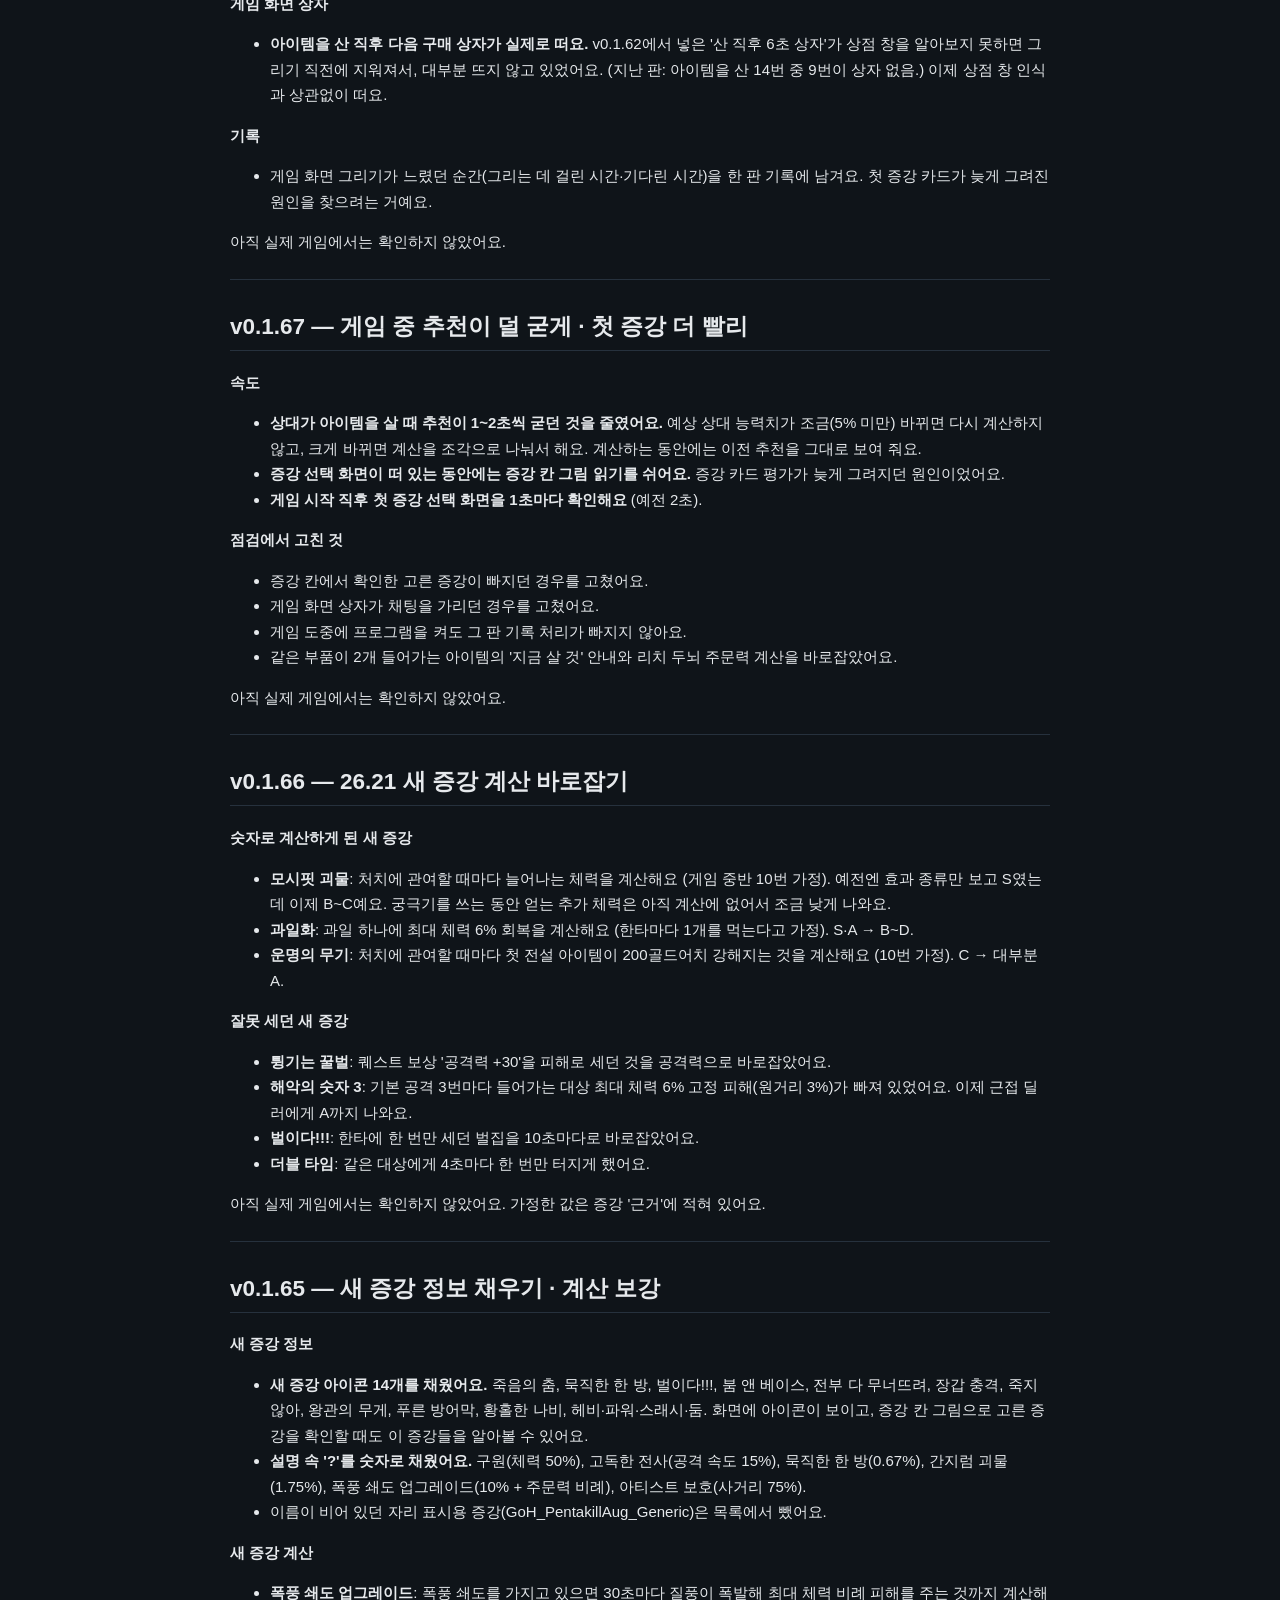
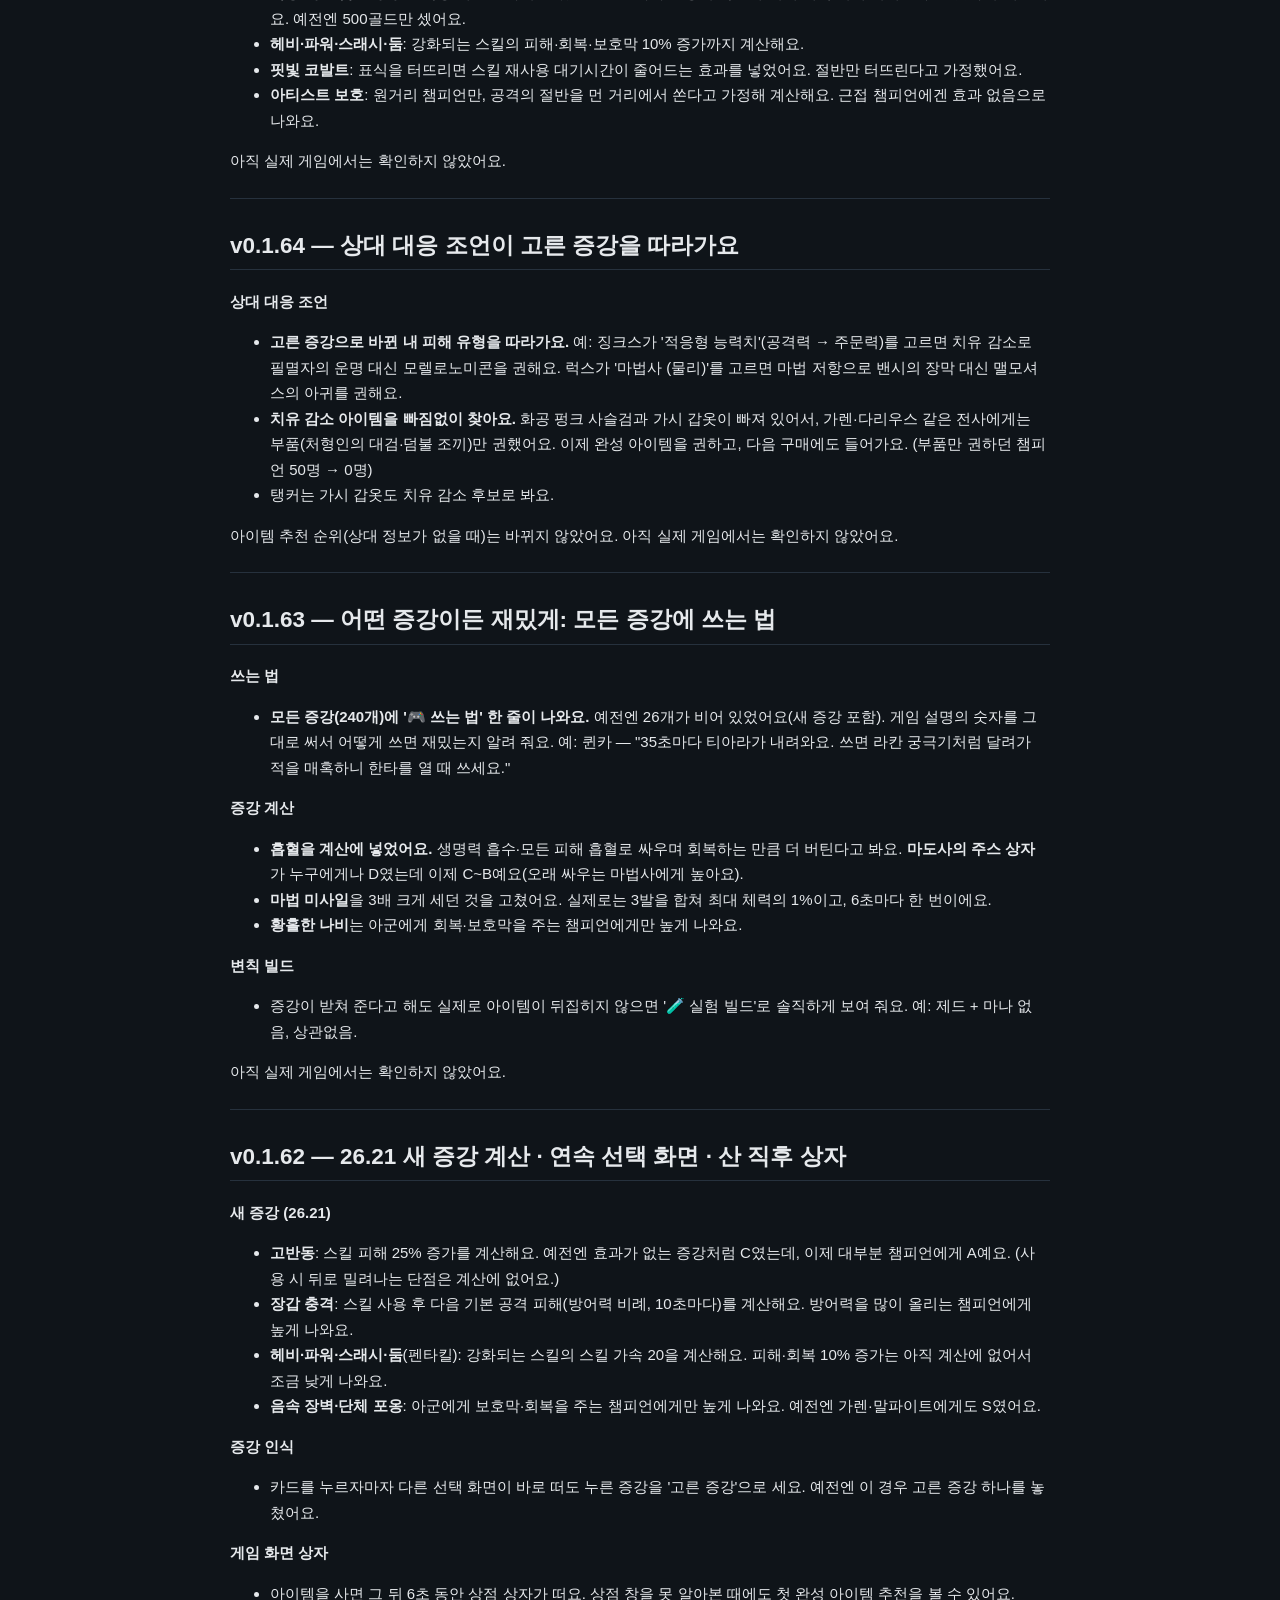
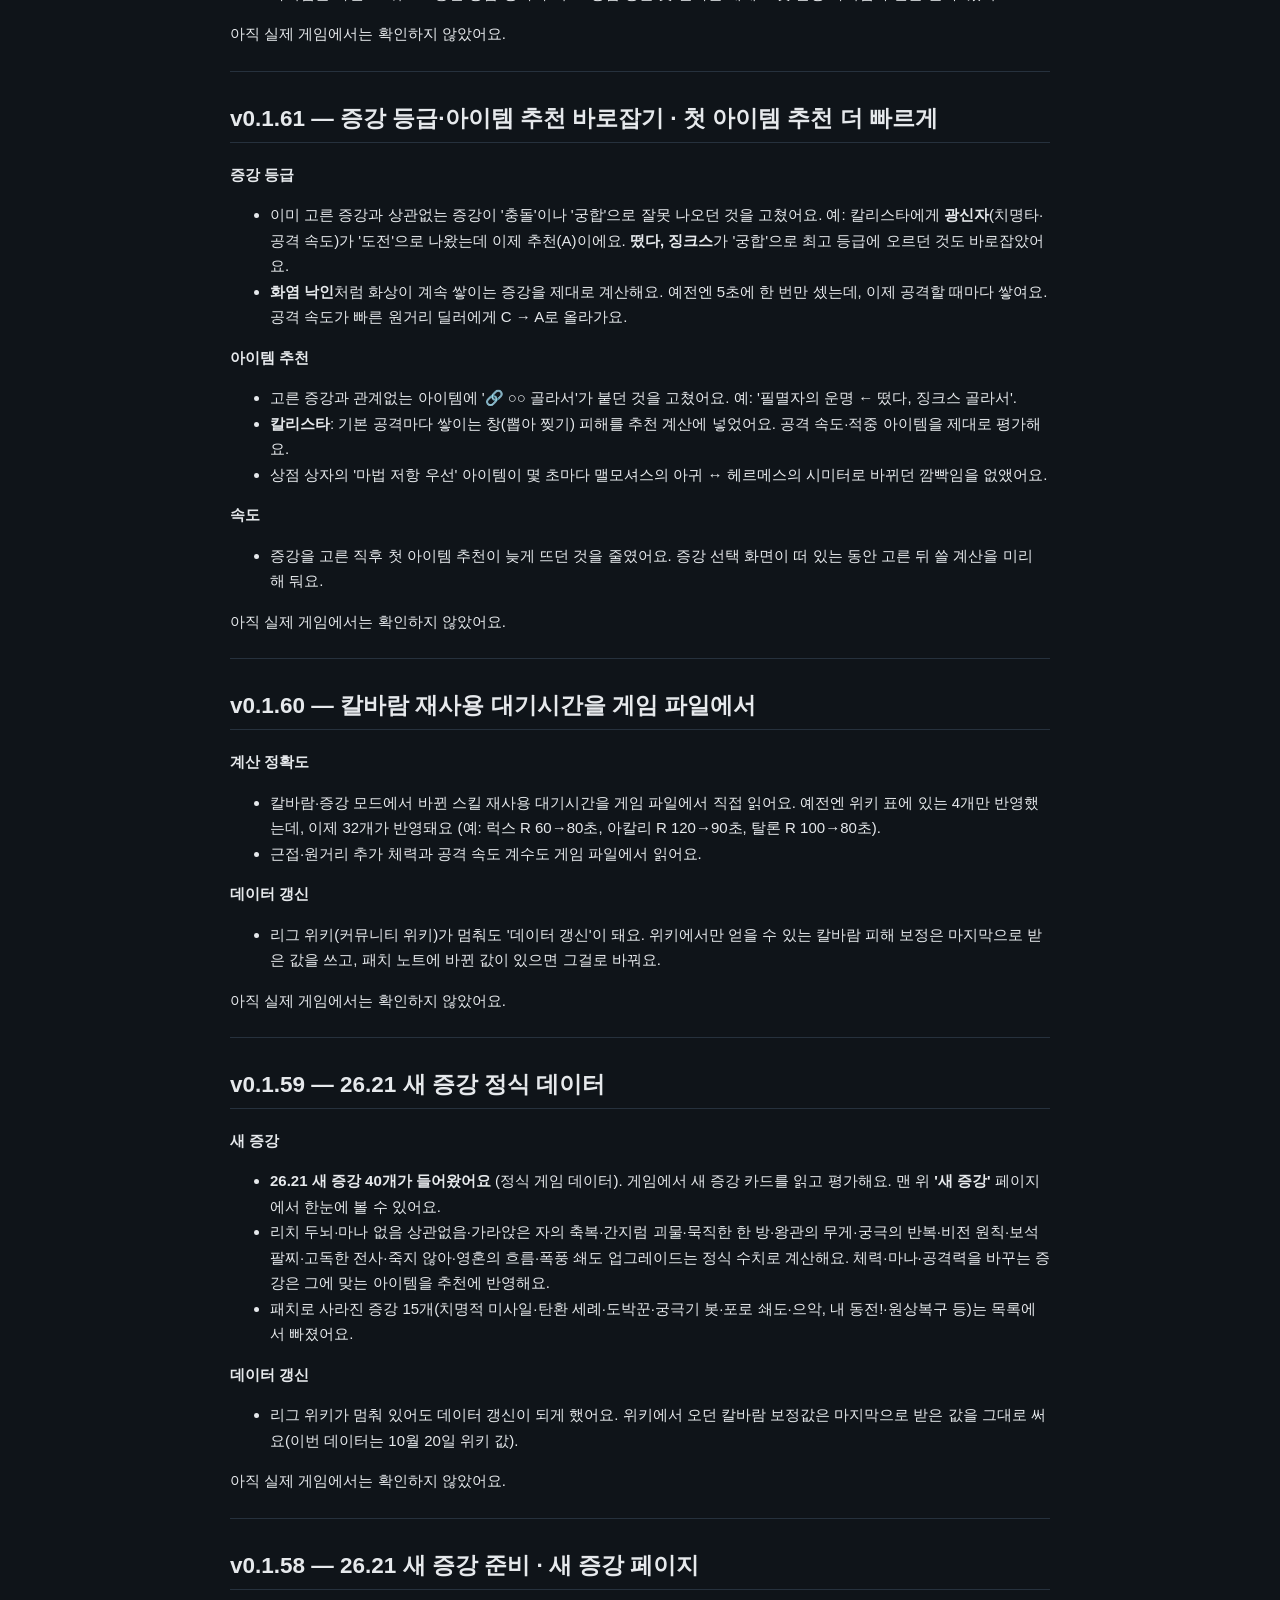
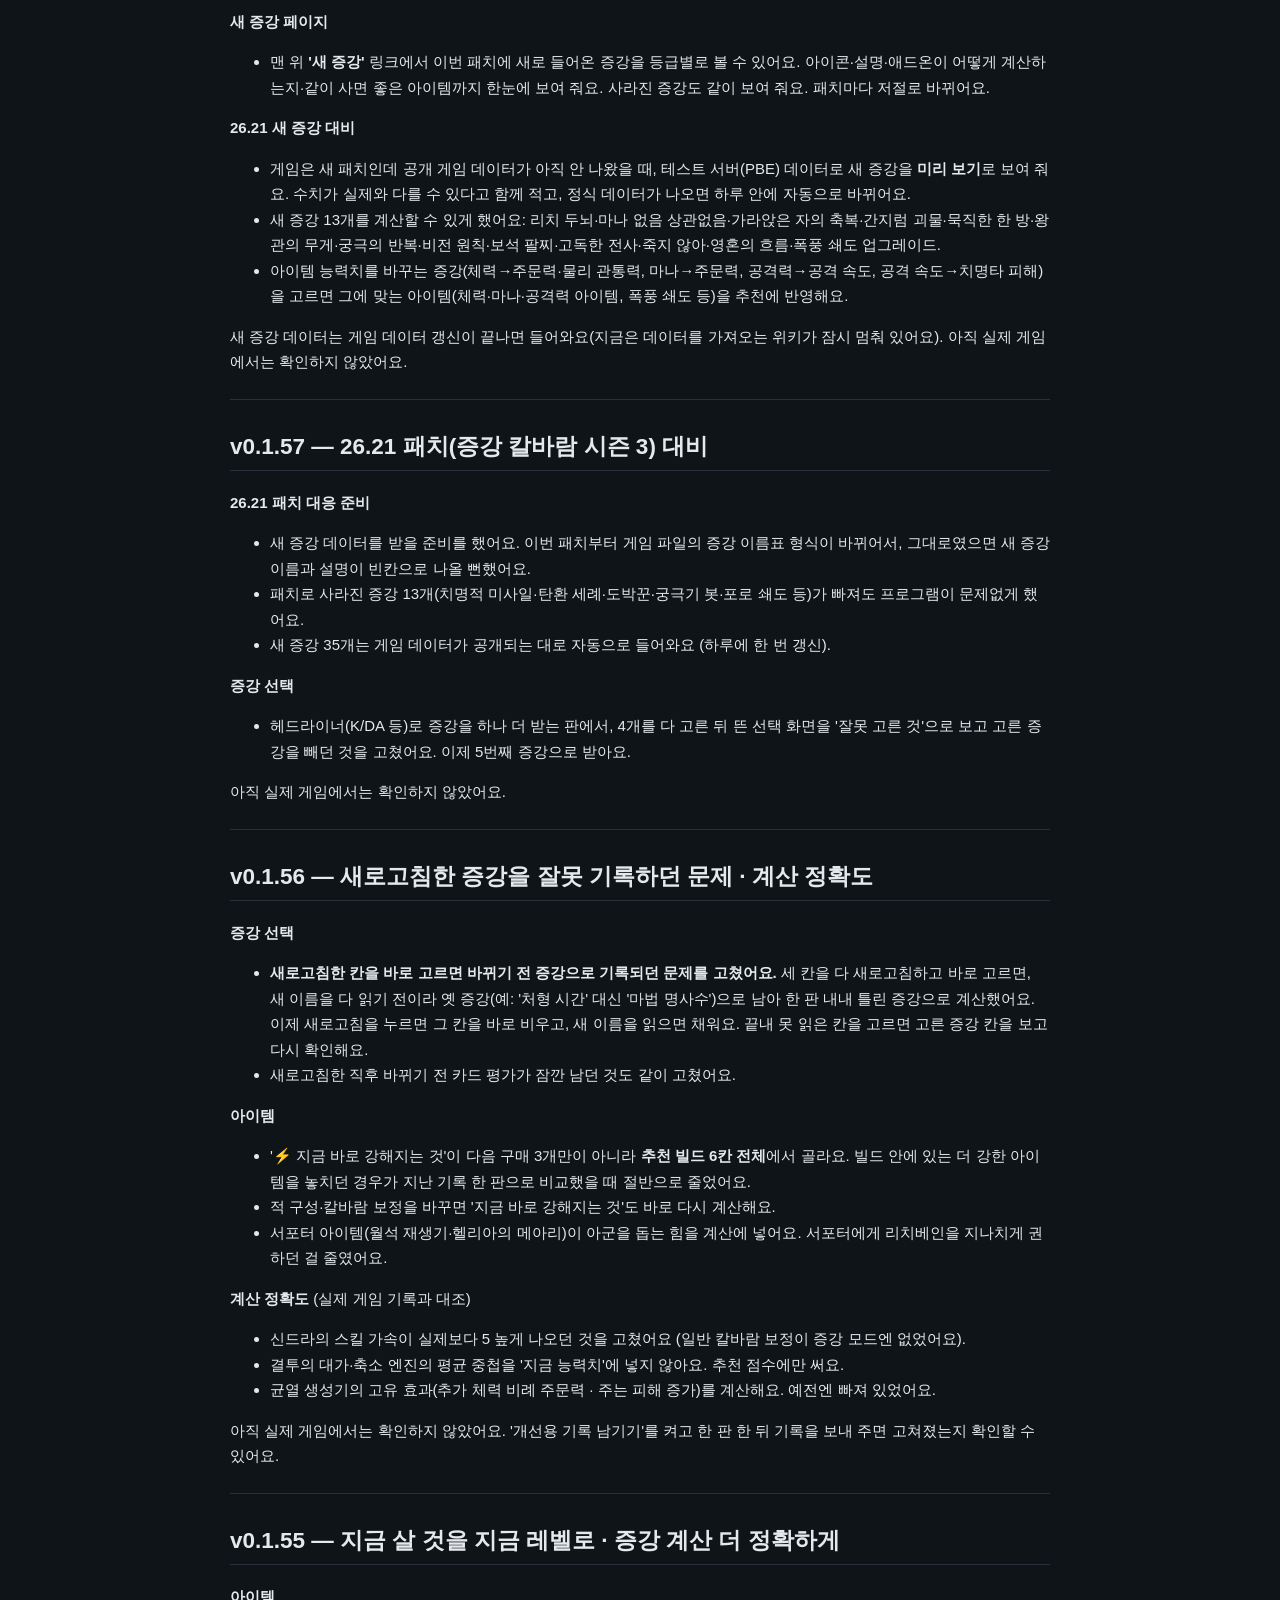
==== commit 589a75df: "release: v0.1.92 버전·업데이트 내역 Co-Authored-By: Claude Opus 5.5 <noreply@anthropic.com>" ====
--- a/web/changelog.html
+++ b/web/changelog.html
@@ -14,6 +14,23 @@
 <h1>업데이트 내역</h1>
 <p>칼바람 증강 Addon이 버전마다 무엇이 바뀌었는지 정리한 곳이에요. 처음 쓰는 분도 알 수 있게 쉬운 말로 적어요.</p>
 <hr>
+<h2>v0.1.92 — 아이템 고유 효과를 더 계산하고 서포터 추천을 보완했어요</h2>
+<p><b>아이템 계산</b></p>
+<ul>
+<li><b>계산에 빠져 있던 아이템 고유 효과 9개를 설명 수치대로 넣었어요.</b> 구원(적에게 최대 체력 10% 고정 피해)·리안드리의 고통(고난)·도미닉 경의 인사(거인 학살자)·지배자의 피갑옷(폭정)·핏빛 저주(썩은 부식)·새벽심장(태초의 빛)·정령의 형상(무한한 활력)·영겁의 지팡이(불멸의 시간)·그림자불꽃(잿덩이꽃)이에요.</li>
+<li><b>&#x27;대상 체력 X% 아래&#x27; 조건 효과를 모두 같은 기준으로 계산해요.</b> 그림자불꽃·세릴다의 원한·지옥불 난사 발동이 같은 &quot;상대 현재 체력&quot; 가정을 써요. 이 가정에서는 상대 체력이 40%까지만 줄어든다고 봐서, 40% 아래 조건 효과는 거의 계산되지 않아요.</li>
+<li><b>지옥불 난사 발동의 치명타 사격을 두 번 세던 문제를 고쳤어요.</b> 체력이 낮은 적에게만 나가는 치명타 사격이 일반 사격과 함께 둘 다 더해지고 있었어요.</li>
+</ul>
+<p><b>서포터</b></p>
+<ul>
+<li><b>룰루 R(아군 최대 체력)·타릭 R(아군 무적)·유미 W(회복·보호막 증가)를 아군 지원 계산에 넣었어요.</b> 소라카·룰루·유미 기본 빌드에 서포터 아이템이 들어가기 시작했어요.</li>
+<li>아군 공격력·공격 속도를 올려 주는 기술(룰루 W·잔나 E·나미 E 등)은 아직 계산하지 않아요. 다음 버전에서 다룰 예정이에요.</li>
+</ul>
+<p><b>계산 속도</b></p>
+<ul>
+<li>계산이 늘었지만 같은 결과를 더 빨리 내도록 고쳐서 증강 선택 화면 속도는 v0.1.91과 비슷해요.</li>
+</ul>
+<p>모든 변경은 계산끼리 비교해 확인했고, 실제 게임에서 추천이 더 잘 맞는지는 아직 확인하지 않았어요.</p>
 <h2>v0.1.91 — 고른 증강에 맞춰 아이템 계산을 고쳤어요</h2>
 <p><b>증강 몰빵 빌드</b></p>
 <ul>
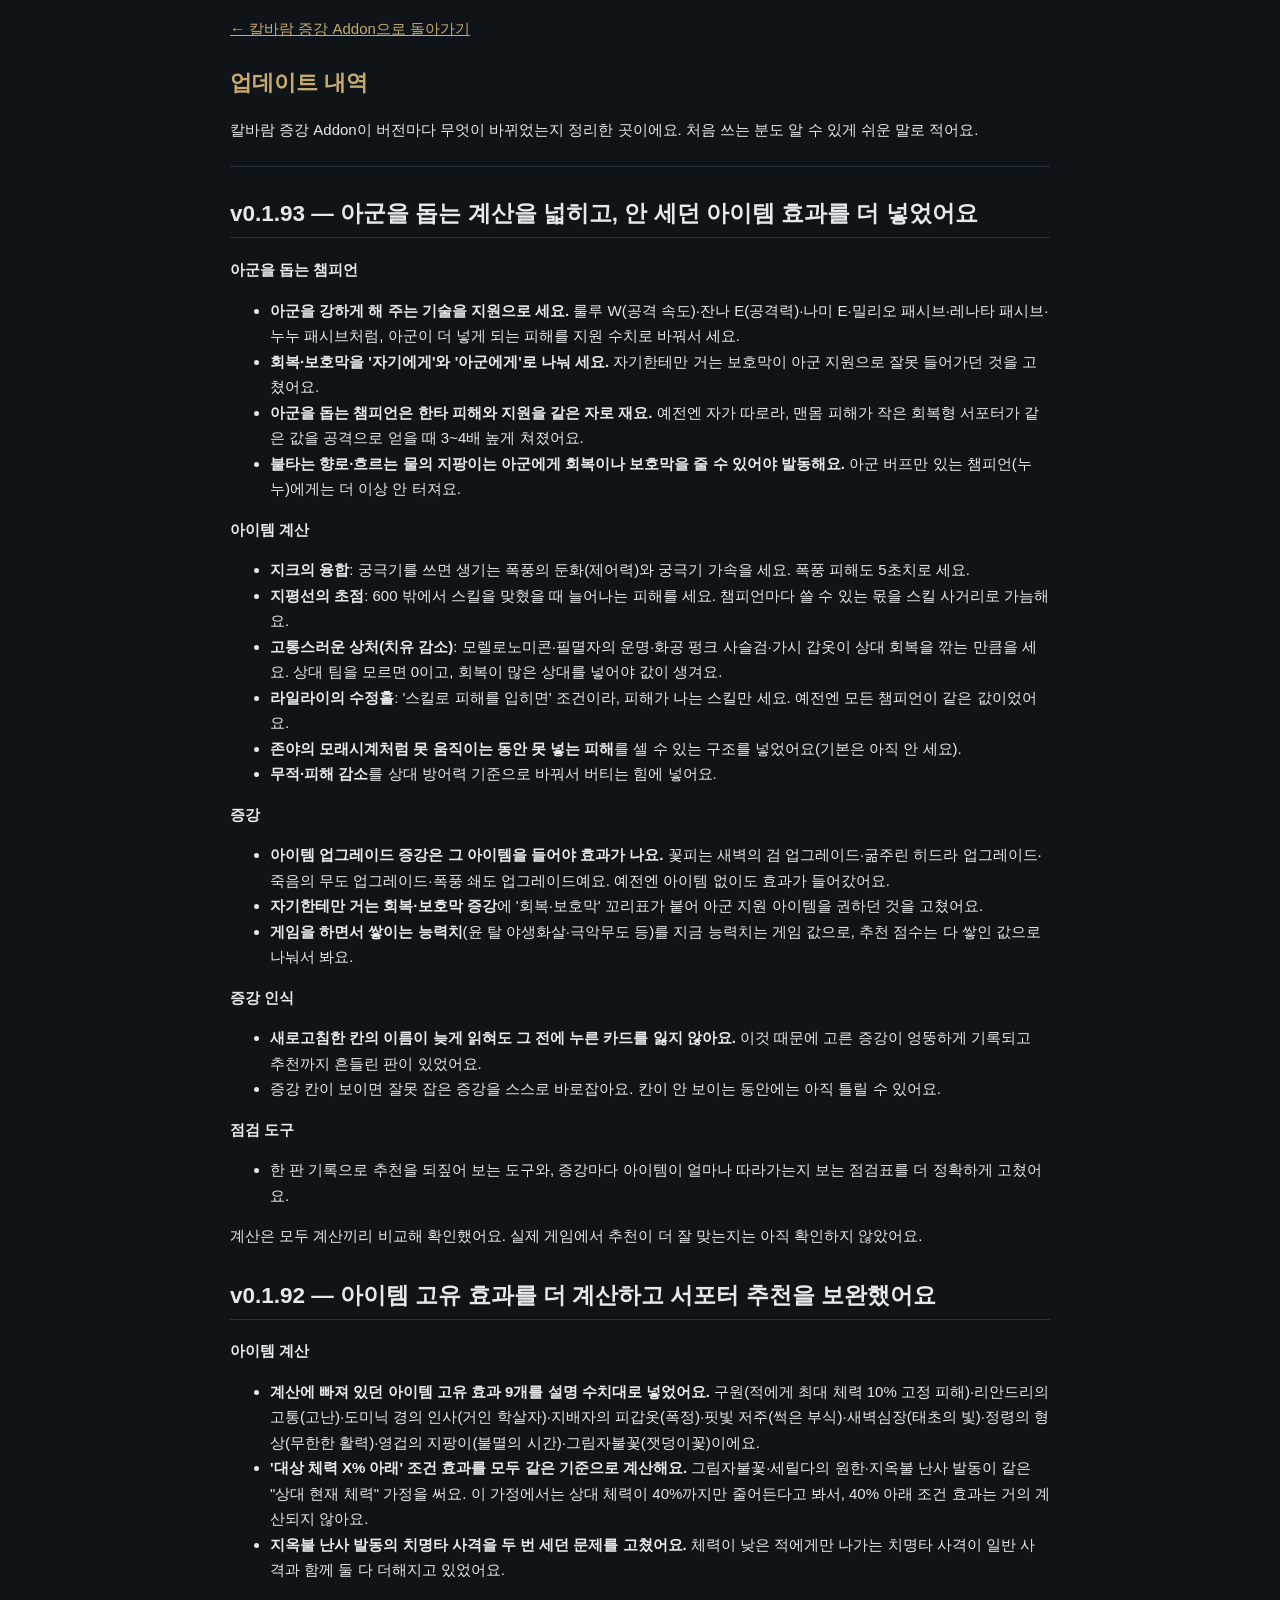
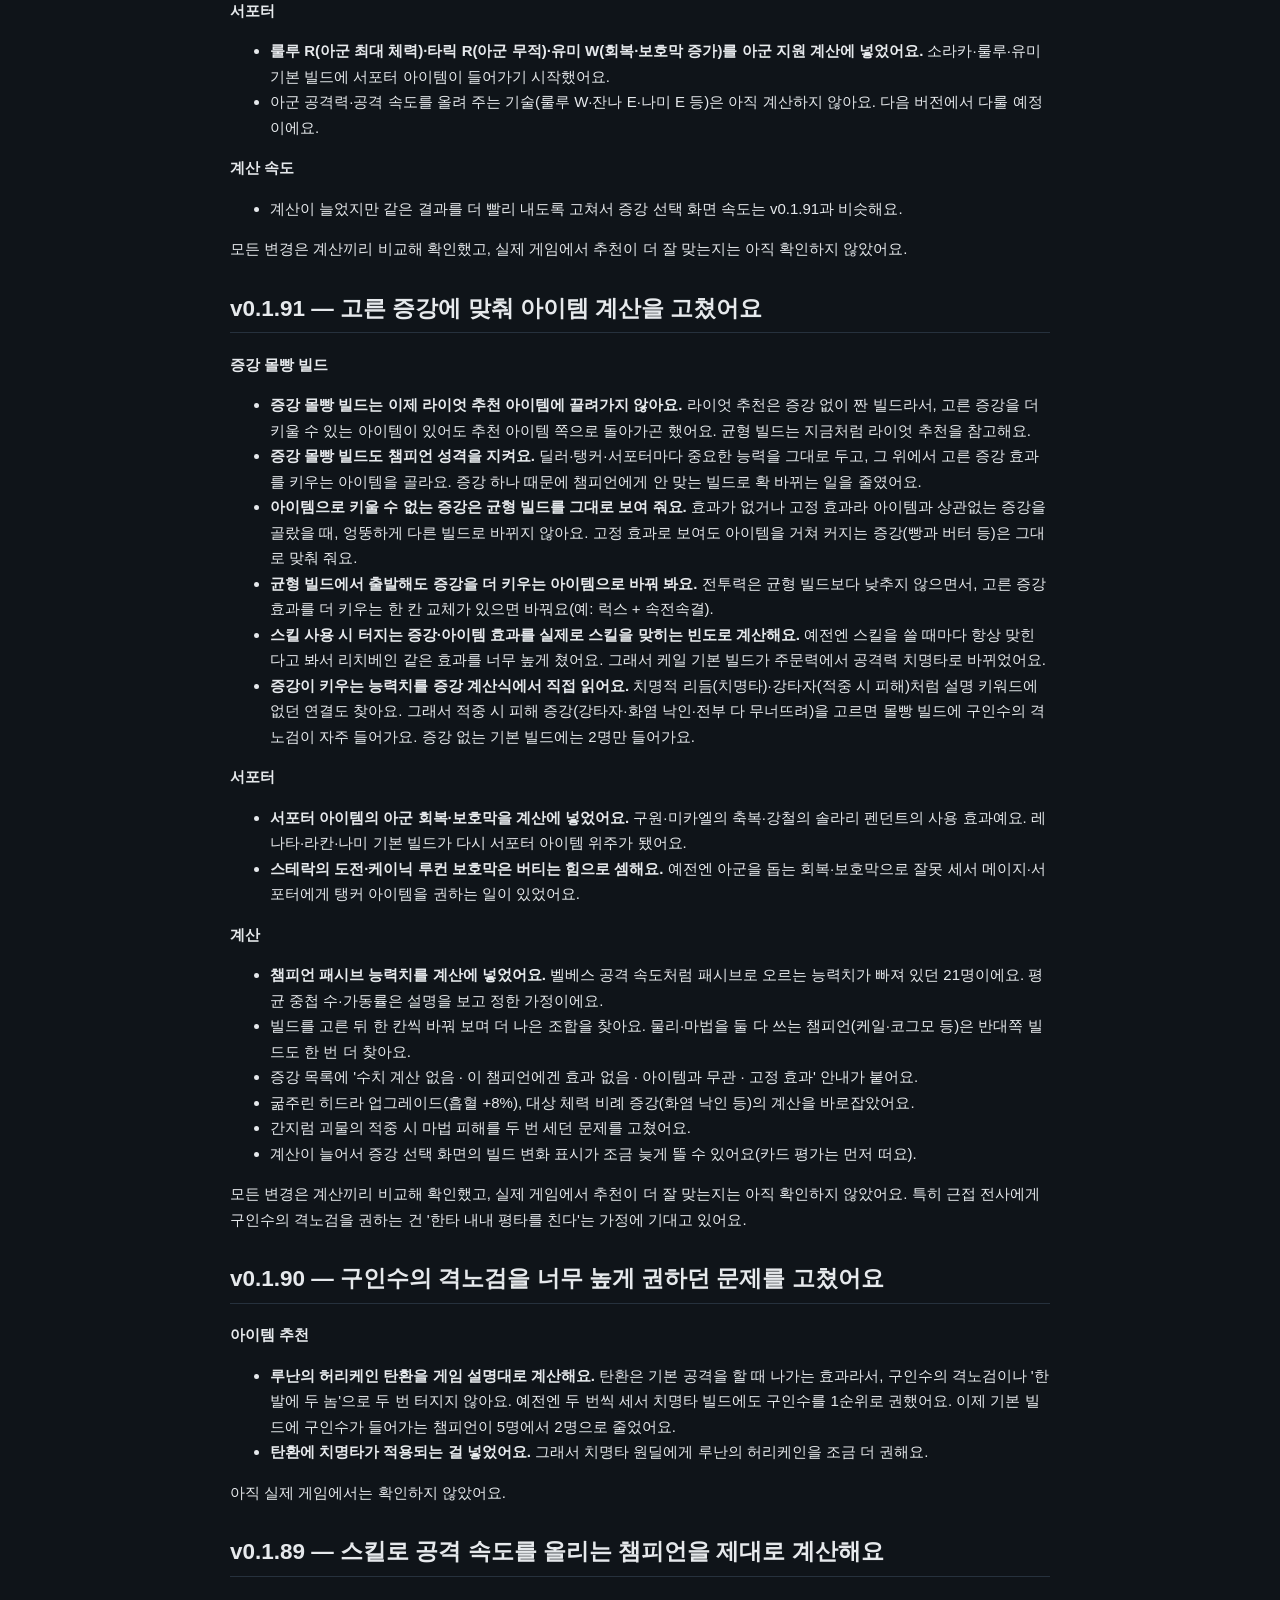
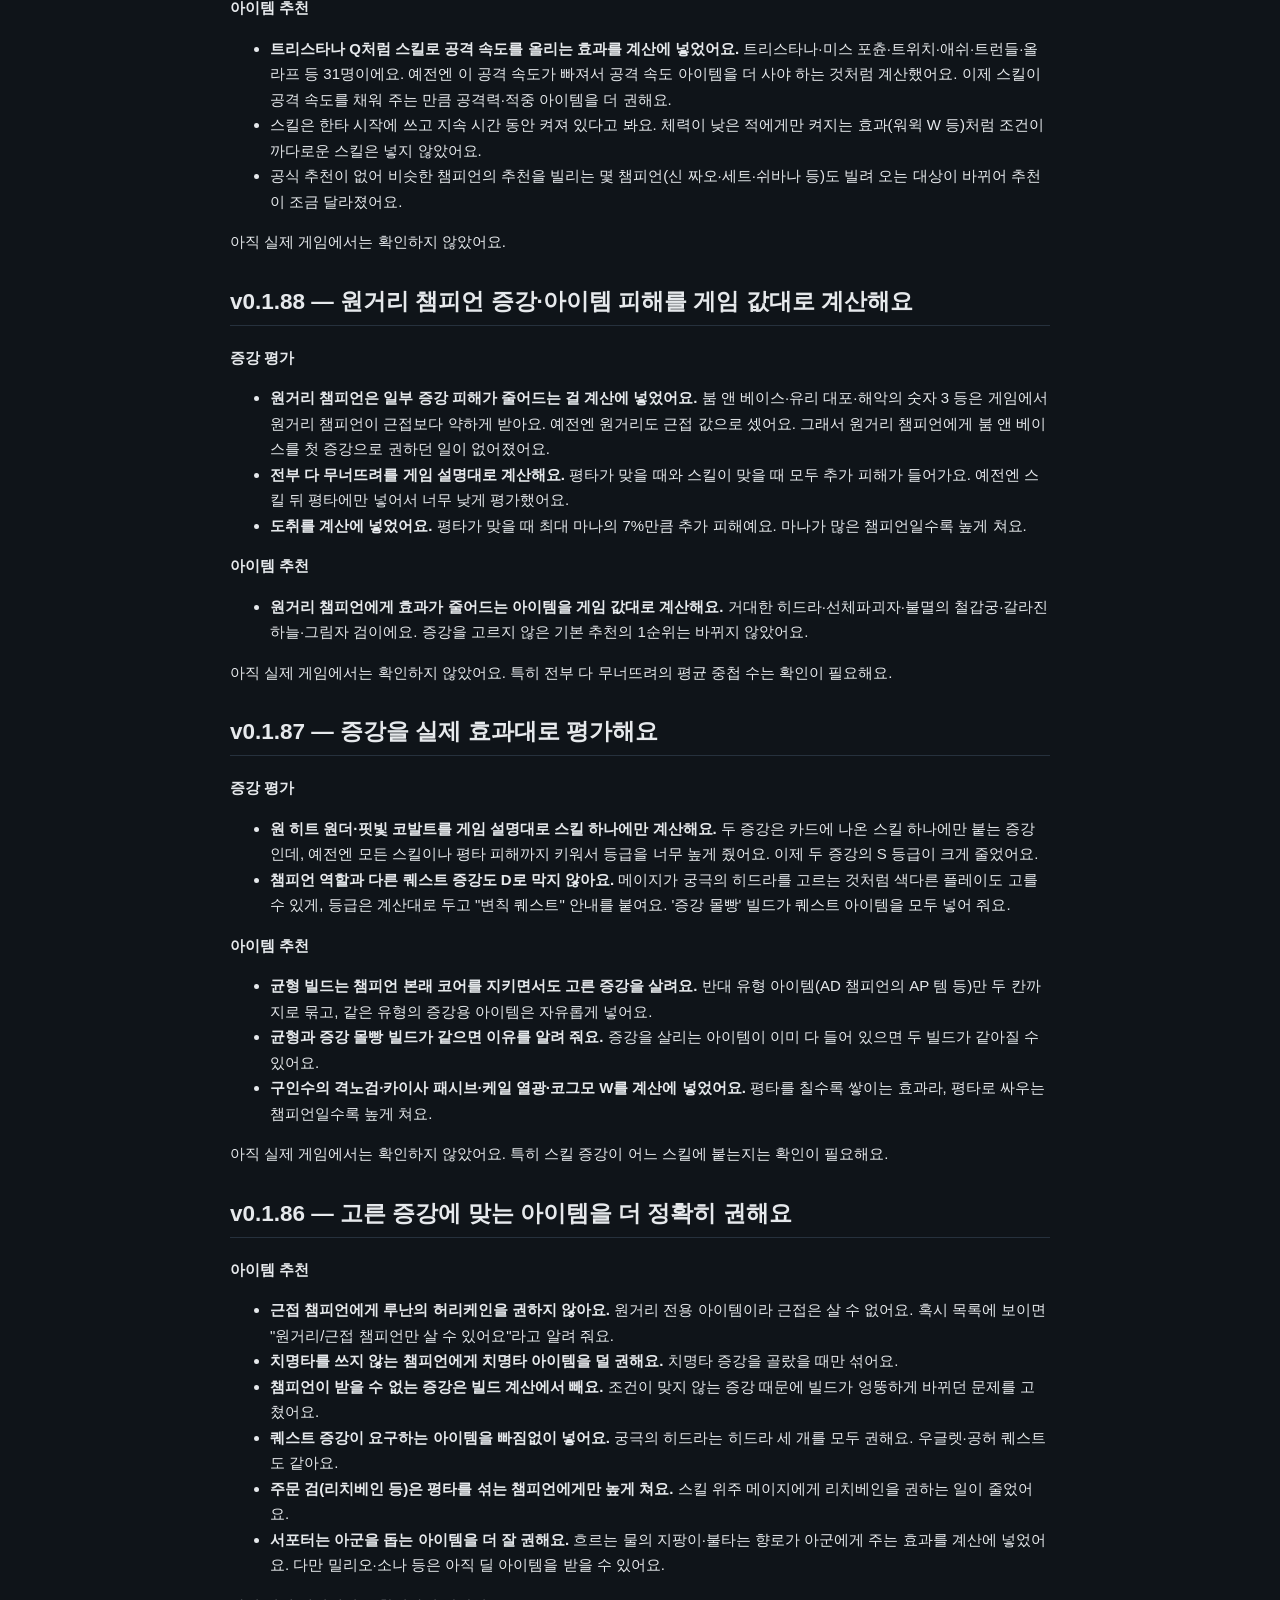
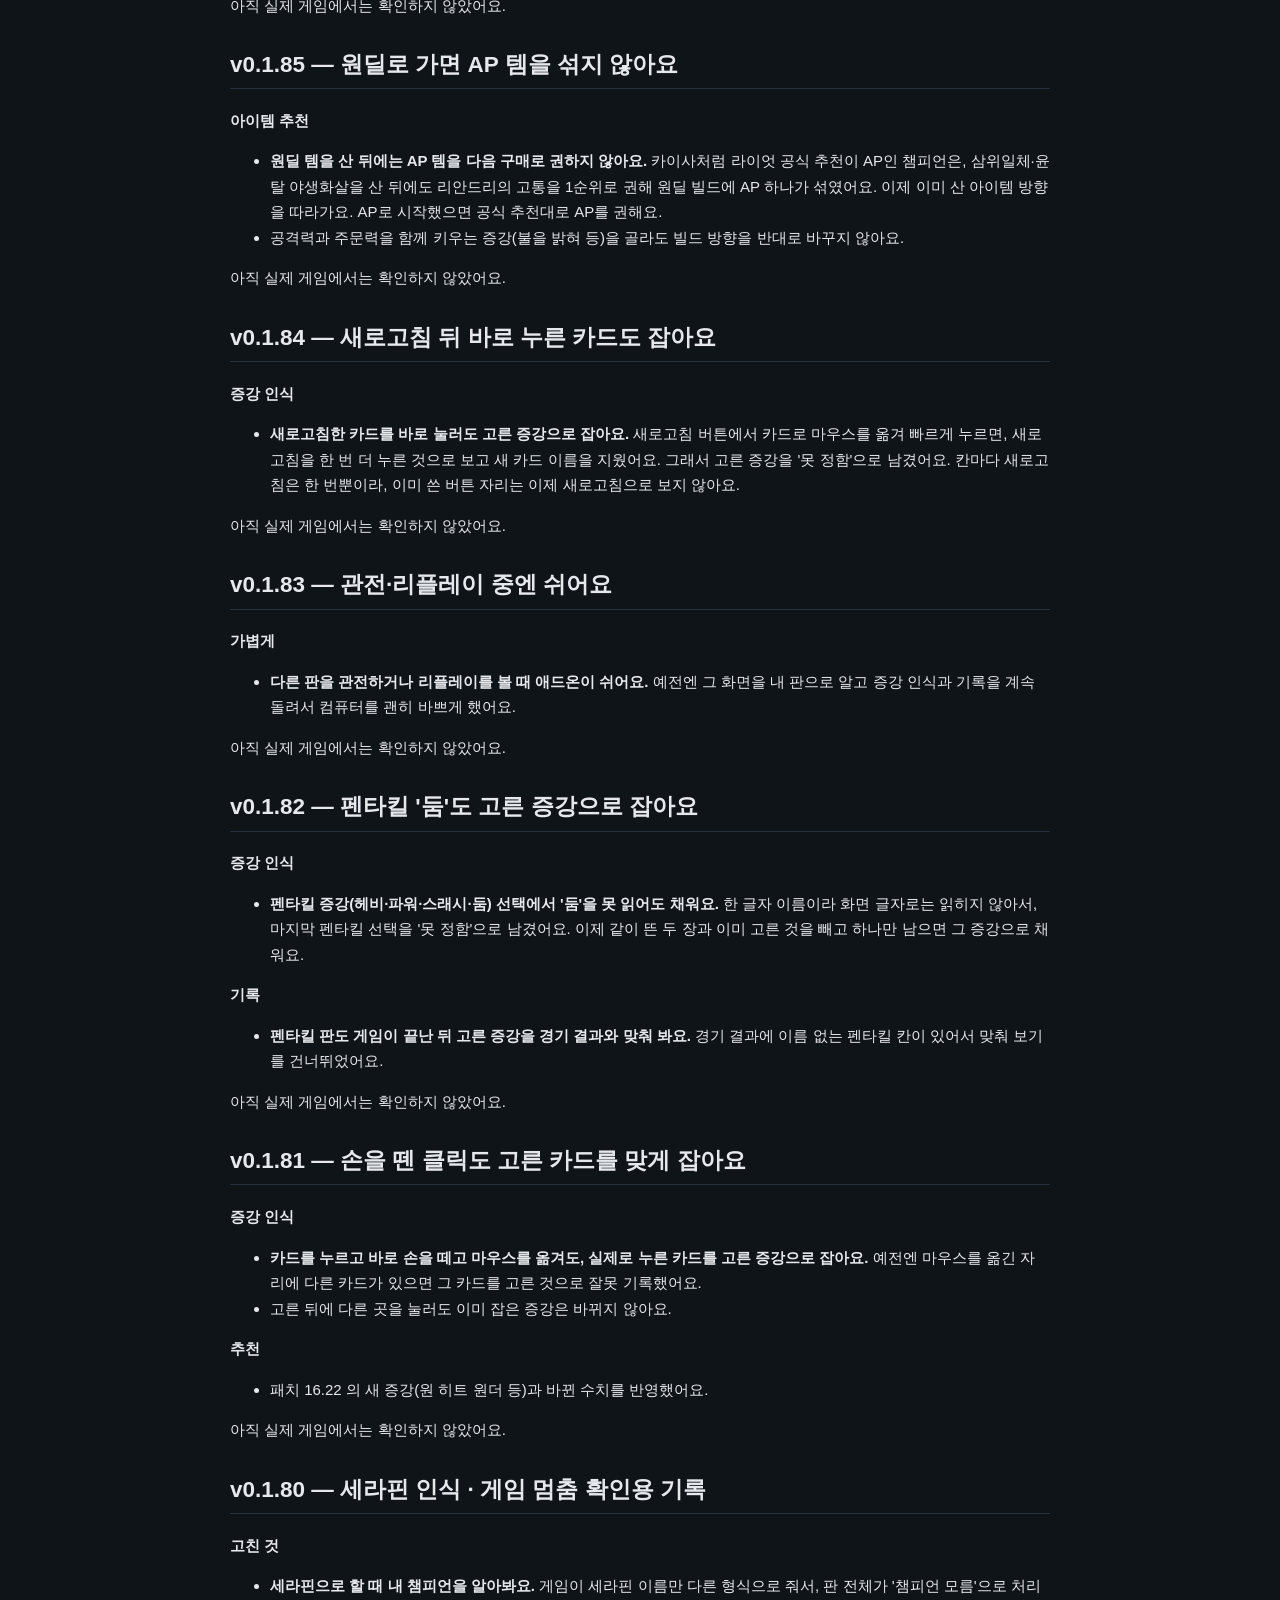
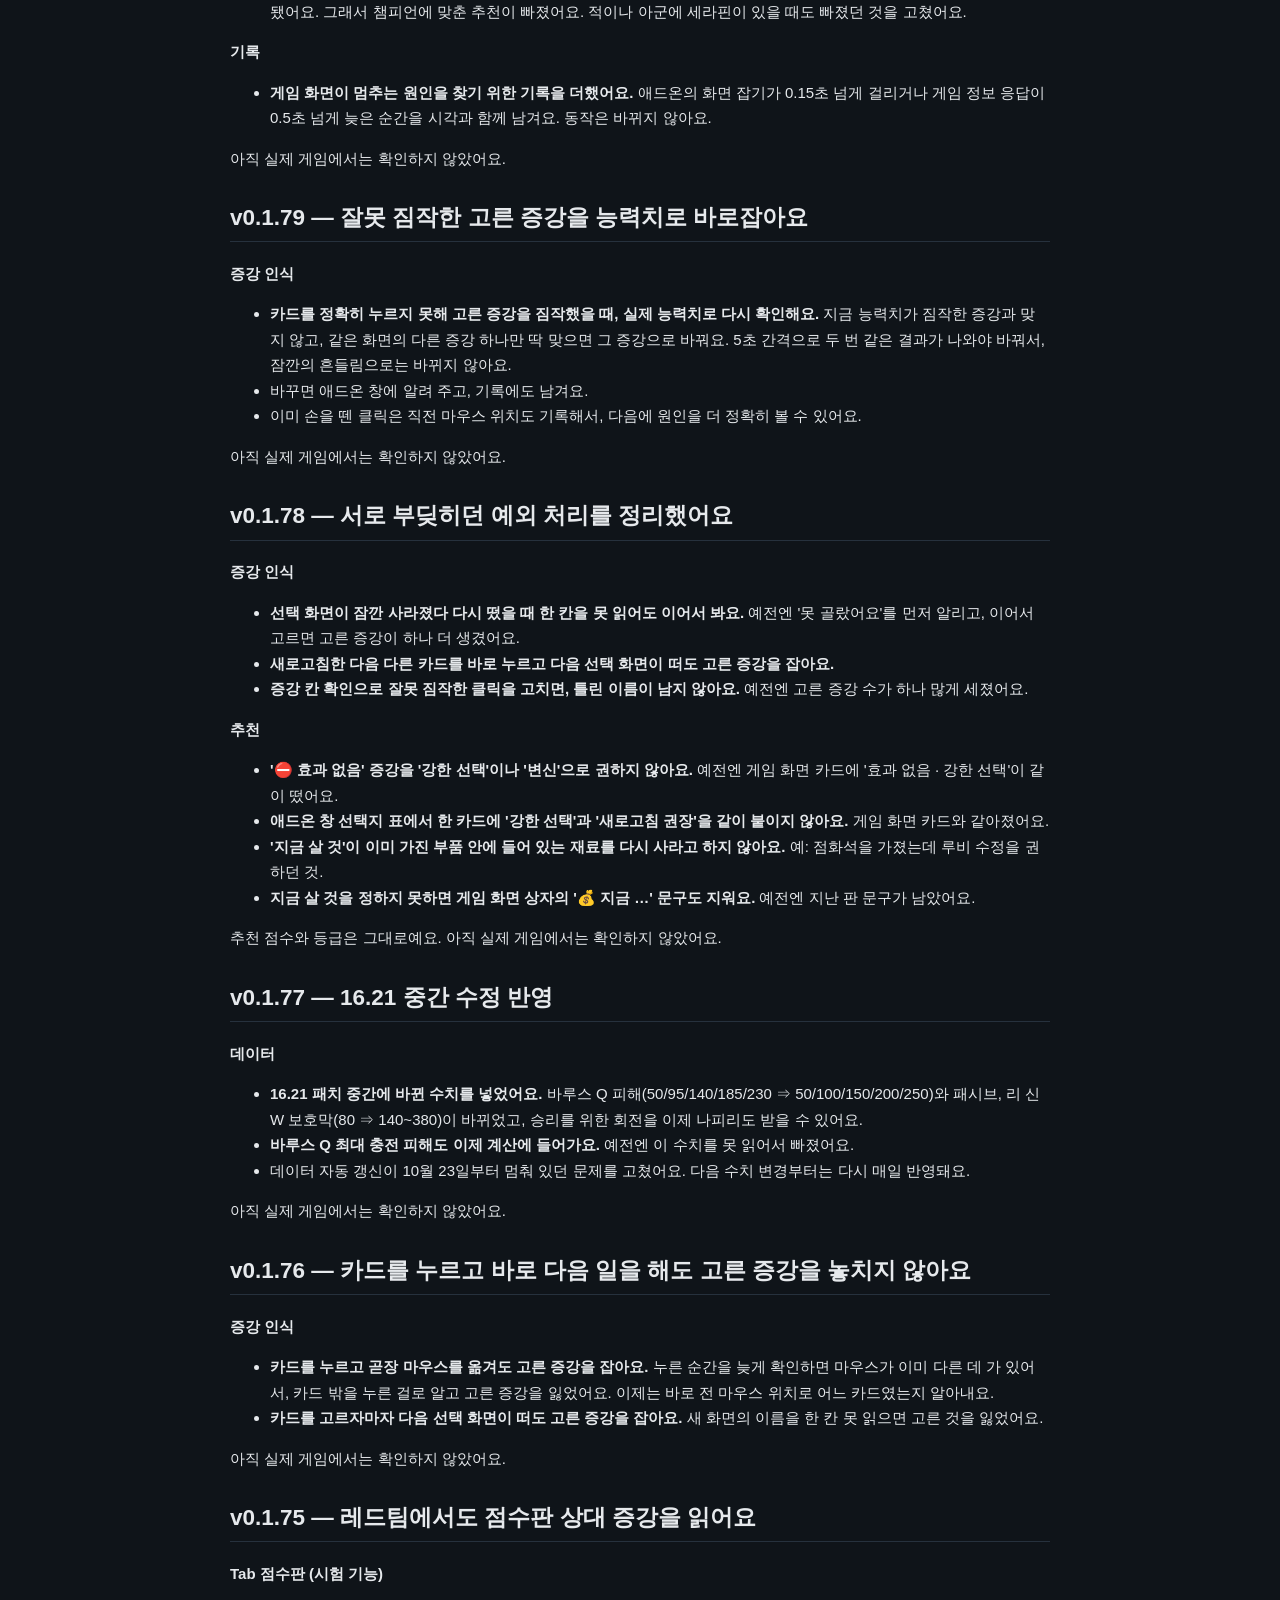
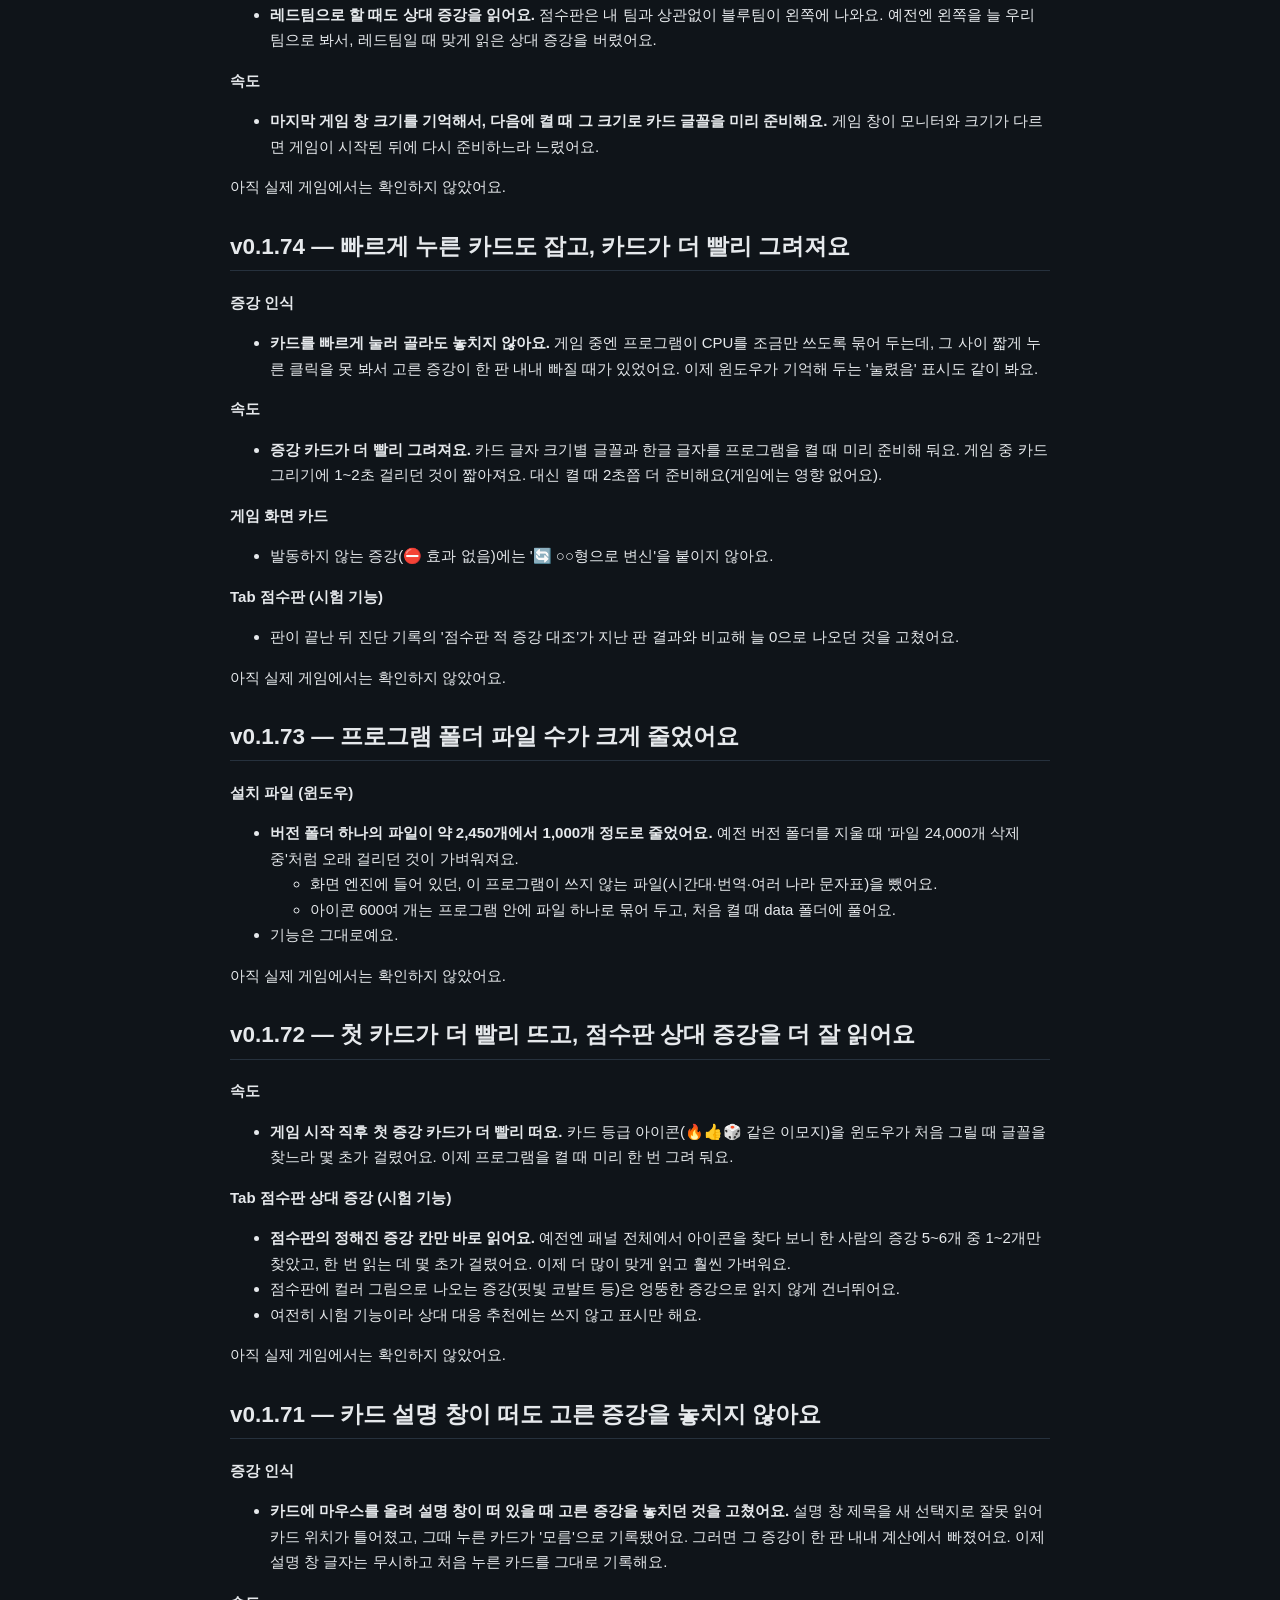
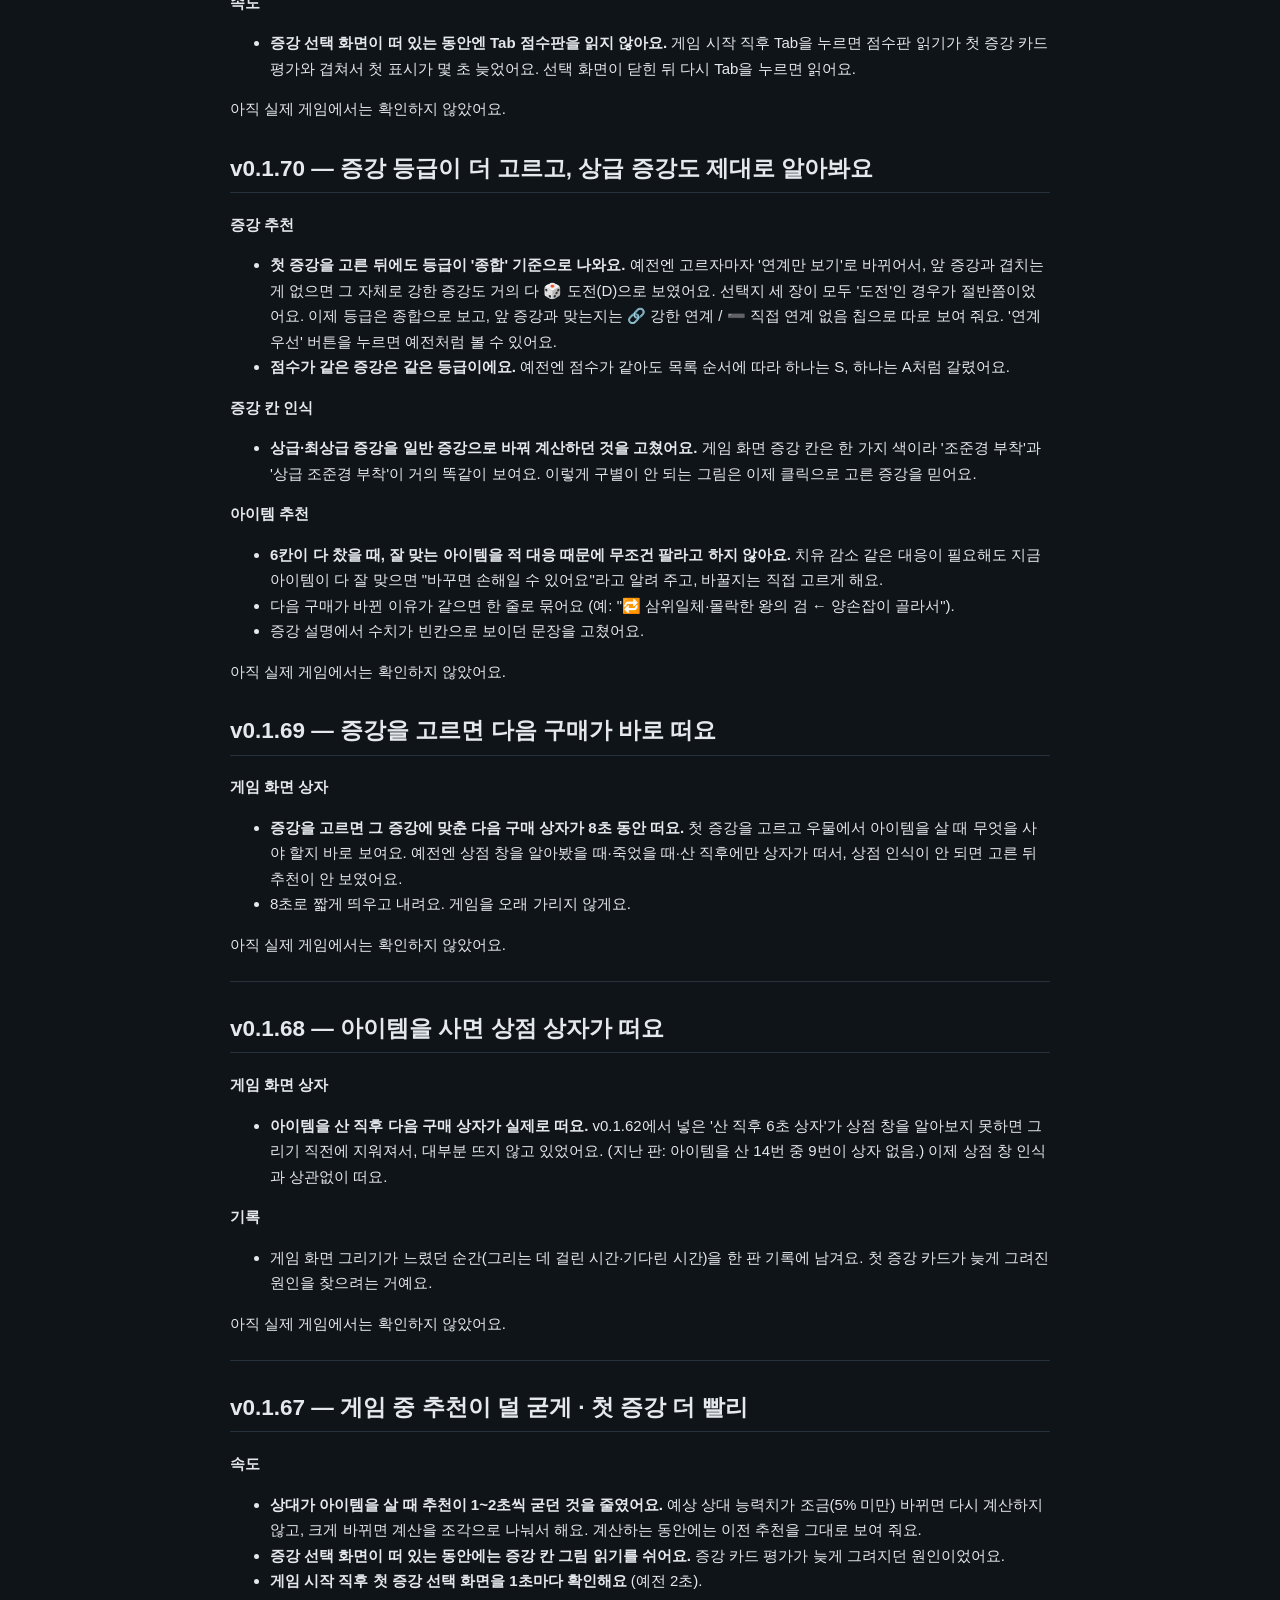
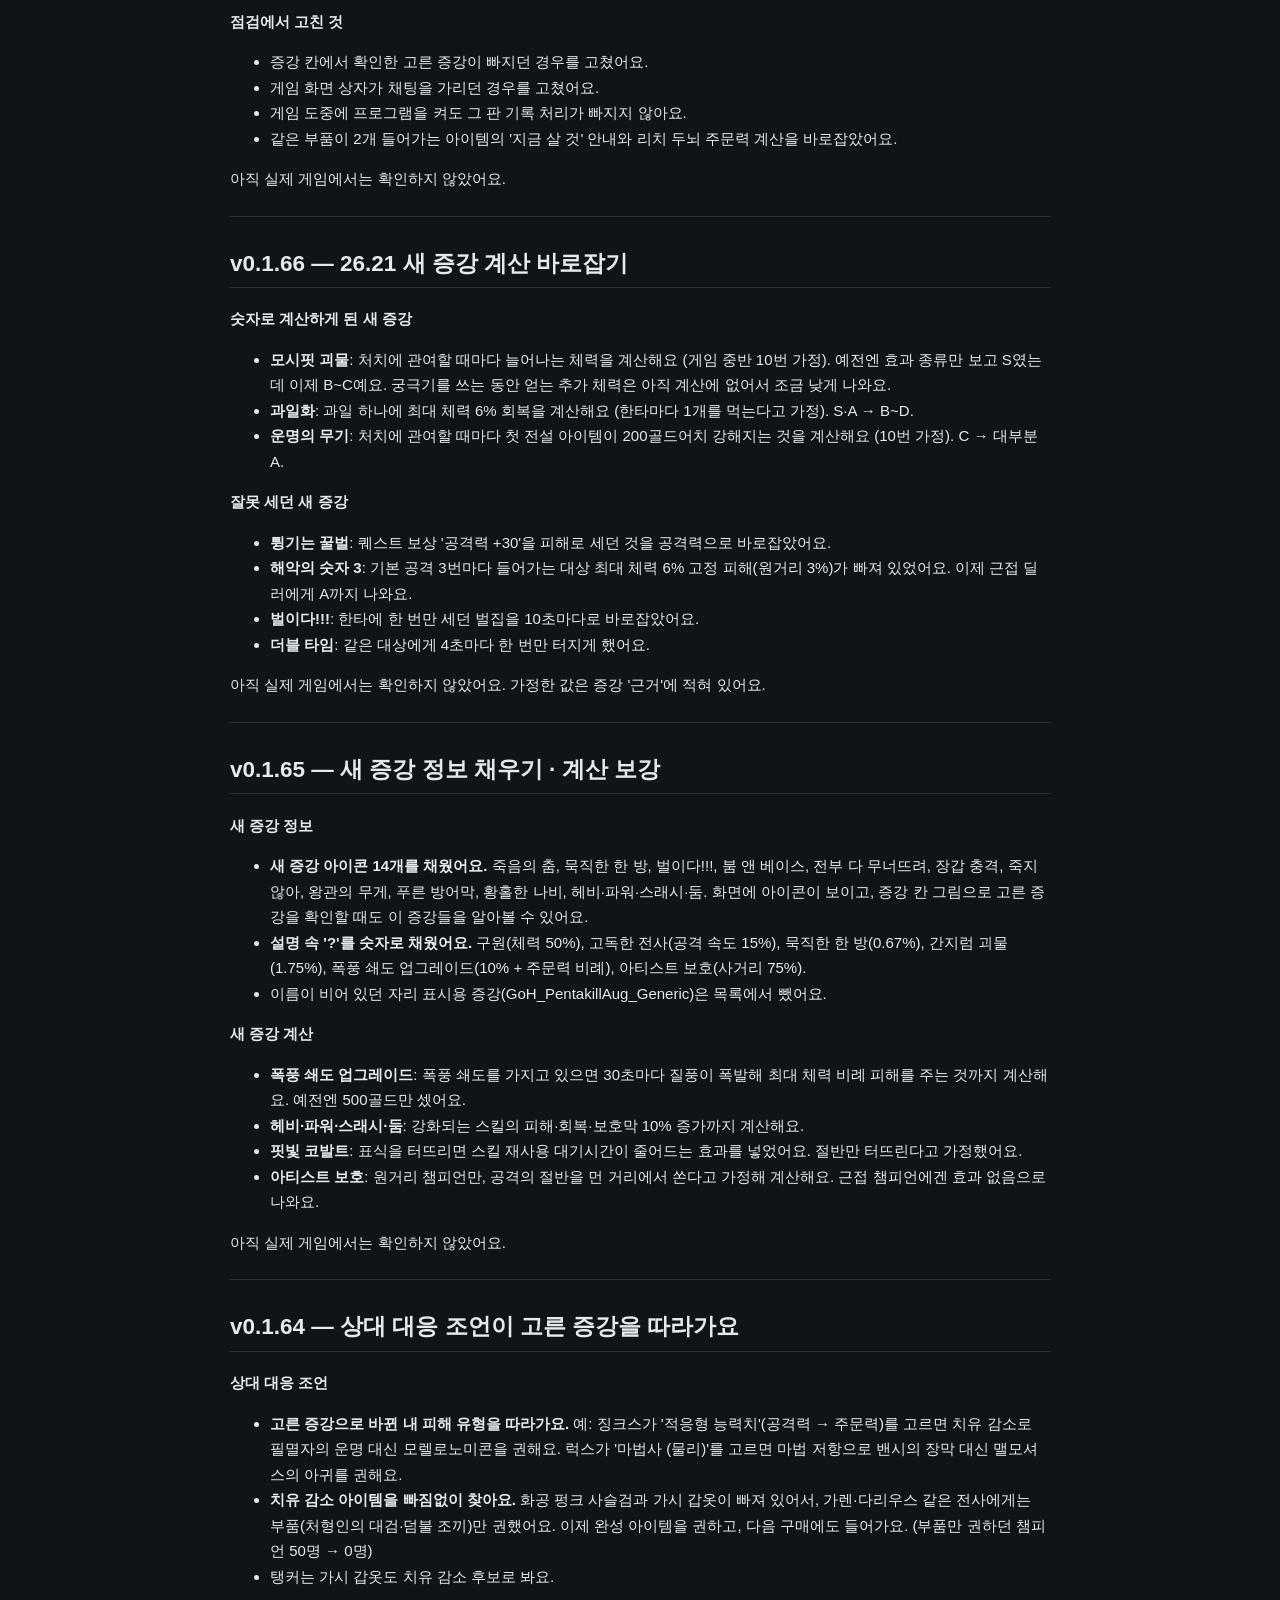
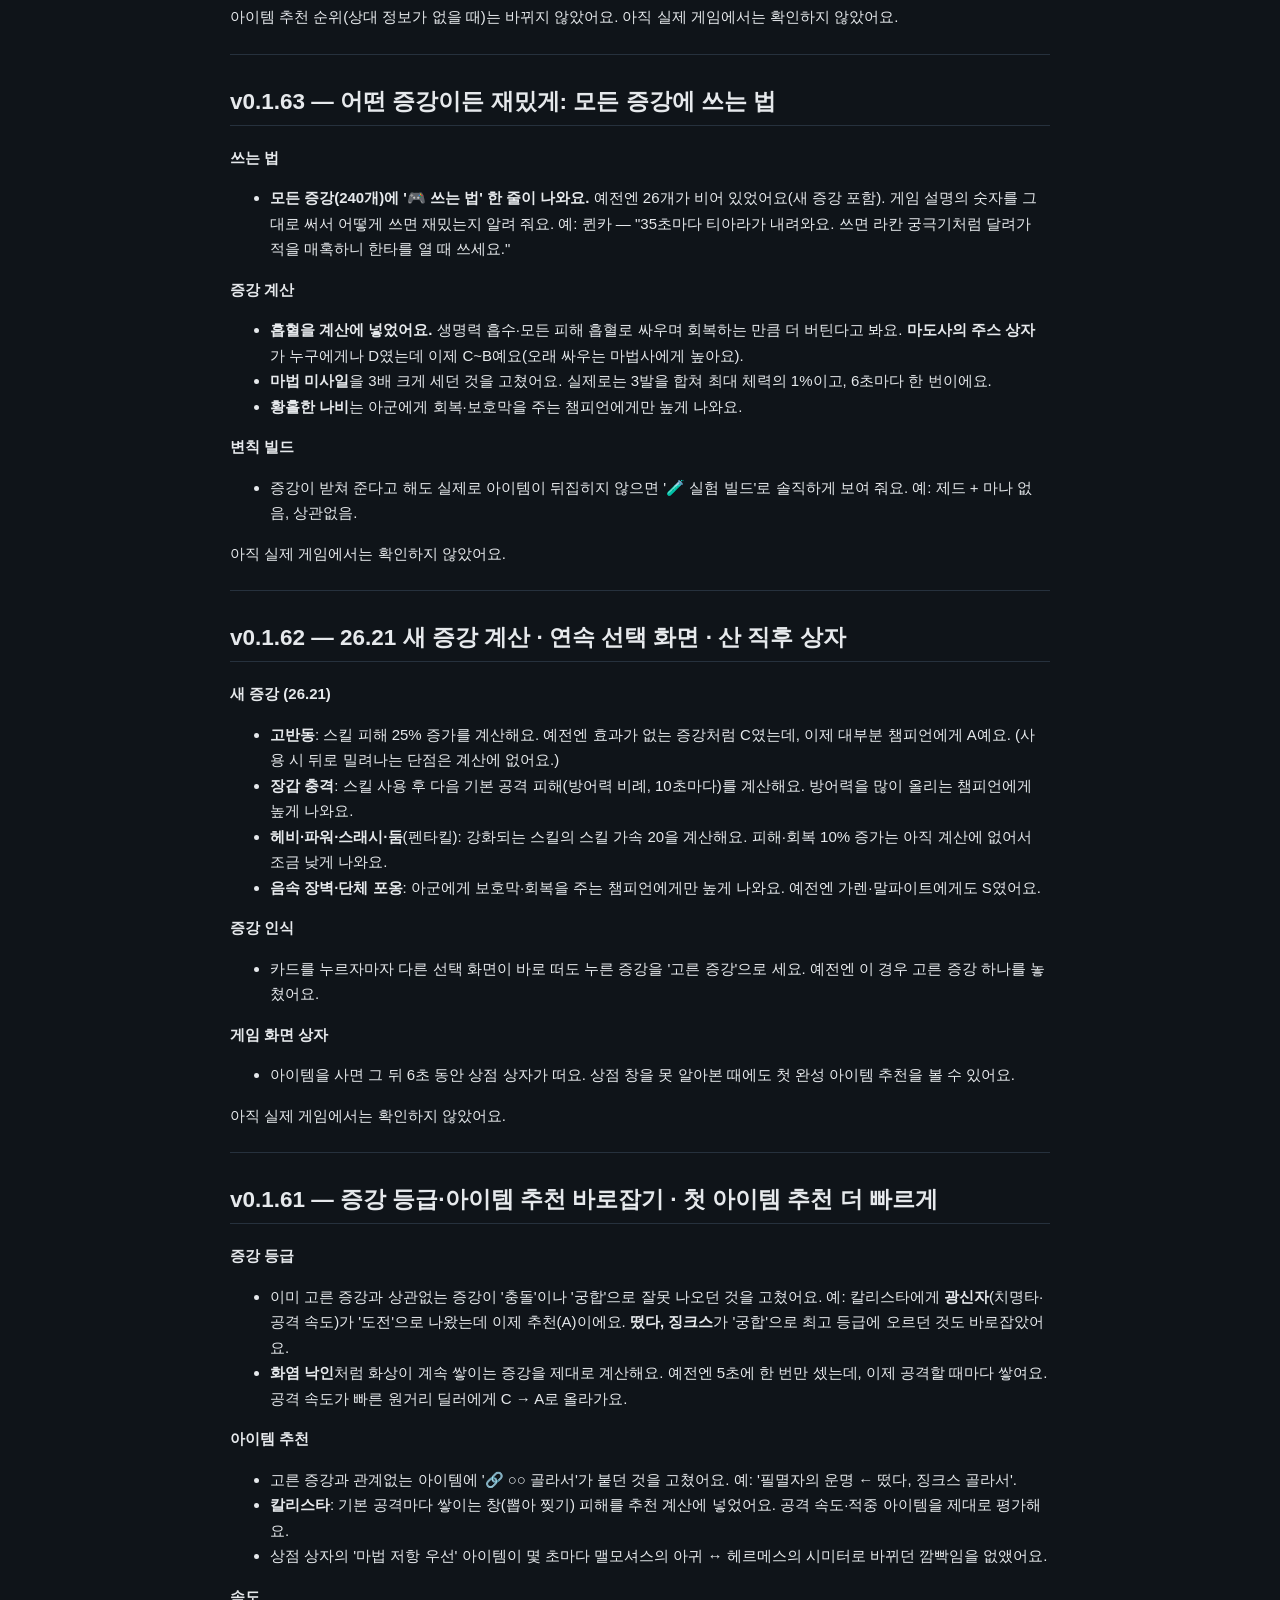
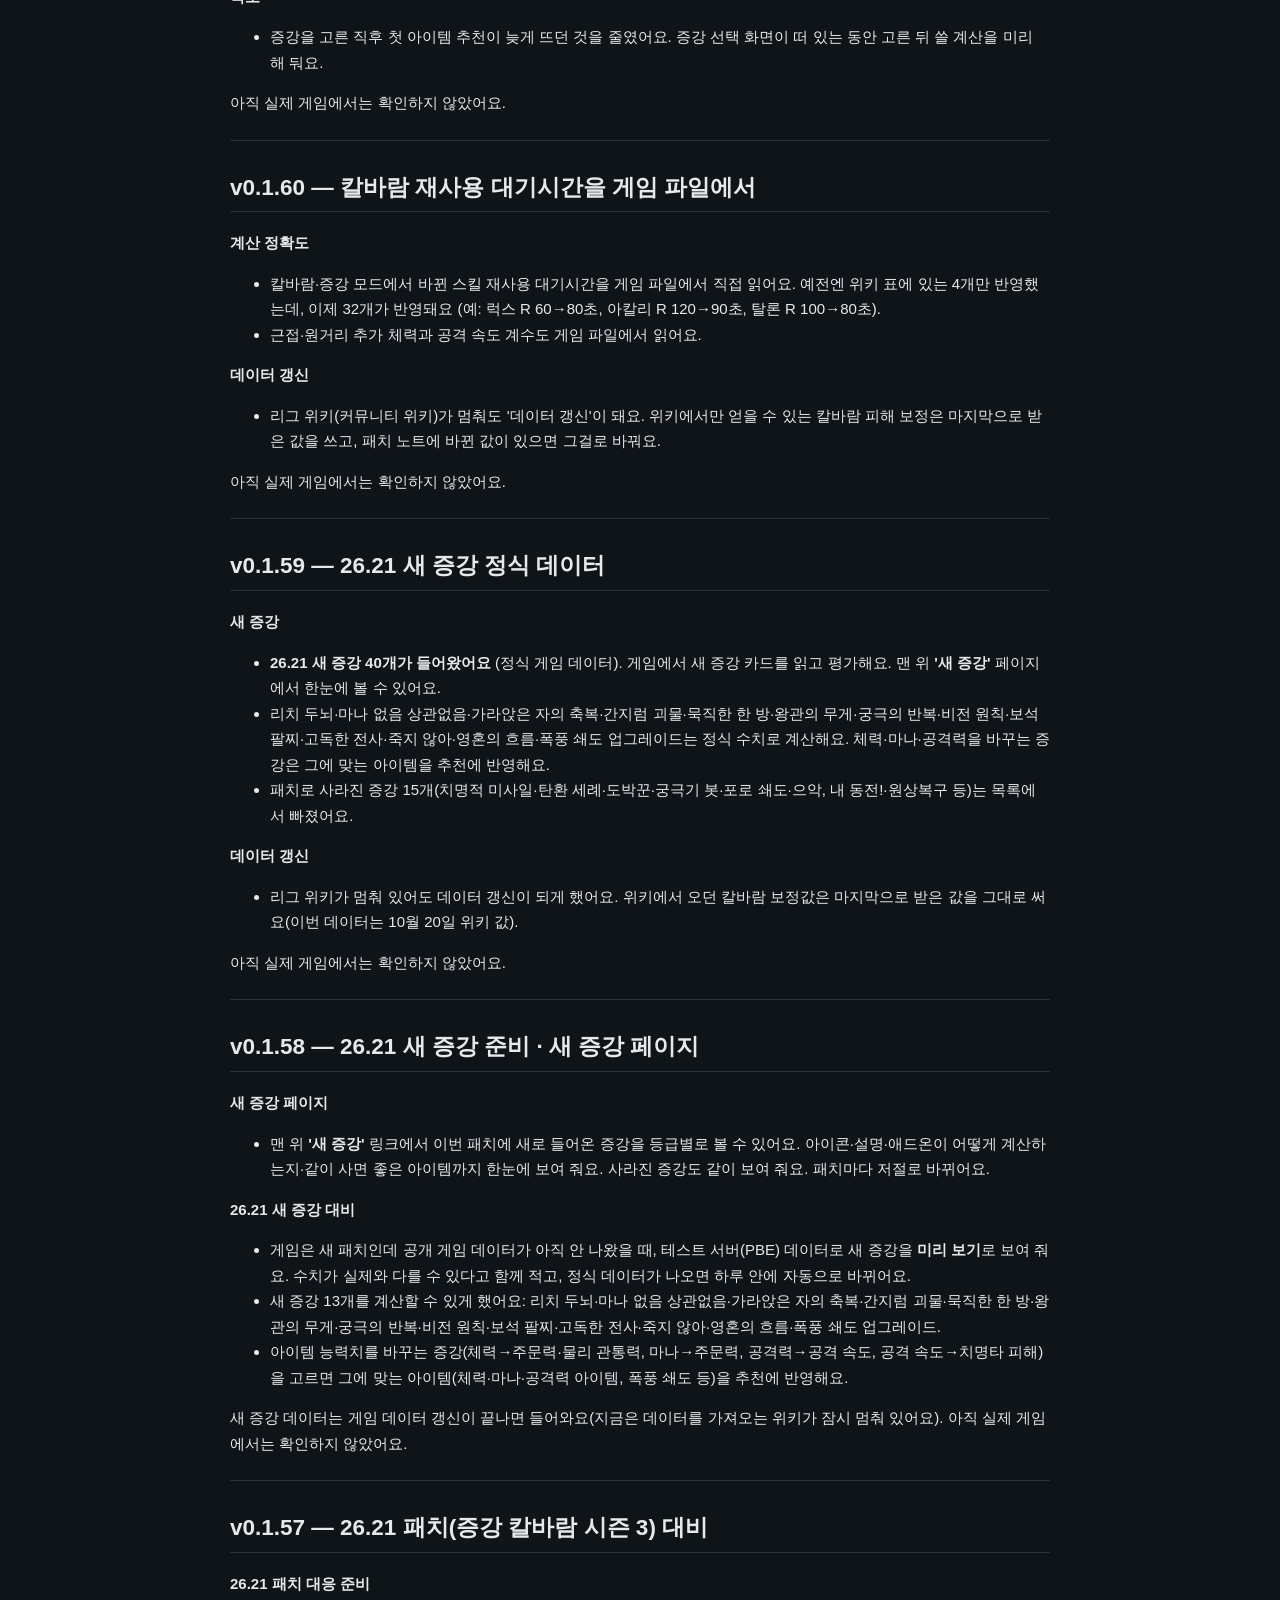
==== commit 63ea117c: "release: v0.1.93 버전·업데이트 내역 desktop.py APP_VERSION 0.1.93, 업데이트내역.md 에 v0.1.93 항목, web/changelog.htm" ====
--- a/web/changelog.html
+++ b/web/changelog.html
@@ -14,6 +14,39 @@
 <h1>업데이트 내역</h1>
 <p>칼바람 증강 Addon이 버전마다 무엇이 바뀌었는지 정리한 곳이에요. 처음 쓰는 분도 알 수 있게 쉬운 말로 적어요.</p>
 <hr>
+<h2>v0.1.93 — 아군을 돕는 계산을 넓히고, 안 세던 아이템 효과를 더 넣었어요</h2>
+<p><b>아군을 돕는 챔피언</b></p>
+<ul>
+<li><b>아군을 강하게 해 주는 기술을 지원으로 세요.</b> 룰루 W(공격 속도)·잔나 E(공격력)·나미 E·밀리오 패시브·레나타 패시브·누누 패시브처럼, 아군이 더 넣게 되는 피해를 지원 수치로 바꿔서 세요.</li>
+<li><b>회복·보호막을 &#x27;자기에게&#x27;와 &#x27;아군에게&#x27;로 나눠 세요.</b> 자기한테만 거는 보호막이 아군 지원으로 잘못 들어가던 것을 고쳤어요.</li>
+<li><b>아군을 돕는 챔피언은 한타 피해와 지원을 같은 자로 재요.</b> 예전엔 자가 따로라, 맨몸 피해가 작은 회복형 서포터가 같은 값을 공격으로 얻을 때 3~4배 높게 쳐졌어요.</li>
+<li><b>불타는 향로·흐르는 물의 지팡이는 아군에게 회복이나 보호막을 줄 수 있어야 발동해요.</b> 아군 버프만 있는 챔피언(누누)에게는 더 이상 안 터져요.</li>
+</ul>
+<p><b>아이템 계산</b></p>
+<ul>
+<li><b>지크의 융합</b>: 궁극기를 쓰면 생기는 폭풍의 둔화(제어력)와 궁극기 가속을 세요. 폭풍 피해도 5초치로 세요.</li>
+<li><b>지평선의 초점</b>: 600 밖에서 스킬을 맞혔을 때 늘어나는 피해를 세요. 챔피언마다 쓸 수 있는 몫을 스킬 사거리로 가늠해요.</li>
+<li><b>고통스러운 상처(치유 감소)</b>: 모렐로노미콘·필멸자의 운명·화공 펑크 사슬검·가시 갑옷이 상대 회복을 깎는 만큼을 세요. 상대 팀을 모르면 0이고, 회복이 많은 상대를 넣어야 값이 생겨요.</li>
+<li><b>라일라이의 수정홀</b>: &#x27;스킬로 피해를 입히면&#x27; 조건이라, 피해가 나는 스킬만 세요. 예전엔 모든 챔피언이 같은 값이었어요.</li>
+<li><b>존야의 모래시계처럼 못 움직이는 동안 못 넣는 피해</b>를 셀 수 있는 구조를 넣었어요(기본은 아직 안 세요).</li>
+<li><b>무적·피해 감소</b>를 상대 방어력 기준으로 바꿔서 버티는 힘에 넣어요.</li>
+</ul>
+<p><b>증강</b></p>
+<ul>
+<li><b>아이템 업그레이드 증강은 그 아이템을 들어야 효과가 나요.</b> 꽃피는 새벽의 검 업그레이드·굶주린 히드라 업그레이드·죽음의 무도 업그레이드·폭풍 쇄도 업그레이드예요. 예전엔 아이템 없이도 효과가 들어갔어요.</li>
+<li><b>자기한테만 거는 회복·보호막 증강</b>에 &#x27;회복·보호막&#x27; 꼬리표가 붙어 아군 지원 아이템을 권하던 것을 고쳤어요.</li>
+<li><b>게임을 하면서 쌓이는 능력치</b>(윤 탈 야생화살·극악무도 등)를 지금 능력치는 게임 값으로, 추천 점수는 다 쌓인 값으로 나눠서 봐요.</li>
+</ul>
+<p><b>증강 인식</b></p>
+<ul>
+<li><b>새로고침한 칸의 이름이 늦게 읽혀도 그 전에 누른 카드를 잃지 않아요.</b> 이것 때문에 고른 증강이 엉뚱하게 기록되고 추천까지 흔들린 판이 있었어요.</li>
+<li>증강 칸이 보이면 잘못 잡은 증강을 스스로 바로잡아요. 칸이 안 보이는 동안에는 아직 틀릴 수 있어요.</li>
+</ul>
+<p><b>점검 도구</b></p>
+<ul>
+<li>한 판 기록으로 추천을 되짚어 보는 도구와, 증강마다 아이템이 얼마나 따라가는지 보는 점검표를 더 정확하게 고쳤어요.</li>
+</ul>
+<p>계산은 모두 계산끼리 비교해 확인했어요. 실제 게임에서 추천이 더 잘 맞는지는 아직 확인하지 않았어요.</p>
 <h2>v0.1.92 — 아이템 고유 효과를 더 계산하고 서포터 추천을 보완했어요</h2>
 <p><b>아이템 계산</b></p>
 <ul>
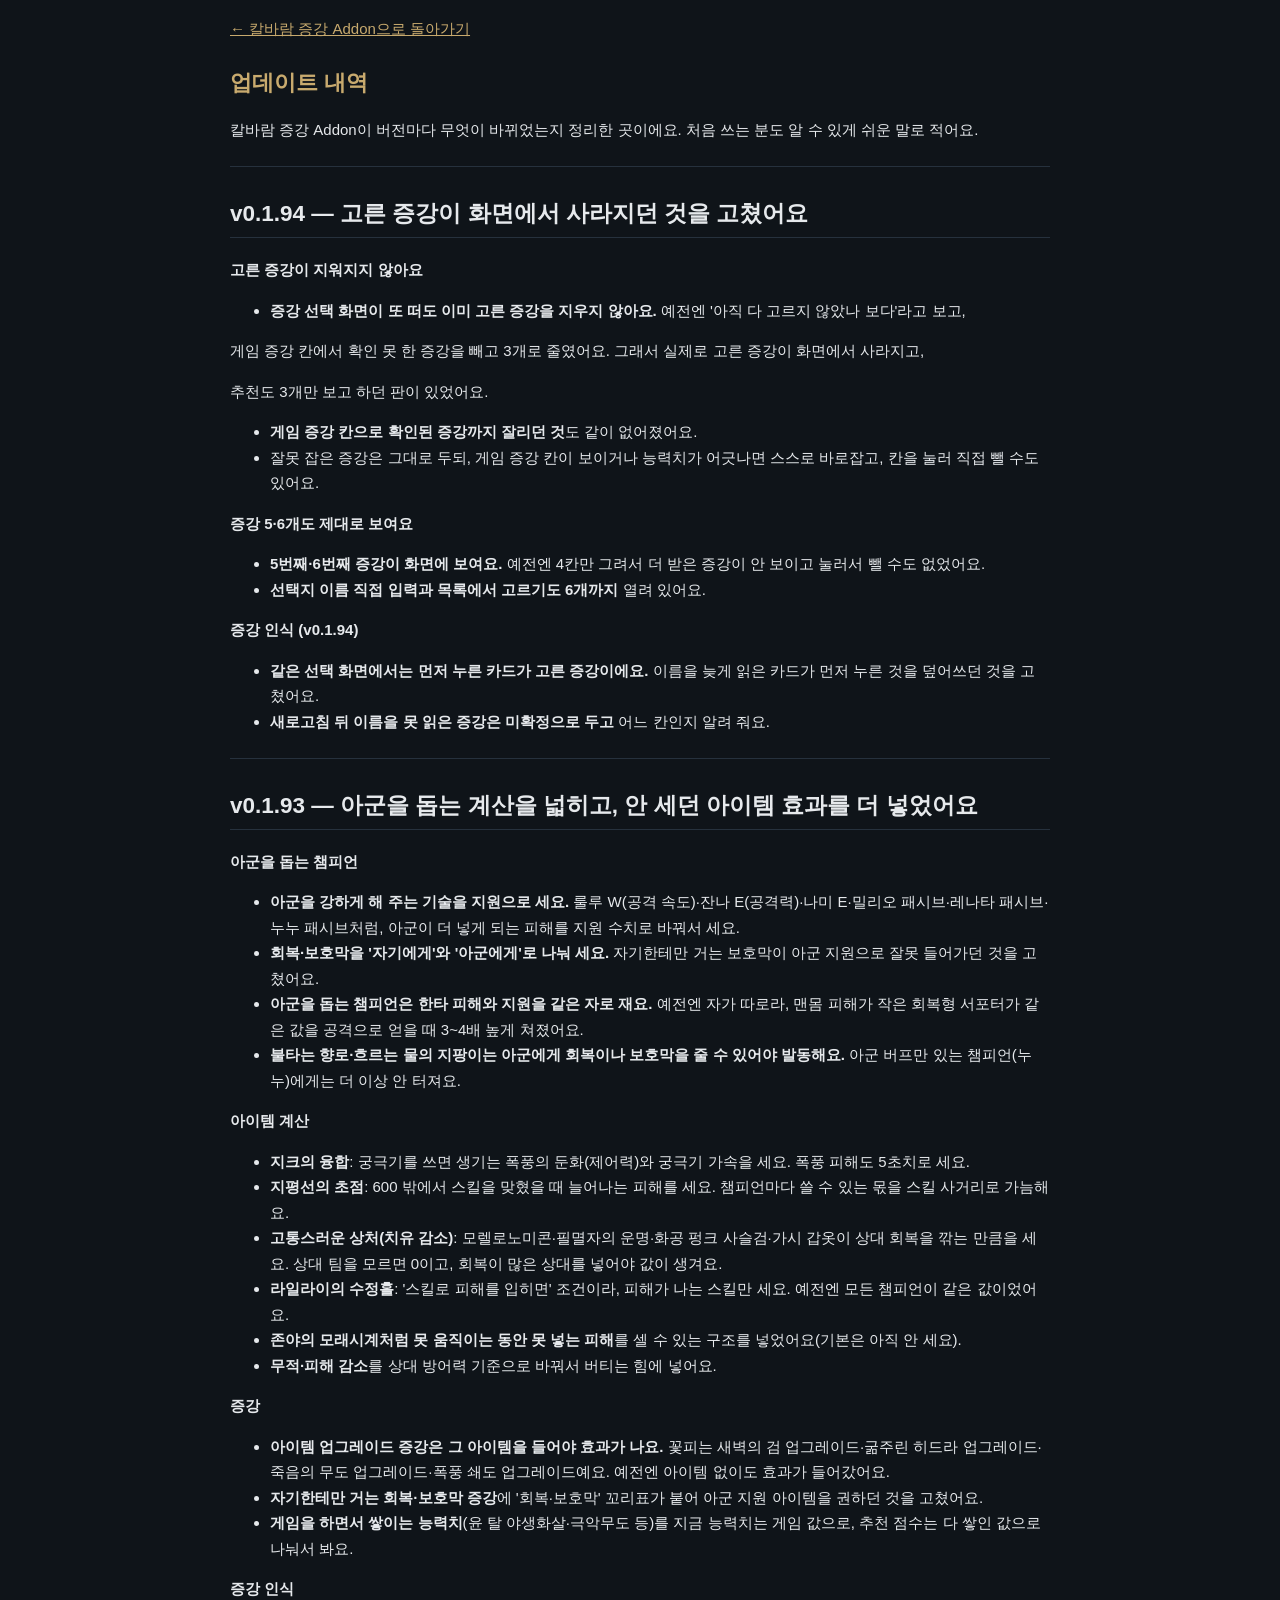
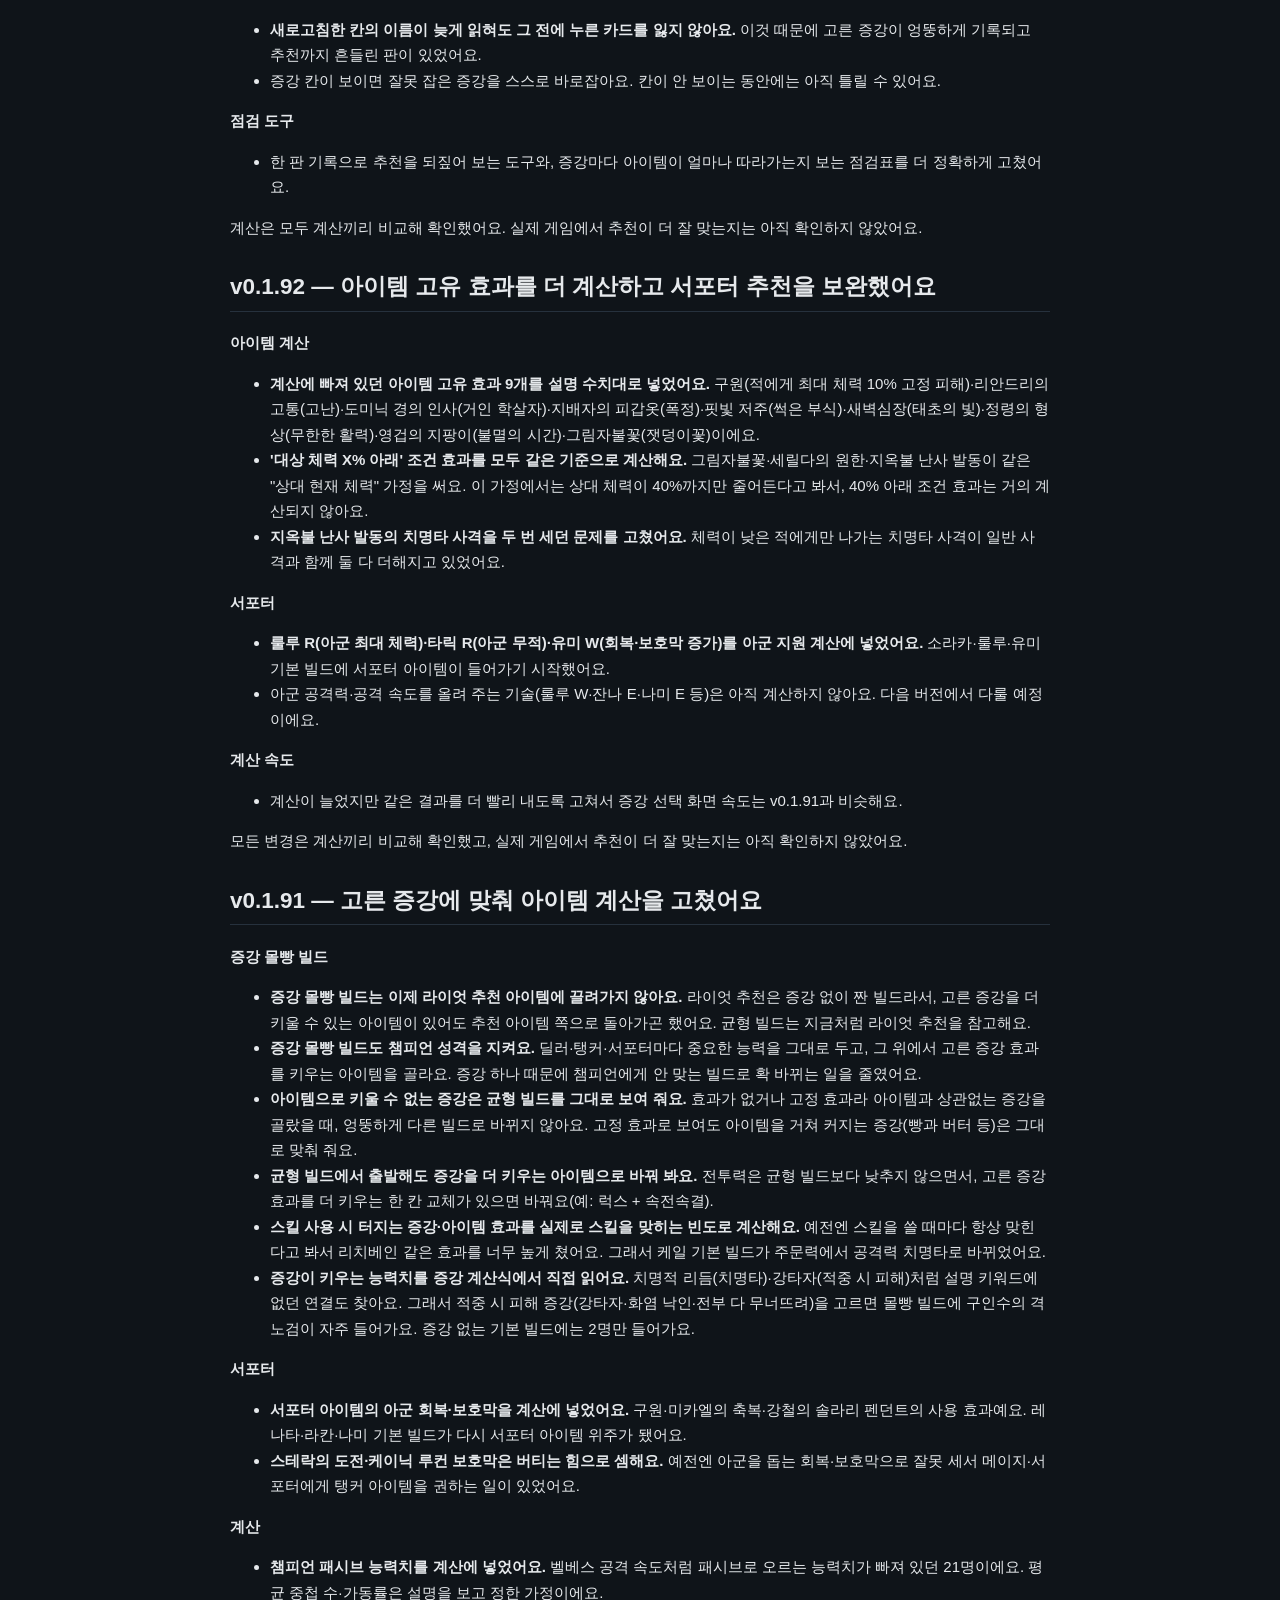
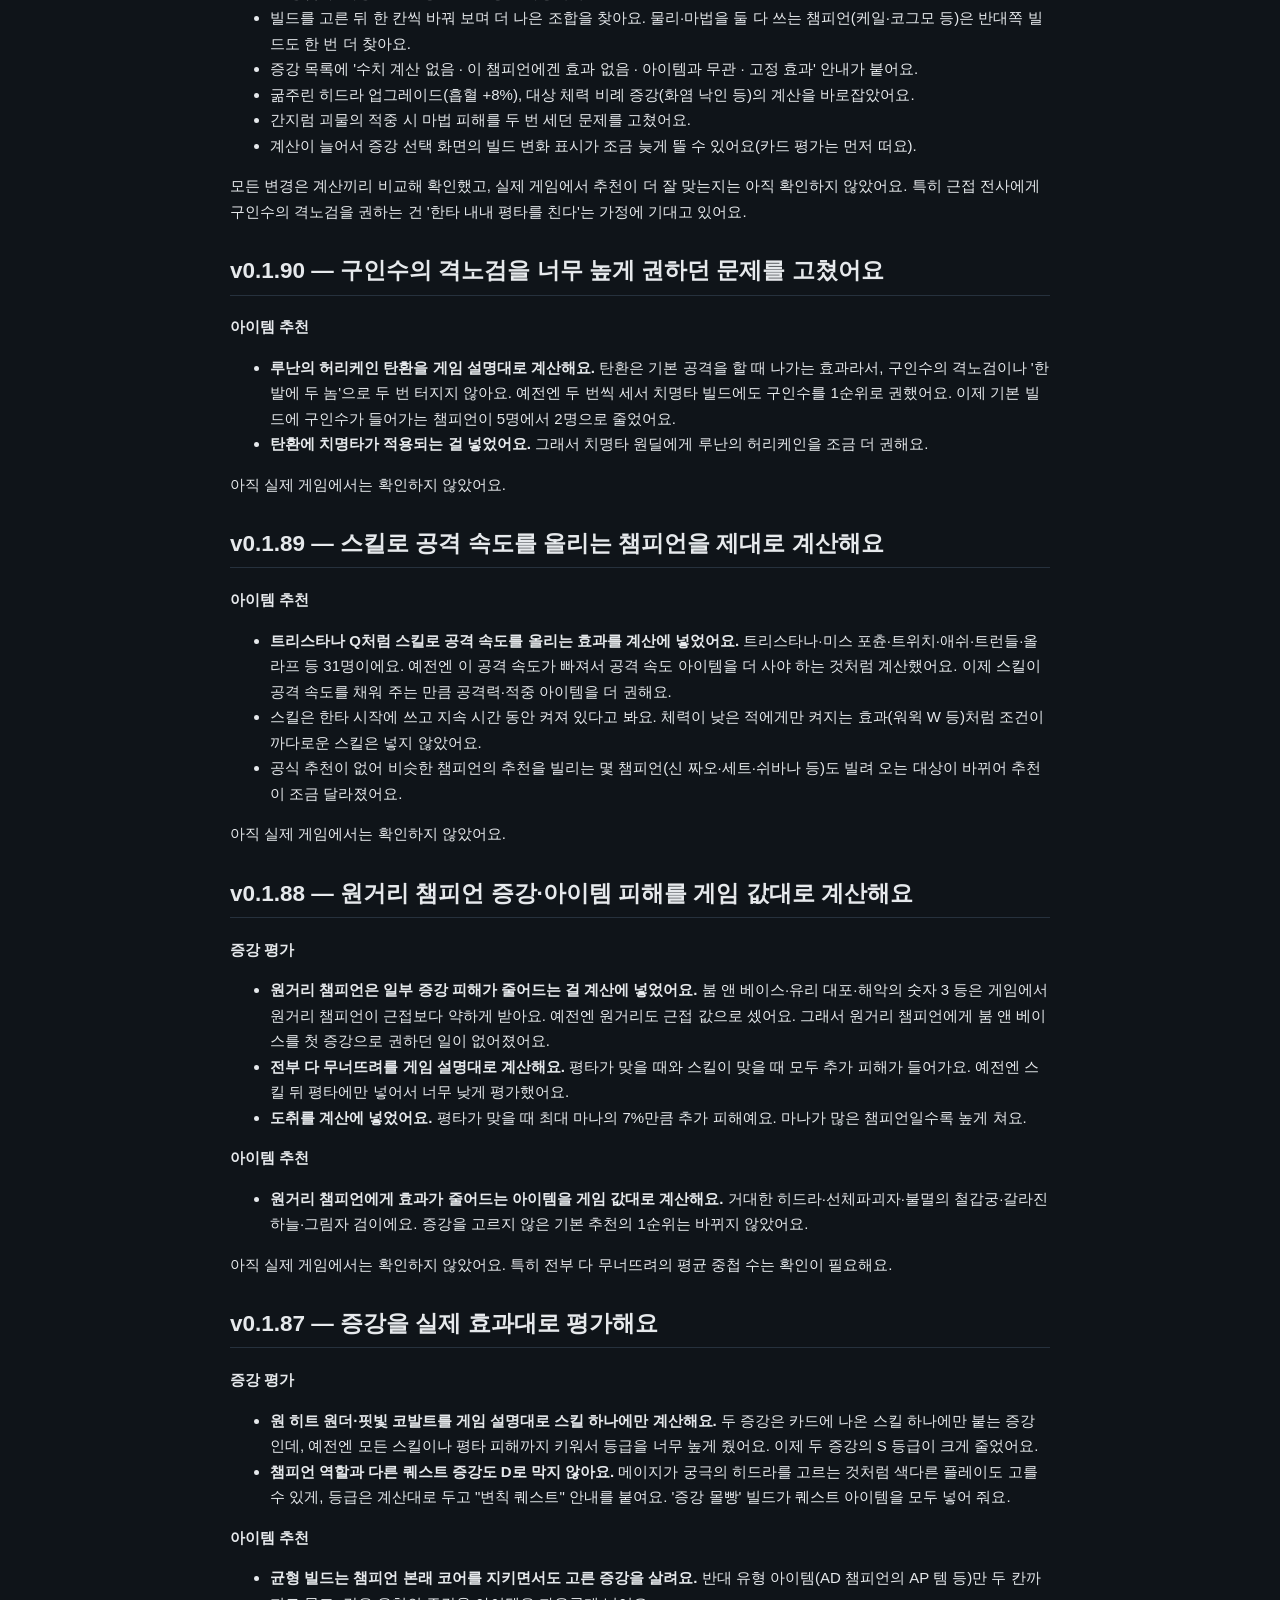
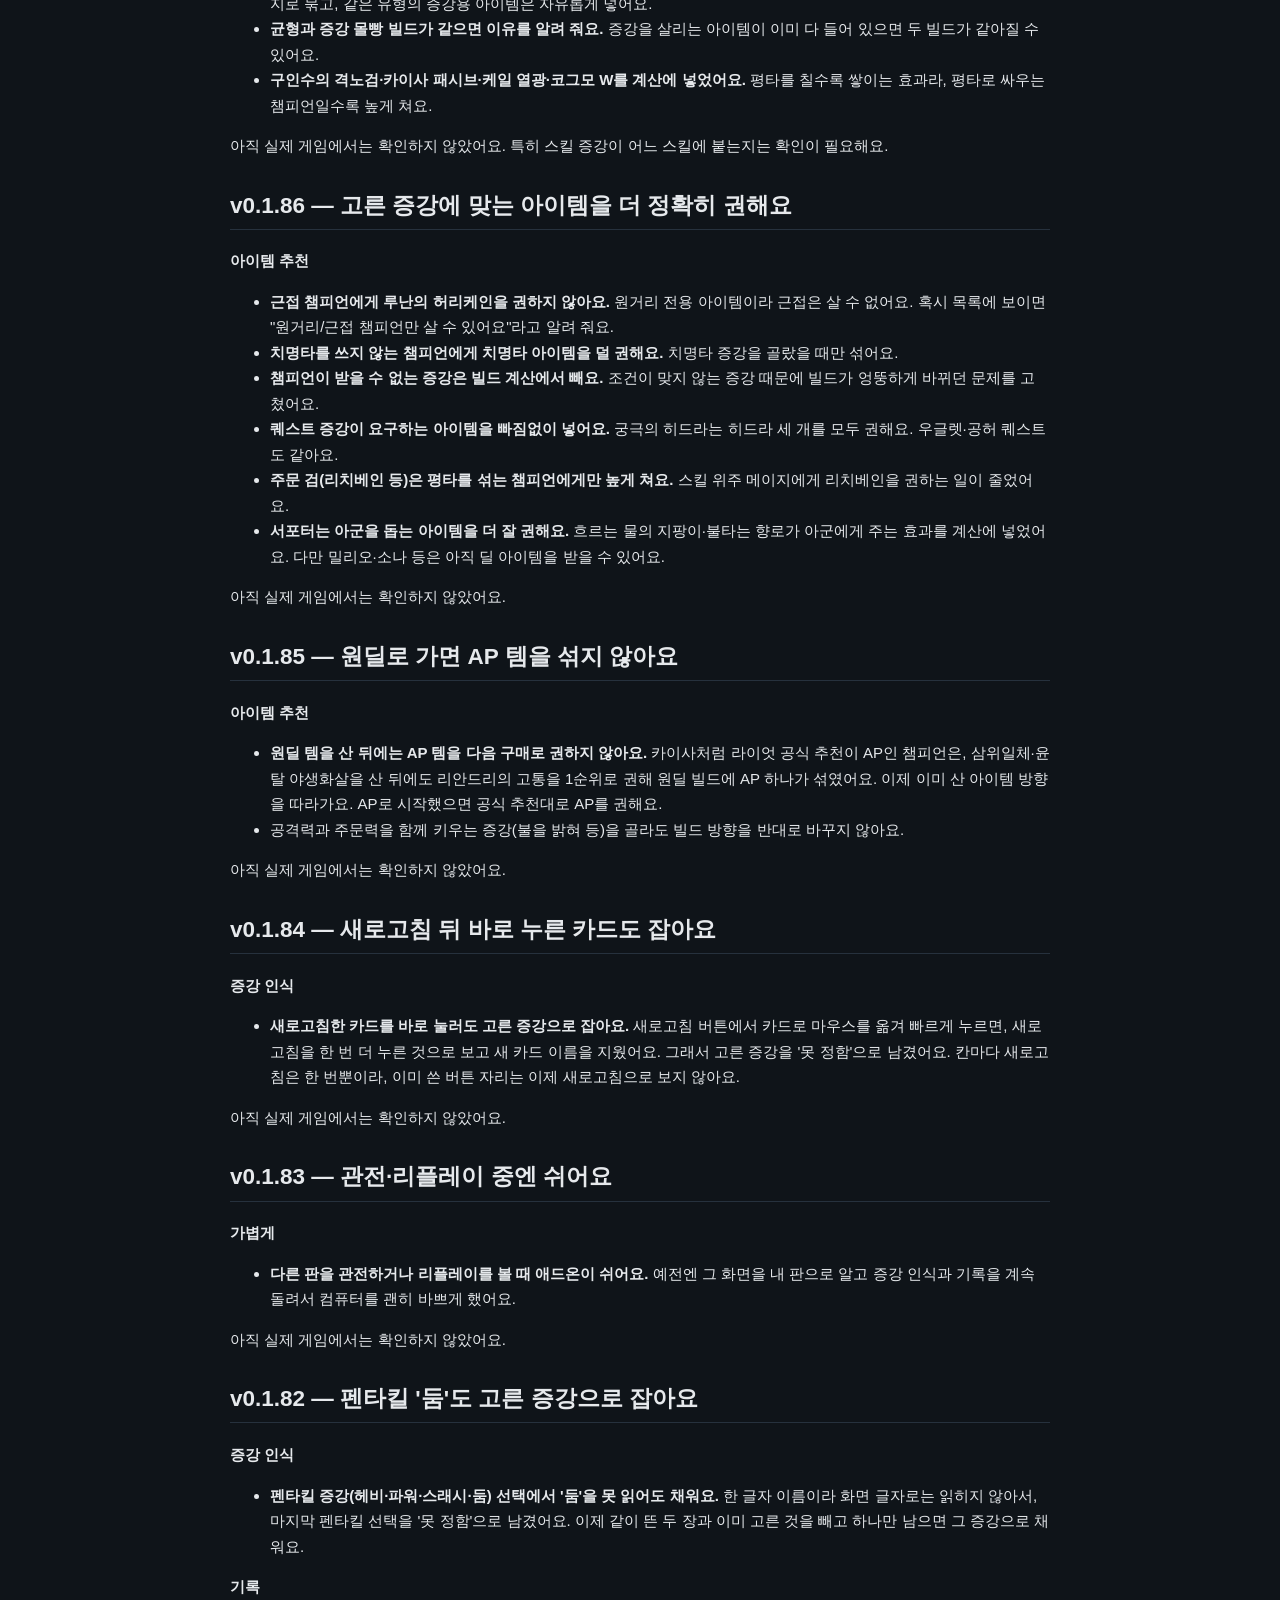
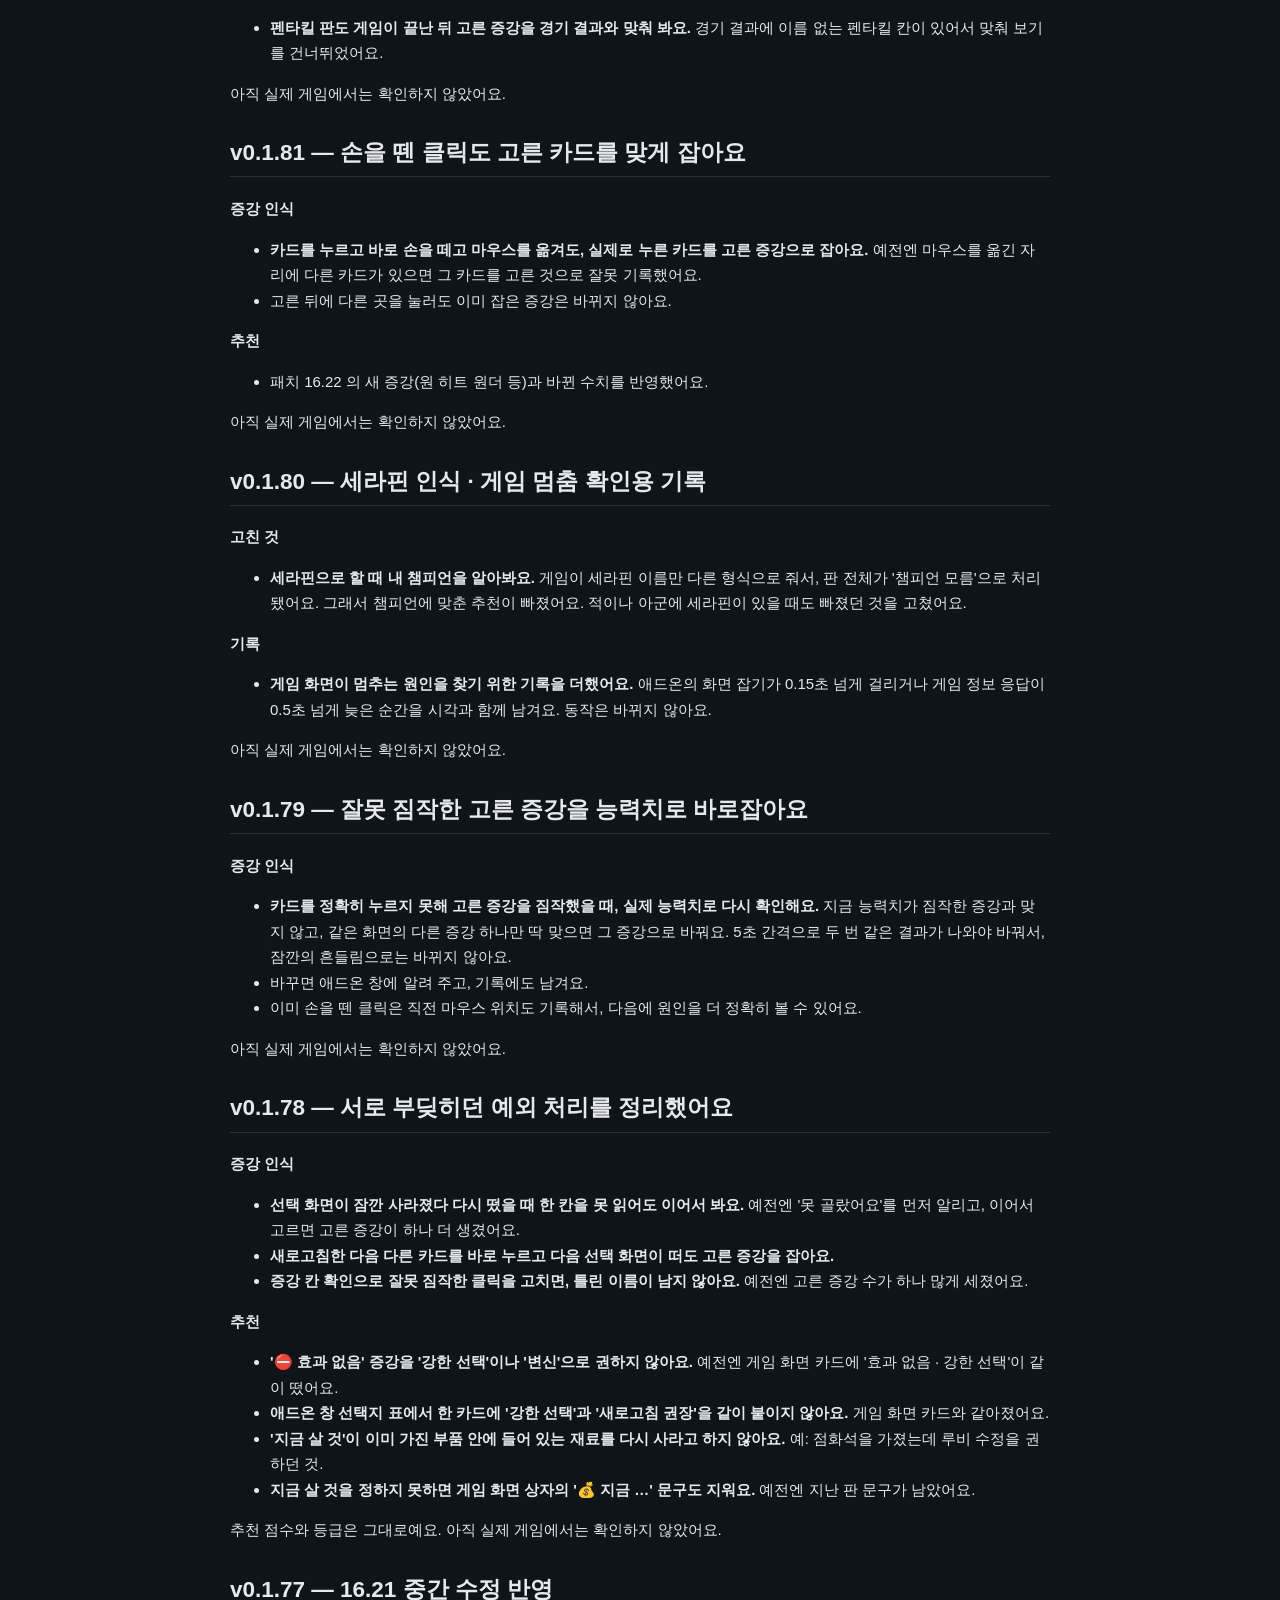
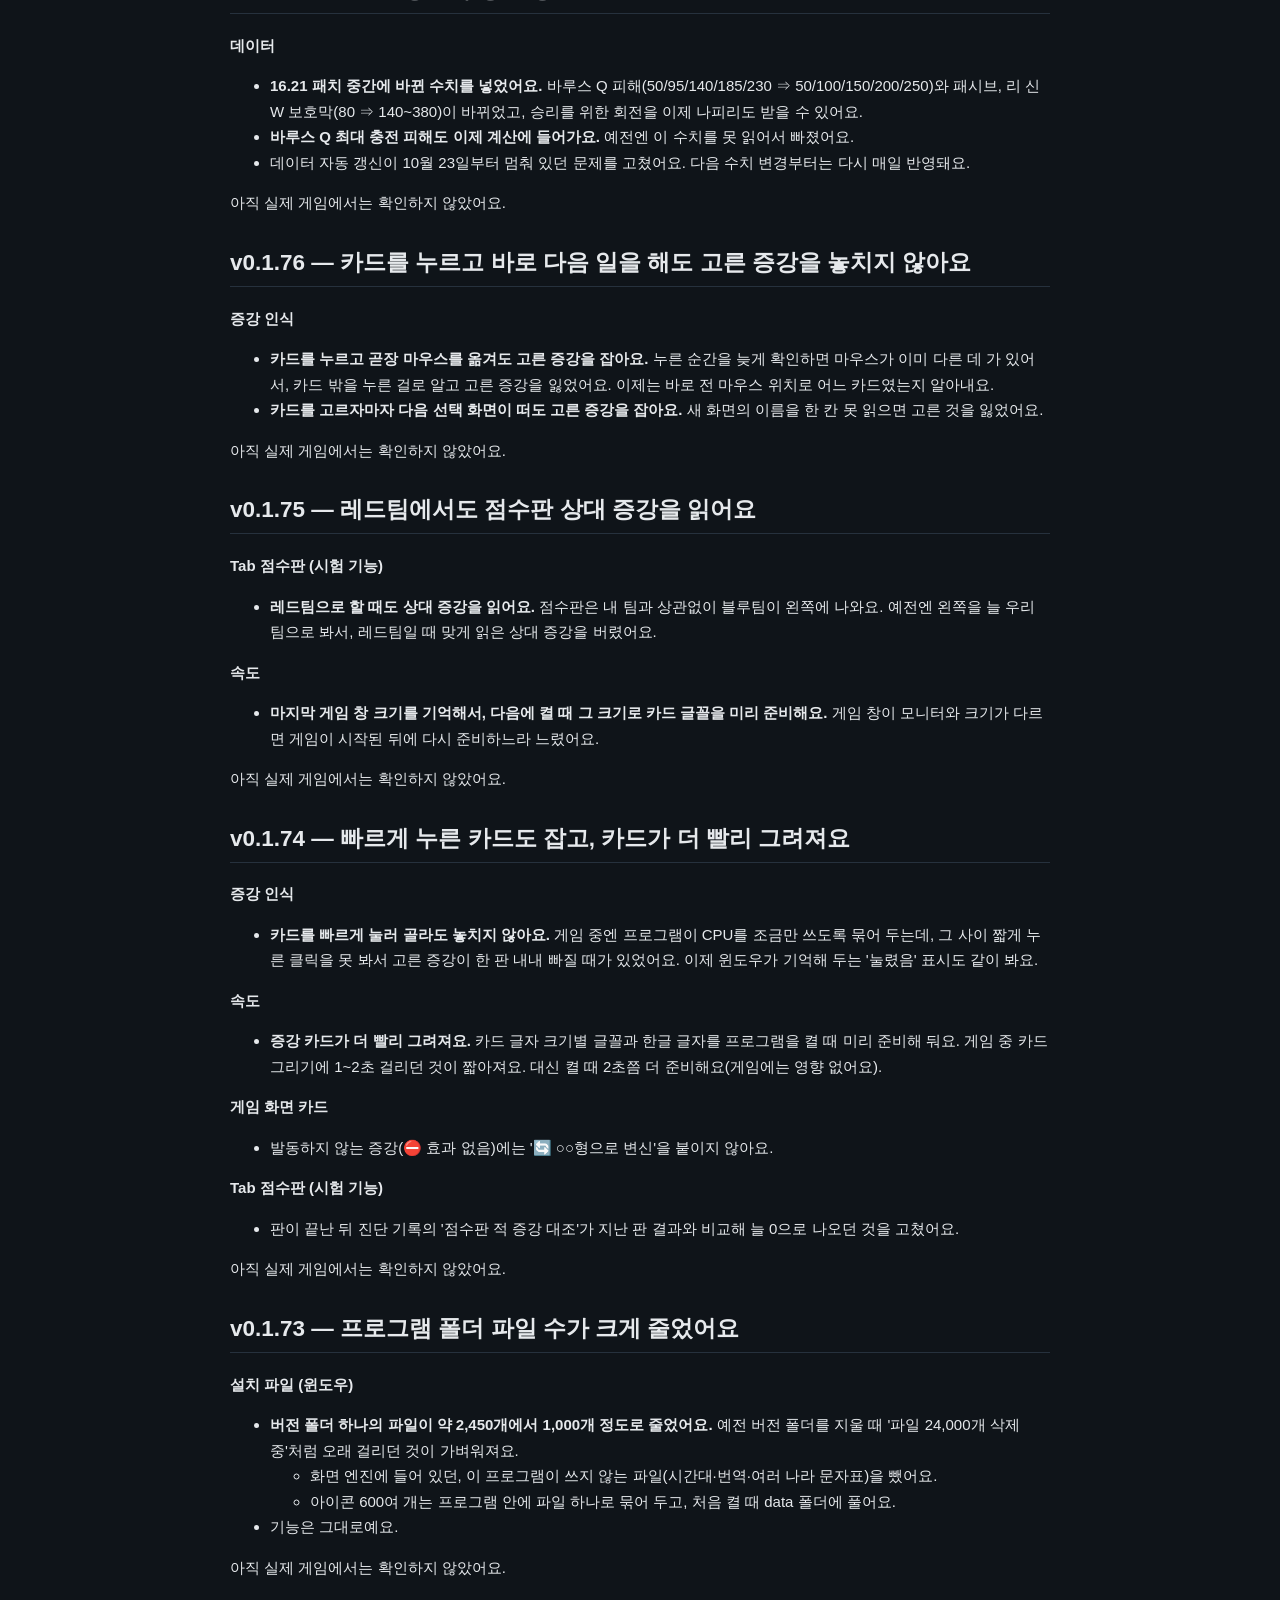
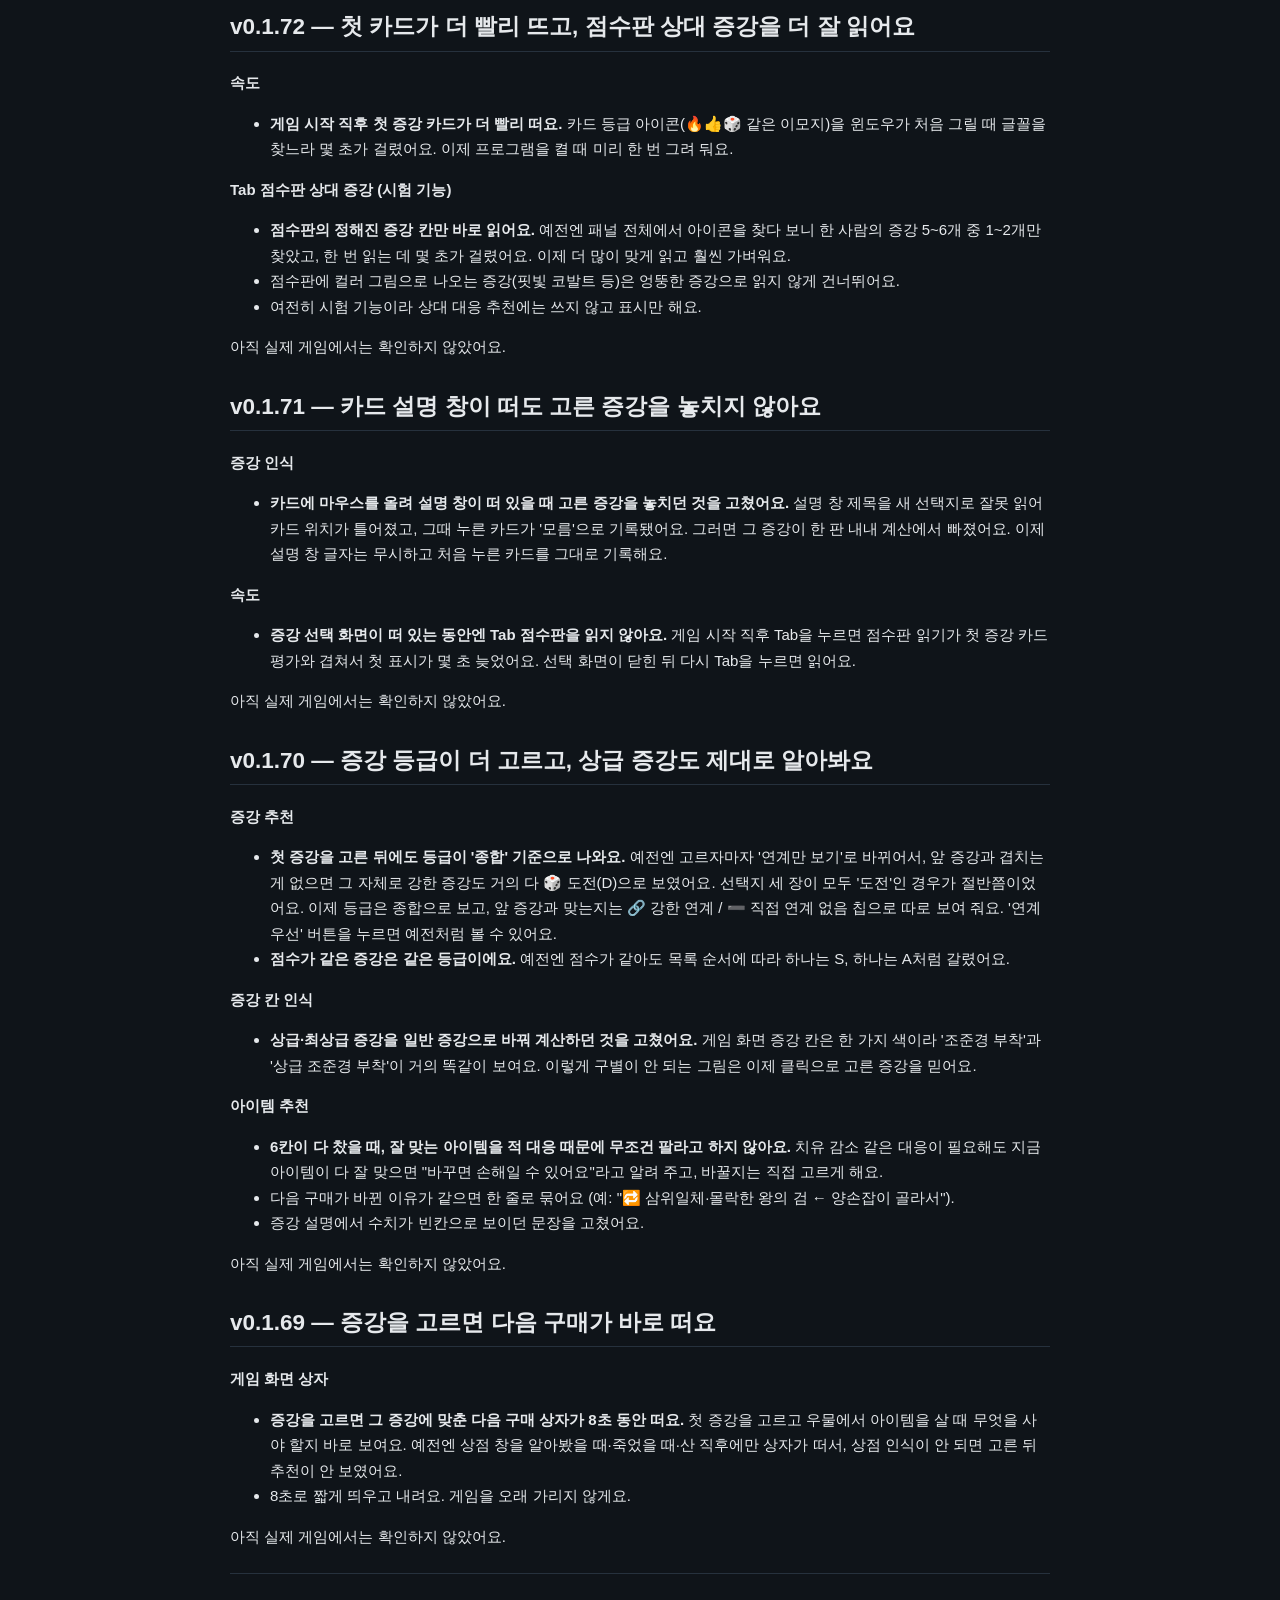
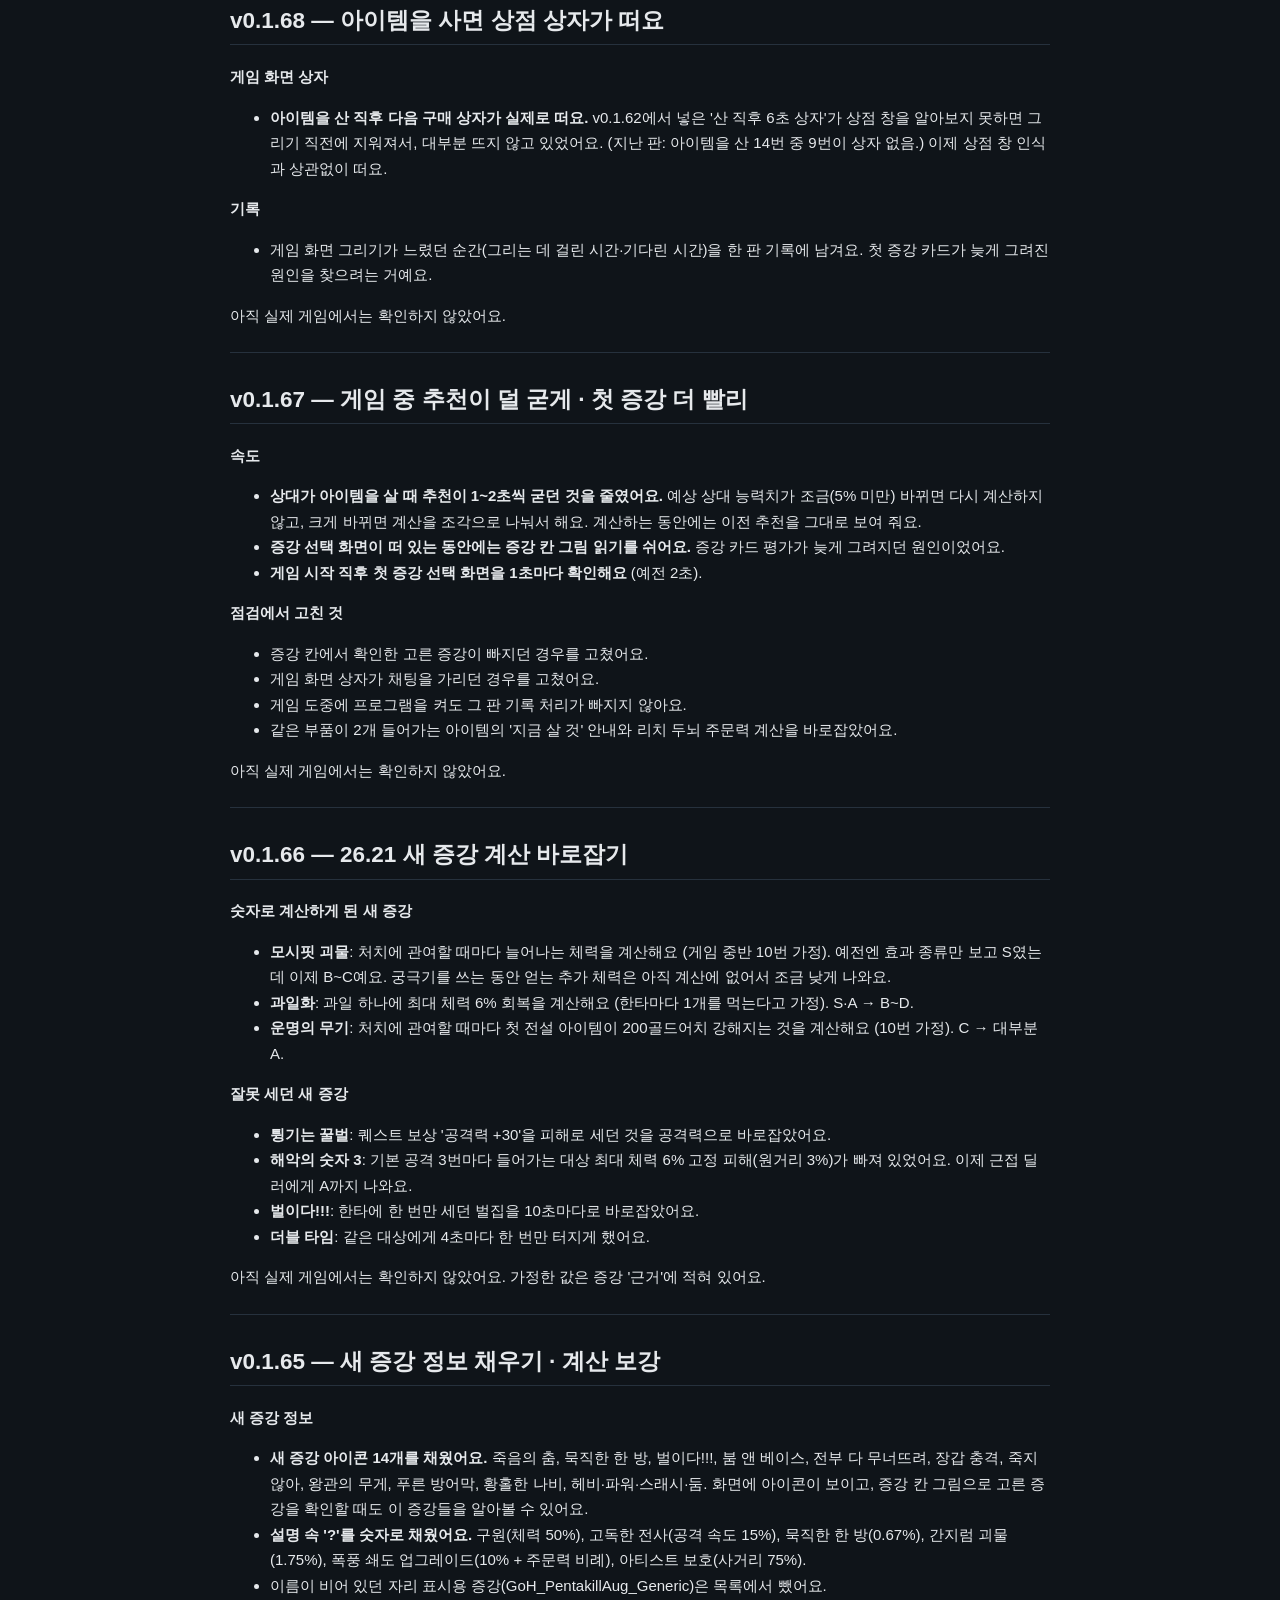
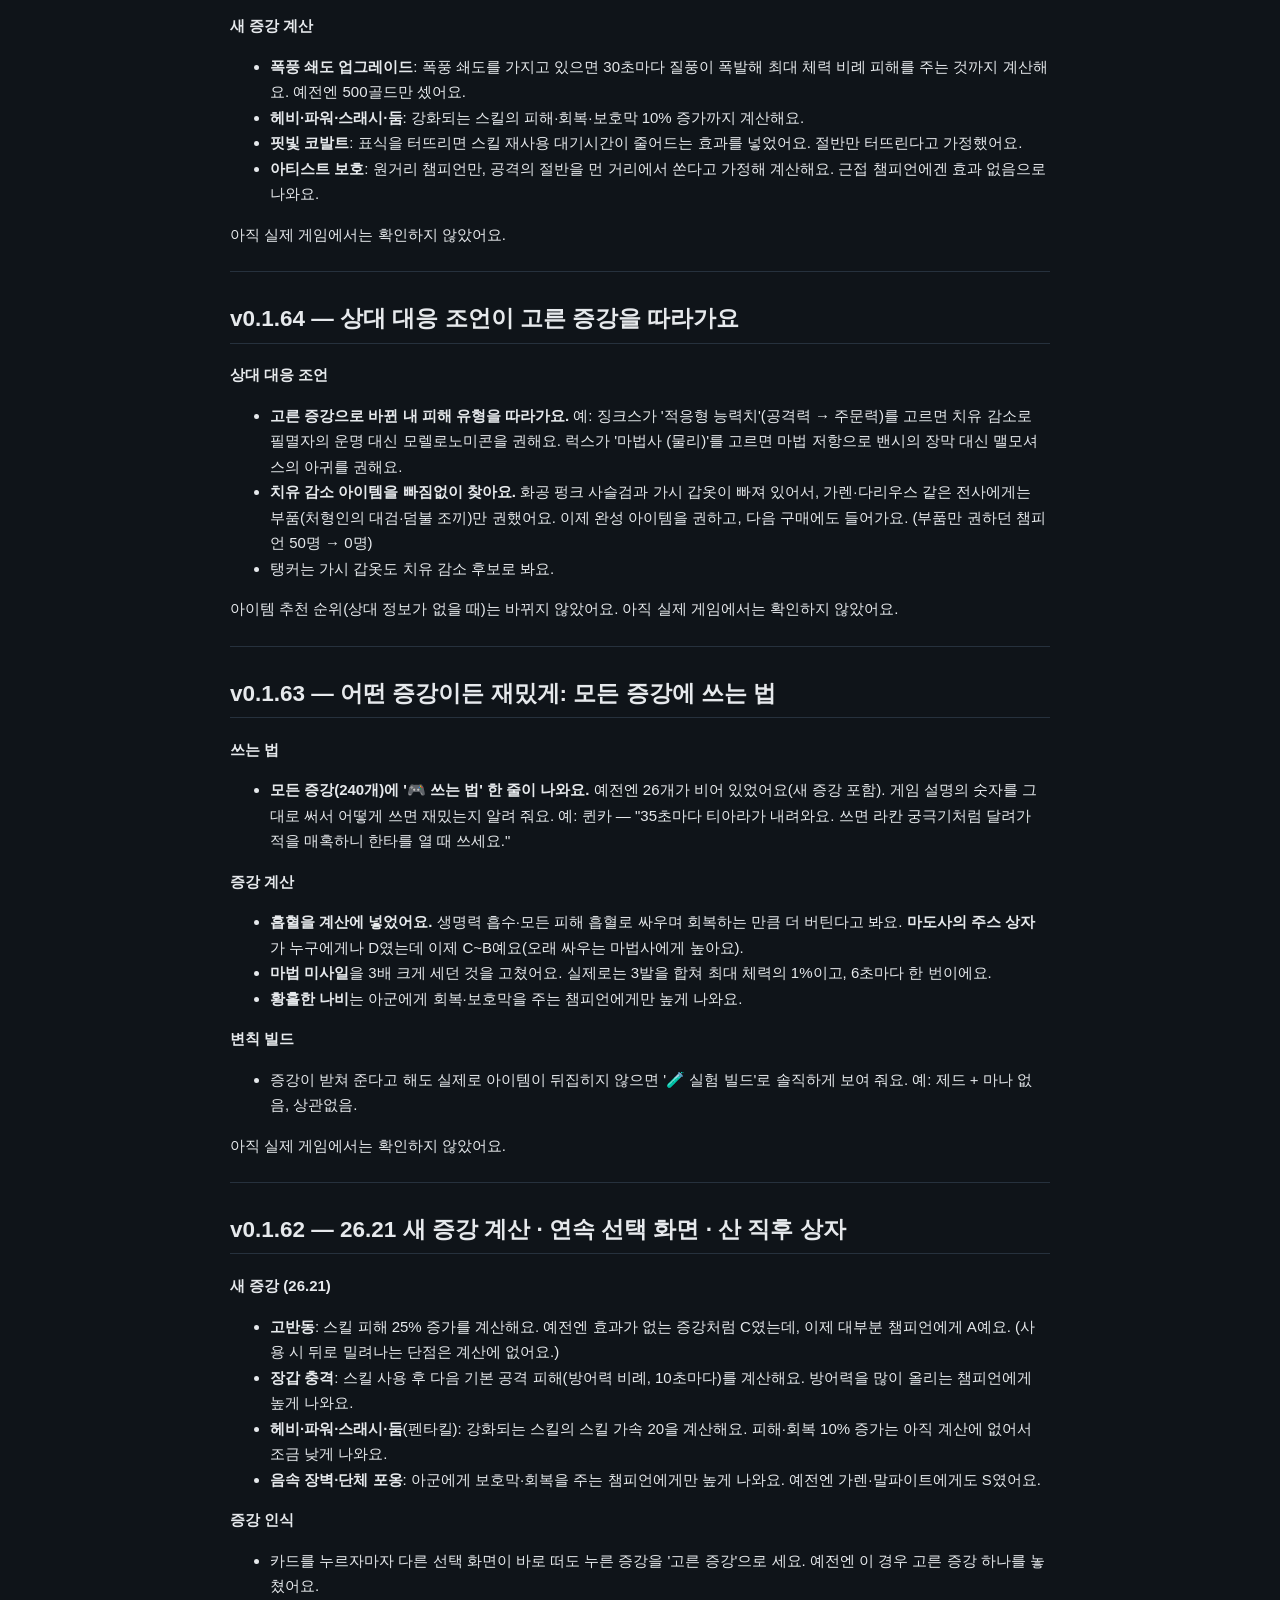
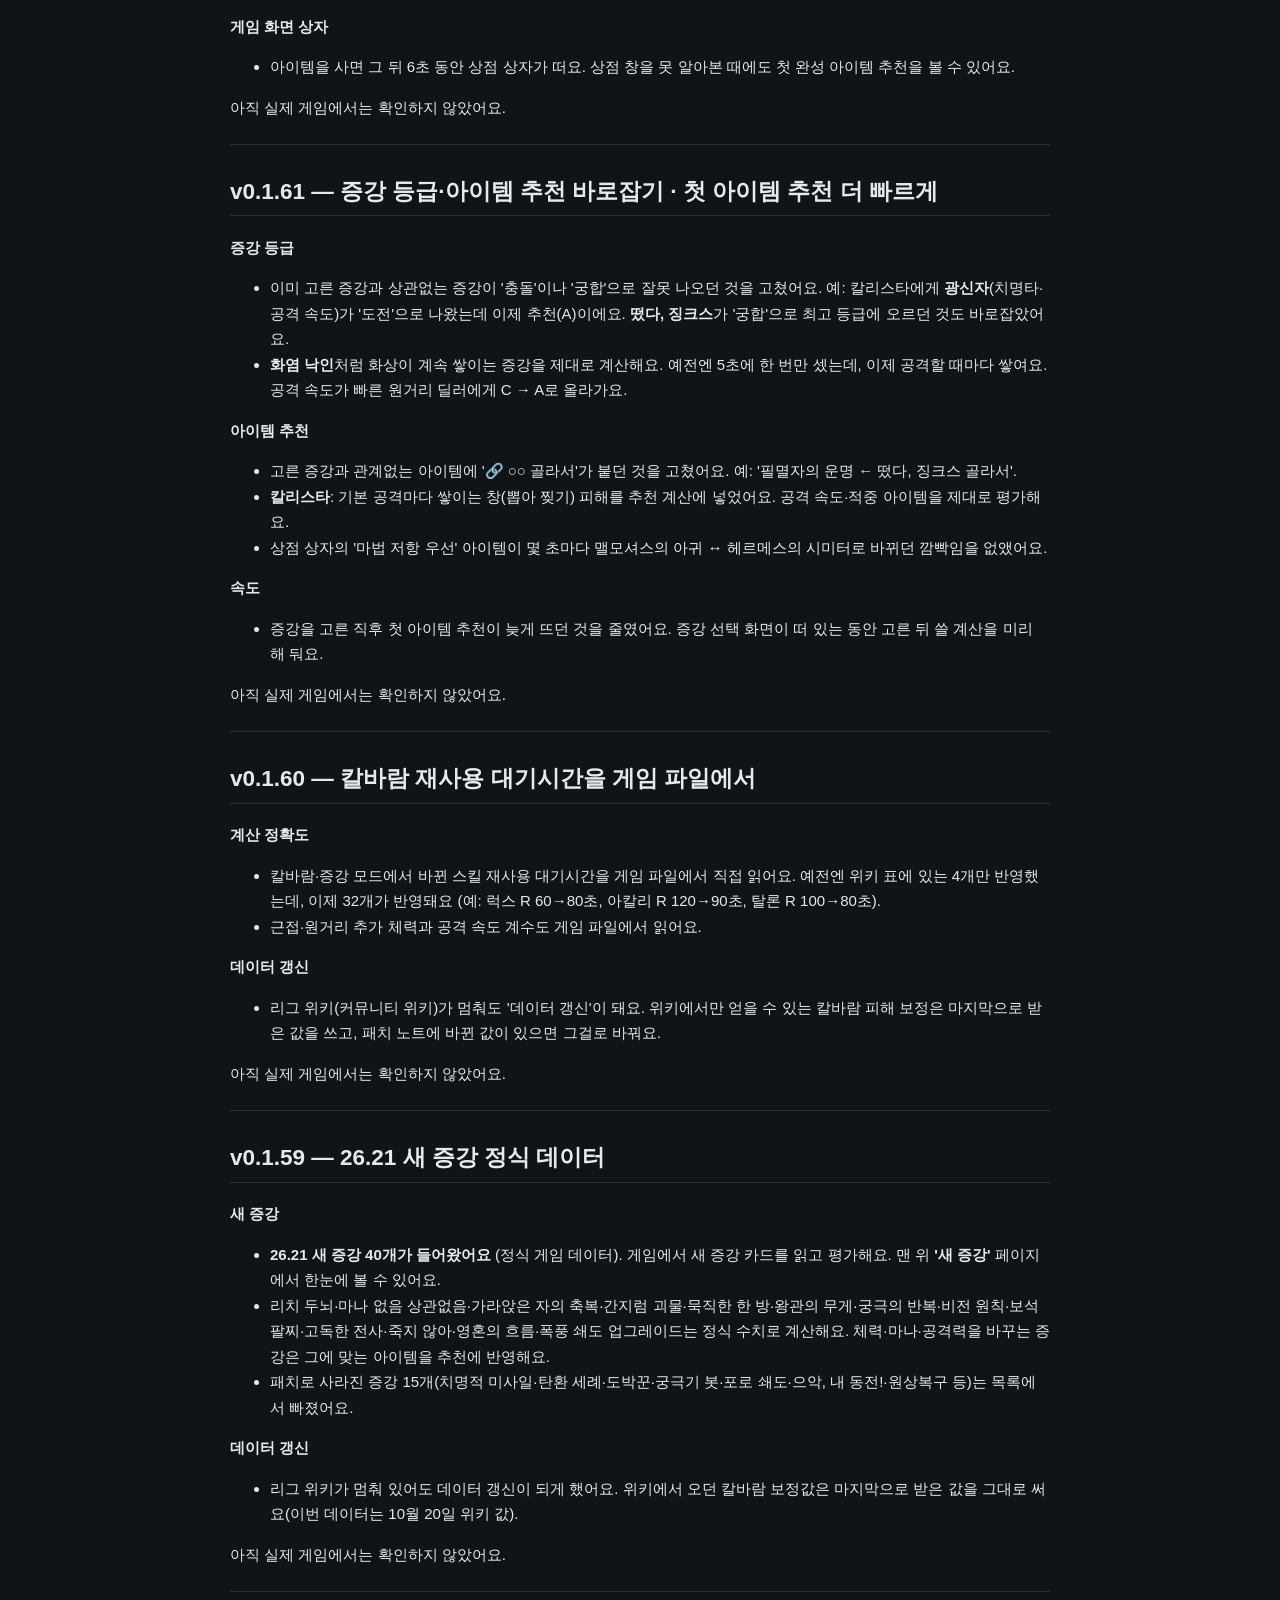
==== commit 97354874: "release: v0.1.94 버전과 업데이트 내역 Co-Authored-By: Claude Opus 5 <noreply@anthropic.com>" ====
--- a/web/changelog.html
+++ b/web/changelog.html
@@ -14,6 +14,28 @@
 <h1>업데이트 내역</h1>
 <p>칼바람 증강 Addon이 버전마다 무엇이 바뀌었는지 정리한 곳이에요. 처음 쓰는 분도 알 수 있게 쉬운 말로 적어요.</p>
 <hr>
+<h2>v0.1.94 — 고른 증강이 화면에서 사라지던 것을 고쳤어요</h2>
+<p><b>고른 증강이 지워지지 않아요</b></p>
+<ul>
+<li><b>증강 선택 화면이 또 떠도 이미 고른 증강을 지우지 않아요.</b> 예전엔 &#x27;아직 다 고르지 않았나 보다&#x27;라고 보고,</li>
+</ul>
+<p>  게임 증강 칸에서 확인 못 한 증강을 빼고 3개로 줄였어요. 그래서 실제로 고른 증강이 화면에서 사라지고,</p>
+<p>  추천도 3개만 보고 하던 판이 있었어요.</p>
+<ul>
+<li><b>게임 증강 칸으로 확인된 증강까지 잘리던 것</b>도 같이 없어졌어요.</li>
+<li>잘못 잡은 증강은 그대로 두되, 게임 증강 칸이 보이거나 능력치가 어긋나면 스스로 바로잡고, 칸을 눌러 직접 뺄 수도 있어요.</li>
+</ul>
+<p><b>증강 5·6개도 제대로 보여요</b></p>
+<ul>
+<li><b>5번째·6번째 증강이 화면에 보여요.</b> 예전엔 4칸만 그려서 더 받은 증강이 안 보이고 눌러서 뺄 수도 없었어요.</li>
+<li><b>선택지 이름 직접 입력과 목록에서 고르기도 6개까지</b> 열려 있어요.</li>
+</ul>
+<p><b>증강 인식 (v0.1.94)</b></p>
+<ul>
+<li><b>같은 선택 화면에서는 먼저 누른 카드가 고른 증강이에요.</b> 이름을 늦게 읽은 카드가 먼저 누른 것을 덮어쓰던 것을 고쳤어요.</li>
+<li><b>새로고침 뒤 이름을 못 읽은 증강은 미확정으로 두고</b> 어느 칸인지 알려 줘요.</li>
+</ul>
+<hr>
 <h2>v0.1.93 — 아군을 돕는 계산을 넓히고, 안 세던 아이템 효과를 더 넣었어요</h2>
 <p><b>아군을 돕는 챔피언</b></p>
 <ul>
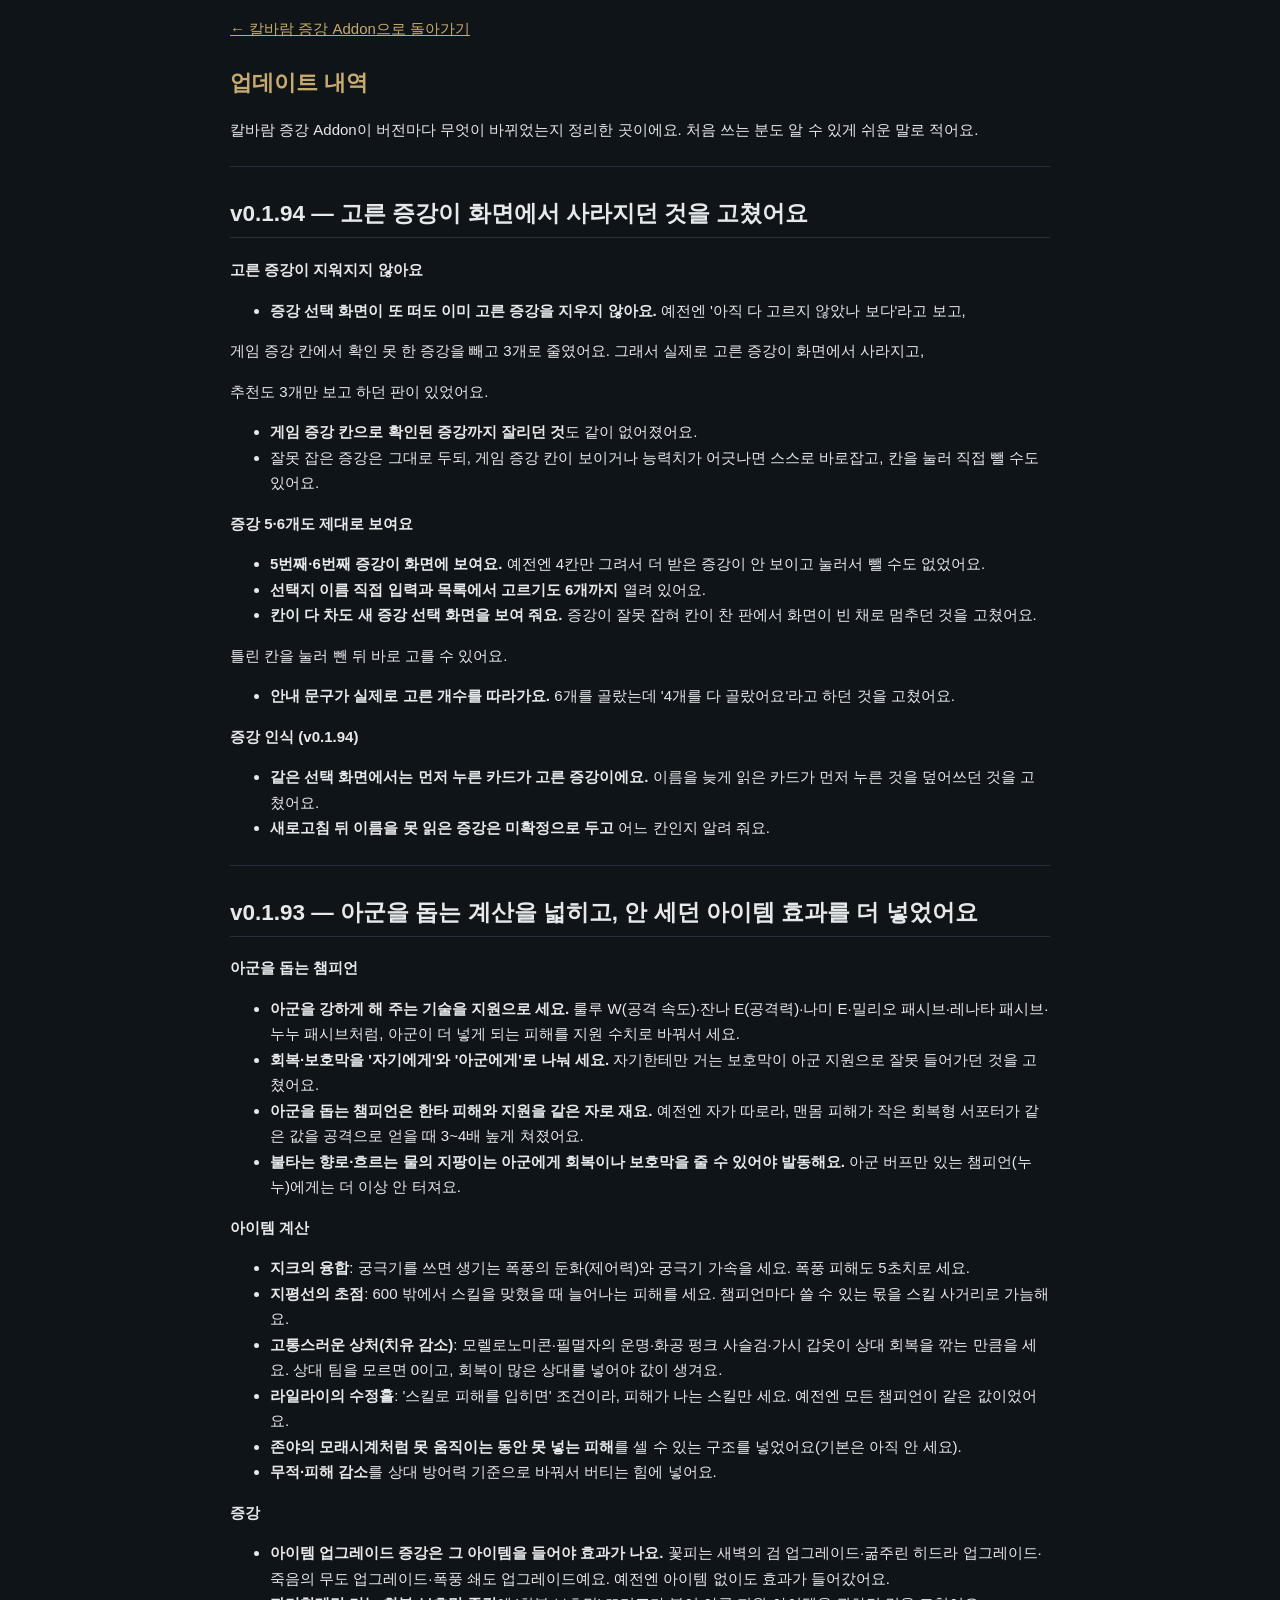
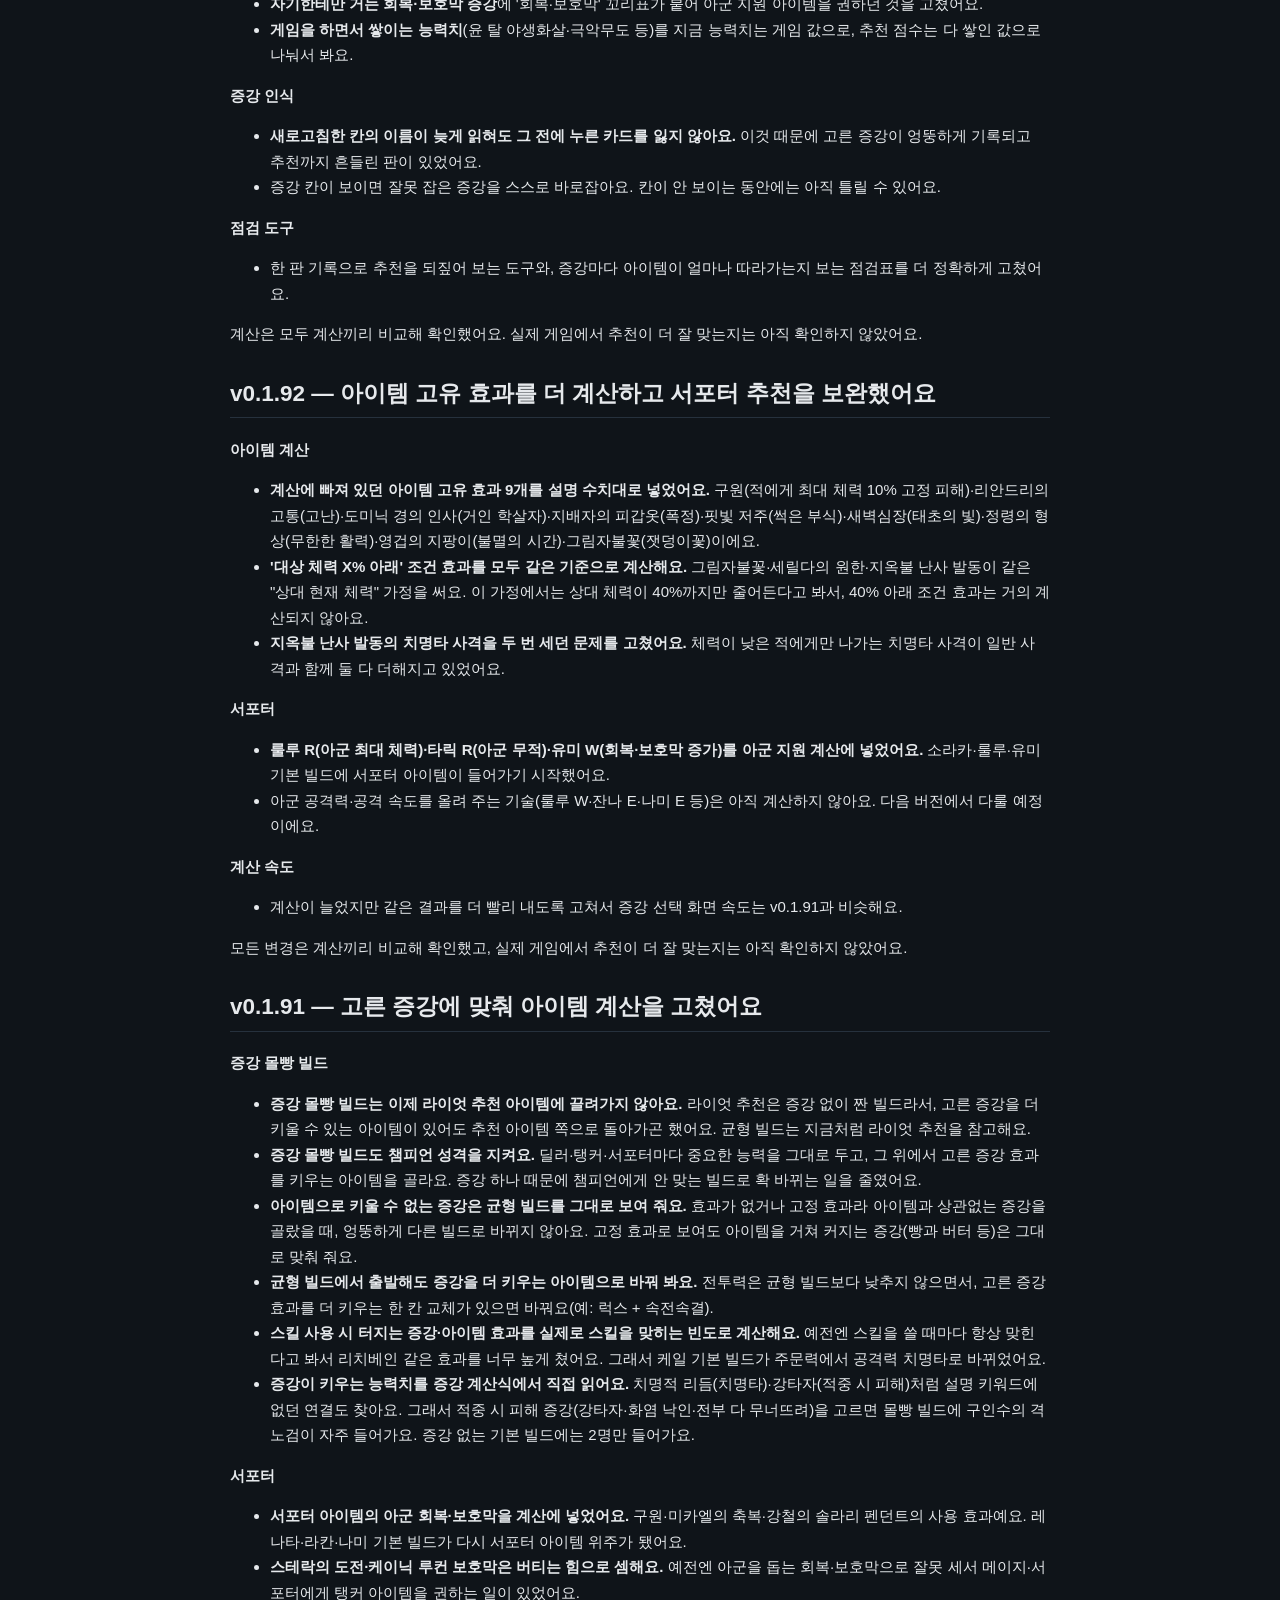
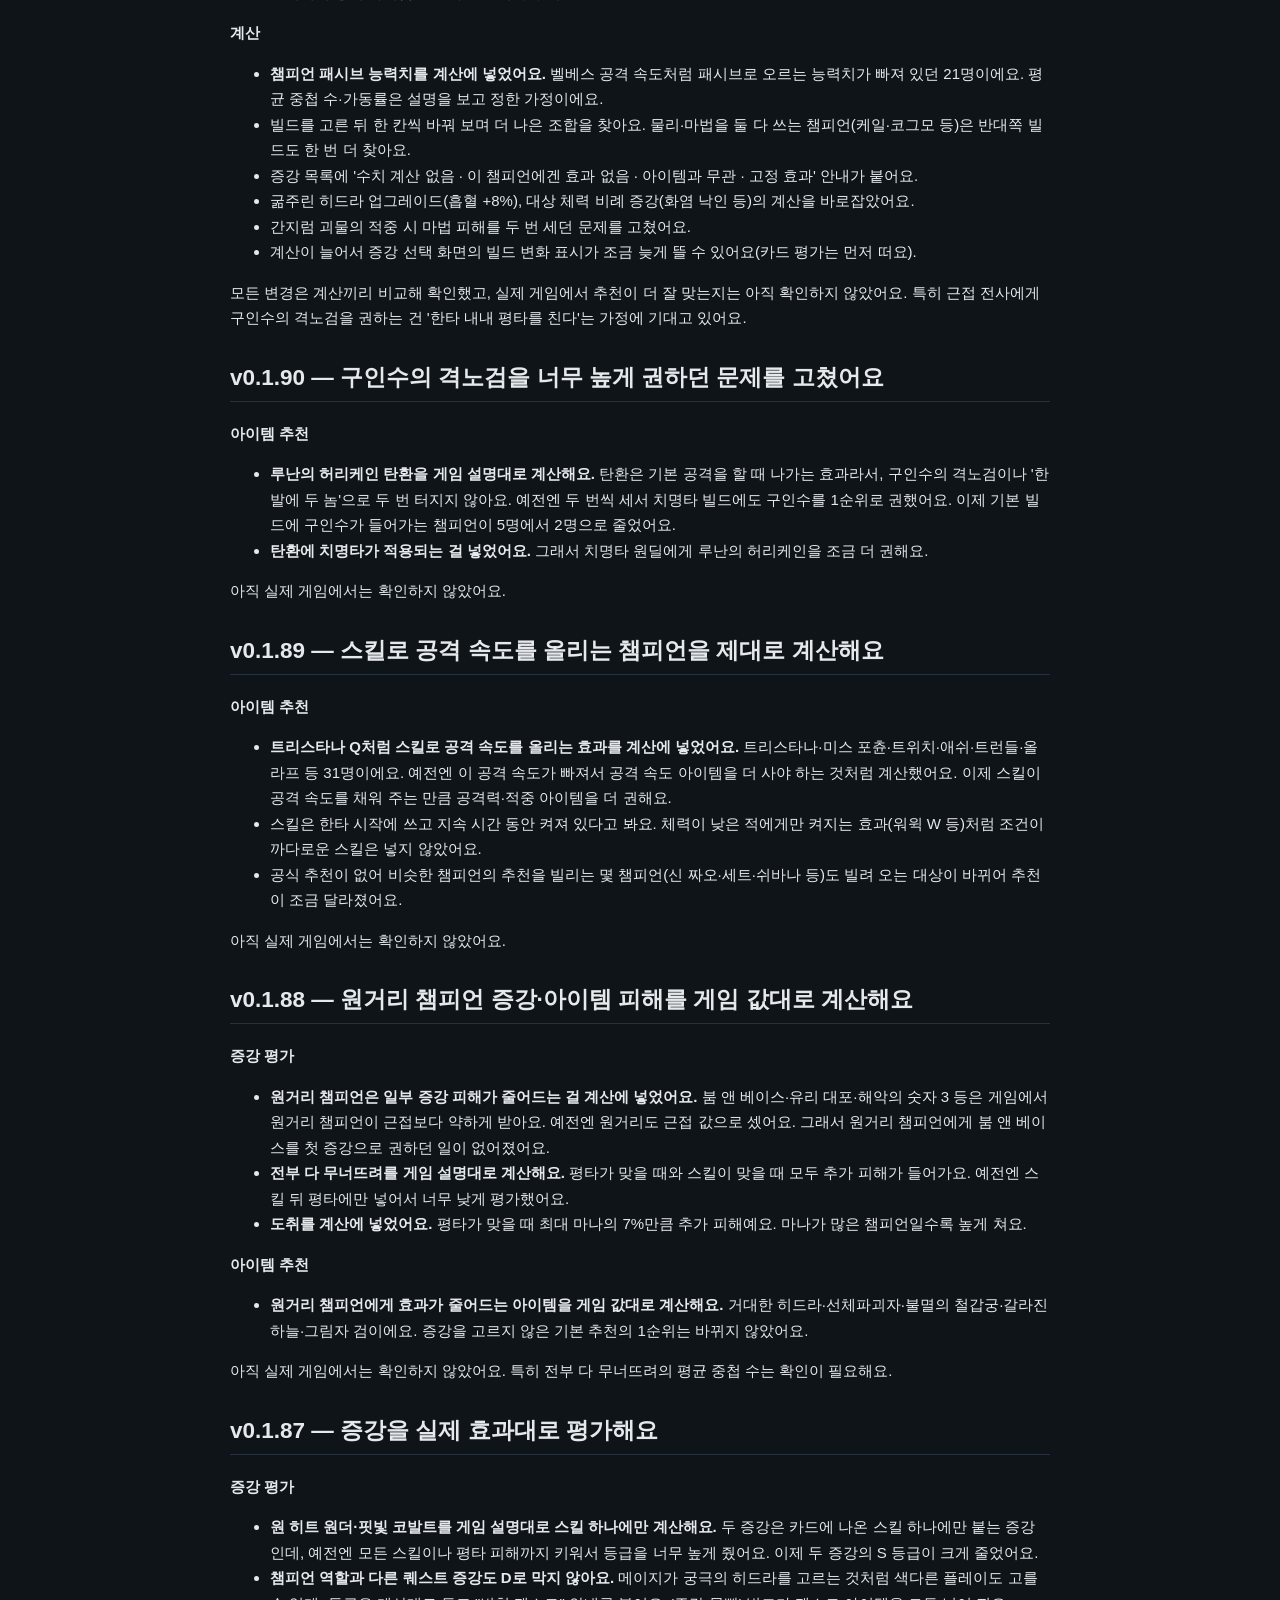
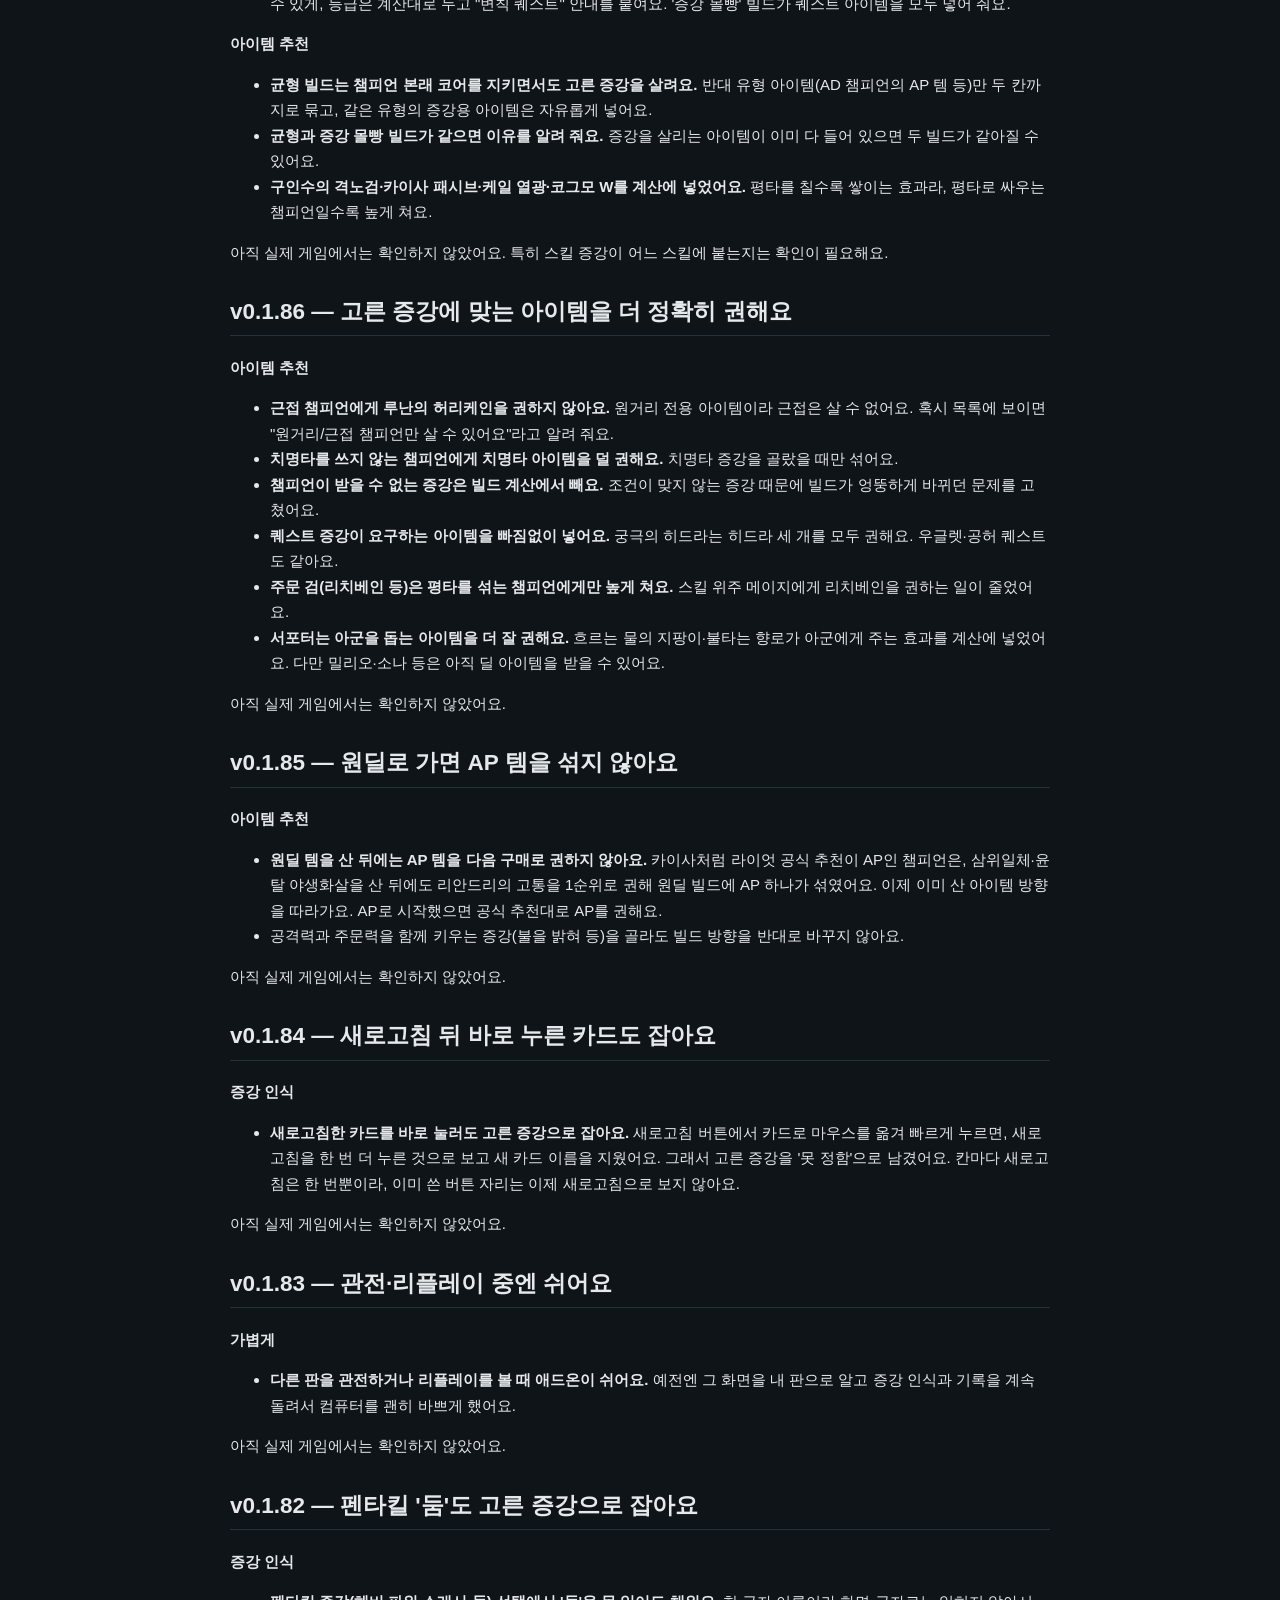
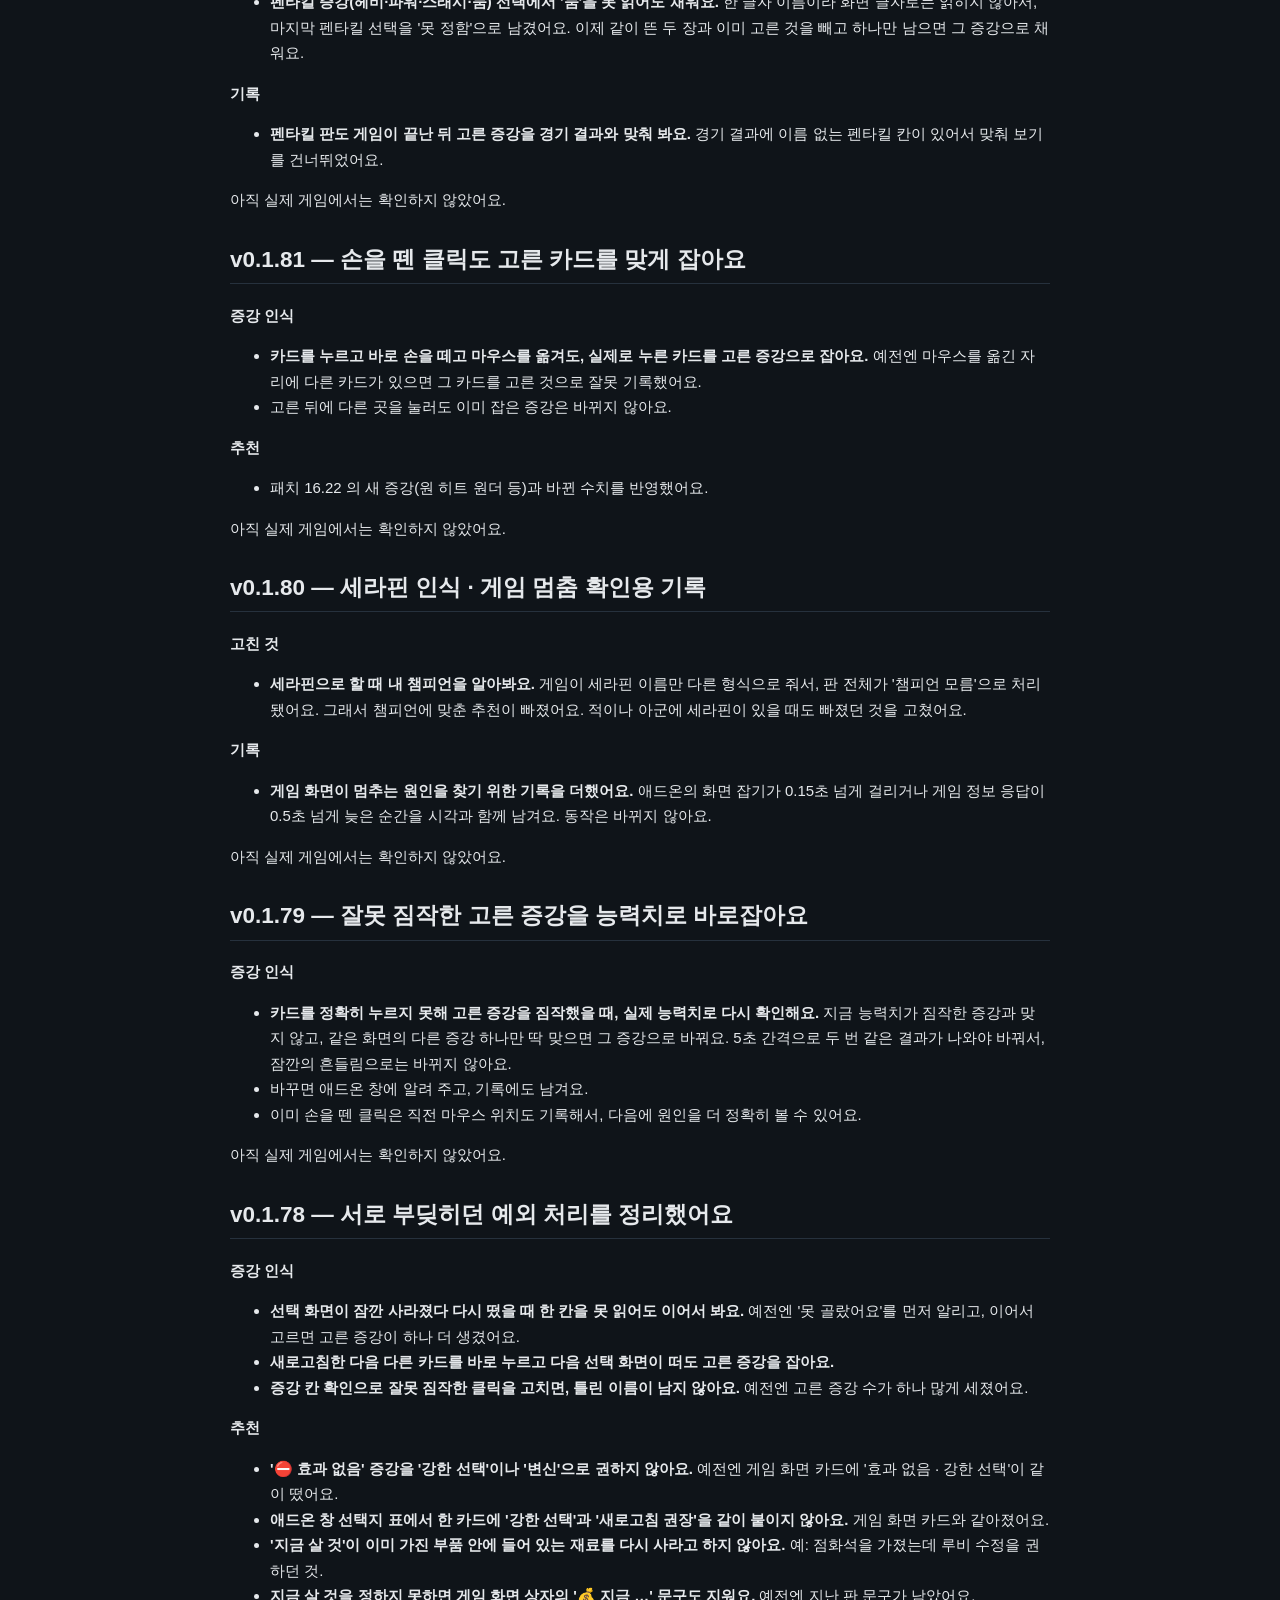
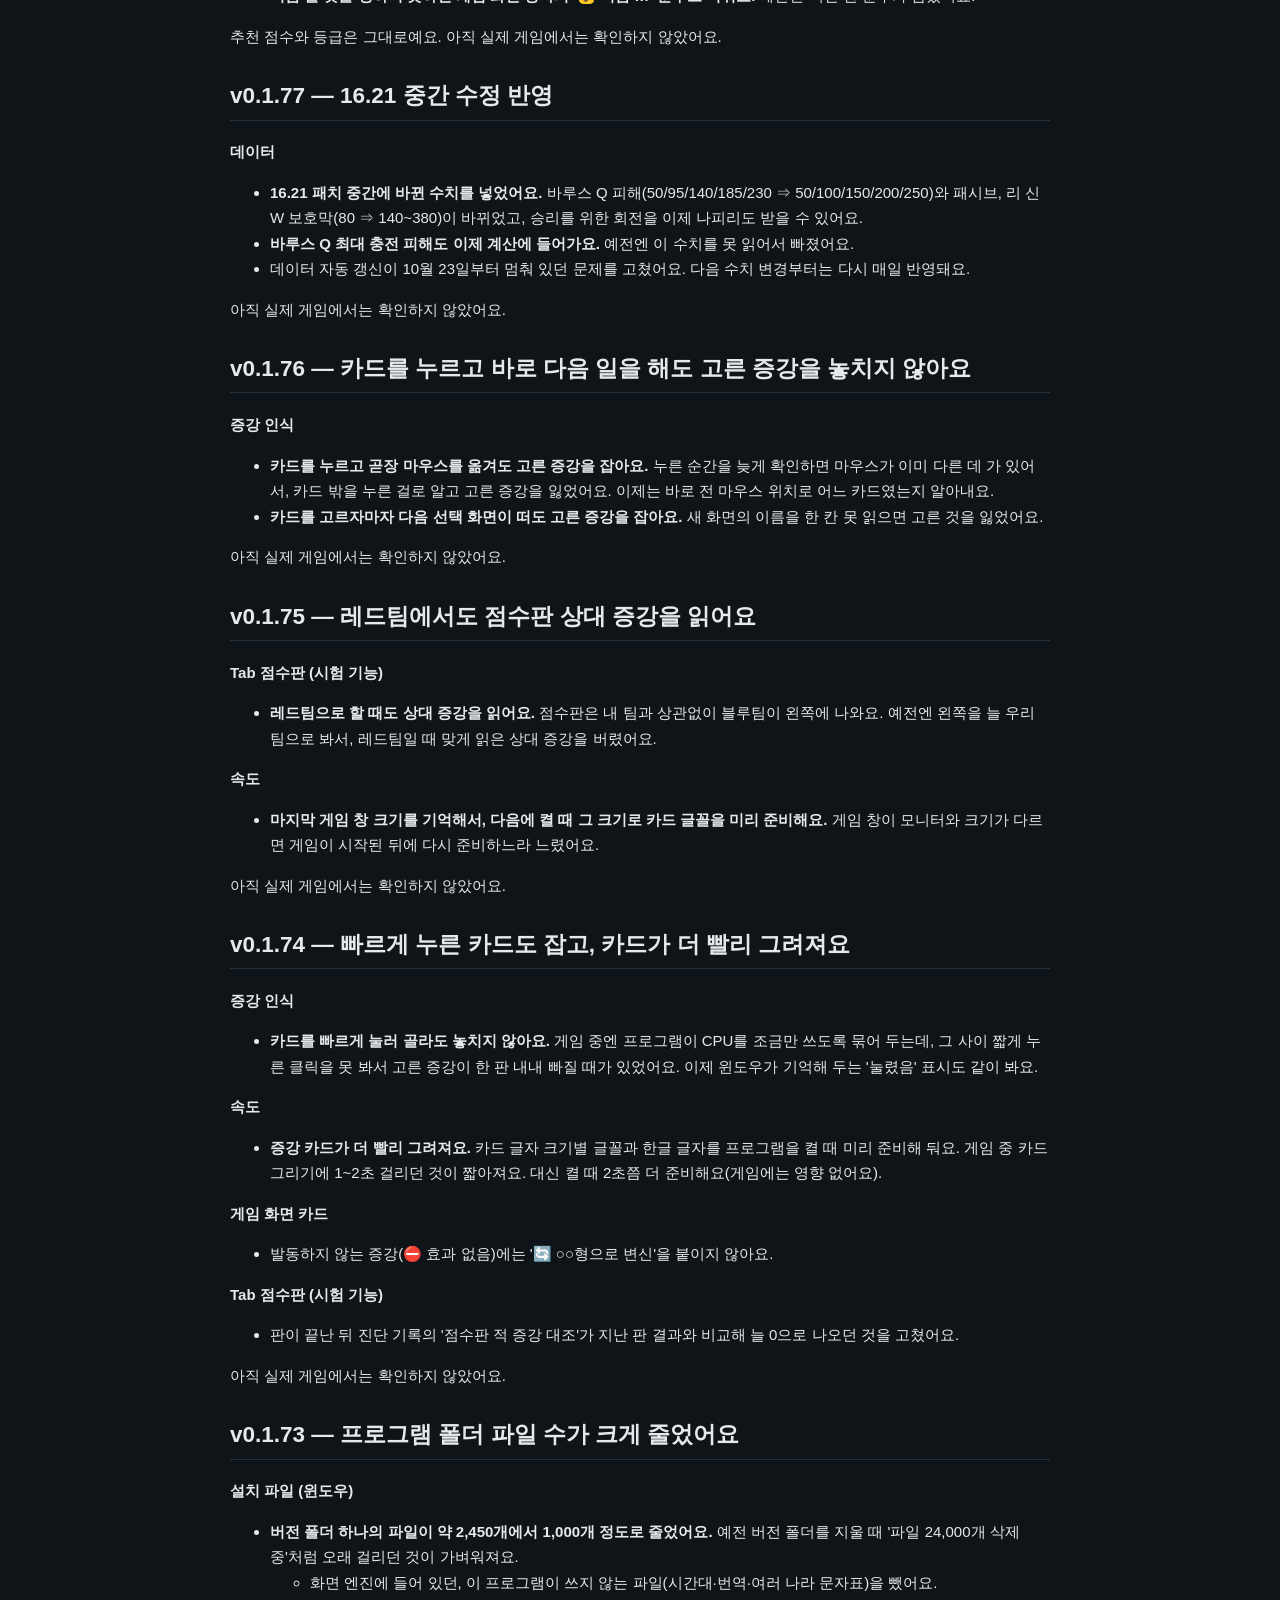
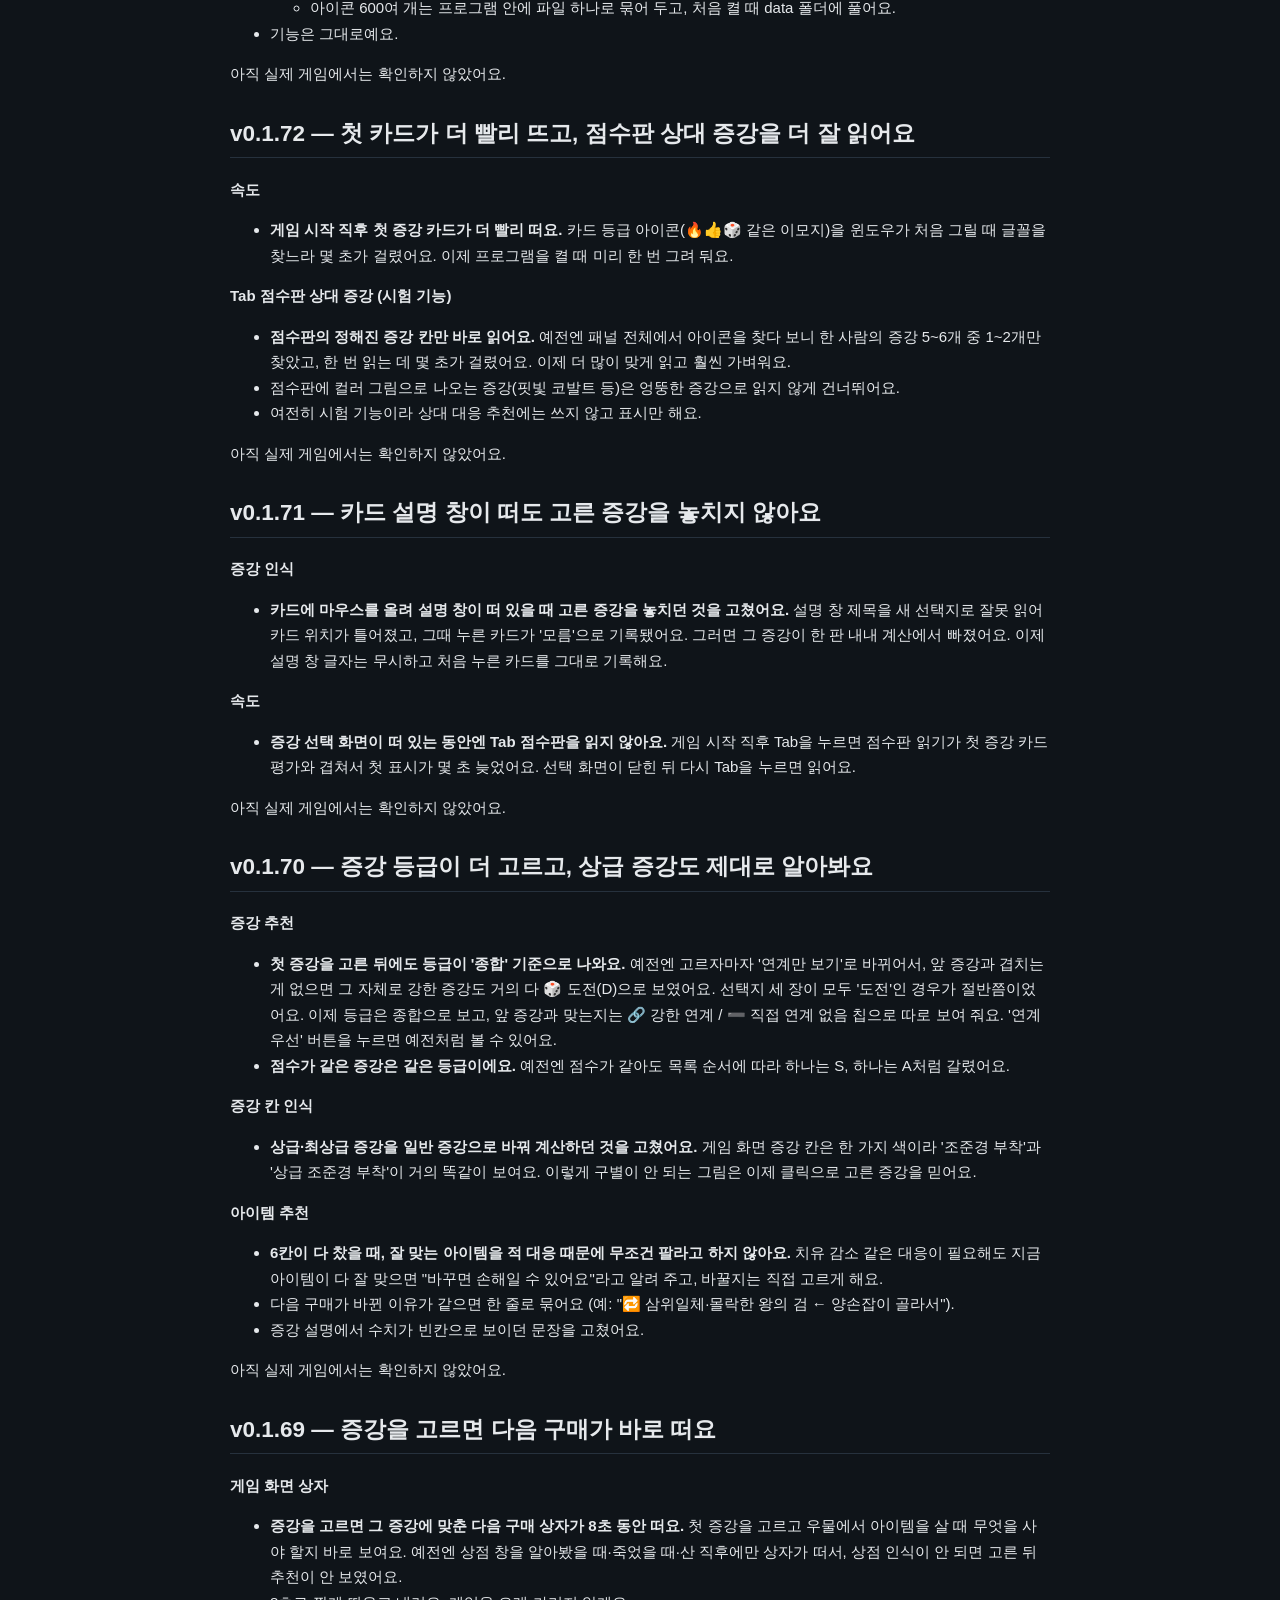
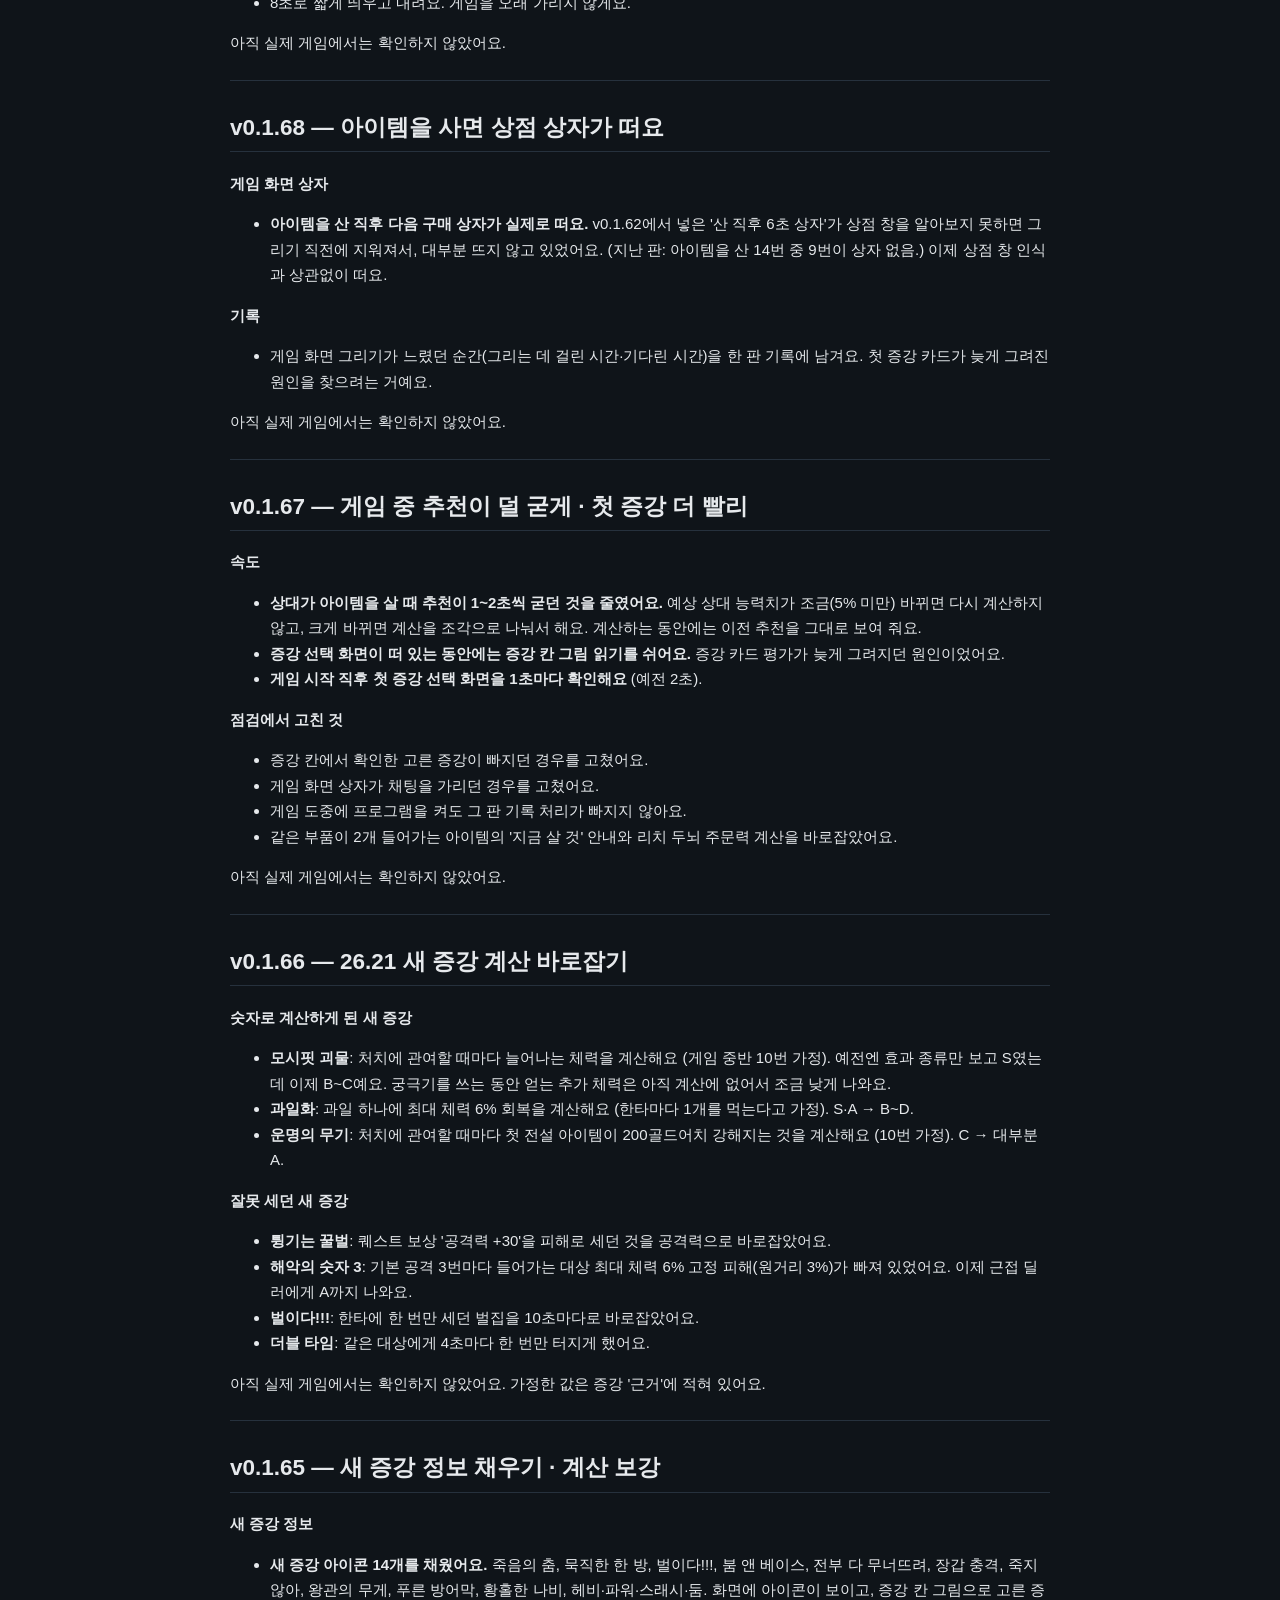
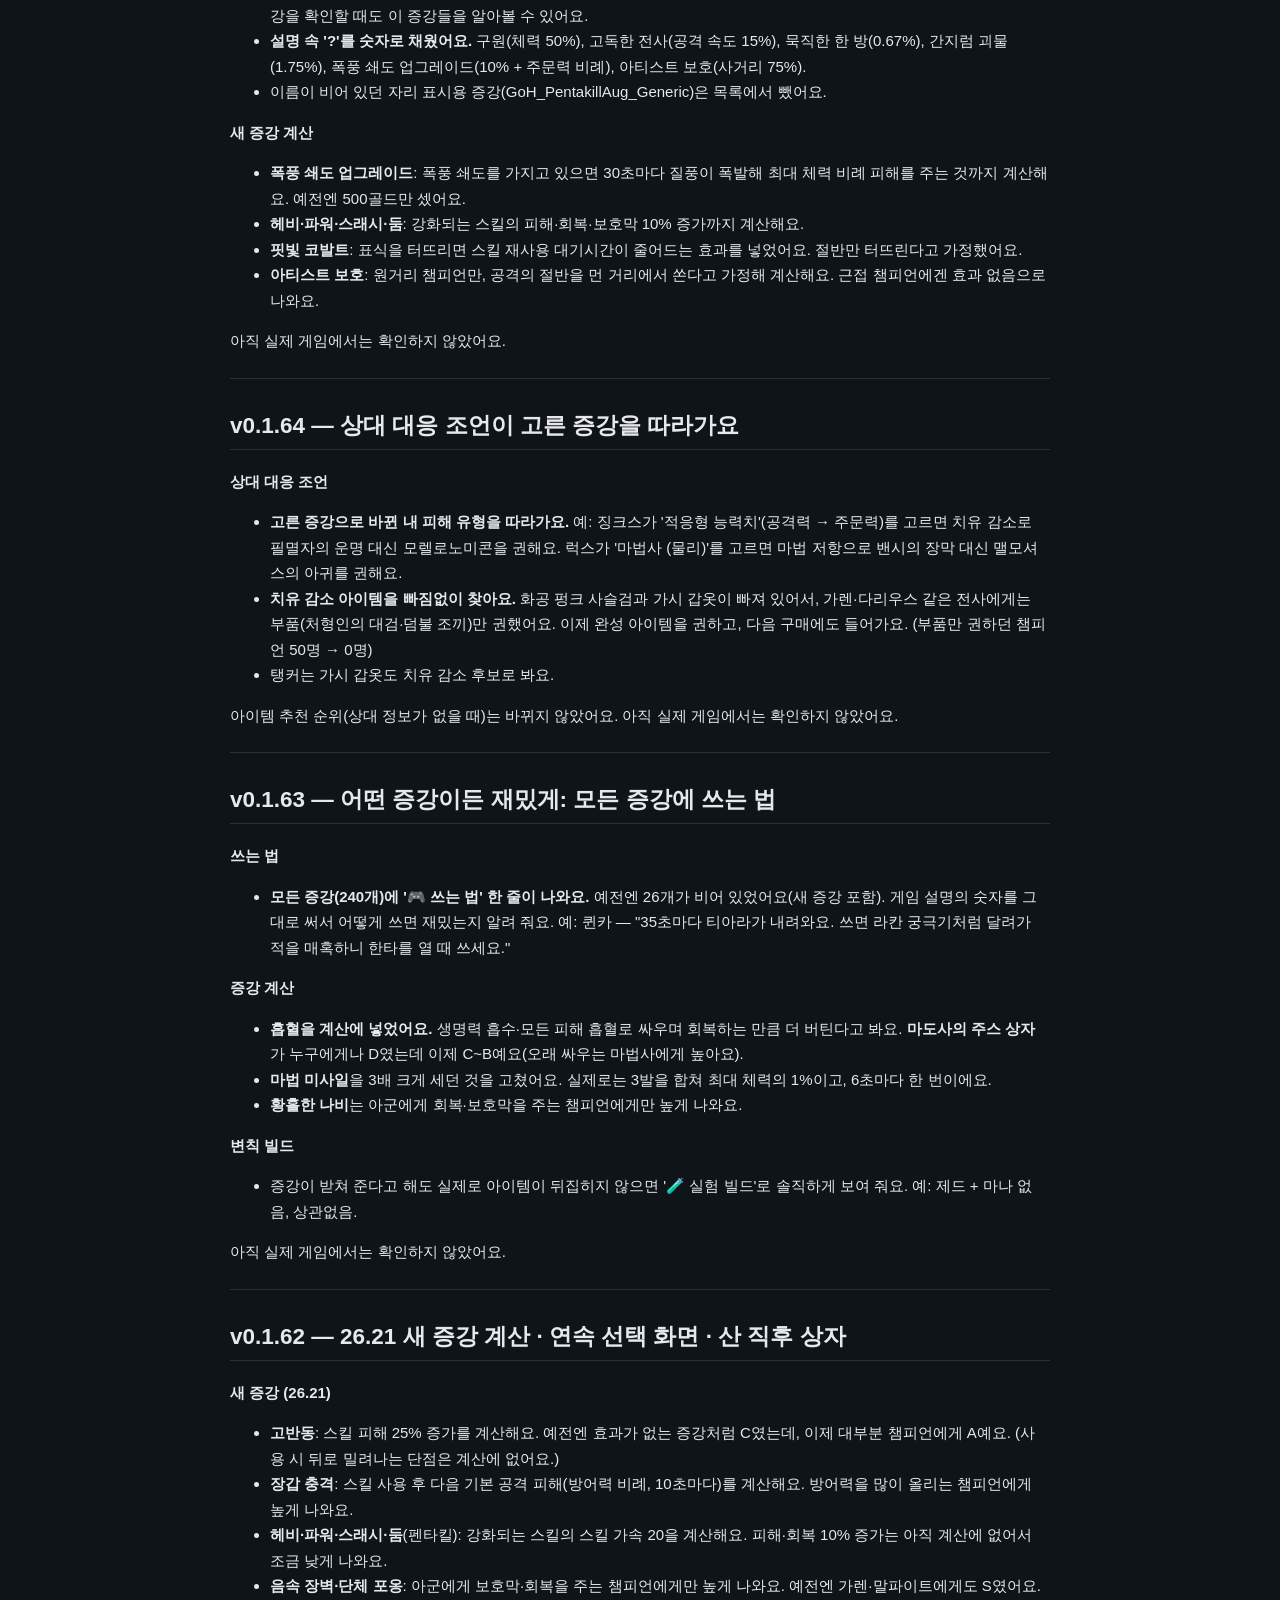
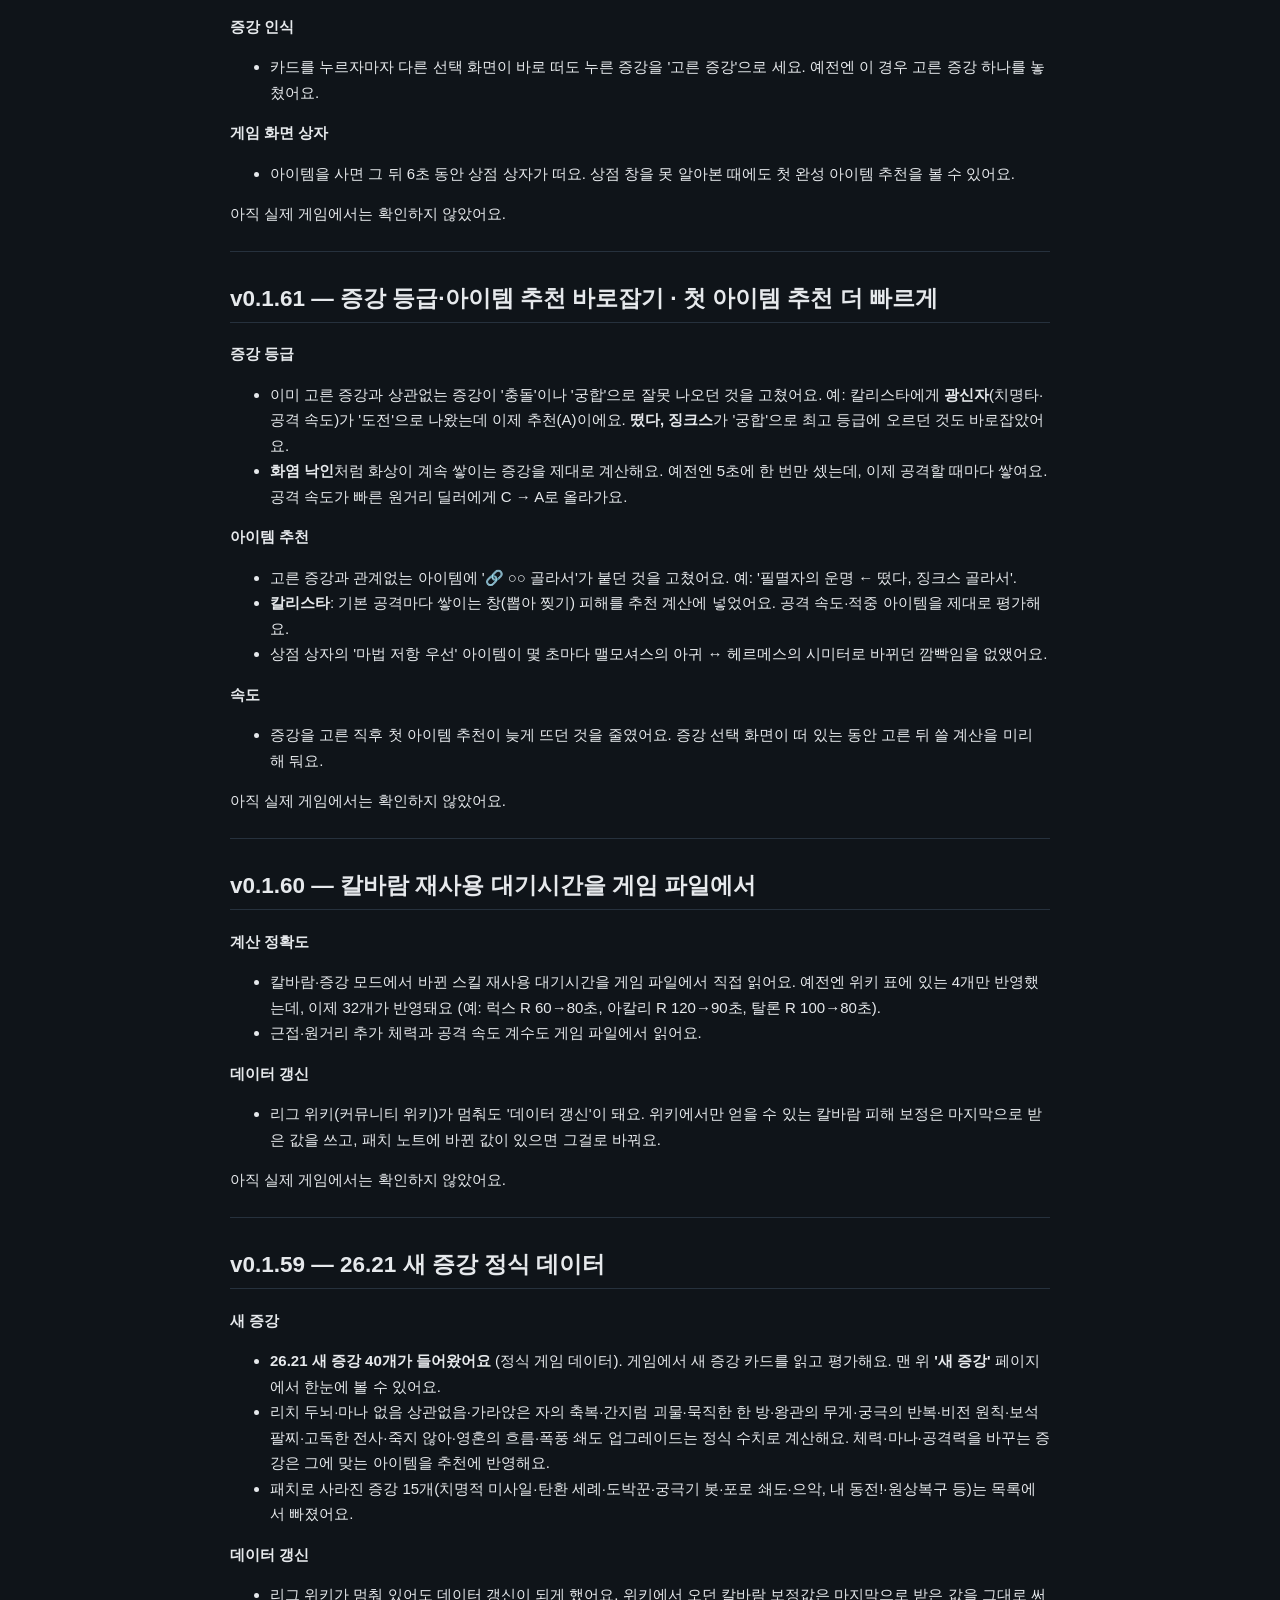
==== commit 0c04bb95: "fix: 칸이 다 차도 새 증강 선택 화면을 보여 준다 선택 화면이 떴다 = 게임이 아직 더 고르게 한다 = 칸 쪽이 틀렸다는 뜻이다. 예전엔 칸이 차면 선택지를 통째로 버려서, " ====
--- a/web/changelog.html
+++ b/web/changelog.html
@@ -29,6 +29,11 @@
 <ul>
 <li><b>5번째·6번째 증강이 화면에 보여요.</b> 예전엔 4칸만 그려서 더 받은 증강이 안 보이고 눌러서 뺄 수도 없었어요.</li>
 <li><b>선택지 이름 직접 입력과 목록에서 고르기도 6개까지</b> 열려 있어요.</li>
+<li><b>칸이 다 차도 새 증강 선택 화면을 보여 줘요.</b> 증강이 잘못 잡혀 칸이 찬 판에서 화면이 빈 채로 멈추던 것을 고쳤어요.</li>
+</ul>
+<p>  틀린 칸을 눌러 뺀 뒤 바로 고를 수 있어요.</p>
+<ul>
+<li><b>안내 문구가 실제로 고른 개수를 따라가요.</b> 6개를 골랐는데 &#x27;4개를 다 골랐어요&#x27;라고 하던 것을 고쳤어요.</li>
 </ul>
 <p><b>증강 인식 (v0.1.94)</b></p>
 <ul>
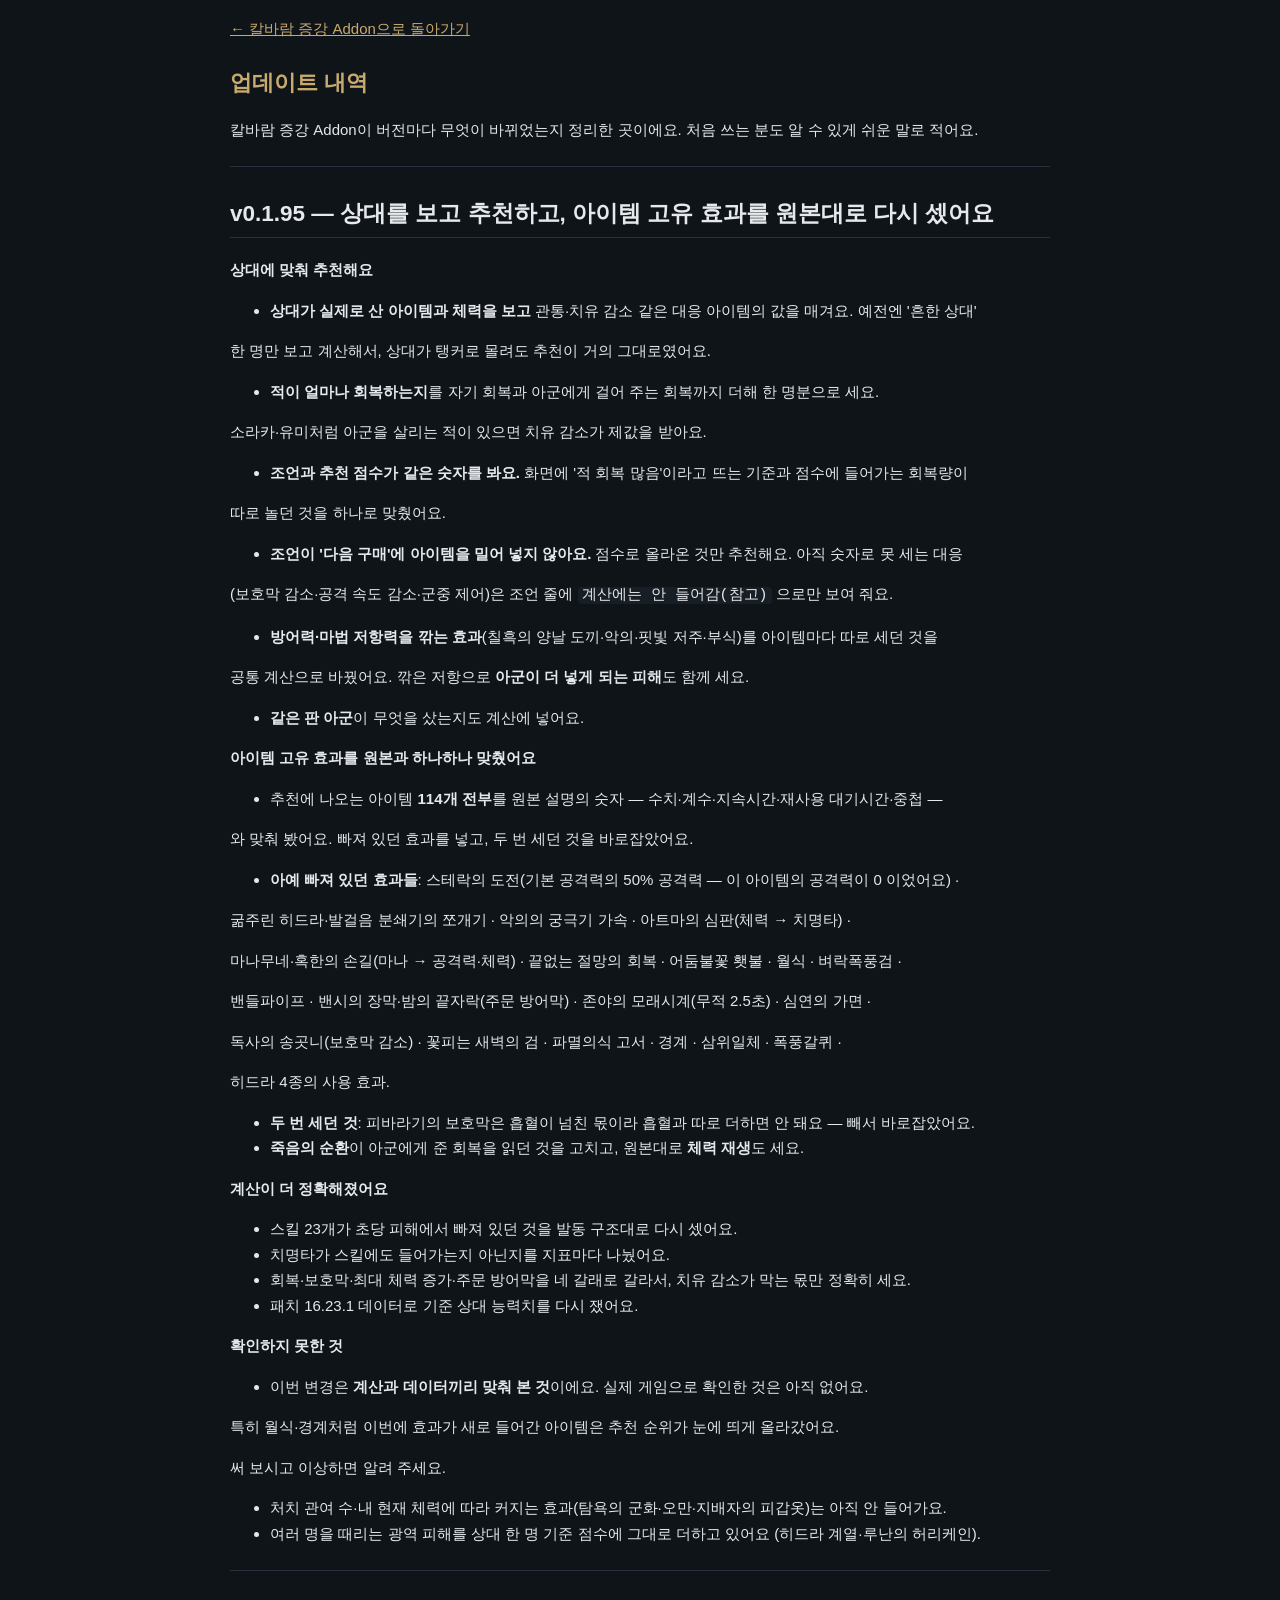
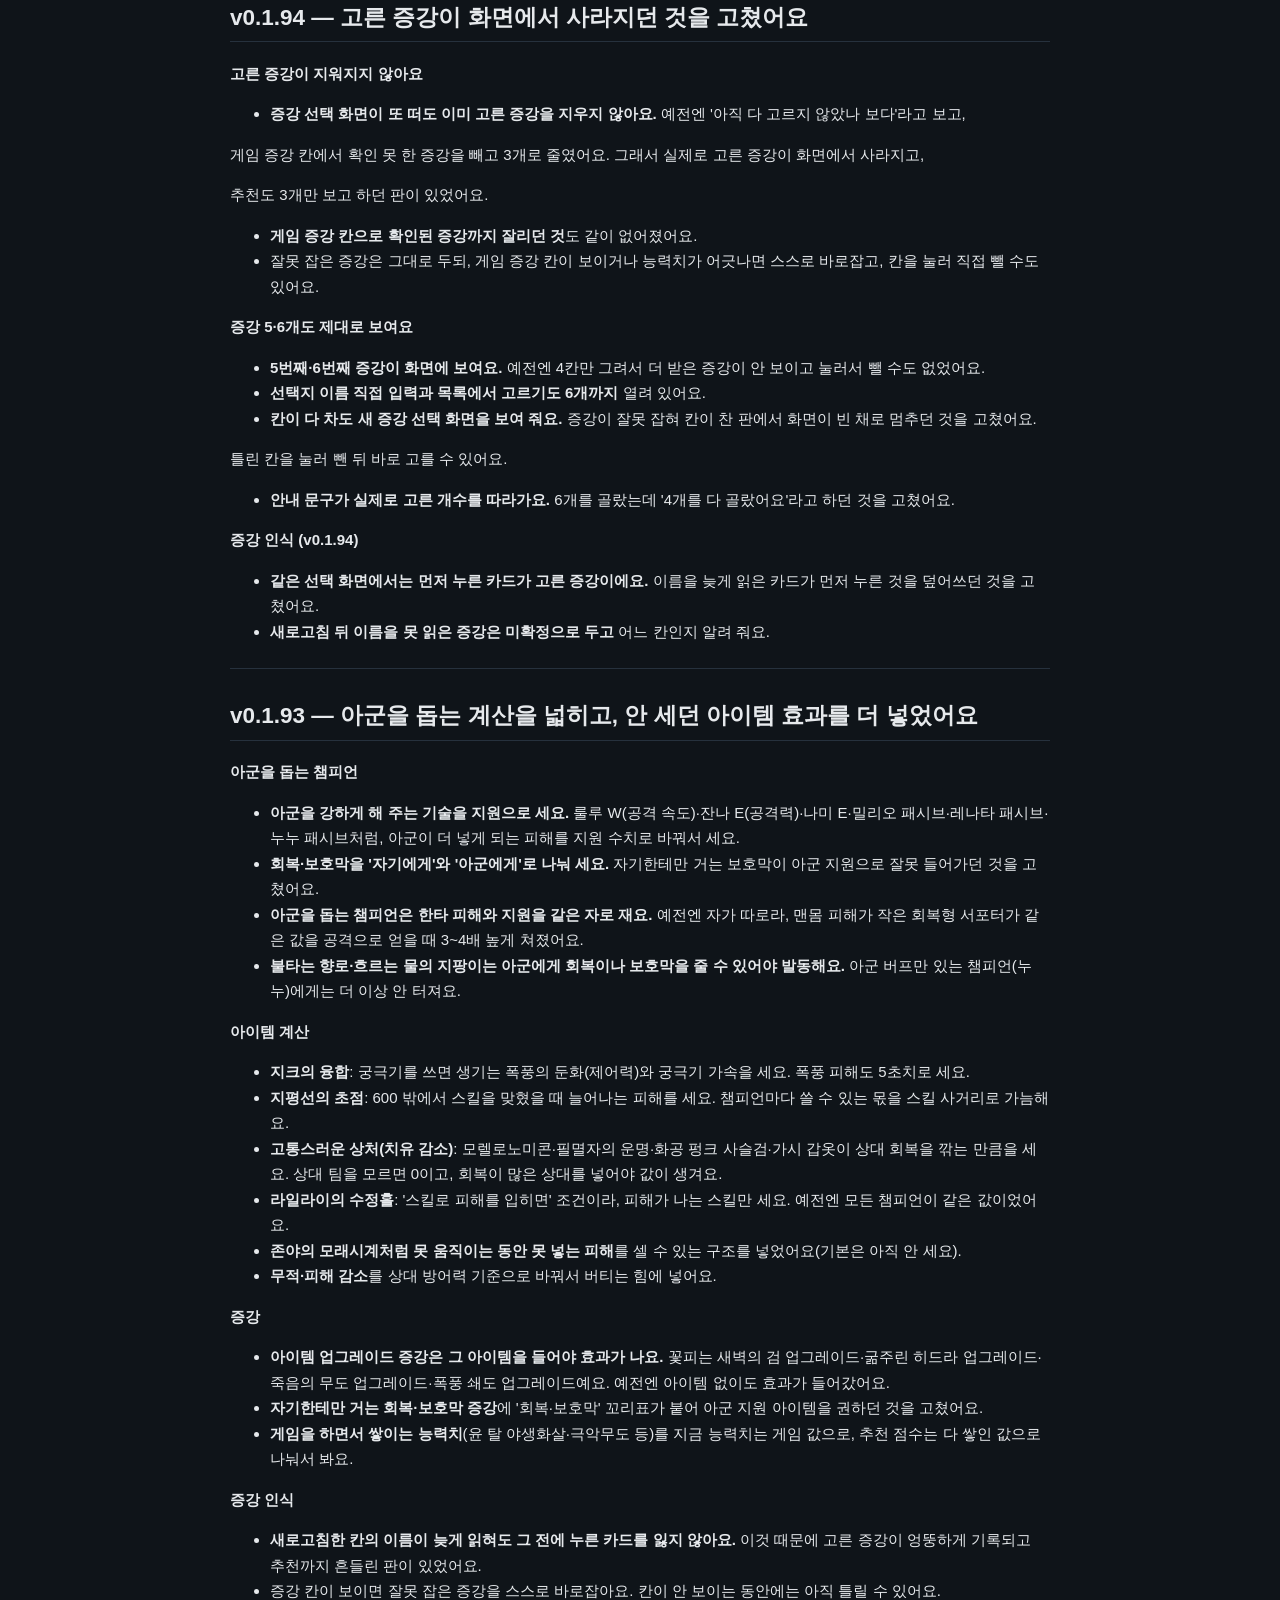
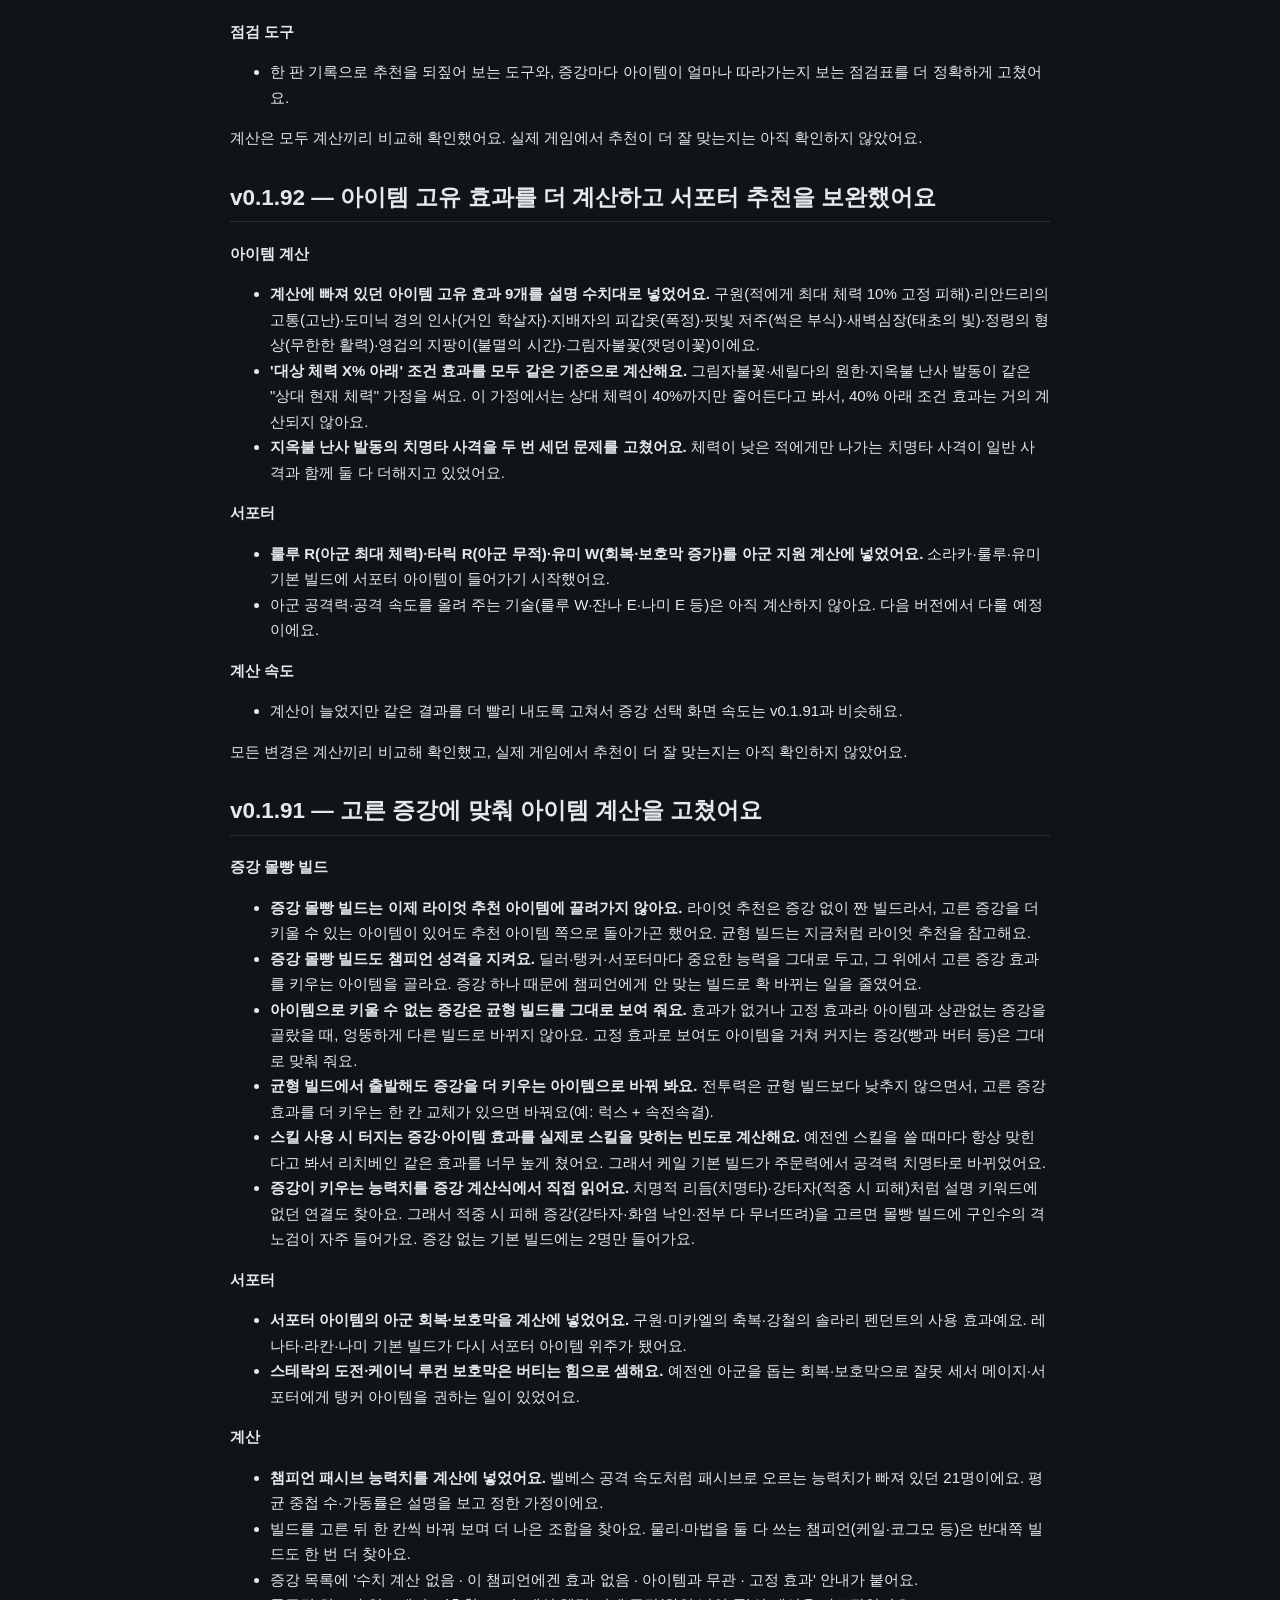
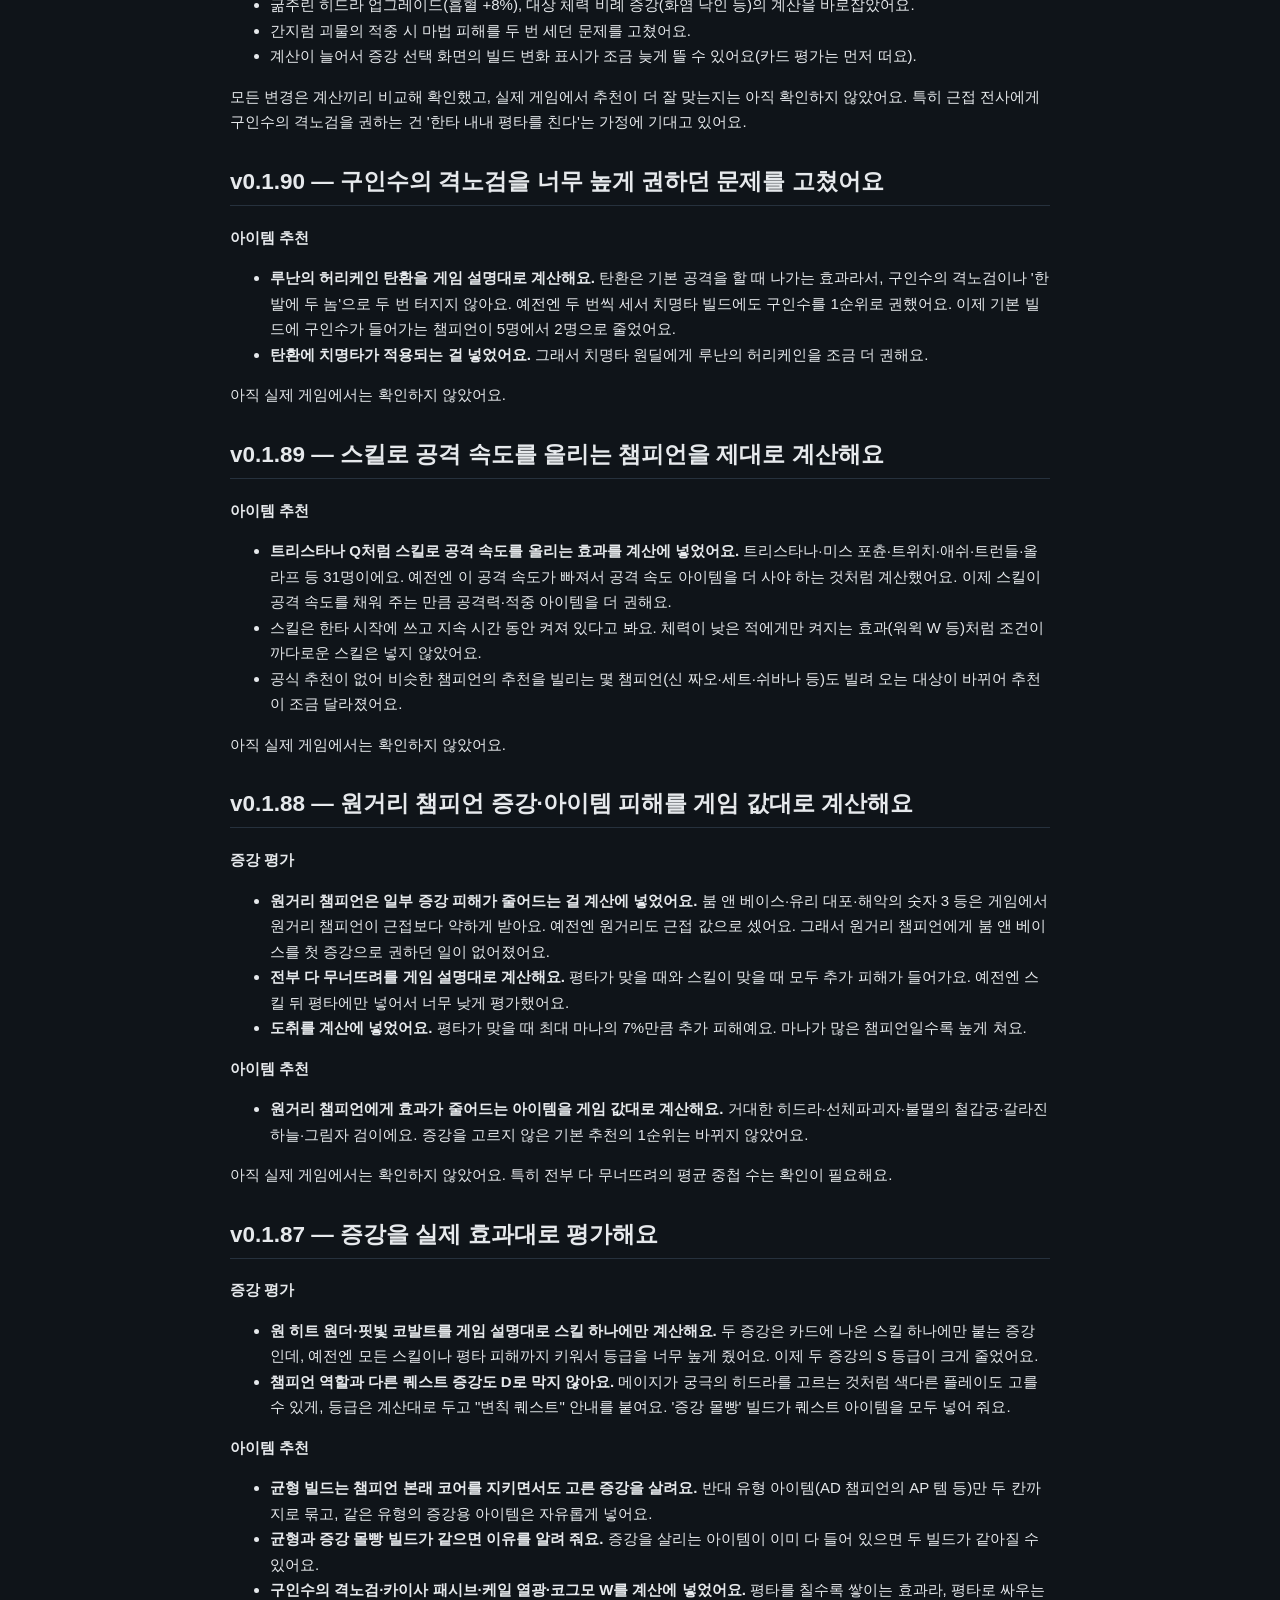
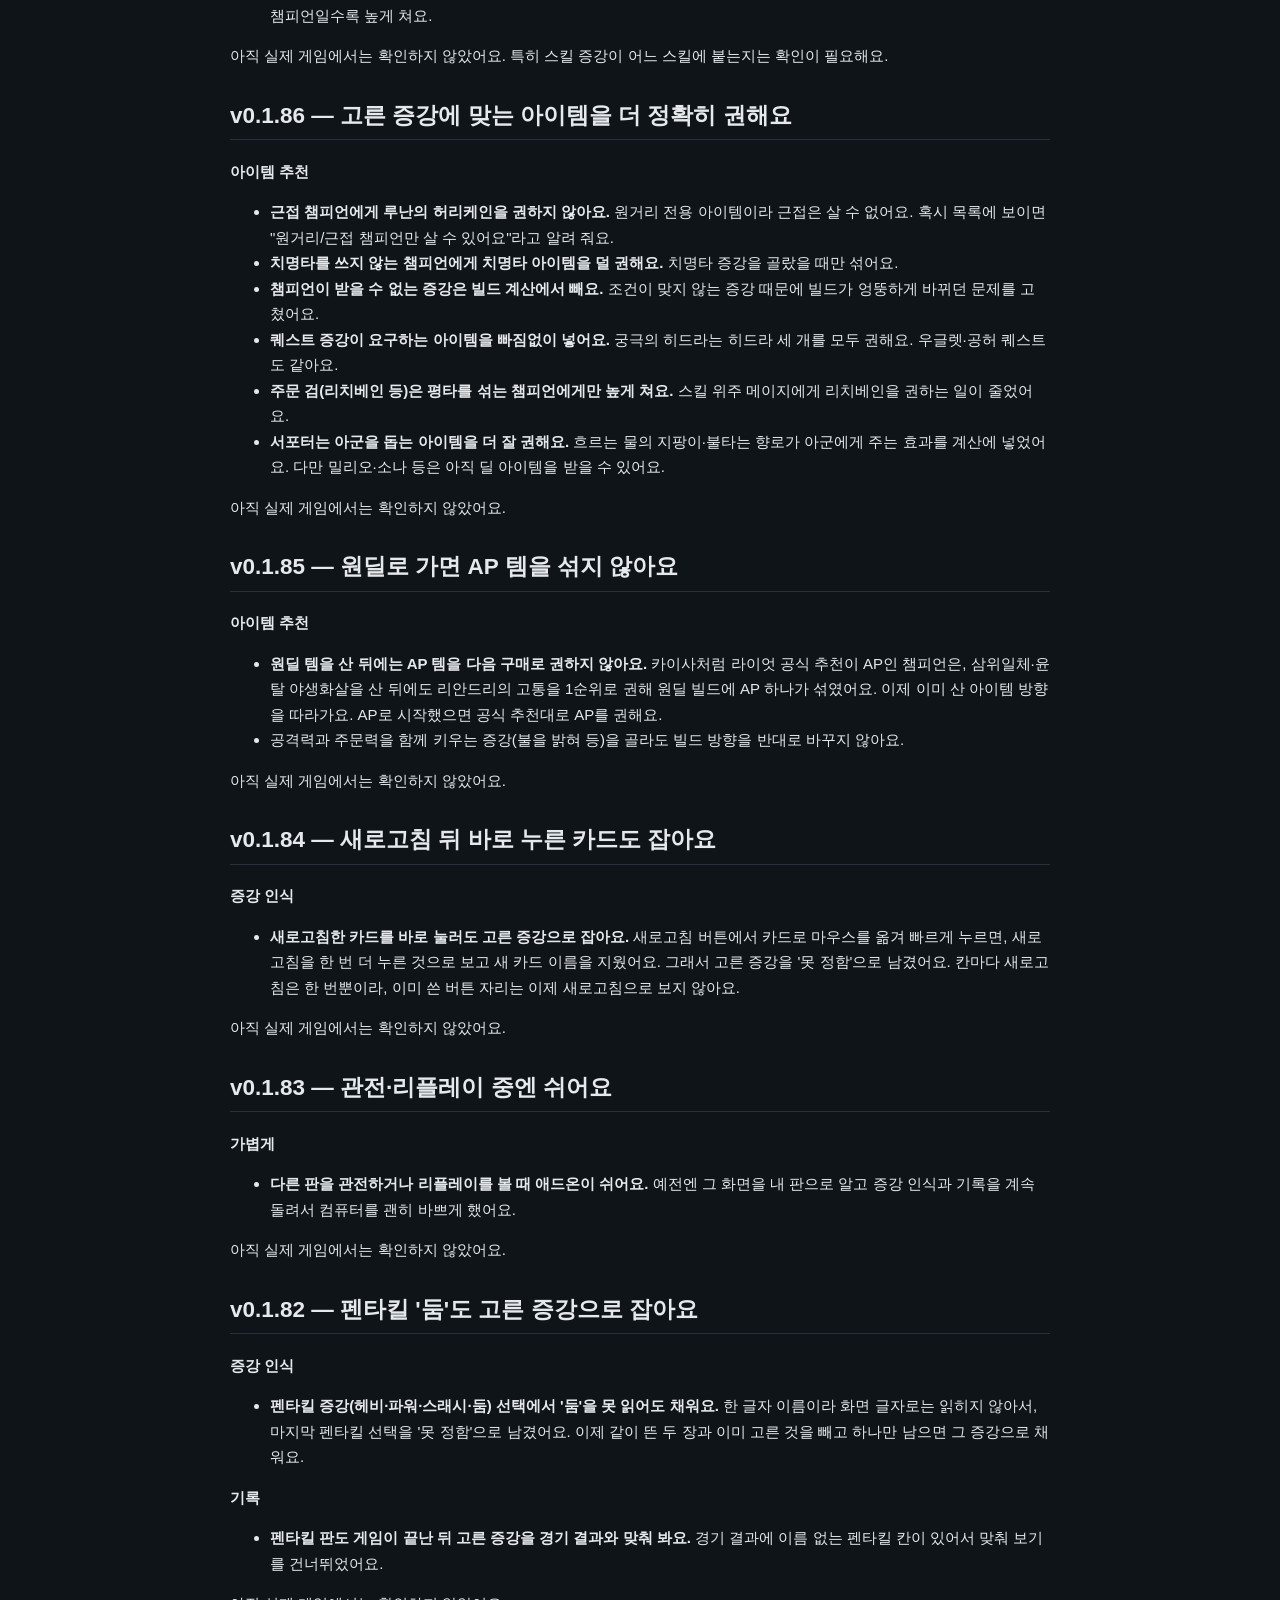
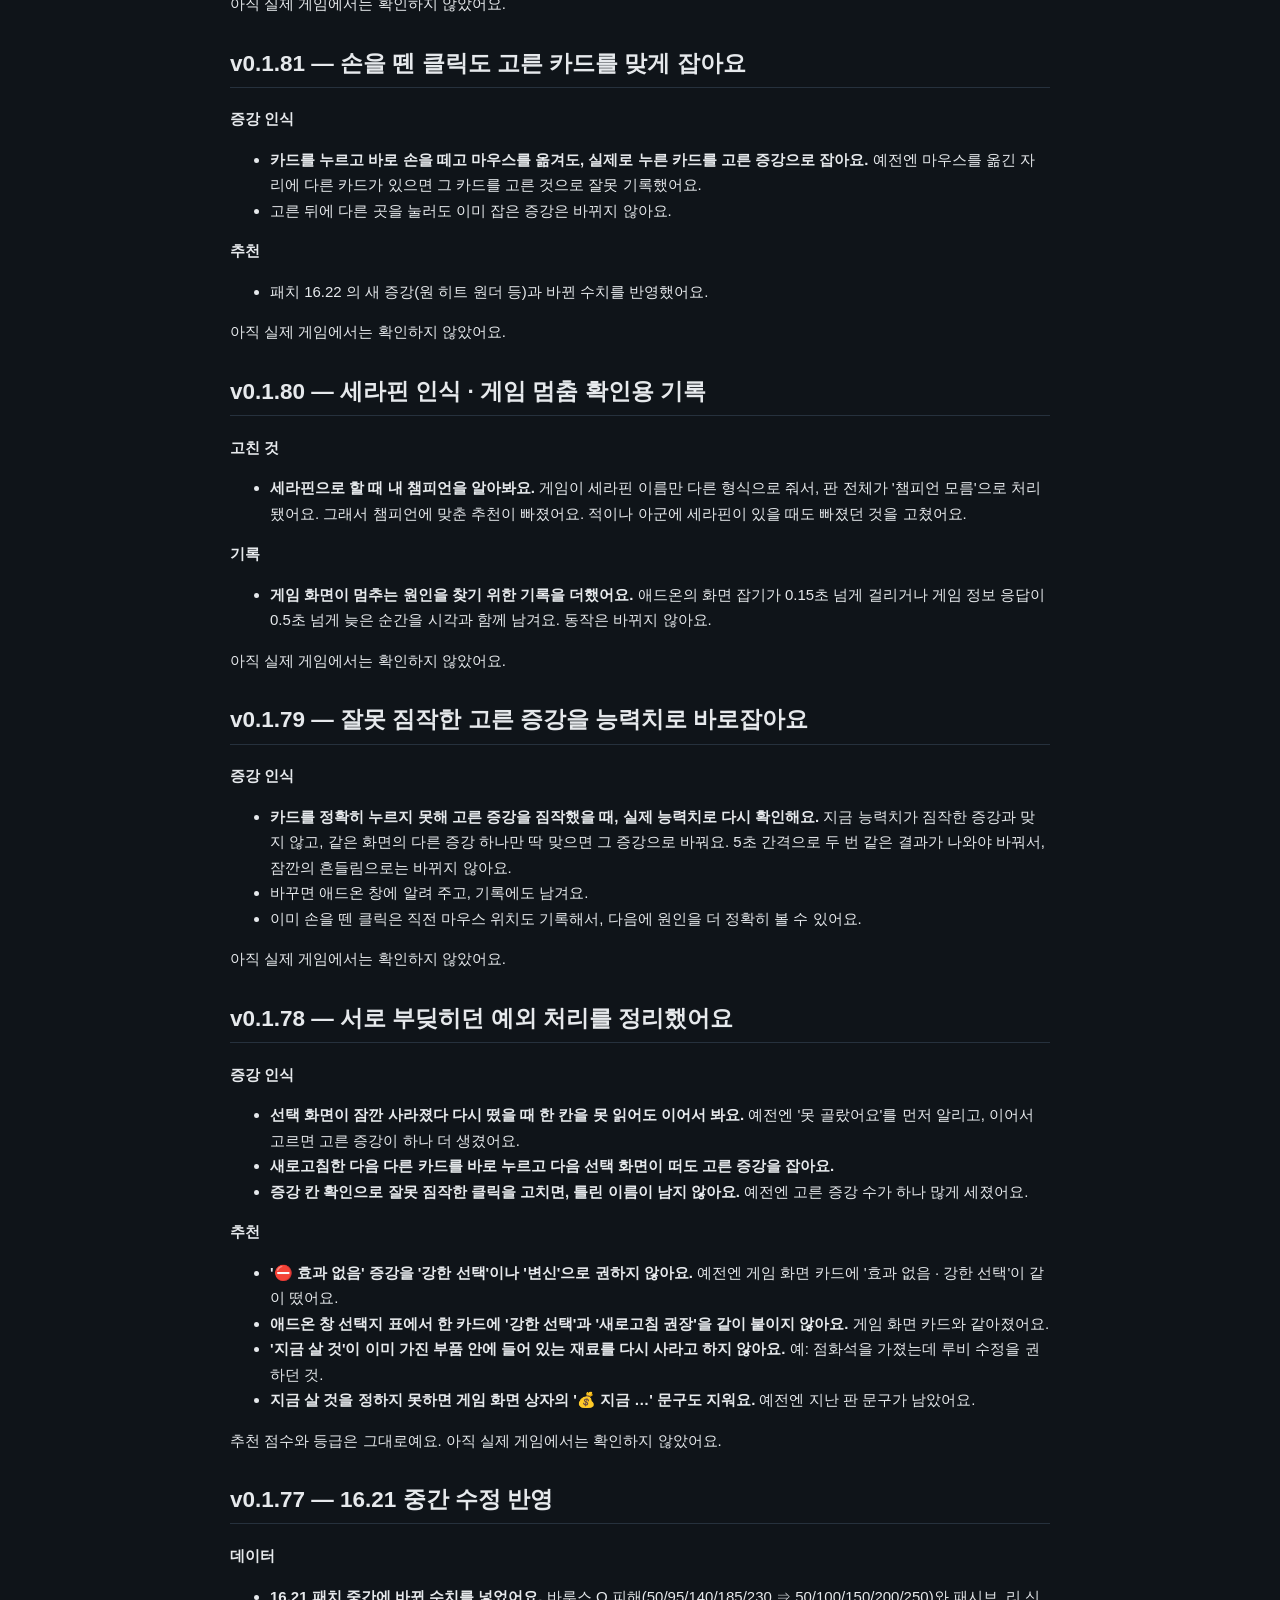
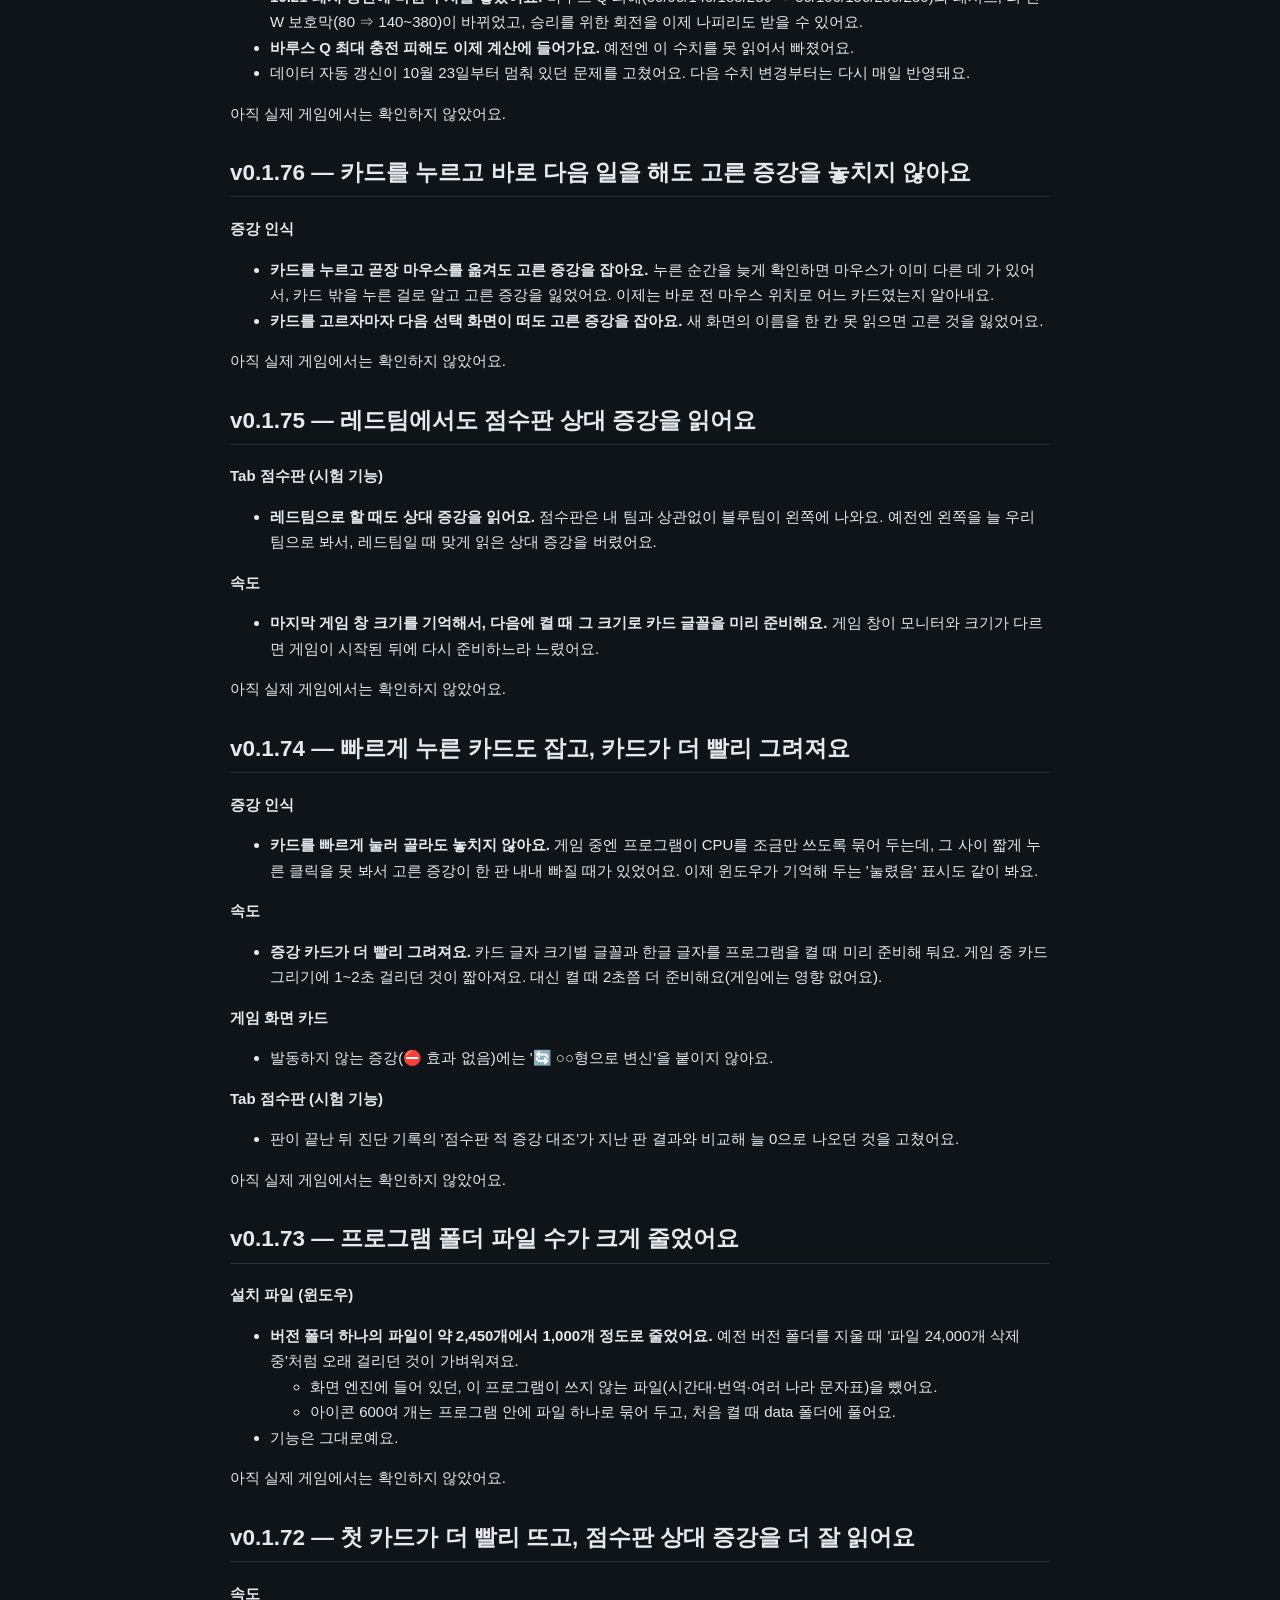
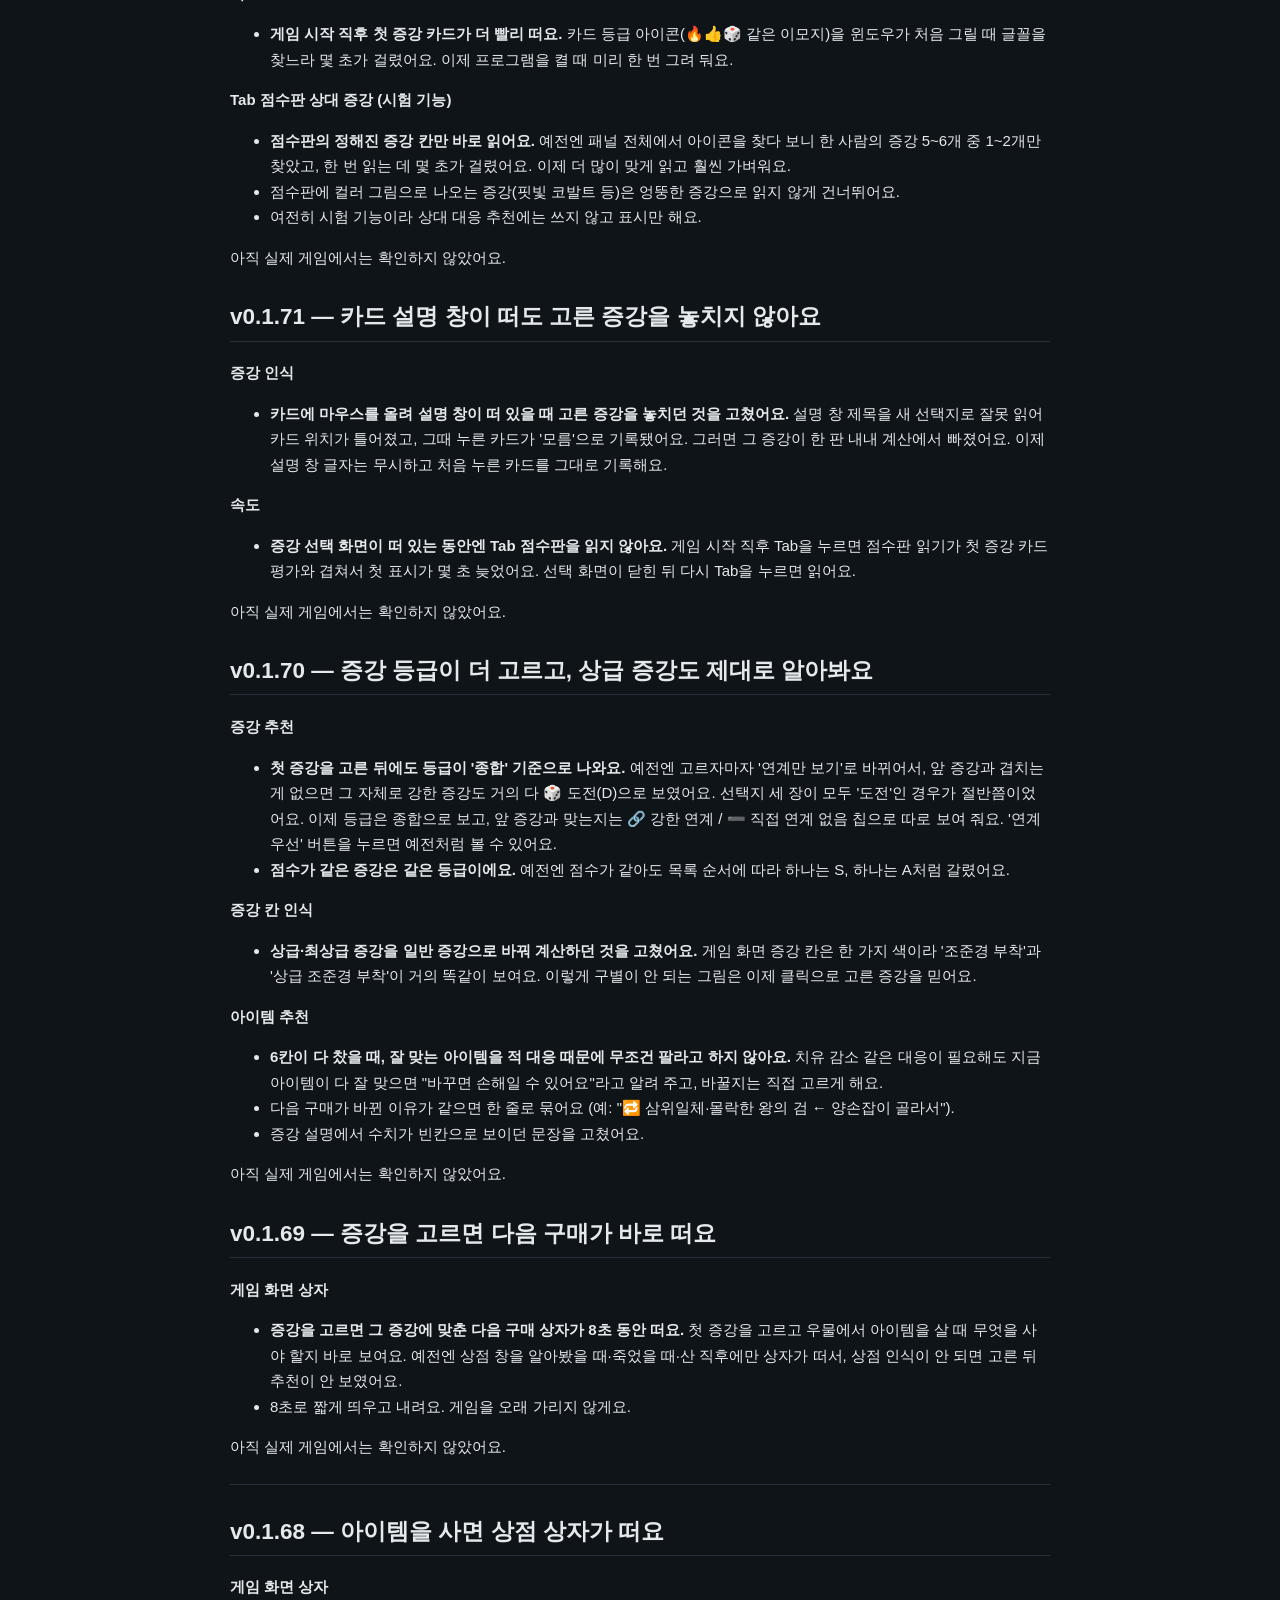
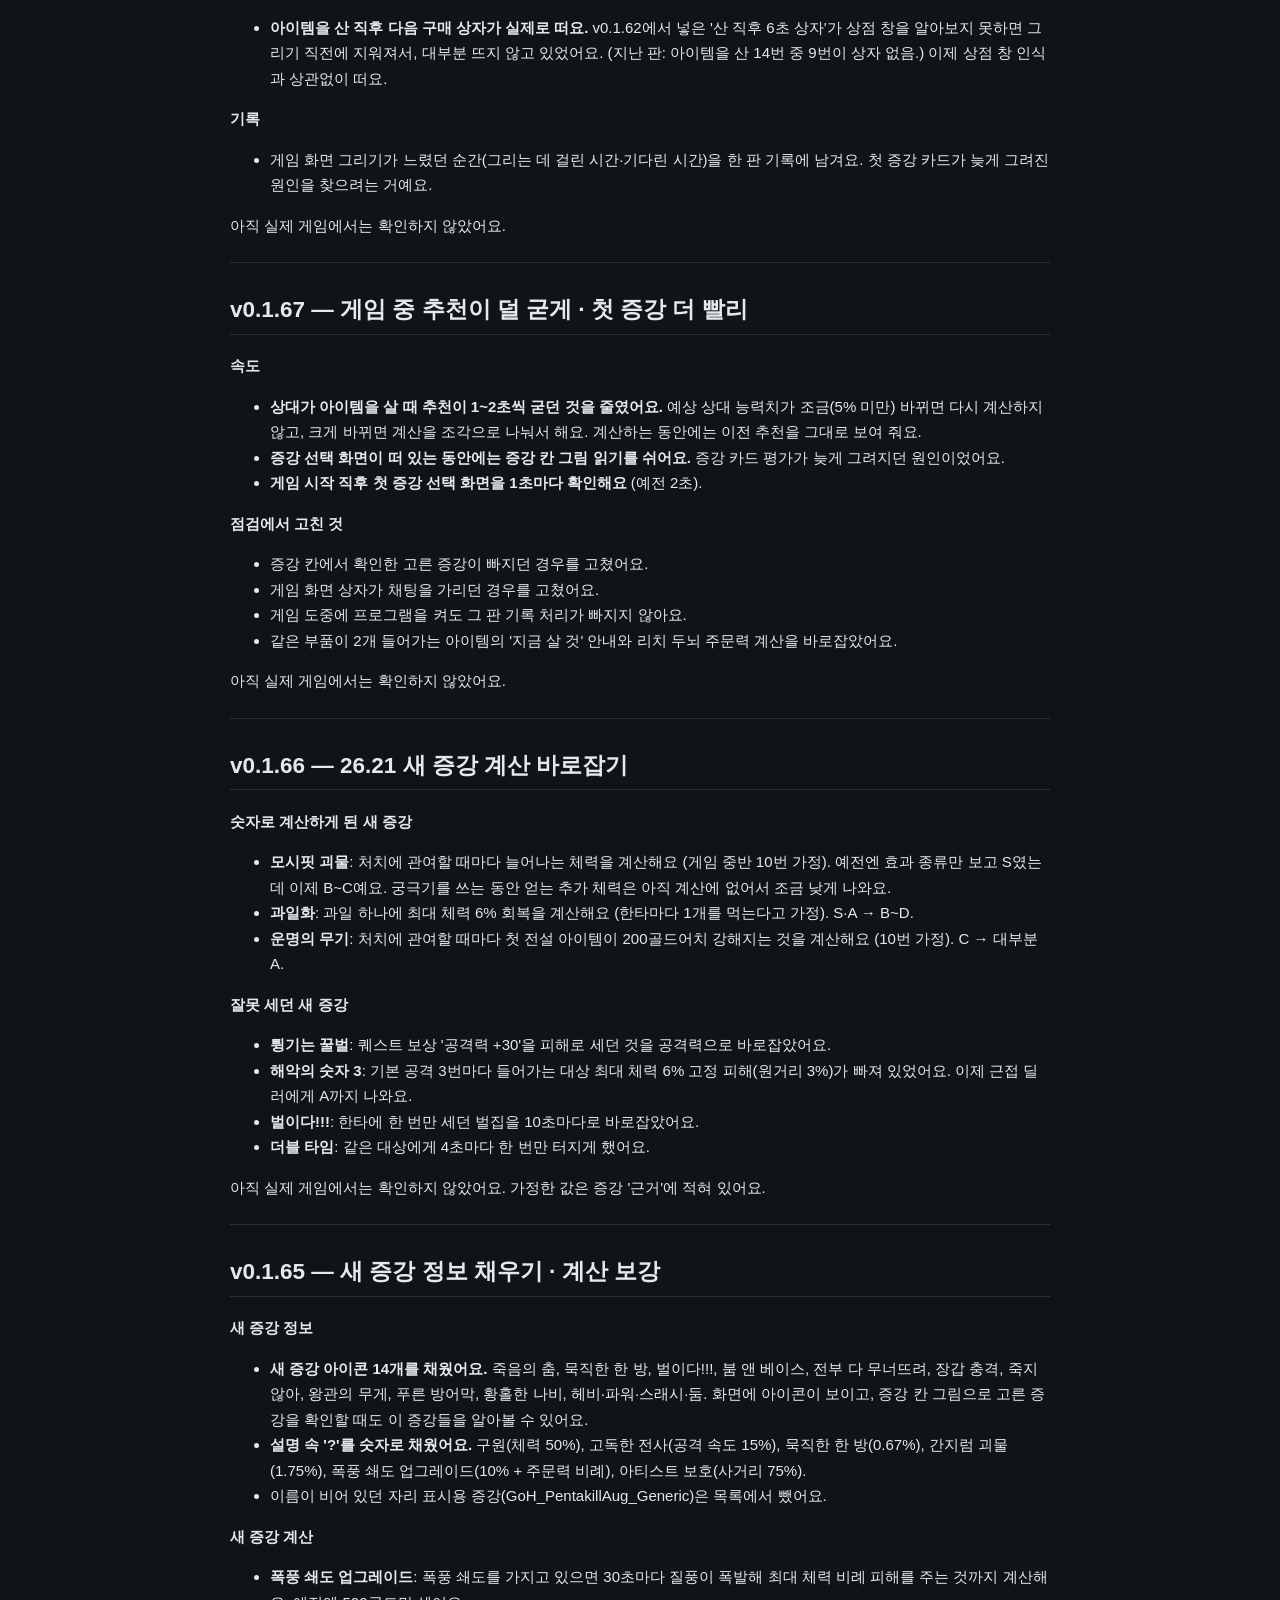
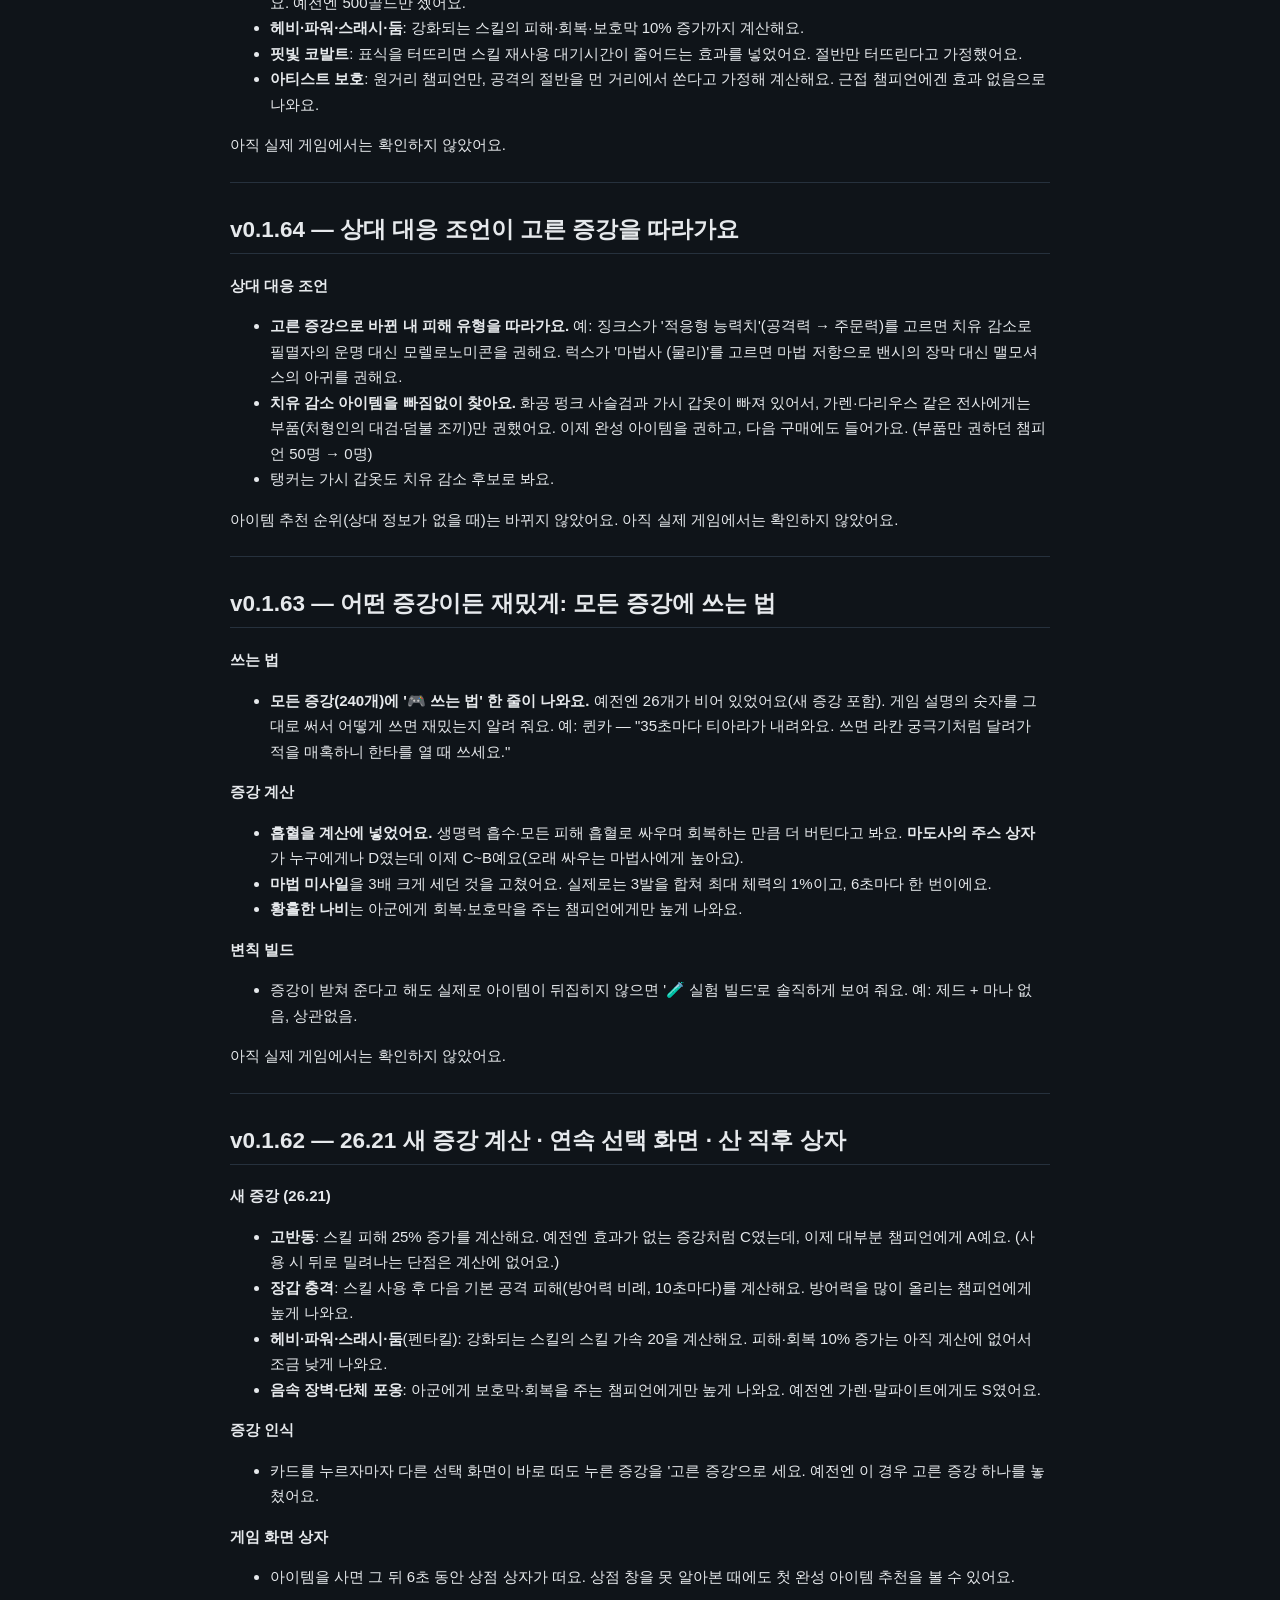
==== commit 87df848a: "release: v0.1.95 — 버전과 업데이트 내역 desktop.py APP_VERSION 0.1.94 → 0.1.95 · 업데이트내역.md 에 v0.1.95 항목 · web" ====
--- a/web/changelog.html
+++ b/web/changelog.html
@@ -14,6 +14,66 @@
 <h1>업데이트 내역</h1>
 <p>칼바람 증강 Addon이 버전마다 무엇이 바뀌었는지 정리한 곳이에요. 처음 쓰는 분도 알 수 있게 쉬운 말로 적어요.</p>
 <hr>
+<h2>v0.1.95 — 상대를 보고 추천하고, 아이템 고유 효과를 원본대로 다시 셌어요</h2>
+<p><b>상대에 맞춰 추천해요</b></p>
+<ul>
+<li><b>상대가 실제로 산 아이템과 체력을 보고</b> 관통·치유 감소 같은 대응 아이템의 값을 매겨요. 예전엔 &#x27;흔한 상대&#x27;</li>
+</ul>
+<p>  한 명만 보고 계산해서, 상대가 탱커로 몰려도 추천이 거의 그대로였어요.</p>
+<ul>
+<li><b>적이 얼마나 회복하는지</b>를 자기 회복과 아군에게 걸어 주는 회복까지 더해 한 명분으로 세요.</li>
+</ul>
+<p>  소라카·유미처럼 아군을 살리는 적이 있으면 치유 감소가 제값을 받아요.</p>
+<ul>
+<li><b>조언과 추천 점수가 같은 숫자를 봐요.</b> 화면에 &#x27;적 회복 많음&#x27;이라고 뜨는 기준과 점수에 들어가는 회복량이</li>
+</ul>
+<p>  따로 놀던 것을 하나로 맞췄어요.</p>
+<ul>
+<li><b>조언이 &#x27;다음 구매&#x27;에 아이템을 밀어 넣지 않아요.</b> 점수로 올라온 것만 추천해요. 아직 숫자로 못 세는 대응</li>
+</ul>
+<p>  (보호막 감소·공격 속도 감소·군중 제어)은 조언 줄에 <code>계산에는 안 들어감(참고)</code> 으로만 보여 줘요.</p>
+<ul>
+<li><b>방어력·마법 저항력을 깎는 효과</b>(칠흑의 양날 도끼·악의·핏빛 저주·부식)를 아이템마다 따로 세던 것을</li>
+</ul>
+<p>  공통 계산으로 바꿨어요. 깎은 저항으로 <b>아군이 더 넣게 되는 피해</b>도 함께 세요.</p>
+<ul>
+<li><b>같은 판 아군</b>이 무엇을 샀는지도 계산에 넣어요.</li>
+</ul>
+<p><b>아이템 고유 효과를 원본과 하나하나 맞췄어요</b></p>
+<ul>
+<li>추천에 나오는 아이템 <b>114개 전부</b>를 원본 설명의 숫자 — 수치·계수·지속시간·재사용 대기시간·중첩 —</li>
+</ul>
+<p>  와 맞춰 봤어요. 빠져 있던 효과를 넣고, 두 번 세던 것을 바로잡았어요.</p>
+<ul>
+<li><b>아예 빠져 있던 효과들</b>: 스테락의 도전(기본 공격력의 50% 공격력 — 이 아이템의 공격력이 0 이었어요) ·</li>
+</ul>
+<p>  굶주린 히드라·발걸음 분쇄기의 쪼개기 · 악의의 궁극기 가속 · 아트마의 심판(체력 → 치명타) ·</p>
+<p>  마나무네·혹한의 손길(마나 → 공격력·체력) · 끝없는 절망의 회복 · 어둠불꽃 횃불 · 월식 · 벼락폭풍검 ·</p>
+<p>  밴들파이프 · 밴시의 장막·밤의 끝자락(주문 방어막) · 존야의 모래시계(무적 2.5초) · 심연의 가면 ·</p>
+<p>  독사의 송곳니(보호막 감소) · 꽃피는 새벽의 검 · 파멸의식 고서 · 경계 · 삼위일체 · 폭풍갈퀴 ·</p>
+<p>  히드라 4종의 사용 효과.</p>
+<ul>
+<li><b>두 번 세던 것</b>: 피바라기의 보호막은 흡혈이 넘친 몫이라 흡혈과 따로 더하면 안 돼요 — 빼서 바로잡았어요.</li>
+<li><b>죽음의 순환</b>이 아군에게 준 회복을 읽던 것을 고치고, 원본대로 <b>체력 재생</b>도 세요.</li>
+</ul>
+<p><b>계산이 더 정확해졌어요</b></p>
+<ul>
+<li>스킬 23개가 초당 피해에서 빠져 있던 것을 발동 구조대로 다시 셌어요.</li>
+<li>치명타가 스킬에도 들어가는지 아닌지를 지표마다 나눴어요.</li>
+<li>회복·보호막·최대 체력 증가·주문 방어막을 네 갈래로 갈라서, 치유 감소가 막는 몫만 정확히 세요.</li>
+<li>패치 16.23.1 데이터로 기준 상대 능력치를 다시 쟀어요.</li>
+</ul>
+<p><b>확인하지 못한 것</b></p>
+<ul>
+<li>이번 변경은 <b>계산과 데이터끼리 맞춰 본 것</b>이에요. 실제 게임으로 확인한 것은 아직 없어요.</li>
+</ul>
+<p>  특히 월식·경계처럼 이번에 효과가 새로 들어간 아이템은 추천 순위가 눈에 띄게 올라갔어요.</p>
+<p>  써 보시고 이상하면 알려 주세요.</p>
+<ul>
+<li>처치 관여 수·내 현재 체력에 따라 커지는 효과(탐욕의 군화·오만·지배자의 피갑옷)는 아직 안 들어가요.</li>
+<li>여러 명을 때리는 광역 피해를 상대 한 명 기준 점수에 그대로 더하고 있어요 (히드라 계열·루난의 허리케인).</li>
+</ul>
+<hr>
 <h2>v0.1.94 — 고른 증강이 화면에서 사라지던 것을 고쳤어요</h2>
 <p><b>고른 증강이 지워지지 않아요</b></p>
 <ul>
